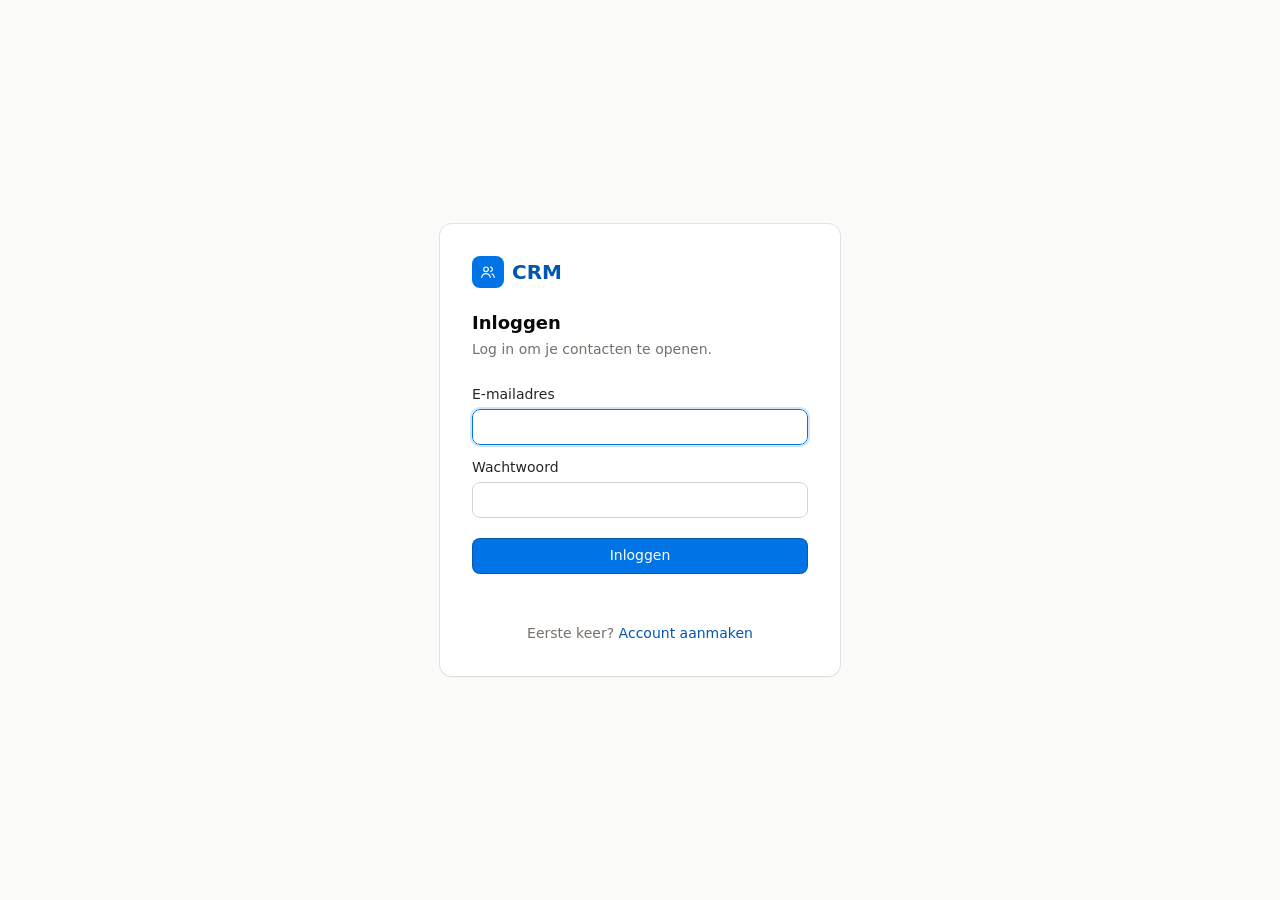
==== index.html @ 97099669 "Mailknop opent de Outlook-app op de pc (mailto) in plaats van Outlook op het web Co-Authored-By: Cla" ====
<!DOCTYPE html>
<html lang="nl" data-theme="light">
<head>
<meta charset="utf-8">
<meta name="viewport" content="width=device-width, initial-scale=1, viewport-fit=cover">
<meta name="theme-color" content="#ffffff">
<meta name="apple-mobile-web-app-capable" content="yes">
<meta name="mobile-web-app-capable" content="yes">
<meta name="apple-mobile-web-app-title" content="CRM">
<title>CRM</title>
<link rel="icon" href="icon.svg" type="image/svg+xml">
<link rel="apple-touch-icon" href="icon-180.png">
<link rel="manifest" href="manifest.webmanifest">
<!--
  CRM Ralph · contacten, partijen en een actielijst voor opvolging.
  Vormgeving: Moneybird UI-template (04_Resources/methods/huisstijl-moneybird.md).
  Data: Supabase met Row Level Security. Demo zonder database: voeg ?demo toe aan de URL.
-->
<style>
/* ============================================================
   1. TOKENS — allemaal uit de Moneybird-stylesheet (lichte thema)
   ============================================================ */
:root{
  /* neutrale schaal (stone) */
  --n0:#ffffff; --n50:#fafaf9; --n100:#f5f5f4; --n200:#e7e5e4; --n300:#d6d3d1;
  --n400:#a6a09b; --n500:#776f69; --n600:#44403b; --n700:#292524; --n800:#0c0a09;
  /* blauw (merk) */
  --b50:#f5fbff; --b100:#e5f5ff; --b200:#cce6ff; --b300:#a3d1ff; --b400:#2491ff;
  --b500:#0073e6; --b600:#0057ad; --b700:#003b75;
  /* groen, oker, rood, paars, magenta */
  --g100:#f0f9f9; --g200:#c1ebe1; --g300:#94dbce; --g400:#36a18d; --g500:#2b8272; --g600:#216358; --g700:#15423b;
  --y100:#fff6e5; --y200:#ffdf9e; --y300:#ffc34d; --y400:#c28100; --y500:#9e6900; --y600:#754e00; --y700:#523600;
  --r100:#ffebeb; --r200:#ffdbdb; --r300:#ffbdbd; --r400:#ff5757; --r500:#eb0000; --r600:#b30000; --r700:#7a0000;
  --p100:#f3f1f8; --p200:#e4e2ee; --p300:#cfcce0; --p400:#9189c8; --p500:#786ab9; --p600:#5a4ca2; --p700:#3e336c;
  --m500:#d50199;
  --moneybird-blue:#0073e6; --moneybird-darkblue:#081245; --moneybird-skyblue:#00bfff;

  /* rollen */
  --app-background:var(--n50);
  --container-background:var(--n0);
  --block-background:var(--n50);
  --primary-title:var(--n800);
  --primary-text:var(--n700);
  --secondary-text:var(--n500);
  --placeholder:var(--n500);
  --border:rgba(12,10,9,.1);
  --border-dark:rgba(12,10,9,.2);
  --input-border:var(--n300);
  --link:var(--b600); --link-hover:var(--b700);
  --hover-bg:var(--n100);
  --active-bg:var(--b100); --active-text:var(--b600); --active-border:var(--b500);
  --focus-outline:var(--b200);
  --hover-overlay-rgb:12,10,9;
  --shadow-color-rgb:12,10,9;
  --shadow-border:rgba(166,160,155,.25);
  --overlay-bg:rgba(68,64,59,.4);

  /* signalen */
  --success:var(--g500); --success-hover:var(--g600);
  --danger:var(--r500);  --danger-hover:var(--r600);
  --warning:var(--y500); --warning-hover:var(--y600);
  --warning-alert:var(--y400);
  --info:var(--n500);
  --action:var(--b500);
  --badge-bg:var(--b200); --badge-text:var(--b700);
  --table-subheader:var(--n50); --table-informative:var(--b100); --table-highlighted:var(--y100);
  --table-danger:var(--r100); --table-selected:var(--n100);
  --table-line:var(--n200); --table-total-line:var(--n300);

  /* maten */
  --topnav-height:64px; --sidenav-width:240px; --sidenav-collapsed:64px;
  --button-height:36px; --button-padding:12px; --input-height:28px;
  --radius-container:12px; --radius:8px; --radius-small:4px; --radius-segment:6px; --radius-pagination:10px;
  --container-max:1100px; --form-column:816px;

  /* schaduwen */
  --shadow-container:0 0 0 1px var(--shadow-border), 0 1px 2px 0 rgba(var(--shadow-color-rgb),.05);
  --shadow-button:0 2px 4px -2px rgba(var(--shadow-color-rgb),.03), 0 1px 1px 0 rgba(var(--shadow-color-rgb),.03);
  --shadow-nav-active:0 1px 3px 0 rgba(19,29,41,.1);
  --shadow-dropdown:0 0 0 1px var(--shadow-border), 0 6px 12px -2px rgba(var(--shadow-color-rgb),.13), 0 2px 4px 0 rgba(var(--shadow-color-rgb),.1);
  --shadow-sticky:0 0 0 1px var(--shadow-border), 0 4px 8px -2px rgba(var(--shadow-color-rgb),.1), 0 2px 4px 0 rgba(var(--shadow-color-rgb),.08);
  --shadow-usermenu:0 8px 32px 0 rgba(0,59,117,.5);
  --shadow-segment:0 1px 2px .5px rgba(0,0,0,.05), 0 1px 4px 0 rgba(0,0,0,.05), 0 0 0 1px rgba(0,0,0,.1);
  --shadow-avatar:inset 0 0 0 1px rgba(12,10,9,.1);

  /* typografie */
  --font:"InterVariable","Inter",system-ui,-apple-system,"Segoe UI",Roboto,sans-serif;
  --font-mono:ui-monospace,SFMono-Regular,Menlo,Consolas,monospace;
  --text-body:14px; --lh-body:21px;
  --text-detail:12px; --lh-detail:18px;
  --text-headline:16px; --lh-headline:20px;
  --text-title2:18px; --lh-title2:22.5px;
  --text-title1:28px; --lh-title1:35px;
  --ease:cubic-bezier(.4,0,.2,1);
}

/* ============================================================
   2. BASIS
   ============================================================ */
*,*::before,*::after{box-sizing:border-box}
html,body{margin:0;background:var(--app-background);color:var(--primary-text);
  font:400 var(--text-body)/var(--lh-body) var(--font);font-variant-numeric:tabular-nums lining-nums;
  -webkit-font-smoothing:antialiased}
a{color:var(--link);text-decoration:none}
a:hover{color:var(--link-hover)}
button{font:inherit;color:inherit}
h1,h2,h3,p,ul{margin:0}
ul{padding:0;list-style:none}
.sr-only{position:absolute;width:1px;height:1px;overflow:hidden;clip:rect(0 0 0 0);white-space:nowrap}
.icon{width:1em;height:1em;stroke:currentColor;fill:none;stroke-width:1.75;stroke-linecap:round;stroke-linejoin:round;flex-shrink:0;display:block}
.icon--16{font-size:16px}.icon--14{font-size:14px}.icon--12{font-size:12px}

/* ============================================================
   3. LAYOUT: bovenbalk 64 · zijbalk 240 · main
   ============================================================ */
body{display:grid;grid-template-columns:var(--sidenav-width) 1fr;grid-template-rows:var(--topnav-height) 1fr;min-height:100vh;transition:grid-template-columns .3s}
body.sidenav-collapsed{grid-template-columns:var(--sidenav-collapsed) 1fr}

.topnav{grid-column:1/3;position:sticky;top:0;z-index:5000;height:var(--topnav-height);
  background:var(--container-background);border-bottom:1px solid var(--border);padding:0 12px}
.topnav__items{height:100%;display:grid;grid-template-columns:auto 1fr auto;align-items:center;gap:8px}
.topnav__left,.topnav__center,.topnav__right{display:flex;align-items:center;gap:8px;height:36px}
.topnav__center{justify-content:center}
.topnav__branding{display:flex;align-items:center;height:32px;width:calc(var(--sidenav-width) - 12px);padding-right:12px;margin-right:4px;color:var(--b600);font-weight:700;font-size:20px;letter-spacing:-.01em;gap:8px}
body.sidenav-collapsed .topnav__branding{width:auto}
.topnav__branding-mark{width:32px;height:32px;border-radius:8px;background:var(--b500);color:#fff;display:grid;place-items:center;font-size:16px}
body.sidenav-collapsed .topnav__branding-text{display:none}
.topnav .btn__text{max-width:10rem} /* Moneybird: 8rem; iets ruimer omdat de fallback-font breder is dan Inter */

/* zoekveld 416 × 36 */
.topnav-search{position:relative;width:416px;max-width:100%;height:36px}
.topnav-search__input{width:100%;height:36px;padding:0 40px;border:0;border-radius:var(--radius);background:var(--n100);
  font:500 var(--text-body)/normal var(--font);color:var(--n800);outline:0}
.topnav-search__input::placeholder{color:var(--primary-text)}
.topnav-search__input:focus{outline:2px solid var(--focus-outline)}
.topnav-search__icon{position:absolute;left:16px;top:11px;font-size:14px;color:var(--primary-text);pointer-events:none}
.topnav-search__kbd{position:absolute;right:6px;top:6px;height:24px;min-width:32px;padding:0 6px;border-radius:var(--radius-small);
  background:var(--n0);color:var(--n500);font:400 12px/18px var(--font-mono);display:flex;align-items:center;justify-content:center}
.topnav__notification{position:relative}
.topnav__notification-dot{position:absolute;top:4px;right:4px;width:12px;height:12px;border-radius:50%;background:var(--r500);border:2px solid #fff}

/* zijbalk */
.sidenav{grid-row:2;position:sticky;top:var(--topnav-height);height:calc(100vh - var(--topnav-height));
  background:var(--container-background);border-right:1px solid var(--border);overflow-y:auto;overflow-x:hidden;
  display:flex;flex-direction:column;justify-content:space-between}
.sidenav__items{padding:12px}
.sidenav__item{list-style:none}
.sidenav__item-link{display:flex;align-items:center;height:32px;border-radius:var(--radius);margin-bottom:4px;
  color:var(--primary-text);font-weight:500;text-decoration:none;position:relative;cursor:pointer;user-select:none}
.sidenav__item-link:hover,.sidenav__item-link:focus-visible{background:var(--hover-bg);color:var(--n800);outline:0}
.sidenav__item-icon{width:40px;display:flex;justify-content:center;color:var(--n600);font-size:16px}
.sidenav__item-text{flex:1;white-space:nowrap;overflow:hidden;text-overflow:ellipsis}
.sidenav__item-toggle{width:32px;height:32px;border:0;border-radius:var(--radius);background:transparent;color:var(--n500);
  display:flex;align-items:center;justify-content:center;cursor:pointer;font-size:14px;flex-shrink:0}
.sidenav__item-toggle:hover,.sidenav__item-toggle:focus-visible{background:rgba(0,0,0,.15);outline:0}
.sidenav__item-toggle .icon{transition:transform .15s var(--ease)}
.sidenav__item-link:focus-within{background:var(--hover-bg);color:var(--n800)} /* grijs direct na klik op de chevron = focus, geen 'open'-staat */
.sidenav__item--open > .sidenav__item-link .sidenav__item-toggle .icon{transform:rotate(180deg)}
.sidenav__item-link--active,.sidenav__item-link--active:hover{background:var(--b500);color:#fff;box-shadow:var(--shadow-nav-active)}
.sidenav__item-link--active .sidenav__item-icon,.sidenav__item-link--active .sidenav__item-toggle{color:#fff}
.sidenav__subitems{display:none;position:relative;margin-bottom:8px}
.sidenav__subitems::before{content:"";position:absolute;left:18px;top:0;bottom:0;width:2px;border-radius:1px;background:var(--border)}
.sidenav__item--open > .sidenav__subitems{display:block}
.sidenav__subitem-link{display:flex;align-items:center;height:32px;margin:0 0 4px 32px;padding-left:8px;border-radius:var(--radius);
  color:var(--n600);font-weight:500;cursor:pointer;white-space:nowrap;overflow:hidden;text-overflow:ellipsis}
.sidenav__subitem-link:hover{background:var(--hover-bg);color:var(--n800)}
.sidenav__subitem-link--active,.sidenav__subitem-link--active:hover{background:var(--b500);color:#fff;box-shadow:var(--shadow-nav-active)}
.sidenav__footer{padding:12px}
/* ingeklapt: 64 px, alleen iconen, tekst als zwarte tooltip */
body.sidenav-collapsed .sidenav{overflow:visible}
body.sidenav-collapsed .sidenav__item-text{position:absolute;left:48px;top:50%;transform:translateY(-50%);
  background:#000;color:#fff;border-radius:12px;padding:8px;width:max-content;max-width:20rem;display:none;z-index:6000;font-weight:500}
body.sidenav-collapsed .sidenav__item-link:hover .sidenav__item-text{display:block}
body.sidenav-collapsed .sidenav__item-toggle,body.sidenav-collapsed .sidenav__subitems{display:none}
body.sidenav-collapsed .sidenav__footer .icon{transform:rotate(180deg)}

/* werkvlak */
.main{grid-row:2;padding-bottom:64px;min-width:0}
.container{max-width:var(--container-max);margin:0 auto;padding:0 16px}
.main-column{max-width:var(--form-column)} /* formulierkolom: links uitgelijnd in de gecentreerde container, rest blijft leeg */
.actionbar{height:72px;display:flex;align-items:center;justify-content:space-between;gap:8px}
.actionbar--section{height:68px}
.actionbar__title{font:600 var(--text-title2)/var(--lh-title2) var(--font);color:var(--primary-title);padding-left:16px}
.actionbar__actions{display:flex;align-items:center;gap:8px}
.view{display:none}.view--active{display:block}

/* ============================================================
   4. KNOPPEN
   ============================================================ */
.btn{--btn-bg:var(--container-background);--btn-text:var(--n800);--btn-border:var(--border);--btn-overlay:.15;
  position:relative;display:inline-flex;align-items:center;justify-content:center;gap:8px;
  height:var(--button-height);min-width:var(--button-height);max-width:100%;padding:0 var(--button-padding);
  border-radius:var(--radius);border:1px solid var(--btn-border);background:var(--btn-bg);color:var(--btn-text);
  box-shadow:var(--shadow-button);font:500 var(--text-body)/var(--lh-body) var(--font);
  cursor:pointer;user-select:none;text-decoration:none;white-space:nowrap;transition:transform .1s ease-in-out;outline-offset:1px}
.btn:hover,.btn:active{background:linear-gradient(rgba(var(--hover-overlay-rgb),var(--btn-overlay)),rgba(var(--hover-overlay-rgb),var(--btn-overlay))),var(--btn-bg);color:var(--btn-text)}
.btn:active{transform:scale(.98)}
.btn:focus-visible{outline:2px dashed var(--m500)}
.btn__text{padding-bottom:1px;overflow:hidden;text-overflow:ellipsis;white-space:nowrap}
.btn__icon-right{margin-left:-4px;font-size:14px;transition:transform .15s var(--ease)}
.btn[aria-expanded="true"] .btn__icon-right{transform:rotate(180deg)}
.btn--primary{--btn-bg:var(--b500);--btn-text:#fff;--btn-border:rgba(12,10,9,.25)}
.btn--success{--btn-bg:var(--success);--btn-text:#fff;--btn-border:rgba(12,10,9,.25)}
.btn--danger{--btn-bg:var(--danger);--btn-text:#fff;--btn-border:rgba(12,10,9,.25)}
.btn--warning{--btn-bg:var(--warning);--btn-text:#fff;--btn-border:rgba(12,10,9,.25)}
.btn--dark{--btn-bg:var(--n600);--btn-text:#fff;--btn-border:var(--n700)}
.btn--info{--btn-bg:var(--b100);--btn-text:var(--b600);--btn-border:var(--b500)}
.btn--light{--btn-bg:var(--n100);--btn-text:var(--primary-text);--btn-border:var(--n700)}
.btn--transparent{--btn-bg:transparent;--btn-text:#fff;--btn-border:rgba(255,255,255,.4);--btn-overlay:.1;box-shadow:none}
.btn--icon-only{width:var(--button-height);padding:0 8px}
.btn--icon-only:has(.btn__icon-right){width:auto;padding:0 var(--button-padding);gap:4px}
.btn:disabled,.btn--disabled{--btn-bg:var(--n100);--btn-text:var(--n500);--btn-border:var(--n300);cursor:default;pointer-events:none}
/* in tabellen en formulieren: knop zo hoog als een veld */
.table .btn,.form-input .btn,.compact .btn{--button-height:var(--input-height);--button-padding:8px}

/* ============================================================
   5. UITKLAPMENU'S
   ============================================================ */
.drpdwn{position:relative;display:inline-flex}
.drpdwn__menu{position:absolute;top:100%;left:0;margin-top:4px;min-width:192px;padding:4px;z-index:6000;
  background:var(--container-background);border-radius:var(--radius);box-shadow:var(--shadow-dropdown);
  display:flex;flex-direction:column;opacity:0;transform:scale(.96);transform-origin:top;pointer-events:none;
  transition:opacity 75ms var(--ease),transform 75ms var(--ease)}
.drpdwn__menu--right{left:auto;right:0;transform-origin:top right}
.drpdwn--open .drpdwn__menu{opacity:1;transform:none;pointer-events:auto}
.drpdwn__item{display:flex;align-items:center;gap:8px;padding:6px 8px;border-radius:var(--radius-small);
  color:var(--primary-text);white-space:nowrap;cursor:pointer;border:0;background:none;width:100%;text-align:left;font:inherit}
.drpdwn__item:hover,.drpdwn__item:focus-visible{background:var(--hover-bg);color:var(--primary-text);outline:0}
.drpdwn__item .icon{color:var(--n500);font-size:14px}
.drpdwn__item--danger{color:var(--r500)}.drpdwn__item--danger .icon{color:var(--r400)}
.drpdwn__divider{border:0;border-top:1px solid var(--border);margin:4px 0}
/* donkerblauw menu (gebruiker, administratie) */
.drpdwn__menu--blue{width:225px;padding:12px;border-radius:var(--radius-container);
  background:radial-gradient(100% 100% at 50% 0%,var(--b500) 0%,var(--b600) 100%);box-shadow:var(--shadow-usermenu)}
.drpdwn__menu--blue .drpdwn__item{height:36px;padding:8px;border-radius:var(--radius);color:#fff;font-weight:500}
.drpdwn__menu--blue .drpdwn__item .icon{color:rgba(255,255,255,.5);font-size:16px}
.drpdwn__menu--blue .drpdwn__item:hover{background:rgba(255,255,255,.1);color:#fff}
.drpdwn__menu--blue .drpdwn__divider{border-top-color:rgba(255,255,255,.1);margin:8px 0}
.drpdwn__suffix{margin-left:auto;color:rgba(255,255,255,.5);font-weight:400}

/* ============================================================
   6. CONTAINERS, MELDINGEN, KAARTEN, LIJSTEN
   ============================================================ */
.base-container{background:var(--container-background);border-radius:var(--radius-container);box-shadow:var(--shadow-container)}
.base-container--padding{padding:12px 16px}
.stack{display:flex;flex-direction:column;gap:8px;margin-bottom:16px}
.alert{display:flex;align-items:center;gap:12px;padding:12px 16px;background:var(--container-background);
  border-radius:var(--radius-container);box-shadow:var(--shadow-container);color:var(--primary-text);--alert-color:var(--info)}
.alert__icon{align-self:flex-start;margin-top:2px;font-size:16px;color:var(--alert-color)}
.alert__body{flex:1;font-weight:500}
.alert__chevron{font-size:14px;color:var(--n400)}
.alert--success{--alert-color:var(--success)} .alert--danger{--alert-color:var(--danger)}
.alert--warning{--alert-color:var(--warning-alert)} .alert--action{--alert-color:var(--action)}
a.alert:hover{color:var(--primary-text)}

.cards{display:grid;grid-template-columns:repeat(3,1fr);gap:16px}
.card{padding:8px 16px;display:flex;flex-direction:column}
.card__title{font:500 var(--text-body)/17.5px var(--font);padding:4px 0 12px}
.feed-item{border-top:1px solid var(--border);padding:4px 0}
.feed-item__link{display:grid;grid-template-columns:36px 1fr 17.5px;gap:0 12px;align-items:center;padding:8px;margin:0 -8px;border-radius:var(--radius);color:var(--primary-text)}
.feed-item__link:hover{background:var(--hover-bg);color:var(--primary-text)}
.feed-item__icon{width:36px;height:36px;border-radius:var(--radius);background:var(--b500);color:#fff;display:grid;place-items:center;font-size:16px}
.feed-item__icon--attention{background:var(--y500)}
.feed-item__icon--success{background:var(--g500)}
.feed-item__title{color:var(--primary-text)}
.feed-item__title small{color:var(--secondary-text);font-size:inherit}
.feed-item__detail{font:600 var(--text-headline)/var(--lh-headline) var(--font)}
.feed-item__chevron{font-size:14px;color:var(--n300)}

.feed-list{padding:0;overflow:hidden}
.feed-entry{display:grid;grid-template-columns:36px auto 1fr 88px;grid-template-rows:21px 24px;gap:4px 12px;
  align-items:center;padding:12px 16px;color:var(--primary-text)}
.feed-entry:nth-child(odd){background:var(--n50)}
.feed-entry:hover{color:var(--primary-text)}
.feed-entry__avatar{grid-row:1/3;width:36px;height:36px;border-radius:var(--radius);background:var(--n0);box-shadow:var(--shadow-avatar);
  display:grid;place-items:center;font:600 12px/18px var(--font);color:var(--n500);text-transform:uppercase}
.feed-entry__title{grid-column:2/4;font-weight:500;white-space:nowrap;overflow:hidden;text-overflow:ellipsis}
.feed-entry__state{grid-column:2}
.feed-entry__subtitle{grid-column:3;color:var(--secondary-text);display:flex;align-items:center;gap:4px;white-space:nowrap;overflow:hidden;text-overflow:ellipsis;min-width:0}
.feed-entry__subtitle span{overflow:hidden;text-overflow:ellipsis}
.feed-entry__amount{grid-column:4;grid-row:1;text-align:right;font-weight:500}
.feed-entry__date{grid-column:4;grid-row:2;text-align:right;color:var(--secondary-text)}

/* bedragnotatie: centen als kleine superscript */
.money{font-variant-numeric:tabular-nums;white-space:nowrap}
.money__cents{font-size:10px;line-height:15px;vertical-align:text-top}

/* ============================================================
   7. STATUSLABELS, BADGES
   ============================================================ */
.state-label{display:inline-flex;align-items:center;justify-content:center;gap:4px;height:24px;padding:0 8px;border-radius:var(--radius);
  background:var(--info);color:#fff;font:600 var(--text-detail)/var(--lh-detail) var(--font);white-space:nowrap}
.state-label--success{background:var(--success)} .state-label--warning{background:var(--warning)}
.state-label--danger{background:var(--danger)} .state-label--action{background:var(--action)}
.state-label--full-width{display:flex;height:28px;width:104px}
.badge{display:inline-flex;align-items:center;height:20px;padding:0 4px;border-radius:var(--radius);background:var(--badge-bg);color:var(--badge-text);font:600 var(--text-detail)/var(--lh-detail) var(--font)}
.kbd{display:inline-flex;align-items:center;height:24px;padding:0 6px;border-radius:var(--radius-small);background:var(--n0);box-shadow:var(--shadow-container);color:var(--n500);font:400 12px/18px var(--font-mono)}

/* ============================================================
   8. TABELLEN
   ============================================================ */
.table-container{background:var(--container-background);border-radius:var(--radius-container);box-shadow:var(--shadow-container);overflow:hidden}
.table{width:100%;table-layout:fixed;border-collapse:separate;border-spacing:0}
.table th,.table td{height:40px;padding:0 8px;white-space:nowrap;overflow:hidden;text-overflow:ellipsis;vertical-align:middle;text-align:left;color:var(--primary-text)}
.table th{font-weight:500;box-shadow:inset 0 -1px 0 0 var(--table-line)}
.table th:first-child,.table td:first-child{padding-left:16px}
.table th:last-child,.table td:last-child{padding-right:16px}
.table__cell--amount{text-align:right!important;text-overflow:initial}
.table__cell--checkbox{width:40px;padding:0 8px 0 16px}
.table__row--link{cursor:pointer}
.table__row--link:hover{background-image:linear-gradient(rgba(var(--hover-overlay-rgb),.05),rgba(var(--hover-overlay-rgb),.05))}
.table__row--selected td{background:var(--table-selected)}
.table__row--subheader td{background:var(--table-subheader);font-weight:500;box-shadow:inset 0 -1px 0 0 var(--table-line),0 -1px 0 0 var(--table-line)}
.table__row--total td{border-top:1px solid var(--table-total-line);font-weight:500}
.table a{color:var(--primary-text)}
.checkbox{display:inline-flex;align-items:center;gap:8px;padding-top:4px;cursor:pointer;font-weight:500}
.checkbox input{width:16px;height:16px;margin:0;accent-color:var(--b500);border:1px solid var(--n300)}

.pagination{display:flex;align-items:center;gap:2px;padding:2px;margin:12px auto 0;width:fit-content;max-width:100%;
  background:var(--container-background);border-radius:var(--radius-pagination);box-shadow:var(--shadow-container)}
.pagination>*{min-width:30px;height:30px;padding:0 8px;display:inline-flex;align-items:center;justify-content:center;border-radius:var(--radius);
  color:var(--primary-text);transition:background-color .15s cubic-bezier(.65,0,.35,1)}
.pagination>a:hover{background:var(--hover-bg);color:var(--primary-text)}
.pagination>.current{background:var(--active-bg);color:var(--active-text)}
.pagination>span{color:var(--placeholder);cursor:default}

/* tabs */
.tab-group{display:flex;align-items:flex-end;gap:2px}
.tab{display:inline-flex;align-items:center;height:36px;background:var(--n100);border:1px solid var(--border);border-radius:4px 4px 0 0;color:var(--secondary-text);font-weight:500;padding:0 16px;cursor:pointer}
.tab:hover{color:var(--link-hover)}
.tab--active{background:var(--n50);border-bottom-color:var(--n50);color:var(--primary-text)}

/* ============================================================
   9. FORMULIEREN
   ============================================================ */
.fieldset{border:0;padding:0;margin:0 0 24px;min-width:0}
.fieldset__header{display:flex;align-items:center;gap:8px;padding-bottom:12px;margin-bottom:16px;border-bottom:1px solid var(--border);font-weight:500}
.fieldset__header .icon{font-size:16px;color:var(--n600)}
.fieldset__sub{padding-left:32px}
.fieldset__subtitle{font-weight:500;margin:16px 0 8px}
.form-input{display:grid;grid-template-columns:162px 1fr;column-gap:8px;margin-bottom:4px;align-items:start}
.form-input__label{display:flex;align-items:center;gap:6px;height:var(--input-height);padding-bottom:1px;font-weight:500;color:var(--primary-text)}
.form-input__label .icon{font-size:14px;color:var(--b500)}
.form-input__field{display:flex;align-items:center;gap:8px;min-width:0}
.form-input__hint{color:var(--secondary-text);font-size:var(--text-detail);line-height:var(--lh-detail);margin-top:4px}
.text-field{position:relative;display:inline-flex;align-items:center}
.text-field__input,.select,.textarea{height:var(--input-height);padding:4px 8px 5px;border:1px solid var(--input-border);border-radius:var(--radius);
  background:var(--n0);color:var(--primary-text);font:400 var(--text-body)/normal var(--font);font-variant-numeric:tabular-nums;
  text-overflow:ellipsis;outline:0;appearance:none;width:186px;max-width:100%}
.text-field__input:focus,.select:focus,.textarea:focus{border-color:var(--b500);outline:2px solid var(--focus-outline);outline-offset:0}
.text-field__input::placeholder{color:var(--placeholder)}
.text-field__input:disabled{background:var(--n100);color:var(--n500)}
.text-field--warning .text-field__input{border-color:var(--y400)}
.text-field--warning .text-field__input:focus{outline-color:var(--y200)}
.text-field--success .text-field__input{border-color:var(--g500)}
.text-field--error .text-field__input{border-color:var(--r500)}
.text-field--error .text-field__input:focus{outline-color:var(--r200)}
.text-field--wide .text-field__input{width:235px}
.text-field--narrow .text-field__input{width:118px}
.text-field--full .text-field__input{width:100%}
.input-group{display:inline-flex;align-items:stretch}
.input-group__prefix{display:flex;align-items:center;gap:4px;height:var(--input-height);padding:0 8px 0 10px;border:1px solid var(--input-border);border-right:0;border-radius:var(--radius) 0 0 var(--radius);background:var(--n0);color:var(--primary-text);cursor:pointer}
.input-group__prefix .icon{font-size:12px;color:var(--n500)}
.input-group .text-field__input{border-radius:0 var(--radius) var(--radius) 0}
.select{width:240px;padding-right:28px;background-image:url("data:image/svg+xml,%3Csvg xmlns='http://www.w3.org/2000/svg' viewBox='0 0 24 24' fill='none' stroke='%23776f69' stroke-width='2' stroke-linecap='round' stroke-linejoin='round'%3E%3Cpath d='M6 9l6 6 6-6'/%3E%3C/svg%3E");background-repeat:no-repeat;background-position:right 8px center;background-size:14px}
.textarea{height:auto;min-height:84px;resize:none;width:100%;line-height:var(--lh-body)}
.radio-group--segmented{display:inline-flex;height:28px;padding:2px;border-radius:var(--radius);background:var(--n100);gap:0}
.radio-group__item{display:flex}
.radio-group__item input{position:absolute;opacity:0;width:0;height:0}
.radio-group__label{display:flex;align-items:center;height:24px;padding:2px 8px;border-radius:var(--radius-segment);font:600 var(--text-detail)/var(--lh-detail) var(--font);color:var(--n500);cursor:pointer}
.radio-group__item input:checked + .radio-group__label{background:var(--n0);color:var(--primary-text);box-shadow:var(--shadow-segment)}
.switch{position:relative;display:inline-block;width:36px;height:20px;border-radius:10px;background:var(--n300);cursor:pointer;transition:background .15s}
.switch::after{content:"";position:absolute;top:2px;left:2px;width:16px;height:16px;border-radius:50%;background:#fff;transition:transform .15s}
.switch[aria-checked="true"]{background:var(--b500)}
.switch[aria-checked="true"]::after{transform:translateX(16px)}
.actionbar-bottom{position:sticky;bottom:16px;margin-top:16px;height:72px;display:flex;align-items:center;justify-content:center;gap:8px;padding:0 16px;
  background:var(--container-background);border-radius:var(--radius-container);box-shadow:var(--shadow-sticky);z-index:100}

/* ============================================================
   10. DIALOOG
   ============================================================ */
.overlay{position:fixed;inset:0;z-index:7000;background:var(--overlay-bg);display:none}
.popup{position:fixed;inset:0;z-index:8000;display:none;align-items:center;justify-content:center;pointer-events:none}
.popup--open,.overlay--open{display:flex}
.popup__container{pointer-events:all;width:768px;max-width:100%;max-height:100%;margin:16px;display:flex;flex-direction:column;
  background:var(--container-background);border-radius:var(--radius-container);box-shadow:var(--shadow-dropdown)}
.popup--small .popup__container{width:400px}
.popup__header{display:flex;align-items:center;justify-content:space-between;gap:8px;padding:16px;border-bottom:1px solid var(--border)}
.popup__title{font:600 var(--text-title2)/var(--lh-title2) var(--font);color:var(--primary-title)}
.popup__body{padding:16px;overflow-y:auto}
.popup--small .popup__body{padding:32px}
.popup__footer{display:flex;justify-content:center;gap:8px;padding:16px 16px 32px}
.popup .text-field__input,.popup .select{height:36px}
.popup .form-input__label{height:36px}


/* ============================================================
   CRM — aanvullingen op het Moneybird-template
   ============================================================ */
.icon--20{font-size:20px}
.muted{color:var(--secondary-text)}
.nowrap{white-space:nowrap}
.mt16{margin-top:16px}.mb16{margin-bottom:16px}
.hidden{display:none!important}

/* lege staat */
.empty{padding:32px 16px;text-align:center;color:var(--secondary-text)}
.empty__title{color:var(--primary-text);font-weight:500;margin-bottom:4px}
.empty .btn{margin-top:12px}

/* filterbalk boven een tabel */
.filterbar{display:flex;flex-wrap:wrap;align-items:center;gap:8px;margin-bottom:12px}
.filterbar .select{width:200px}
.filterbar__count{margin-left:auto;color:var(--secondary-text)}
.filter-search{width:240px}
.filter-search .text-field__input{width:100%;padding-left:28px}
.filter-search .icon{position:absolute;left:9px;font-size:13px;color:var(--n500);pointer-events:none}

/* naam met avatar in tabellen */
.person{display:flex;align-items:center;gap:12px;min-width:0}
.person__avatar{width:28px;height:28px;flex-shrink:0;border-radius:var(--radius);background:var(--n0);box-shadow:var(--shadow-avatar);
  display:grid;place-items:center;font:600 11px/1 var(--font);color:var(--n500);text-transform:uppercase}
.person__avatar--party{color:var(--n600)}
.person__text{min-width:0;overflow:hidden;text-overflow:ellipsis}
.person__name{font-weight:500}
.person__sub{color:var(--secondary-text)}

/* opvolgstatus: kleine labels in tabellen */
.due{display:inline-flex;align-items:center;height:24px;padding:0 9px;border-radius:999px;font:600 var(--text-detail)/var(--lh-detail) var(--font);white-space:nowrap;color:var(--n600);background:var(--n100)}
.due--late{background:var(--r100);color:var(--r600)}
.due--soon{background:var(--y100);color:var(--y600)}
.due--month{background:var(--b100);color:var(--b600)}
.due--later,.due--none{background:var(--n100);color:var(--n600)}
.recurring-mark{display:inline-flex;align-items:center;gap:4px;color:var(--g600);font-weight:500;font-size:12px}
.recurring-mark .icon{font-size:12px}

/* tabelkolommen */
.table col.c-act{width:256px}
.table col.c-date{width:140px}
.table col.c-due{width:150px}
.table col.c-type{width:170px}
.table col.c-num{width:96px}
.table col.c-rec{width:120px}
.table .cell-actions{text-align:right;overflow:visible}
.table .cell-actions .drpdwn{vertical-align:middle}
.table .cell-actions > *{margin-left:4px}
.table__row--subheader td .badge{margin-left:6px;vertical-align:1px}


/* kaartregels: tegel · label · getal · chevron (template had 3 kolommen) */
.feed-item__link{grid-template-columns:36px minmax(0,1fr) auto 17.5px}
.feed-item__title{min-width:0;overflow:hidden;text-overflow:ellipsis;display:-webkit-box;-webkit-line-clamp:2;-webkit-box-orient:vertical}
.feed-entry.feed-entry--compact{grid-template-columns:36px minmax(0,1fr) auto}
.row-actions{display:flex;justify-content:flex-end;align-items:center;gap:4px}
.row-actions .btn,.row-actions .drpdwn{flex-shrink:0}
.table td.cell-actions{overflow:visible}
.radio-group--segmented{max-width:100%;overflow-x:auto;scrollbar-width:none}
.radio-group__label{white-space:nowrap}
.topnav__user .icon--14{display:none}

/* kaarten op het overzicht */
.cards--overview .card{min-height:181px}
.feed-item__icon--danger{background:var(--r500)}
.feed-item__icon--neutral{background:var(--n600)}
.feed-entry__avatar .icon{font-size:16px;color:var(--n500)}
.feed-entry--compact{grid-template-columns:36px 1fr auto;grid-template-rows:21px 21px}
.feed-entry--compact .feed-entry__title{grid-column:2}
.feed-entry--compact .feed-entry__subtitle{grid-column:2;grid-row:2}
.feed-entry--compact .feed-entry__side{grid-column:3;grid-row:1/3;display:flex;align-items:center;gap:8px}
.feed-entry--link{cursor:pointer}
.feed-entry--link:hover{background-image:linear-gradient(rgba(var(--hover-overlay-rgb),.05),rgba(var(--hover-overlay-rgb),.05))}
.feed-entry__notes{grid-column:2/4;color:var(--secondary-text);white-space:pre-wrap;overflow-wrap:anywhere}
.feed-entry--note{grid-template-rows:21px auto;}

/* detailpagina: formulier links, kolom rechts */
.detail{display:grid;grid-template-columns:minmax(0,1fr) 340px;gap:16px;align-items:start}
.detail__side .base-container + .base-container{margin-top:16px}
.side-block{padding:12px 16px}
.side-block__title{font-weight:500;padding-bottom:12px;border-bottom:1px solid var(--border);margin-bottom:12px;display:flex;align-items:center;justify-content:space-between;gap:8px}
.kv{display:grid;grid-template-columns:auto 1fr;gap:4px 12px}
.kv dt{color:var(--secondary-text)}
.kv dd{margin:0;text-align:right;font-weight:500}
.detail .text-field--full{width:100%}
.detail .text-field--full .text-field__input{width:100%}
.form-input--top .form-input__label{align-self:start}
.detail .textarea{min-height:84px}
.text-field__input[type=date]{width:150px}
.text-field__input[type=email],.text-field__input[type=url],.text-field__input[type=tel]{width:100%}
.form-actions-inline{display:flex;gap:8px;justify-content:flex-end;margin-top:16px}

/* dialoog: datum + soort */
.popup .segmented-wrap{display:flex;align-items:center;min-height:36px}

/* instellingen: lijst partijtypes */
.type-row{display:flex;align-items:center;gap:8px;margin-bottom:4px}
.type-row .text-field__input{width:240px}
.type-row__count{color:var(--secondary-text);min-width:90px}

/* melding rechtsonder */
.toast{position:fixed;left:50%;bottom:24px;transform:translateX(-50%) translateY(8px);z-index:9000;opacity:0;pointer-events:none;
  transition:opacity .15s var(--ease),transform .15s var(--ease);box-shadow:var(--shadow-dropdown);max-width:calc(100vw - 32px)}
.toast--open{opacity:1;transform:translateX(-50%)}

/* inlog- en configuratiescherm */
body.auth-mode{display:block}
body.auth-mode .topnav,body.auth-mode .sidenav,body.auth-mode .main,body.auth-mode .tabbar{display:none}
.auth{min-height:100vh;display:none;align-items:center;justify-content:center;padding:16px}
body.auth-mode .auth{display:flex}
.auth__box{width:400px;max-width:100%;padding:32px}
.auth__brand{display:flex;align-items:center;gap:8px;color:var(--b600);font-weight:700;font-size:20px;margin-bottom:24px}
.auth__title{font:600 var(--text-title2)/var(--lh-title2) var(--font);color:var(--primary-title);margin-bottom:4px}
.auth__lead{color:var(--secondary-text);margin-bottom:24px}
.auth__field{display:flex;flex-direction:column;gap:4px;margin-bottom:12px}
.auth__field label{font-weight:500}
.auth__field .text-field__input{width:100%;height:36px}
.auth__actions{display:flex;flex-direction:column;gap:8px;margin-top:20px}
.auth__error{color:var(--r600);margin-top:12px;min-height:21px}
.auth__switch{margin-top:16px;color:var(--secondary-text);text-align:center}
.auth__switch a{cursor:pointer}

/* topnav: toevoegknop en gebruiker */
.topnav__user .btn__text{max-width:14rem}

/* zijbalk: scheiding tussen relaties, pipeline en instellingen */
.sidenav__divider{height:1px;background:var(--border);margin:8px 4px 12px}
.sidenav__subitem-link .badge{margin-left:auto}
.sidenav__subitem-link--active .badge{background:#fff;color:var(--b600)}
.sidenav__item-link--active .badge{background:#fff;color:var(--b600)}

/* focus-chips en markt-tags */
.chips{display:flex;flex-wrap:wrap;gap:4px}
.chip{display:inline-flex;align-items:center;gap:4px;height:28px;padding:0 10px;border-radius:var(--radius);border:1px solid var(--input-border);background:var(--n0);
  color:var(--primary-text);font:500 var(--text-body)/1 var(--font);cursor:pointer}
.chip:hover{background:var(--hover-bg)}
.chip--on,.chip--on:hover{background:var(--active-bg);border-color:var(--active-border);color:var(--active-text)}
.tags{display:flex;flex-wrap:wrap;align-items:center;gap:4px;min-height:28px}
.tag{display:inline-flex;align-items:center;gap:2px;height:24px;padding:0 4px 0 8px;border-radius:var(--radius);background:var(--n100);color:var(--primary-text);font:500 12px/18px var(--font);white-space:nowrap}
.tag--small{height:20px;padding:0 6px;margin-right:4px;font-weight:500;color:var(--n600)}
.tag__x{border:0;background:none;color:var(--n500);cursor:pointer;width:18px;height:18px;border-radius:4px;font-size:14px;line-height:1;padding:0}
.tag__x:hover{background:var(--n200);color:var(--n800)}
.tags__add{display:inline-flex;align-items:center;gap:4px}
.tags__add .text-field__input{width:160px}

/* statuslabel pipelinefase */
.stage-label{display:inline-flex;align-items:center;height:20px;padding:0 6px;margin-left:8px;border-radius:var(--radius);font:600 11px/1 var(--font);white-space:nowrap;background:var(--b100);color:var(--b600);flex-shrink:0}
.stage-label--te_benaderen{background:var(--n100);color:var(--n600)}
.stage-label--voorstel{background:var(--y100);color:var(--y600)}
.stage-label--gewonnen{background:var(--g100);color:var(--g600)}
.stage-label--afgevallen{background:var(--r100);color:var(--r600)}
.actionbar__actions .stage-label{height:28px;padding:0 10px;font-size:12px;margin-right:4px}
.table col.c-focus{width:150px}
.table col.c-party{width:27%}
.tab-group{overflow-x:auto;scrollbar-width:none;max-width:100%}
.tab{white-space:nowrap;flex-shrink:0}

/* pipelinebord */
.container--wide{max-width:1440px}
.pboard{display:grid;grid-auto-flow:column;grid-auto-columns:minmax(220px,1fr);gap:12px;overflow-x:auto;padding-bottom:8px;align-items:start}
.pcol{background:var(--n100);border-radius:var(--radius-container);padding:8px;min-height:160px;transition:background .1s}
.pcol--over{background:var(--b100);box-shadow:inset 0 0 0 2px var(--b300)}
.pcol__head{display:flex;align-items:center;justify-content:space-between;padding:4px 8px 10px;font-weight:500;color:var(--primary-title)}
.pcol__body{display:flex;flex-direction:column;gap:8px;min-height:40px}
.pcard{background:var(--container-background);border-radius:var(--radius);box-shadow:var(--shadow-container);padding:10px 12px;cursor:pointer;display:flex;flex-direction:column;gap:4px;outline:0}
.pcard:hover{box-shadow:var(--shadow-dropdown)}
.pcard:focus-visible{outline:2px solid var(--focus-outline)}
.pcard--dragging{opacity:.5}
.pcard__top{display:flex;align-items:flex-start;justify-content:space-between;gap:8px}
.pcard__name{font-weight:600;color:var(--primary-title);line-height:20px;padding-top:4px;overflow-wrap:anywhere}
.pcard__menu{flex-shrink:0;color:var(--n500)}
.pcard__meta,.pcard__people{color:var(--secondary-text);font-size:13px;line-height:18px}
.pcard__people{display:flex;gap:6px;align-items:center}
.pcard__people span{overflow:hidden;text-overflow:ellipsis;white-space:nowrap}
.pcard__tags{display:flex;flex-wrap:wrap;gap:4px}
.pcard__tags .tag--small{margin:0}
.pcard__next{display:flex;align-items:center;gap:6px;margin-top:4px;padding-top:6px;border-top:1px solid var(--border);font-size:13px;line-height:18px;color:var(--primary-text)}
.pcard__next--late{color:var(--r600)}
.pcard__next--soon{color:var(--y600)}
.pcol__add{display:flex;align-items:center;gap:6px;height:32px;padding:0 8px;border:0;border-radius:var(--radius);background:none;color:var(--secondary-text);font:500 var(--text-body)/1 var(--font);cursor:pointer}
.pcol__add:hover{background:var(--n200);color:var(--primary-text)}


/* ============================================================
   VERFIJNING (ontwerpvoorstel "Moneybird verfijnd")
   ============================================================ */
/* kleur per partijtype */
.tone-b{--tb:var(--b100);--tf:var(--b600);--td:var(--b500)}
.tone-p{--tb:var(--p100);--tf:var(--p600);--td:var(--p500)}
.tone-g{--tb:var(--g100);--tf:var(--g600);--td:var(--g500)}
.tone-y{--tb:var(--y100);--tf:var(--y600);--td:var(--y400)}
.tone-m{--tb:#fde8f6;--tf:#a3017a;--td:var(--m500)}
.tone-n{--tb:var(--n100);--tf:var(--n600);--td:var(--n400)}
.avatar{display:grid;place-items:center;flex-shrink:0;width:36px;height:36px;border-radius:10px;background:var(--tb,var(--n100));color:var(--tf,var(--n600));font:600 13px/1 var(--font);text-transform:uppercase}
.person__avatar.avatar{width:28px;height:28px;border-radius:8px;box-shadow:none;font-size:11px}
.avatar--lg{width:56px;height:56px;border-radius:14px;font-size:20px;font-weight:700}
.feed-entry__avatar[class*=tone-]{background:var(--tb);color:var(--tf);box-shadow:none;font-weight:600}
.table col.c-status{width:124px}
.type-cell{max-width:100%;overflow:hidden;text-overflow:ellipsis;white-space:nowrap}
.table td .stage-label{margin-left:0}
.type-cell{display:inline-flex;align-items:center;gap:8px}
.only-m-inline{display:none}
.tdot{display:inline-block;width:8px;height:8px;border-radius:50%;background:var(--td);flex-shrink:0}
.type-chip{display:inline-flex;align-items:center;gap:6px;height:26px;padding:0 10px;border-radius:7px;background:var(--tb);color:var(--tf);font:500 12px/1 var(--font);white-space:nowrap}

/* actielijst: begroeting, tegels en regels */
.hello{display:flex;flex-wrap:wrap;align-items:flex-end;gap:12px 24px;padding:24px 0 20px}
.hello__text{flex:1 1 300px;min-width:0}
.hello__title{margin:0;font:700 24px/30px var(--font);letter-spacing:-.01em;color:var(--primary-title)}
.hello__lead{margin:4px 0 0;color:var(--secondary-text)}
.tiles{display:grid;grid-template-columns:repeat(4,minmax(0,1fr));gap:12px;margin-bottom:16px}
.tile{display:flex;flex-direction:column;gap:4px;padding:16px 18px;border-radius:var(--radius-container);background:var(--container-background);box-shadow:var(--shadow-container);color:var(--primary-text);text-decoration:none;transition:box-shadow .1s}
.tile:hover{color:var(--primary-text);box-shadow:var(--shadow-dropdown)}
.tile--on,.tile--on:hover{box-shadow:0 0 0 2px var(--b500),var(--shadow-container)}
.tile__label{display:flex;align-items:center;gap:8px;font-weight:500;color:var(--n600)}
.tile__dot{width:8px;height:8px;border-radius:50%;background:var(--n400)}
.tile__dot--late{background:var(--r500)}.tile__dot--week{background:var(--y400)}.tile__dot--month{background:var(--b500)}
.tile__count{font:700 28px/34px var(--font);color:var(--primary-title)}
.tile__sub{font-size:12px;line-height:18px;color:var(--secondary-text)}
.alist{overflow:hidden;margin-bottom:16px}
.alist__head{display:flex;align-items:center;gap:10px;padding:14px 20px}
.alist__title{margin:0;font:600 15px/20px var(--font);color:var(--primary-title)}
.arow{display:grid;grid-template-columns:36px minmax(0,1fr) 190px 150px auto;align-items:center;gap:16px;padding:12px 20px;border-top:1px solid var(--table-line);cursor:pointer}
.arow:hover{background:var(--n50)}
.arow__name{display:flex;flex-wrap:wrap;align-items:center;gap:2px 10px}
.arow__name a{font-weight:600;color:var(--primary-title);text-decoration:none}
.arow__name a:hover{color:var(--link)}
.arow__sub{display:flex;align-items:center;gap:6px;min-width:0;font-size:13px;line-height:19px;color:var(--secondary-text)}
.arow__sub span{white-space:nowrap}
.arow__party{color:var(--n600);overflow:hidden;text-overflow:ellipsis}
.arow__last{font-size:13px;color:var(--secondary-text)}
.arow__actions .btn{--button-height:32px}

/* pipeline */
.sdot{display:inline-block;width:8px;height:8px;border-radius:50%;background:var(--n400);flex-shrink:0}
.sdot--benaderd{background:var(--b500)}.sdot--in_gesprek{background:var(--y400)}.sdot--voorstel{background:var(--p500)}.sdot--gewonnen{background:var(--g500)}.sdot--afgevallen{background:var(--r500)}
.pcol{padding:12px;min-height:240px}
.pcol__title{display:flex;align-items:center;gap:8px;font-size:13px;font-weight:600}
.pcol__count{font-size:12px;font-weight:500;color:var(--secondary-text)}
.pcol__head{padding:2px 4px 10px}
.pcard{border-radius:10px;padding:12px 14px;gap:8px}
.pcard:hover{box-shadow:0 0 0 1px var(--b400),0 4px 10px -2px rgba(12,10,9,.08)}
.pcard__name{padding-top:5px}
.pcard__meta{display:flex;align-items:center;gap:6px;font-size:12px}
.tag--focus{background:var(--b100);color:var(--b600)}
.pcard__next{margin-top:2px;padding-top:8px;font-size:12px}
.pcol__add{justify-content:center;border:1px dashed var(--n300);height:34px;border-radius:10px}

/* partijpagina */
.crumb{display:inline-flex;align-items:center;gap:4px;margin:20px 0 12px;font-size:13px;text-decoration:none}
.phead{display:flex;flex-wrap:wrap;align-items:flex-start;gap:16px 24px;padding:22px 24px;margin-bottom:16px}
.phead__main{flex:1 1 360px;min-width:0;display:flex;flex-direction:column;gap:6px}
.phead__title{display:flex;flex-wrap:wrap;align-items:center;gap:8px 10px}
.phead__title h1{margin:0;font:700 24px/30px var(--font);letter-spacing:-.01em;color:var(--primary-title)}
.phead__title .stage-label{margin-left:0;height:26px;padding:0 10px;font-size:12px}
.phead__meta{display:flex;flex-wrap:wrap;gap:4px 16px;font-size:13px;color:var(--secondary-text)}
.phead__row{display:flex;flex-wrap:wrap;align-items:center;gap:6px}
.phead__row:first-of-type{margin-top:8px}
.phead__lbl{width:64px;font-size:12px;font-weight:500;color:var(--secondary-text)}
.phead__actions{display:flex;flex-wrap:wrap;gap:8px}
.fchip{display:inline-flex;align-items:center;height:24px;padding:0 9px;border-radius:7px;background:var(--n100);color:var(--n500);font:500 12px/1 var(--font)}
.fchip--on{background:var(--b500);color:#fff}
.phead .tag{padding:0 8px}
.psteps{display:grid;grid-template-columns:repeat(5,minmax(0,1fr));gap:4px}
.psteps__bar{height:6px;border-radius:3px;background:var(--n200)}
.psteps__bar--on{background:var(--b500)}
.psteps--lost .psteps__bar{background:var(--r200)}
.psteps__labels{display:flex;justify-content:space-between;gap:8px;margin-top:6px;font-size:12px;color:var(--secondary-text)}
.psteps__labels strong{color:var(--b600);font-weight:600}
.psteps--lost + .psteps__labels strong{color:var(--r600)}
.tline{list-style:none;margin:0;padding:0}
.tline__item{display:grid;grid-template-columns:28px minmax(0,1fr);gap:10px;padding-bottom:14px;position:relative}
.tline__item:not(:last-child)::before{content:"";position:absolute;left:13.5px;top:30px;bottom:2px;width:1px;background:var(--n200)}
.tline__icon{width:28px;height:28px;border-radius:50%;background:var(--b100);color:var(--b600);display:grid;place-items:center}
.tline__head{display:flex;flex-wrap:wrap;align-items:center;gap:2px 8px;min-height:28px}
.tline__title{font-weight:600;color:var(--primary-title)}
.tline__date{font-size:12px;color:var(--secondary-text)}
.tline__edit{margin-left:auto;color:var(--n500)}
.tline__notes{margin:0;color:var(--n600);white-space:pre-wrap;overflow-wrap:anywhere}

@media (max-width:1100px){
  .arow{grid-template-columns:36px minmax(0,1fr) 150px auto}
  .arow__last{display:none}
}
@media (max-width:768px){
  .only-m-inline{display:inline-flex}
  .hello{padding:16px 0 14px}
  .hello__title{font-size:20px;line-height:26px}
  .hello__actions{display:none}
  .tiles{display:flex;gap:8px;overflow-x:auto;scrollbar-width:none;margin:0 -16px 12px;padding:2px 16px}
  .tile{flex:0 0 auto;flex-direction:row;align-items:center;gap:8px;padding:0 12px;height:34px;border-radius:999px}
  .tile__sub,.tile__label .tile__dot{display:none}
  .tile__label{order:2;font-size:13px}
  .tile__count{font-size:14px;line-height:1}
  .alist{background:none;box-shadow:none;overflow:visible}
  .alist__head{padding:4px 4px 8px}
  .arow{grid-template-columns:40px minmax(0,1fr) auto;gap:10px 12px;padding:14px;margin-bottom:10px;border:0;border-radius:14px;background:var(--container-background);box-shadow:var(--shadow-container)}
  .arow .avatar{width:40px;height:40px;border-radius:11px}
  .arow__due{grid-column:3;grid-row:1}
  .arow__sub .arow__role{display:none}
  .arow__actions > .btn:hover{background:var(--g200)}
  .arow__actions{grid-column:1/4;justify-content:stretch}
  .arow__actions > .btn{flex:1;--button-height:44px;justify-content:center;background:var(--g100);color:var(--g600);box-shadow:none}
  .arow__actions .drpdwn > .btn{--button-height:44px}
  .arow__actions .btn__text{display:inline}
  .phead{padding:16px}
  .phead__title h1{font-size:20px;line-height:26px}
  .crumb{margin:12px 0 10px}
}

/* mobiele onderbalk */
.tabbar{display:none}
.only-m{display:none}

@media (max-width:1100px){
  .detail{grid-template-columns:1fr}
}
@media (max-width:768px){
  .main{padding-bottom:96px}
  /* tabellen worden op de telefoon regels: naam + status, acties eronder */
  .table--stack colgroup,.table--stack thead{display:none}
  .table--stack,.table--stack tbody{display:block}
  .table--stack tr{display:grid;grid-template-columns:minmax(0,1fr) auto;align-items:center;gap:6px 8px;padding:10px 16px}
  .table--stack tr.table__row--subheader{display:block;padding:0}
  .table--stack tr.table__row--subheader td{display:block;height:36px;line-height:36px;padding:0 16px!important}
  .table--stack td{height:auto;padding:0!important;min-width:0}
  .table--stack td.cell-actions{grid-column:1/3}
  .table--stack td.cell-actions .btn__text{display:inline}
  .table--stack td.cell-actions .btn{width:auto;padding:0 12px;--button-height:32px}
  .table--stack td.cell-actions .btn__icon-right{display:block}
  .table--stack tbody tr + tr:not(.table__row--subheader){border-top:1px solid var(--table-line)}
  .detail__side{order:-1}
  .topnav__user .btn__text{display:none}
  .topnav__user .icon--14{display:block}

  .hide-m{display:none!important}
  .only-m{display:flex}
  .tabbar{display:grid;grid-template-columns:repeat(5,1fr);position:fixed;left:0;right:0;bottom:0;z-index:5000;
    background:var(--container-background);border-top:1px solid var(--border);padding:6px 6px calc(6px + env(safe-area-inset-bottom))}
  .tabbar__item{display:flex;flex-direction:column;align-items:center;gap:2px;padding:6px 0;border-radius:var(--radius);
    color:var(--n600);font:500 11px/14px var(--font);cursor:pointer;position:relative}
  .tabbar__item .icon{font-size:20px}
  .tabbar__item--active{background:var(--b500);color:#fff}
  .tabbar__count{position:absolute;top:2px;left:calc(50% + 6px);min-width:18px;height:18px;padding:0 4px;border-radius:9px;background:var(--r500);color:#fff;font:600 11px/18px var(--font);text-align:center}
  .tabbar__item--active .tabbar__count{background:#fff;color:var(--b600)}
  .actionbar__title{padding-left:0}
  .actionbar{padding:16px 0 12px}
  .filterbar .select,.filter-search{width:100%}
  .filterbar__count{margin-left:0}
  .actionbar-bottom{bottom:84px}
  .form-input__label{height:auto;padding-top:4px}
  .text-field__input,.select{height:36px;font-size:16px} /* 16px voorkomt inzoomen op iOS */
  .detail .text-field__input:not([type=date]),.detail .select{width:100%}
  .text-field{width:100%}
  .type-row .text-field__input{width:100%}
  .type-row .text-field{flex:1}
  .table col.c-party{width:60%}
  .pboard{grid-auto-columns:82%;scroll-snap-type:x mandatory}
  .pcol{scroll-snap-align:start}
  .tags__add .text-field__input{width:140px}
  .detail .tags__add .text-field__input{width:140px}
  .toast{bottom:96px}
  .topnav__branding-text{display:inline}
  .topnav__branding{width:auto}
}
@media print{.tabbar,.toast{display:none!important}}

/* ============================================================
   12. RESPONSIVE (Moneybird breekt bij 1100, 960, 768, 480) — achteraan, anders winnen de gewone regels
   ============================================================ */
@media (max-width:1100px){.cards{grid-template-columns:repeat(2,1fr)}.topnav-search{width:260px}}
@media (max-width:960px){.topnav__branding{width:auto}.topnav__branding-text{display:none}}
@media (max-width:768px){
  body{grid-template-columns:1fr;grid-template-rows:var(--topnav-height) 1fr}
  .sidenav{display:none}
  .topnav-search{display:none}
  .topnav__items{grid-template-columns:auto 0 auto}
  .topnav__left .btn__text,.topnav__right .btn__text{display:none}
  .topnav__left .btn,.topnav__right .btn{padding:0 8px;gap:4px}
  .swatches{grid-template-columns:repeat(auto-fill,minmax(56px,1fr))}
  .cards{grid-template-columns:1fr}
  .form-input{grid-template-columns:1fr}
  .feed-entry{grid-template-columns:36px auto 1fr 88px}
  .actionbar{height:auto;flex-wrap:wrap;padding:12px 0}
  .actionbar__actions{flex-wrap:wrap}
  .drpdwn__menu{max-width:calc(100vw - 32px)}
  .popup__container{margin:8px}
}

/* ============================================================
   13. AFDRUKKEN
   ============================================================ */
@media print{
  body{display:block;background:#fff}
  .topnav,.sidenav,.actionbar__actions,.actionbar-bottom,.drpdwn__menu,.overlay,.popup,.pagination{display:none!important}
  .main{padding:0}
  .base-container,.table-container,.alert,.card{box-shadow:none;border:1px solid var(--n300);break-inside:avoid}
  .view{display:none}.view--active{display:block}
  .text-field__input,.select{border:0;padding-left:0}
}

</style>
</head>
<body>
<svg width="0" height="0" style="position:absolute" aria-hidden="true">
  <defs>
    <symbol id="i-home" viewBox="0 0 24 24"><path d="M3 11l9-8 9 8v9a1 1 0 0 1-1 1h-5v-6h-6v6H4a1 1 0 0 1-1-1z"/></symbol>
    <symbol id="i-file" viewBox="0 0 24 24"><path d="M14 3H7a1 1 0 0 0-1 1v16a1 1 0 0 0 1 1h10a1 1 0 0 0 1-1V8z"/><path d="M14 3v5h5M9 13h6M9 17h6"/></symbol>
    <symbol id="i-inbox" viewBox="0 0 24 24"><path d="M3 13l2.5-8h13L21 13v6a1 1 0 0 1-1 1H4a1 1 0 0 1-1-1z"/><path d="M3 13h5l1.5 3h5L16 13h5"/></symbol>
    <symbol id="i-quote" viewBox="0 0 24 24"><path d="M4 7h16M4 12h10M4 17h7"/><path d="M17 15l2 2 3-4"/></symbol>
    <symbol id="i-bank" viewBox="0 0 24 24"><path d="M3 9l9-5 9 5H3zM5 9v8M9.5 9v8M14.5 9v8M19 9v8M3 20h18"/></symbol>
    <symbol id="i-clock" viewBox="0 0 24 24"><circle cx="12" cy="12" r="9"/><path d="M12 7v5l3 2"/></symbol>
    <symbol id="i-contacts" viewBox="0 0 24 24"><rect x="4" y="3" width="16" height="18" rx="2"/><circle cx="12" cy="10" r="2.5"/><path d="M8 17c1-2 2.5-3 4-3s3 1 4 3M2 8h2M2 12h2M2 16h2"/></symbol>
    <symbol id="i-percent" viewBox="0 0 24 24"><rect x="5" y="3" width="14" height="18" rx="2"/><path d="M9 15l6-6M9.5 9.5h.01M14.5 14.5h.01"/></symbol>
    <symbol id="i-chart" viewBox="0 0 24 24"><path d="M4 20V4M4 20h16M8 16v-5M12 16V8M16 16v-3M20 16V6"/></symbol>
    <symbol id="i-box" viewBox="0 0 24 24"><path d="M4 9h16l-1 11H5zM8 9V7a4 4 0 0 1 8 0v2"/></symbol>
    <symbol id="i-briefcase" viewBox="0 0 24 24"><rect x="3" y="7" width="18" height="13" rx="2"/><path d="M9 7V5a1 1 0 0 1 1-1h4a1 1 0 0 1 1 1v2M3 13h18"/></symbol>
    <symbol id="i-list" viewBox="0 0 24 24"><path d="M9 6h12M9 12h12M9 18h12"/><path d="M3 6l1.5 1.5L7 5M3 12l1.5 1.5L7 11M3 18l1.5 1.5L7 17"/></symbol>
    <symbol id="i-settings" viewBox="0 0 24 24"><circle cx="12" cy="12" r="3"/><path d="M19.4 15a1.7 1.7 0 0 0 .3 1.8l.1.1a2 2 0 1 1-2.8 2.8l-.1-.1a1.7 1.7 0 0 0-1.8-.3 1.7 1.7 0 0 0-1 1.5V21a2 2 0 1 1-4 0v-.1a1.7 1.7 0 0 0-1.1-1.5 1.7 1.7 0 0 0-1.8.3l-.1.1a2 2 0 1 1-2.8-2.8l.1-.1a1.7 1.7 0 0 0 .3-1.8 1.7 1.7 0 0 0-1.5-1H3a2 2 0 1 1 0-4h.1a1.7 1.7 0 0 0 1.5-1.1 1.7 1.7 0 0 0-.3-1.8l-.1-.1a2 2 0 1 1 2.8-2.8l.1.1a1.7 1.7 0 0 0 1.8.3H9a1.7 1.7 0 0 0 1-1.5V3a2 2 0 1 1 4 0v.1a1.7 1.7 0 0 0 1 1.5 1.7 1.7 0 0 0 1.8-.3l.1-.1a2 2 0 1 1 2.8 2.8l-.1.1a1.7 1.7 0 0 0-.3 1.8V9a1.7 1.7 0 0 0 1.5 1H21a2 2 0 1 1 0 4h-.1a1.7 1.7 0 0 0-1.5 1z"/></symbol>
    <symbol id="i-collapse" viewBox="0 0 24 24"><path d="M4 4v16M20 12H9M13 8l-4 4 4 4"/></symbol>
    <symbol id="i-search" viewBox="0 0 24 24"><circle cx="11" cy="11" r="7"/><path d="M20 20l-4-4"/></symbol>
    <symbol id="i-bell" viewBox="0 0 24 24"><path d="M6 16V11a6 6 0 0 1 12 0v5l2 2H4zM10 20a2 2 0 0 0 4 0"/></symbol>
    <symbol id="i-chevron-down" viewBox="0 0 24 24"><path d="M6 9l6 6 6-6"/></symbol>
    <symbol id="i-chevron-right" viewBox="0 0 24 24"><path d="M9 6l6 6-6 6"/></symbol>
    <symbol id="i-chevron-left" viewBox="0 0 24 24"><path d="M15 6l-6 6 6 6"/></symbol>
    <symbol id="i-plus" viewBox="0 0 24 24"><path d="M12 5v14M5 12h14"/></symbol>
    <symbol id="i-info" viewBox="0 0 24 24"><circle cx="12" cy="12" r="9"/><path d="M12 11v5M12 8h.01"/></symbol>
    <symbol id="i-alert" viewBox="0 0 24 24"><circle cx="12" cy="12" r="9"/><path d="M12 8v5M12 16h.01"/></symbol>
    <symbol id="i-check" viewBox="0 0 24 24"><path d="M5 12l5 5L20 7"/></symbol>
    <symbol id="i-check-circle" viewBox="0 0 24 24"><circle cx="12" cy="12" r="9"/><path d="M8 12l3 3 5-6"/></symbol>
    <symbol id="i-piggy" viewBox="0 0 24 24"><path d="M5 11a7 7 0 0 1 13-3h2l1 3-2 1v3l-2 1v2h-3l-1-1h-3l-1 1H6v-3a7 7 0 0 1-1-4z"/><path d="M15 11h.01"/></symbol>
    <symbol id="i-circle-plus" viewBox="0 0 24 24"><circle cx="12" cy="12" r="9"/><path d="M12 8v8M8 12h8"/></symbol>
    <symbol id="i-circle-minus" viewBox="0 0 24 24"><circle cx="12" cy="12" r="9"/><path d="M8 12h8"/></symbol>
    <symbol id="i-link" viewBox="0 0 24 24"><path d="M10 14a4 4 0 0 0 5.7 0l3-3a4 4 0 0 0-5.7-5.7l-1 1"/><path d="M14 10a4 4 0 0 0-5.7 0l-3 3a4 4 0 0 0 5.7 5.7l1-1"/></symbol>
    <symbol id="i-user" viewBox="0 0 24 24"><circle cx="12" cy="8" r="4"/><path d="M4 21c1.5-4 4.5-6 8-6s6.5 2 8 6"/></symbol>
    <symbol id="i-gift" viewBox="0 0 24 24"><rect x="3" y="8" width="18" height="4"/><path d="M5 12v8h14v-8M12 8v12M12 8c-2 0-4-1-4-3a2 2 0 0 1 4 0M12 8c2 0 4-1 4-3a2 2 0 0 0-4 0"/></symbol>
    <symbol id="i-sun" viewBox="0 0 24 24"><circle cx="12" cy="12" r="4"/><path d="M12 2v2M12 20v2M2 12h2M20 12h2M4.9 4.9l1.4 1.4M17.7 17.7l1.4 1.4M4.9 19.1l1.4-1.4M17.7 6.3l1.4-1.4"/></symbol>
    <symbol id="i-logout" viewBox="0 0 24 24"><path d="M10 4H5a1 1 0 0 0-1 1v14a1 1 0 0 0 1 1h5M14 8l4 4-4 4M18 12H9"/></symbol>
    <symbol id="i-building" viewBox="0 0 24 24"><rect x="5" y="3" width="14" height="18" rx="1"/><path d="M9 7h2M13 7h2M9 11h2M13 11h2M9 15h2M13 15h2M11 21v-3h2v3"/></symbol>
    <symbol id="i-download" viewBox="0 0 24 24"><path d="M12 4v11M7 10l5 5 5-5M4 20h16"/></symbol>
    <symbol id="i-pin" viewBox="0 0 24 24"><path d="M12 21s6-5.5 6-10a6 6 0 0 0-12 0c0 4.5 6 10 6 10z"/><circle cx="12" cy="11" r="2"/></symbol>
    <symbol id="i-trash" viewBox="0 0 24 24"><path d="M4 7h16M9 7V4h6v3M6 7l1 13h10l1-13M10 11v6M14 11v6"/></symbol>
    <symbol id="i-pencil" viewBox="0 0 24 24"><path d="M4 20l4-1 11-11-3-3L5 16zM13 7l3 3"/></symbol>
    <symbol id="i-receipt" viewBox="0 0 24 24"><path d="M6 3h12v18l-3-2-3 2-3-2-3 2zM9 8h6M9 12h6M9 16h4"/></symbol>
    <symbol id="i-flag-nl" viewBox="0 0 24 16"><rect width="24" height="5.33" fill="#ae1c28" stroke="none"/><rect y="5.33" width="24" height="5.33" fill="#fff" stroke="none"/><rect y="10.66" width="24" height="5.34" fill="#21468b" stroke="none"/></symbol>
  </defs>
</svg>

<svg width="0" height="0" style="position:absolute" aria-hidden="true"><defs>
  <symbol id="i-users" viewBox="0 0 24 24"><circle cx="9" cy="8" r="3.5"/><path d="M2.5 20c1-3.5 3.5-5.5 6.5-5.5s5.5 2 6.5 5.5"/><path d="M16 4.6a3.5 3.5 0 0 1 0 6.8M18 14.8c1.8.8 3 2.6 3.5 5.2"/></symbol>
  <symbol id="i-action" viewBox="0 0 24 24"><rect x="4" y="4" width="16" height="17" rx="2"/><path d="M8 2.5v3M16 2.5v3M4 9h16M8.5 14.5l2 2 4-4"/></symbol>
</defs></svg>

<!-- ===================== BOVENBALK ===================== -->
<nav class="topnav" aria-label="Hoofdbalk">
  <div class="topnav__items">
    <div class="topnav__left">
      <a class="topnav__branding" href="#actielijst">
        <span class="topnav__branding-mark" aria-hidden="true"><svg class="icon"><use href="#i-users"/></svg></span>
        <span class="topnav__branding-text">CRM</span>
      </a>
      <span class="state-label state-label--warning hidden" id="demo-flag">Demo</span>
    </div>
    <div class="topnav__center">
      <form class="topnav-search" role="search" onsubmit="return false">
        <svg class="icon topnav-search__icon"><use href="#i-search"/></svg>
        <input class="topnav-search__input" id="zoek" type="search" placeholder="Zoek een contact of partij" aria-label="Zoeken" autocomplete="off">
        <kbd class="topnav-search__kbd">/</kbd>
      </form>
    </div>
    <div class="topnav__right">
      <div class="drpdwn">
        <button class="btn btn--success" type="button" aria-haspopup="menu" aria-expanded="false" data-drpdwn>
          <svg class="icon icon--14"><use href="#i-plus"/></svg><span class="btn__text">Toevoegen</span>
          <svg class="icon btn__icon-right"><use href="#i-chevron-down"/></svg>
        </button>
        <div class="drpdwn__menu drpdwn__menu--right" role="menu">
          <button class="drpdwn__item" role="menuitem" data-href="#contact/nieuw"><svg class="icon"><use href="#i-user"/></svg>Contact</button>
          <button class="drpdwn__item" role="menuitem" data-href="#partij/nieuw"><svg class="icon"><use href="#i-building"/></svg>Partij</button>
          <button class="drpdwn__item" role="menuitem" data-act="new-lead"><svg class="icon"><use href="#i-chart"/></svg>Partij in de pipeline</button>
        </div>
      </div>
      <div class="drpdwn topnav__user">
        <button class="btn" type="button" aria-haspopup="menu" aria-expanded="false" data-drpdwn aria-label="Account">
          <svg class="icon icon--14"><use href="#i-user"/></svg><span class="btn__text" id="user-name">Ralph</span>
          <svg class="icon btn__icon-right"><use href="#i-chevron-down"/></svg>
        </button>
        <div class="drpdwn__menu drpdwn__menu--blue drpdwn__menu--right" role="menu">
          <button class="drpdwn__item" role="menuitem" data-href="#instellingen"><svg class="icon"><use href="#i-settings"/></svg>Instellingen</button>
          <hr class="drpdwn__divider">
          <button class="drpdwn__item" role="menuitem" data-act="logout"><svg class="icon"><use href="#i-logout"/></svg>Uitloggen</button>
        </div>
      </div>
    </div>
  </div>
</nav>

<!-- ===================== ZIJBALK ===================== -->
<nav class="sidenav" aria-label="Hoofdnavigatie">
  <ul class="sidenav__items">
    <li class="sidenav__item sidenav__item--group sidenav__item--open">
      <a class="sidenav__item-link" href="#actielijst" data-group="relaties"><span class="sidenav__item-icon"><svg class="icon"><use href="#i-users"/></svg></span><span class="sidenav__item-text">Relaties</span>
        <button class="sidenav__item-toggle" type="button" aria-label="Relaties uitklappen" aria-expanded="true" data-toggle><svg class="icon"><use href="#i-chevron-down"/></svg></button></a>
      <ul class="sidenav__subitems">
        <li><a class="sidenav__subitem-link" href="#actielijst" data-nav="actielijst">Actielijst<span class="badge hidden" data-count="actie" style="margin-left:auto;margin-right:8px"></span></a></li>
        <li><a class="sidenav__subitem-link" href="#contacten" data-nav="contacten">Contacten</a></li>
        <li><a class="sidenav__subitem-link" href="#partijen" data-nav="partijen">Partijen</a></li>
      </ul>
    </li>
    <li class="sidenav__item"><a class="sidenav__item-link" href="#pipeline" data-nav="pipeline"><span class="sidenav__item-icon"><svg class="icon"><use href="#i-chart"/></svg></span><span class="sidenav__item-text">Sales pipeline</span><span class="badge hidden" data-count="pipeline" style="margin-right:8px"></span></a></li>
    <li class="sidenav__divider" role="separator"></li>
    <li class="sidenav__item"><a class="sidenav__item-link" href="#instellingen" data-nav="instellingen"><span class="sidenav__item-icon"><svg class="icon"><use href="#i-settings"/></svg></span><span class="sidenav__item-text">Instellingen</span></a></li>
  </ul>
  <div class="sidenav__footer">
    <a class="sidenav__item-link" href="#" id="inklappen"><span class="sidenav__item-icon"><svg class="icon"><use href="#i-collapse"/></svg></span><span class="sidenav__item-text">Inklappen</span></a>
  </div>
</nav>

<!-- ===================== WERKVLAK ===================== -->
<main class="main" id="main"></main>

<!-- ===================== MOBIELE ONDERBALK ===================== -->
<nav class="tabbar" aria-label="Navigatie">
  <a class="tabbar__item" href="#actielijst" data-nav="actielijst"><svg class="icon"><use href="#i-action"/></svg>Actielijst<span class="tabbar__count hidden" data-count="actie"></span></a>
  <a class="tabbar__item" href="#contacten" data-nav="contacten"><svg class="icon"><use href="#i-contacts"/></svg>Contacten</a>
  <a class="tabbar__item" href="#partijen" data-nav="partijen"><svg class="icon"><use href="#i-building"/></svg>Partijen</a>
  <a class="tabbar__item" href="#pipeline" data-nav="pipeline"><svg class="icon"><use href="#i-chart"/></svg>Pipeline<span class="tabbar__count hidden" data-count="pipeline"></span></a>
  <a class="tabbar__item" href="#instellingen" data-nav="instellingen"><svg class="icon"><use href="#i-settings"/></svg>Meer</a>
</nav>

<!-- ===================== INLOGGEN ===================== -->
<div class="auth">
  <div class="base-container auth__box">
    <div class="auth__brand"><span class="topnav__branding-mark" aria-hidden="true"><svg class="icon"><use href="#i-users"/></svg></span>CRM</div>
    <div id="auth-box"></div>
  </div>
</div>

<!-- ===================== DIALOOG EN MELDING ===================== -->
<div class="overlay" id="overlay"></div>
<div class="popup" id="popup" role="dialog" aria-modal="true" aria-labelledby="popup-title">
  <div class="popup__container">
    <div class="popup__header"><h2 class="popup__title" id="popup-title"></h2></div>
    <div class="popup__body" id="popup-body"></div>
    <div class="popup__footer" id="popup-footer"></div>
  </div>
</div>
<div class="alert toast" id="toast" role="status" aria-live="polite"></div>

<script>
var supabase=(function(e){function t(e,t){var n={};for(var r in e)Object.prototype.hasOwnProperty.call(e,r)&&t.indexOf(r)<0&&(n[r]=e[r]);if(e!=null&&typeof Object.getOwnPropertySymbols==`function`)for(var i=0,r=Object.getOwnPropertySymbols(e);i<r.length;i++)t.indexOf(r[i])<0&&Object.prototype.propertyIsEnumerable.call(e,r[i])&&(n[r[i]]=e[r[i]]);return n}function n(e,t,n,r){function i(e){return e instanceof n?e:new n(function(t){t(e)})}return new(n||=Promise)(function(n,a){function o(e){try{c(r.next(e))}catch(e){a(e)}}function s(e){try{c(r.throw(e))}catch(e){a(e)}}function c(e){e.done?n(e.value):i(e.value).then(o,s)}c((r=r.apply(e,t||[])).next())})}let r=e=>e?(...t)=>e(...t):(...e)=>fetch(...e);var i=class extends Error{constructor(e,t=`FunctionsError`,n){super(e),this.name=t,this.context=n}toJSON(){return{name:this.name,message:this.message,context:this.context}}},a=class extends i{constructor(e){super(`Failed to send a request to the Edge Function`,`FunctionsFetchError`,e)}},o=class extends i{constructor(e){super(`Relay Error invoking the Edge Function`,`FunctionsRelayError`,e)}},s=class extends i{constructor(e){super(`Edge Function returned a non-2xx status code`,`FunctionsHttpError`,e)}},c;(function(e){e.Any=`any`,e.ApNortheast1=`ap-northeast-1`,e.ApNortheast2=`ap-northeast-2`,e.ApSouth1=`ap-south-1`,e.ApSoutheast1=`ap-southeast-1`,e.ApSoutheast2=`ap-southeast-2`,e.CaCentral1=`ca-central-1`,e.EuCentral1=`eu-central-1`,e.EuWest1=`eu-west-1`,e.EuWest2=`eu-west-2`,e.EuWest3=`eu-west-3`,e.SaEast1=`sa-east-1`,e.UsEast1=`us-east-1`,e.UsWest1=`us-west-1`,e.UsWest2=`us-west-2`})(c||={});var l=class{constructor(e,{headers:t={},customFetch:n,region:i=c.Any}={}){this.url=e,this.headers=t,this.region=i,this.fetch=r(n)}setAuth(e){this.headers.Authorization=`Bearer ${e}`}invoke(e){return n(this,arguments,void 0,function*(e,t={}){var n;let r,i,c;try{let{headers:n,method:l,body:u,signal:d,timeout:f}=t,p={},{region:m}=t;m||=this.region;let h=new URL(`${this.url}/${e}`);m&&m!==`any`&&(p[`x-region`]=m,h.searchParams.set(`forceFunctionRegion`,m));let g,ee=!!n&&Object.keys(n).some(e=>e.toLowerCase()===`content-type`);u&&!ee?typeof Blob<`u`&&u instanceof Blob||u instanceof ArrayBuffer?(p[`Content-Type`]=u.type||`application/octet-stream`,g=u):typeof u==`string`?(p[`Content-Type`]=`text/plain`,g=u):typeof FormData<`u`&&u instanceof FormData?g=u:(p[`Content-Type`]=`application/json`,g=JSON.stringify(u)):g=u&&typeof u!=`string`&&!(typeof Blob<`u`&&u instanceof Blob)&&!(u instanceof ArrayBuffer)&&!(typeof FormData<`u`&&u instanceof FormData)?JSON.stringify(u):u;let te=d;f&&(i=new AbortController,r=setTimeout(()=>i.abort(),f),d?(te=i.signal,c=()=>i.abort(),d.addEventListener(`abort`,c)):te=i.signal);let _=yield this.fetch(h.toString(),{method:l||`POST`,headers:Object.assign(Object.assign(Object.assign({},p),this.headers),n),body:g,signal:te}).catch(e=>{throw new a(e)}),ne=_.headers.get(`x-relay-error`);if(ne&&ne===`true`)throw new o(_);if(!_.ok)throw new s(_);let re=(_.headers.get(`Content-Type`)??`text/plain`).split(`;`)[0].trim().toLowerCase(),ie;return ie=re===`application/json`?yield _.json():re===`application/octet-stream`||re===`application/pdf`?yield _.blob():re===`text/event-stream`?_:re===`multipart/form-data`?yield _.formData():yield _.text(),{data:ie,error:null,response:_}}catch(e){return{data:null,error:e,response:e instanceof s||e instanceof o?e.context:void 0}}finally{r&&clearTimeout(r),c&&((n=t.signal)==null||n.removeEventListener(`abort`,c))}})}},u=class extends Error{constructor(e){super(e.message),this.name=`PostgrestError`,this.details=e.details,this.hint=e.hint,this.code=e.code}toJSON(){return{name:this.name,message:this.message,details:this.details,hint:this.hint,code:this.code}}};let d=e=>Math.min(1e3*2**e,3e4),f=[520,503],p=[`GET`,`HEAD`,`OPTIONS`];function m(e){"@babel/helpers - typeof";return m=typeof Symbol==`function`&&typeof Symbol.iterator==`symbol`?function(e){return typeof e}:function(e){return e&&typeof Symbol==`function`&&e.constructor===Symbol&&e!==Symbol.prototype?`symbol`:typeof e},m(e)}function h(e,t){if(m(e)!=`object`||!e)return e;var n=e[Symbol.toPrimitive];if(n!==void 0){var r=n.call(e,t||`default`);if(m(r)!=`object`)return r;throw TypeError(`@@toPrimitive must return a primitive value.`)}return(t===`string`?String:Number)(e)}function g(e){var t=h(e,`string`);return m(t)==`symbol`?t:t+``}function ee(e,t,n){return(t=g(t))in e?Object.defineProperty(e,t,{value:n,enumerable:!0,configurable:!0,writable:!0}):e[t]=n,e}function te(e,t){var n=Object.keys(e);if(Object.getOwnPropertySymbols){var r=Object.getOwnPropertySymbols(e);t&&(r=r.filter(function(t){return Object.getOwnPropertyDescriptor(e,t).enumerable})),n.push.apply(n,r)}return n}function _(e){for(var t=1;t<arguments.length;t++){var n=arguments[t]==null?{}:arguments[t];t%2?te(Object(n),!0).forEach(function(t){ee(e,t,n[t])}):Object.getOwnPropertyDescriptors?Object.defineProperties(e,Object.getOwnPropertyDescriptors(n)):te(Object(n)).forEach(function(t){Object.defineProperty(e,t,Object.getOwnPropertyDescriptor(n,t))})}return e}function ne(e,t){return new Promise(n=>{if(t?.aborted){n();return}let r=setTimeout(()=>{t?.removeEventListener(`abort`,i),n()},e);function i(){clearTimeout(r),n()}t?.addEventListener(`abort`,i)})}function re(e,t,n,r){return!(!r||n>=3||!p.includes(e)||!f.includes(t))}async function ie(e,t,n,r){let i=0;for(;;){let a=_({},n.headers);i>0&&(a[`X-Retry-Count`]=String(i));let o;try{o=await e(t,{method:n.method,headers:a,body:n.body,signal:n.signal})}catch(e){if(e?.name===`AbortError`||e?.code===`ABORT_ERR`||e?.name===`TimeoutError`&&n.signal?.aborted||!p.includes(n.method))throw e;if(r&&i<3){let e=d(i);i++,await ne(e,n.signal);continue}throw e}if(re(n.method,o.status,i,r)){let e=o.headers?.get(`Retry-After`)??null,t=e===null?d(i):Math.max(0,parseInt(e,10)||0)*1e3;await o.text(),i++,await ne(t,n.signal);continue}return o}}var ae=class{constructor(e){this.shouldThrowOnError=!1,this.retryEnabled=!0,this.method=e.method,this.url=e.url,this.headers=new Headers(e.headers),this.schema=e.schema,this.body=e.body,this.shouldThrowOnError=e.shouldThrowOnError??!1,this.signal=e.signal,this.isMaybeSingle=e.isMaybeSingle??!1,this.shouldStripNulls=e.shouldStripNulls??!1,this.urlLengthLimit=e.urlLengthLimit??8e3,this.retryEnabled=e.retry??!0,e.fetch?this.fetch=e.fetch:this.fetch=fetch}throwOnError(){return this.shouldThrowOnError=!0,this}stripNulls(){if(this.headers.get(`Accept`)===`text/csv`)throw Error(`stripNulls() cannot be used with csv()`);return this.shouldStripNulls=!0,this}setHeader(e,t){return this.headers=new Headers(this.headers),this.headers.set(e,t),this}retry(e){return this.retryEnabled=e,this}then(e,t){var n=this;if(this.schema===void 0||([`GET`,`HEAD`].includes(this.method)?this.headers.set(`Accept-Profile`,this.schema):this.headers.set(`Content-Profile`,this.schema)),this.method!==`GET`&&this.method!==`HEAD`&&this.headers.set(`Content-Type`,`application/json`),this.shouldStripNulls){let e=this.headers.get(`Accept`);e===`application/vnd.pgrst.object+json`?this.headers.set(`Accept`,`application/vnd.pgrst.object+json;nulls=stripped`):(!e||e===`application/json`)&&this.headers.set(`Accept`,`application/vnd.pgrst.array+json;nulls=stripped`)}let r=this.fetch,i=(async()=>{let e={};n.headers.forEach((t,n)=>{e[n]=t});let t=await ie(r,n.url.toString(),{method:n.method,headers:e,body:JSON.stringify(n.body,(e,t)=>typeof t==`bigint`?t.toString():t),signal:n.signal},n.retryEnabled);return await n.processResponse(t)})();return this.shouldThrowOnError||(i=i.catch(e=>{let t=``,n=``,r=``,i=e?.cause;if(i){let n=i?.message??``,r=i?.code??``;t=`${e?.name??`FetchError`}: ${e?.message}`,t+=`\n\nCaused by: ${i?.name??`Error`}: ${n}`,r&&(t+=` (${r})`),i?.stack&&(t+=`\n${i.stack}`)}else t=e?.stack??``;let a=this.url.toString().length;return e?.name===`AbortError`||e?.code===`ABORT_ERR`?(r=``,n=`Request was aborted (timeout or manual cancellation)`,a>this.urlLengthLimit&&(n+=`. Note: Your request URL is ${a} characters, which may exceed server limits. If selecting many fields, consider using views. If filtering with large arrays (e.g., .in('id', [many IDs])), consider using an RPC function to pass values server-side.`)):(i?.name===`HeadersOverflowError`||i?.code===`UND_ERR_HEADERS_OVERFLOW`)&&(r=``,n=`HTTP headers exceeded server limits (typically 16KB)`,a>this.urlLengthLimit&&(n+=`. Your request URL is ${a} characters. If selecting many fields, consider using views. If filtering with large arrays (e.g., .in('id', [200+ IDs])), consider using an RPC function instead.`)),{success:!1,error:{message:`${e?.name??`FetchError`}: ${e?.message}`,details:t,hint:n,code:r},data:null,count:null,status:0,statusText:``}})),i.then(e,t)}async processResponse(e){var t=this;let n=null,r=null,i=null,a=e.status,o=e.statusText;if(e.ok){if(t.method!==`HEAD`){let i=await e.text();if(i!==``)if(t.headers.get(`Accept`)===`text/csv`)r=i;else if(t.headers.get(`Accept`)&&t.headers.get(`Accept`)?.includes(`application/vnd.pgrst.plan+text`))r=i;else try{r=JSON.parse(i)}catch{if(n={message:i},r=null,t.shouldThrowOnError)throw new u({message:i,details:``,hint:``,code:``})}}let s=t.headers.get(`Prefer`)?.match(/count=(exact|planned|estimated)/),c=e.headers.get(`content-range`)?.split(`/`);if(s&&c&&c.length>1&&(i=parseInt(c[1])),t.isMaybeSingle&&Array.isArray(r))if(r.length>1){if(n={code:`PGRST116`,details:`Results contain ${r.length} rows, application/vnd.pgrst.object+json requires 1 row`,hint:null,message:`JSON object requested, multiple (or no) rows returned`},r=null,i=null,a=406,o=`Not Acceptable`,t.shouldThrowOnError)throw new u(_(_({},n),{},{hint:n.hint??``}))}else r=r.length===1?r[0]:null}else{let i=await e.text();try{n=JSON.parse(i),Array.isArray(n)&&e.status===404&&(r=[],n=null,a=200,o=`OK`)}catch{e.status===404&&i===``?(a=204,o=`No Content`):n={message:i}}if(n&&t.shouldThrowOnError)throw new u(n)}return{success:n===null,error:n,data:r,count:i,status:a,statusText:o}}returns(){return this}overrideTypes(){return this}},oe=class extends ae{throwOnError(){return super.throwOnError()}select(e){let t=!1,n=(e??`*`).split(``).map(e=>/\s/.test(e)&&!t?``:(e===`"`&&(t=!t),e)).join(``);return this.url.searchParams.set(`select`,n),this.headers.append(`Prefer`,`return=representation`),this}order(e,{ascending:t=!0,nullsFirst:n,foreignTable:r,referencedTable:i=r}={}){let a=i?`${i}.order`:`order`,o=this.url.searchParams.get(a);return this.url.searchParams.set(a,`${o?`${o},`:``}${e}.${t?`asc`:`desc`}${n===void 0?``:n?`.nullsfirst`:`.nullslast`}`),this}limit(e,{foreignTable:t,referencedTable:n=t}={}){let r=n===void 0?`limit`:`${n}.limit`;return this.url.searchParams.set(r,`${e}`),this}range(e,t,{foreignTable:n,referencedTable:r=n}={}){let i=r===void 0?`offset`:`${r}.offset`,a=r===void 0?`limit`:`${r}.limit`;return this.url.searchParams.set(i,`${e}`),this.url.searchParams.set(a,`${t-e+1}`),this}abortSignal(e){return this.signal=e,this}single(){return this.headers.set(`Accept`,`application/vnd.pgrst.object+json`),this}maybeSingle(){return this.isMaybeSingle=!0,this}csv(){return this.headers.set(`Accept`,`text/csv`),this}geojson(){return this.headers.set(`Accept`,`application/geo+json`),this}explain({analyze:e=!1,verbose:t=!1,settings:n=!1,buffers:r=!1,wal:i=!1,format:a=`text`}={}){let o=[e?`analyze`:null,t?`verbose`:null,n?`settings`:null,r?`buffers`:null,i?`wal`:null].filter(Boolean).join(`|`),s=this.headers.get(`Accept`)??`application/json`;return this.headers.set(`Accept`,`application/vnd.pgrst.plan+${a}; for="${s}"; options=${o};`),this}rollback(){return this.headers.append(`Prefer`,`tx=rollback`),this}returns(){return this}maxAffected(e){return this.headers.append(`Prefer`,`handling=strict`),this.headers.append(`Prefer`,`max-affected=${e}`),this}};let se=RegExp(`[,()]`);var v=class extends oe{throwOnError(){return super.throwOnError()}eq(e,t){return this.url.searchParams.append(e,`eq.${t}`),this}neq(e,t){return this.url.searchParams.append(e,`neq.${t}`),this}gt(e,t){return this.url.searchParams.append(e,`gt.${t}`),this}gte(e,t){return this.url.searchParams.append(e,`gte.${t}`),this}lt(e,t){return this.url.searchParams.append(e,`lt.${t}`),this}lte(e,t){return this.url.searchParams.append(e,`lte.${t}`),this}like(e,t){return this.url.searchParams.append(e,`like.${t}`),this}likeAllOf(e,t){return this.url.searchParams.append(e,`like(all).{${t.join(`,`)}}`),this}likeAnyOf(e,t){return this.url.searchParams.append(e,`like(any).{${t.join(`,`)}}`),this}ilike(e,t){return this.url.searchParams.append(e,`ilike.${t}`),this}ilikeAllOf(e,t){return this.url.searchParams.append(e,`ilike(all).{${t.join(`,`)}}`),this}ilikeAnyOf(e,t){return this.url.searchParams.append(e,`ilike(any).{${t.join(`,`)}}`),this}regexMatch(e,t){return this.url.searchParams.append(e,`match.${t}`),this}regexIMatch(e,t){return this.url.searchParams.append(e,`imatch.${t}`),this}is(e,t){return this.url.searchParams.append(e,`is.${t}`),this}isDistinct(e,t){return this.url.searchParams.append(e,`isdistinct.${t}`),this}in(e,t){let n=Array.from(new Set(t)).map(e=>typeof e==`string`&&se.test(e)?`"${e}"`:`${e}`).join(`,`);return this.url.searchParams.append(e,`in.(${n})`),this}notIn(e,t){let n=Array.from(new Set(t)).map(e=>typeof e==`string`&&se.test(e)?`"${e}"`:`${e}`).join(`,`);return this.url.searchParams.append(e,`not.in.(${n})`),this}contains(e,t){return typeof t==`string`?this.url.searchParams.append(e,`cs.${t}`):Array.isArray(t)?this.url.searchParams.append(e,`cs.{${t.join(`,`)}}`):this.url.searchParams.append(e,`cs.${JSON.stringify(t)}`),this}containedBy(e,t){return typeof t==`string`?this.url.searchParams.append(e,`cd.${t}`):Array.isArray(t)?this.url.searchParams.append(e,`cd.{${t.join(`,`)}}`):this.url.searchParams.append(e,`cd.${JSON.stringify(t)}`),this}rangeGt(e,t){return this.url.searchParams.append(e,`sr.${t}`),this}rangeGte(e,t){return this.url.searchParams.append(e,`nxl.${t}`),this}rangeLt(e,t){return this.url.searchParams.append(e,`sl.${t}`),this}rangeLte(e,t){return this.url.searchParams.append(e,`nxr.${t}`),this}rangeAdjacent(e,t){return this.url.searchParams.append(e,`adj.${t}`),this}overlaps(e,t){return typeof t==`string`?this.url.searchParams.append(e,`ov.${t}`):this.url.searchParams.append(e,`ov.{${t.join(`,`)}}`),this}textSearch(e,t,{config:n,type:r}={}){let i=``;r===`plain`?i=`pl`:r===`phrase`?i=`ph`:r===`websearch`&&(i=`w`);let a=n===void 0?``:`(${n})`;return this.url.searchParams.append(e,`${i}fts${a}.${t}`),this}match(e){return Object.entries(e).filter(([e,t])=>t!==void 0).forEach(([e,t])=>{this.url.searchParams.append(e,`eq.${t}`)}),this}not(e,t,n){return this.url.searchParams.append(e,`not.${t}.${n}`),this}or(e,{foreignTable:t,referencedTable:n=t}={}){let r=n?`${n}.or`:`or`;return this.url.searchParams.append(r,`(${e})`),this}filter(e,t,n){return this.url.searchParams.append(e,`${t}.${n}`),this}},ce=class{constructor(e,{headers:t={},schema:n,fetch:r,urlLengthLimit:i=8e3,retry:a}){this.url=e,this.headers=new Headers(t),this.schema=n,this.fetch=r,this.urlLengthLimit=i,this.retry=a}cloneRequestState(){return{url:new URL(this.url.toString()),headers:new Headers(this.headers)}}select(e,t){let{head:n=!1,count:r}=t??{},i=n?`HEAD`:`GET`,a=!1,o=(e??`*`).split(``).map(e=>/\s/.test(e)&&!a?``:(e===`"`&&(a=!a),e)).join(``),{url:s,headers:c}=this.cloneRequestState();return s.searchParams.set(`select`,o),r&&c.append(`Prefer`,`count=${r}`),new v({method:i,url:s,headers:c,schema:this.schema,fetch:this.fetch,urlLengthLimit:this.urlLengthLimit,retry:this.retry})}insert(e,{count:t,defaultToNull:n=!0}={}){let{url:r,headers:i}=this.cloneRequestState();if(t&&i.append(`Prefer`,`count=${t}`),n||i.append(`Prefer`,`missing=default`),Array.isArray(e)){let t=e.reduce((e,t)=>e.concat(Object.keys(t)),[]);if(t.length>0){let e=[...new Set(t)].map(e=>`"${e}"`);r.searchParams.set(`columns`,e.join(`,`))}}return new v({method:`POST`,url:r,headers:i,schema:this.schema,body:e,fetch:this.fetch??fetch,urlLengthLimit:this.urlLengthLimit,retry:this.retry})}upsert(e,{onConflict:t,ignoreDuplicates:n=!1,count:r,defaultToNull:i=!0}={}){let{url:a,headers:o}=this.cloneRequestState();if(o.append(`Prefer`,`resolution=${n?`ignore`:`merge`}-duplicates`),t!==void 0&&a.searchParams.set(`on_conflict`,t),r&&o.append(`Prefer`,`count=${r}`),i||o.append(`Prefer`,`missing=default`),Array.isArray(e)){let t=e.reduce((e,t)=>e.concat(Object.keys(t)),[]);if(t.length>0){let e=[...new Set(t)].map(e=>`"${e}"`);a.searchParams.set(`columns`,e.join(`,`))}}return new v({method:`POST`,url:a,headers:o,schema:this.schema,body:e,fetch:this.fetch??fetch,urlLengthLimit:this.urlLengthLimit,retry:this.retry})}update(e,{count:t}={}){let{url:n,headers:r}=this.cloneRequestState();return t&&r.append(`Prefer`,`count=${t}`),new v({method:`PATCH`,url:n,headers:r,schema:this.schema,body:e,fetch:this.fetch??fetch,urlLengthLimit:this.urlLengthLimit,retry:this.retry})}delete({count:e}={}){let{url:t,headers:n}=this.cloneRequestState();return e&&n.append(`Prefer`,`count=${e}`),new v({method:`DELETE`,url:t,headers:n,schema:this.schema,fetch:this.fetch??fetch,urlLengthLimit:this.urlLengthLimit,retry:this.retry})}};function le(e,t){try{let t=JSON.parse(e);if(t&&typeof t==`object`&&!Array.isArray(t))return new u({message:String(t.message??e),details:t.details??``,hint:t.hint??``,code:t.code??``})}catch{}return new u({message:e||t,details:``,hint:``,code:``})}function ue(e,t,n){let r=e;return{success:!1,error:new u({message:`${r?.name??`FetchError`}: ${r?.message}`,details:``,hint:``,code:``}),data:null,count:null,status:t,statusText:n}}function de(e,t){return t===void 0||t<=0?e:(n,r)=>{let i=new AbortController,a=setTimeout(()=>i.abort(),t),o=r?.signal;if(o){if(o.aborted)return clearTimeout(a),e(n,r);let t=()=>{clearTimeout(a),i.abort()};return o.addEventListener(`abort`,t,{once:!0}),e(n,_(_({},r),{},{signal:i.signal})).finally(()=>{clearTimeout(a),o.removeEventListener(`abort`,t)})}return e(n,_(_({},r),{},{signal:i.signal})).finally(()=>clearTimeout(a))}}var fe=class e{constructor(e,{headers:t={},schema:n,fetch:r,timeout:i,urlLengthLimit:a=8e3,retry:o,wrapFetch:s}={}){this.url=e,this.headers=new Headers(t),this.schemaName=n,this.urlLengthLimit=a,this.timeout=i,this.wrapFetch=s,this.baseFetch=r??globalThis.fetch,this.fetch=this.baseFetch?this.decorateFetch(this.baseFetch):void 0,this.retry=o}decorateFetch(e){return de(this.wrapFetch?this.wrapFetch(e):e,this.timeout)}from(e,t){if(!e||typeof e!=`string`||e.trim()===``)throw Error(`Invalid relation name: relation must be a non-empty string.`);return new ce(new URL(`${this.url}/${e}`),{headers:new Headers(this.headers),schema:this.schemaName,fetch:t?.fetch?this.decorateFetch(t.fetch):this.fetch,urlLengthLimit:t?.urlLengthLimit??this.urlLengthLimit,retry:t?.retry??this.retry})}schema(t){return new e(this.url,{headers:this.headers,schema:t,fetch:this.baseFetch,timeout:this.timeout,wrapFetch:this.wrapFetch,urlLengthLimit:this.urlLengthLimit,retry:this.retry})}async getOpenApiSpec(){var e=this;let t=new Headers(e.headers);t.set(`Accept`,`application/openapi+json`),e.schemaName&&t.set(`Accept-Profile`,e.schemaName);let n={};t.forEach((e,t)=>{n[t]=e});let r=e.fetch??globalThis.fetch,i;try{i=await ie(r,`${e.url}/`,{method:`GET`,headers:n},e.retry??!0)}catch(e){return ue(e,0,``)}let a;try{a=await i.text()}catch(e){return ue(e,i.status,i.statusText)}if(i.ok)try{return{success:!0,error:null,data:JSON.parse(a),count:null,status:i.status,statusText:i.statusText}}catch{}return{success:!1,error:le(a,i.statusText),data:null,count:null,status:i.status,statusText:i.statusText}}rpc(e,t={},{head:n=!1,get:r=!1,count:i}={}){let a,o=new URL(`${this.url}/rpc/${e}`),s,c=e=>typeof e==`object`&&!!e&&(!Array.isArray(e)||e.some(c)),l=n&&Object.values(t).some(c);l?(a=`POST`,s=t):n||r?(a=n?`HEAD`:`GET`,Object.entries(t).filter(([e,t])=>t!==void 0).map(([e,t])=>[e,Array.isArray(t)?`{${t.join(`,`)}}`:`${t}`]).forEach(([e,t])=>{o.searchParams.append(e,t)})):(a=`POST`,s=t);let u=new Headers(this.headers);return l?u.set(`Prefer`,i?`count=${i},return=minimal`:`return=minimal`):i&&u.set(`Prefer`,`count=${i}`),new v({method:a,url:o,headers:u,schema:this.schemaName,body:s,fetch:this.fetch??fetch,urlLengthLimit:this.urlLengthLimit,retry:this.retry})}},pe=class{constructor(){}static detectEnvironment(){if(typeof WebSocket<`u`)return{type:`native`,wsConstructor:WebSocket};let e=globalThis;if(typeof globalThis<`u`&&e.WebSocket!==void 0)return{type:`native`,wsConstructor:e.WebSocket};let t=typeof global<`u`?global:void 0;if(t&&t.WebSocket!==void 0)return{type:`native`,wsConstructor:t.WebSocket};if(typeof globalThis<`u`&&e.WebSocketPair!==void 0&&globalThis.WebSocket===void 0)return{type:`cloudflare`,error:`Cloudflare Workers detected. WebSocket clients are not supported in Cloudflare Workers.`,workaround:`Use Cloudflare Workers WebSocket API for server-side WebSocket handling, or deploy to a different runtime.`};if(typeof globalThis<`u`&&e.EdgeRuntime||typeof navigator<`u`&&navigator.userAgent?.includes(`Vercel-Edge`))return{type:`unsupported`,error:`Edge runtime detected (Vercel Edge/Netlify Edge). WebSockets are not supported in edge functions.`,workaround:`Use serverless functions or a different deployment target for WebSocket functionality.`};let n=globalThis.process;if(n){let e=n.versions;if(e&&e.node)return{type:`unsupported`,error:`Node.js detected but native WebSocket not found.`,workaround:`Ensure you are running Node.js 22+ or provide a WebSocket implementation via the transport option.`}}return{type:`unsupported`,error:`Unknown JavaScript runtime without WebSocket support.`,workaround:`Ensure you're running in a supported environment (browser, Node.js, Deno) or provide a custom WebSocket implementation.`}}static getWebSocketConstructor(){let e=this.detectEnvironment();if(e.wsConstructor)return e.wsConstructor;let t=e.error||`WebSocket not supported in this environment.`;throw e.workaround&&(t+=`\n\nSuggested solution: ${e.workaround}`),Error(t)}static isWebSocketSupported(){try{return this.detectEnvironment().type===`native`}catch{return!1}}};let me=`1.0.0`,y={closed:`closed`,errored:`errored`,joined:`joined`,joining:`joining`,leaving:`leaving`},he={close:`phx_close`,error:`phx_error`,join:`phx_join`,reply:`phx_reply`,leave:`phx_leave`,access_token:`access_token`},ge={connecting:`connecting`,open:`open`,closing:`closing`,closed:`closed`};var _e=class e{constructor(t){this.HEADER_LENGTH=1,this.USER_BROADCAST_PUSH_META_LENGTH=6,this.KINDS={userBroadcastPush:3,userBroadcast:4},this.BINARY_ENCODING=0,this.JSON_ENCODING=1,this.BROADCAST_EVENT=`broadcast`,this.allowedMetadataKeys=e.DEFAULT_METADATA_KEYS,this.allowedMetadataKeys=t??e.DEFAULT_METADATA_KEYS}encode(e,t){if(e.event===this.BROADCAST_EVENT&&!(e.payload instanceof ArrayBuffer)&&typeof e.payload.event==`string`)return t(this._binaryEncodeUserBroadcastPush(e));let n=[e.join_ref,e.ref,e.topic,e.event,e.payload];return t(JSON.stringify(n))}_binaryEncodeUserBroadcastPush(e){return this._isArrayBuffer(e.payload?.payload)?this._encodeBinaryUserBroadcastPush(e):this._encodeJsonUserBroadcastPush(e)}_encodeBinaryUserBroadcastPush(e){let t=e.payload?.payload??new ArrayBuffer(0);return this._encodeUserBroadcastPush(e,this.BINARY_ENCODING,t)}_encodeJsonUserBroadcastPush(e){let t=e.payload?.payload??{},n=new TextEncoder().encode(JSON.stringify(t)).buffer;return this._encodeUserBroadcastPush(e,this.JSON_ENCODING,n)}_encodeUserBroadcastPush(e,t,n){let r=new TextEncoder,i=r.encode(e.topic),a=r.encode(e.ref??``),o=r.encode(e.join_ref??``),s=r.encode(e.payload.event),c=this.allowedMetadataKeys?this._pick(e.payload,this.allowedMetadataKeys):{},l=r.encode(Object.keys(c).length===0?``:JSON.stringify(c));if(o.length>255)throw Error(`joinRef length ${o.length} exceeds maximum of 255`);if(a.length>255)throw Error(`ref length ${a.length} exceeds maximum of 255`);if(i.length>255)throw Error(`topic length ${i.length} exceeds maximum of 255`);if(s.length>255)throw Error(`userEvent length ${s.length} exceeds maximum of 255`);if(l.length>255)throw Error(`metadata length ${l.length} exceeds maximum of 255`);let u=this.USER_BROADCAST_PUSH_META_LENGTH+o.length+a.length+i.length+s.length+l.length,d=new ArrayBuffer(this.HEADER_LENGTH+u),f=new DataView(d),p=new Uint8Array(d),m=0;f.setUint8(m++,this.KINDS.userBroadcastPush),f.setUint8(m++,o.length),f.setUint8(m++,a.length),f.setUint8(m++,i.length),f.setUint8(m++,s.length),f.setUint8(m++,l.length),f.setUint8(m++,t),p.set(o,m),m+=o.length,p.set(a,m),m+=a.length,p.set(i,m),m+=i.length,p.set(s,m),m+=s.length,p.set(l,m),m+=l.length;var h=new Uint8Array(d.byteLength+n.byteLength);return h.set(new Uint8Array(d),0),h.set(new Uint8Array(n),d.byteLength),h.buffer}decode(e,t){if(this._isArrayBuffer(e))return t(this._binaryDecode(e));if(typeof e==`string`){let[n,r,i,a,o]=JSON.parse(e);return t({join_ref:n,ref:r,topic:i,event:a,payload:o})}return t({})}_binaryDecode(e){let t=new DataView(e),n=t.getUint8(0),r=new TextDecoder;switch(n){case this.KINDS.userBroadcast:return this._decodeUserBroadcast(e,t,r)}}_decodeUserBroadcast(e,t,n){let r=t.getUint8(1),i=t.getUint8(2),a=t.getUint8(3),o=t.getUint8(4),s=this.HEADER_LENGTH+4,c=n.decode(e.slice(s,s+r));s+=r;let l=n.decode(e.slice(s,s+i));s+=i;let u=n.decode(e.slice(s,s+a));s+=a;let d=e.slice(s,e.byteLength),f=o===this.JSON_ENCODING?JSON.parse(n.decode(d)):d,p={type:this.BROADCAST_EVENT,event:l,payload:f};return a>0&&(p.meta=JSON.parse(u)),{join_ref:null,ref:null,topic:c,event:this.BROADCAST_EVENT,payload:p}}_isArrayBuffer(e){return e instanceof ArrayBuffer||e?.constructor?.name===`ArrayBuffer`}_pick(e,t){return!e||typeof e!=`object`?{}:Object.fromEntries(Object.entries(e).filter(([e])=>t.includes(e)))}};_e.DEFAULT_METADATA_KEYS=[`persist`];var ve=_e,b;(function(e){e.abstime=`abstime`,e.bool=`bool`,e.date=`date`,e.daterange=`daterange`,e.float4=`float4`,e.float8=`float8`,e.int2=`int2`,e.int4=`int4`,e.int4range=`int4range`,e.int8=`int8`,e.int8range=`int8range`,e.json=`json`,e.jsonb=`jsonb`,e.money=`money`,e.numeric=`numeric`,e.oid=`oid`,e.reltime=`reltime`,e.text=`text`,e.time=`time`,e.timestamp=`timestamp`,e.timestamptz=`timestamptz`,e.timetz=`timetz`,e.tsrange=`tsrange`,e.tstzrange=`tstzrange`})(b||={});let ye=(e,t,n={})=>{let r=n.skipTypes??[];return t?Object.keys(t).reduce((n,i)=>(n[i]=be(i,e,t,r),n),{}):{}},be=(e,t,n,r)=>{let i=t.find(t=>t.name===e)?.type,a=n[e];return i&&!r.includes(i)?xe(i,a):Se(a)},xe=(e,t)=>{if(e.charAt(0)===`_`)return Ee(t,e.slice(1,e.length));switch(e){case b.bool:return Ce(t);case b.float4:case b.float8:case b.int2:case b.int4:case b.int8:case b.numeric:case b.oid:return we(t);case b.json:case b.jsonb:return Te(t);case b.timestamp:return De(t);case b.abstime:case b.date:case b.daterange:case b.int4range:case b.int8range:case b.money:case b.reltime:case b.text:case b.time:case b.timestamptz:case b.timetz:case b.tsrange:case b.tstzrange:return Se(t);default:return Se(t)}},Se=e=>e,Ce=e=>{switch(e){case`t`:return!0;case`f`:return!1;default:return e}},we=e=>{if(typeof e==`string`){let t=parseFloat(e);if(!Number.isNaN(t))return t}return e},Te=e=>{if(typeof e==`string`)try{return JSON.parse(e)}catch{return e}return e},Ee=(e,t)=>{if(typeof e!=`string`)return e;let n=e.length-1,r=e[n];if(e[0]===`{`&&r===`}`){let r,i=e.slice(1,n);try{r=JSON.parse(`[`+i+`]`)}catch{r=i?i.split(`,`):[]}return r.map(e=>xe(t,e))}return e},De=e=>typeof e==`string`?e.replace(` `,`T`):e,Oe=e=>{let t=new URL(e);return t.protocol=t.protocol.replace(/^ws/i,`http`),t.pathname=t.pathname.replace(/\/+$/,``).replace(/\/socket\/websocket$/i,``).replace(/\/socket$/i,``).replace(/\/websocket$/i,``),t.pathname===``||t.pathname===`/`?t.pathname=`/api/broadcast`:t.pathname+=`/api/broadcast`,t.href};var ke=e=>typeof e==`function`?e:function(){return e},Ae=typeof self<`u`?self:null,je=typeof window<`u`?window:null,x=Ae||je||globalThis,Me=`2.0.0`,Ne=1e4,Pe=1e3,Fe=100,S={connecting:0,open:1,closing:2,closed:3},C={closed:`closed`,errored:`errored`,joined:`joined`,joining:`joining`,leaving:`leaving`},w={close:`phx_close`,error:`phx_error`,join:`phx_join`,reply:`phx_reply`,leave:`phx_leave`},Ie={longpoll:`longpoll`,websocket:`websocket`},Le={complete:4},Re=`base64url.bearer.phx.`,ze=class{constructor(e,t,n,r){this.channel=e,this.event=t,this.payload=n||function(){return{}},this.receivedResp=null,this.timeout=r,this.timeoutTimer=null,this.recHooks=[],this.sent=!1,this.ref=void 0}resend(e){this.timeout=e,this.reset(),this.send()}send(){this.hasReceived(`timeout`)||(this.startTimeout(),this.sent=!0,this.channel.socket.push({topic:this.channel.topic,event:this.event,payload:this.payload(),ref:this.ref,join_ref:this.channel.joinRef()}))}receive(e,t){return this.hasReceived(e)&&t(this.receivedResp.response),this.recHooks.push({status:e,callback:t}),this}reset(){this.cancelRefEvent(),this.ref=null,this.refEvent=null,this.receivedResp=null,this.sent=!1}destroy(){this.cancelRefEvent(),this.cancelTimeout()}matchReceive({status:e,response:t,_ref:n}){this.recHooks.filter(t=>t.status===e).forEach(e=>e.callback(t))}cancelRefEvent(){this.refEvent&&this.channel.off(this.refEvent)}cancelTimeout(){clearTimeout(this.timeoutTimer),this.timeoutTimer=null}startTimeout(){this.timeoutTimer&&this.cancelTimeout(),this.ref=this.channel.socket.makeRef(),this.refEvent=this.channel.replyEventName(this.ref),this.channel.on(this.refEvent,e=>{this.cancelRefEvent(),this.cancelTimeout(),this.receivedResp=e,this.matchReceive(e)}),this.timeoutTimer=setTimeout(()=>{this.trigger(`timeout`,{})},this.timeout)}hasReceived(e){return this.receivedResp&&this.receivedResp.status===e}trigger(e,t){this.channel.trigger(this.refEvent,{status:e,response:t})}},Be=class{constructor(e,t){this.callback=e,this.timerCalc=t,this.timer=void 0,this.tries=0}reset(){this.tries=0,clearTimeout(this.timer)}scheduleTimeout(){clearTimeout(this.timer),this.timer=setTimeout(()=>{this.tries+=1,this.callback()},this.timerCalc(this.tries+1))}},Ve=class{constructor(e,t,n){this.state=C.closed,this.topic=e,this.params=ke(t||{}),this.socket=n,this.bindings=[],this.bindingRef=0,this.timeout=this.socket.timeout,this.joinedOnce=!1,this.joinPush=new ze(this,w.join,this.params,this.timeout),this.pushBuffer=[],this.stateChangeRefs=[],this.rejoinTimer=new Be(()=>{this.socket.isConnected()&&this.rejoin()},this.socket.rejoinAfterMs),this.stateChangeRefs.push(this.socket.onError(()=>this.rejoinTimer.reset())),this.stateChangeRefs.push(this.socket.onOpen(()=>{this.rejoinTimer.reset(),this.isErrored()&&this.rejoin()})),this.joinPush.receive(`ok`,()=>{this.state=C.joined,this.rejoinTimer.reset(),this.pushBuffer.forEach(e=>e.send()),this.pushBuffer=[]}),this.joinPush.receive(`error`,e=>{this.state=C.errored,this.socket.hasLogger()&&this.socket.log(`channel`,`error ${this.topic}`,e),this.socket.isConnected()&&this.rejoinTimer.scheduleTimeout()}),this.onClose(()=>{this.rejoinTimer.reset(),this.socket.hasLogger()&&this.socket.log(`channel`,`close ${this.topic}`),this.state=C.closed,this.socket.remove(this)}),this.onError(e=>{this.socket.hasLogger()&&this.socket.log(`channel`,`error ${this.topic}`,e),this.isJoining()&&this.joinPush.reset(),this.state=C.errored,this.socket.isConnected()&&this.rejoinTimer.scheduleTimeout()}),this.joinPush.receive(`timeout`,()=>{this.socket.hasLogger()&&this.socket.log(`channel`,`timeout ${this.topic}`,this.joinPush.timeout),new ze(this,w.leave,ke({}),this.timeout).send(),this.state=C.errored,this.joinPush.reset(),this.socket.isConnected()&&this.rejoinTimer.scheduleTimeout()}),this.on(w.reply,(e,t)=>{this.trigger(this.replyEventName(t),e)})}join(e=this.timeout){if(this.joinedOnce)throw Error(`tried to join multiple times. 'join' can only be called a single time per channel instance`);return this.timeout=e,this.joinedOnce=!0,this.rejoin(),this.joinPush}teardown(){this.pushBuffer.forEach(e=>e.destroy()),this.pushBuffer=[],this.rejoinTimer.reset(),this.joinPush.destroy(),this.state=C.closed,this.bindings=[]}onClose(e){this.on(w.close,e)}onError(e){return this.on(w.error,t=>e(t))}on(e,t){let n=this.bindingRef++;return this.bindings.push({event:e,ref:n,callback:t}),n}off(e,t){this.bindings=this.bindings.filter(n=>!(n.event===e&&(t===void 0||t===n.ref)))}canPush(){return this.socket.isConnected()&&this.isJoined()}push(e,t,n=this.timeout){if(t||={},!this.joinedOnce)throw Error(`tried to push '${e}' to '${this.topic}' before joining. Use channel.join() before pushing events`);let r=new ze(this,e,function(){return t},n);return this.canPush()?r.send():(r.startTimeout(),this.pushBuffer.push(r)),r}leave(e=this.timeout){this.rejoinTimer.reset(),this.joinPush.cancelTimeout(),this.state=C.leaving;let t=()=>{this.socket.hasLogger()&&this.socket.log(`channel`,`leave ${this.topic}`),this.trigger(w.close,`leave`)},n=new ze(this,w.leave,ke({}),e);return n.receive(`ok`,()=>t()).receive(`timeout`,()=>t()),n.send(),this.canPush()||n.trigger(`ok`,{}),n}onMessage(e,t,n){return t}filterBindings(e,t,n){return!0}isMember(e,t,n,r){return this.topic===e?r&&r!==this.joinRef()?(this.socket.hasLogger()&&this.socket.log(`channel`,`dropping outdated message`,{topic:e,event:t,payload:n,joinRef:r}),!1):!0:!1}joinRef(){return this.joinPush.ref}rejoin(e=this.timeout){this.isLeaving()||(this.socket.leaveOpenTopic(this.topic),this.state=C.joining,this.joinPush.resend(e))}trigger(e,t,n,r){let i=this.onMessage(e,t,n,r);if(t&&!i)throw Error(`channel onMessage callbacks must return the payload, modified or unmodified`);let a=this.bindings.filter(r=>r.event===e&&this.filterBindings(r,t,n));for(let e=0;e<a.length;e++)a[e].callback(i,n,r||this.joinRef())}replyEventName(e){return`chan_reply_${e}`}isClosed(){return this.state===C.closed}isErrored(){return this.state===C.errored}isJoined(){return this.state===C.joined}isJoining(){return this.state===C.joining}isLeaving(){return this.state===C.leaving}},He=class{static request(e,t,n,r,i,a,o){if(x.XDomainRequest){let n=new x.XDomainRequest;return this.xdomainRequest(n,e,t,r,i,a,o)}else if(x.XMLHttpRequest){let s=new x.XMLHttpRequest;return this.xhrRequest(s,e,t,n,r,i,a,o)}else if(x.fetch&&x.AbortController)return this.fetchRequest(e,t,n,r,i,a,o);else throw Error(`No suitable XMLHttpRequest implementation found`)}static fetchRequest(e,t,n,r,i,a,o){let s={method:e,headers:n,body:r},c=null;return i&&(c=new AbortController,setTimeout(()=>c.abort(),i),s.signal=c.signal),x.fetch(t,s).then(e=>e.text()).then(e=>this.parseJSON(e)).then(e=>o&&o(e)).catch(e=>{e.name===`AbortError`&&a?a():o&&o(null)}),c}static xdomainRequest(e,t,n,r,i,a,o){return e.timeout=i,e.open(t,n),e.onload=()=>{let t=this.parseJSON(e.responseText);o&&o(t)},a&&(e.ontimeout=a),e.onprogress=()=>{},e.send(r),e}static xhrRequest(e,t,n,r,i,a,o,s){e.open(t,n,!0),e.timeout=a;for(let[t,n]of Object.entries(r))e.setRequestHeader(t,n);return e.onerror=()=>s&&s(null),e.onreadystatechange=()=>{e.readyState===Le.complete&&s&&s(this.parseJSON(e.responseText))},o&&(e.ontimeout=o),e.send(i),e}static parseJSON(e){if(!e||e===``)return null;try{return JSON.parse(e)}catch{return console&&console.log(`failed to parse JSON response`,e),null}}static serialize(e,t){let n=[];for(var r in e){if(!Object.prototype.hasOwnProperty.call(e,r))continue;let i=t?`${t}[${r}]`:r,a=e[r];typeof a==`object`?n.push(this.serialize(a,i)):n.push(encodeURIComponent(i)+`=`+encodeURIComponent(a))}return n.join(`&`)}static appendParams(e,t){return Object.keys(t).length===0?e:`${e}${e.match(/\?/)?`&`:`?`}${this.serialize(t)}`}},Ue=e=>{let t=``,n=new Uint8Array(e),r=n.byteLength;for(let e=0;e<r;e++)t+=String.fromCharCode(n[e]);return btoa(t)},We=class{constructor(e,t){t&&t.length===2&&t[1].startsWith(Re)&&(this.authToken=atob(t[1].slice(Re.length))),this.endPoint=null,this.token=null,this.skipHeartbeat=!0,this.reqs=new Set,this.awaitingBatchAck=!1,this.currentBatch=null,this.currentBatchTimer=null,this.batchBuffer=[],this.onopen=function(){},this.onerror=function(){},this.onmessage=function(){},this.onclose=function(){},this.pollEndpoint=this.normalizeEndpoint(e),this.readyState=S.connecting,setTimeout(()=>this.poll(),0)}normalizeEndpoint(e){return e.replace(`ws://`,`http://`).replace(`wss://`,`https://`).replace(RegExp(`(.*)/`+Ie.websocket),`$1/`+Ie.longpoll)}endpointURL(){return He.appendParams(this.pollEndpoint,{token:this.token})}closeAndRetry(e,t,n){this.close(e,t,n),this.readyState=S.connecting}ontimeout(){this.onerror(`timeout`),this.closeAndRetry(1005,`timeout`,!1)}isActive(){return this.readyState===S.open||this.readyState===S.connecting}poll(){let e={Accept:`application/json`};this.authToken&&(e[`X-Phoenix-AuthToken`]=this.authToken),this.ajax(`GET`,e,null,()=>this.ontimeout(),e=>{if(e){var{status:t,token:n,messages:r}=e;if(t===410&&this.token!==null){this.onerror(410),this.closeAndRetry(3410,`session_gone`,!1);return}this.token=n}else t=0;switch(t){case 200:r.forEach(e=>{setTimeout(()=>this.onmessage({data:e}),0)}),this.poll();break;case 204:this.poll();break;case 410:this.readyState=S.open,this.onopen({}),this.poll();break;case 403:this.onerror(403),this.close(1008,`forbidden`,!1);break;case 0:case 500:this.onerror(500),this.closeAndRetry(1011,`internal server error`,500);break;default:throw Error(`unhandled poll status ${t}`)}})}send(e){typeof e!=`string`&&(e=Ue(e)),this.currentBatch?this.currentBatch.push(e):this.awaitingBatchAck?this.batchBuffer.push(e):(this.currentBatch=[e],this.currentBatchTimer=setTimeout(()=>{this.batchSend(this.currentBatch),this.currentBatch=null},0))}batchSend(e,t=0){this.awaitingBatchAck=!0;let n=t+Fe,r=e.slice(t,n);this.ajax(`POST`,{"Content-Type":`application/x-ndjson`},r.join(`
`),()=>this.onerror(`timeout`),t=>{!t||t.status!==200?(this.awaitingBatchAck=!1,this.onerror(t&&t.status),this.closeAndRetry(1011,`internal server error`,!1)):n<e.length?this.batchSend(e,n):this.batchBuffer.length>0?(this.batchSend(this.batchBuffer),this.batchBuffer=[]):this.awaitingBatchAck=!1})}close(e,t,n){for(let e of this.reqs)e.abort();this.readyState=S.closed;let r=Object.assign({code:1e3,reason:void 0,wasClean:!0},{code:e,reason:t,wasClean:n});this.batchBuffer=[],clearTimeout(this.currentBatchTimer),this.currentBatchTimer=null,typeof CloseEvent<`u`?this.onclose(new CloseEvent(`close`,r)):this.onclose(r)}ajax(e,t,n,r,i){let a;a=He.request(e,this.endpointURL(),t,n,this.timeout,()=>{this.reqs.delete(a),r()},e=>{this.reqs.delete(a),this.isActive()&&i(e)}),this.reqs.add(a)}},Ge=class e{constructor(t,n={}){let r=n.events||{state:`presence_state`,diff:`presence_diff`};this.state=Object.create(null),this.pendingDiffs=[],this.channel=t,this.joinRef=null,this.caller={onJoin:function(){},onLeave:function(){},onSync:function(){}},this.channel.on(r.state,t=>{let{onJoin:n,onLeave:r,onSync:i}=this.caller;this.joinRef=this.channel.joinRef(),this.state=e.syncState(this.state,t,n,r),this.pendingDiffs.forEach(t=>{this.state=e.syncDiff(this.state,t,n,r)}),this.pendingDiffs=[],i()}),this.channel.on(r.diff,t=>{let{onJoin:n,onLeave:r,onSync:i}=this.caller;this.inPendingSyncState()?this.pendingDiffs.push(t):(this.state=e.syncDiff(this.state,t,n,r),i())})}onJoin(e){this.caller.onJoin=e}onLeave(e){this.caller.onLeave=e}onSync(e){this.caller.onSync=e}list(t){return e.list(this.state,t)}inPendingSyncState(){return!this.joinRef||this.joinRef!==this.channel.joinRef()}static syncState(e,t,n,r){let i=this.toNullProtoObj(this.clone(e));t=this.toNullProtoObj(t);let a=Object.create(null),o=Object.create(null);return this.map(i,(e,n)=>{t[e]||(o[e]=n)}),this.map(t,(e,t)=>{let n=i[e];if(n){let r=t.metas.map(e=>e.phx_ref),i=n.metas.map(e=>e.phx_ref),s=t.metas.filter(e=>i.indexOf(e.phx_ref)<0),c=n.metas.filter(e=>r.indexOf(e.phx_ref)<0);s.length>0&&(a[e]=t,a[e].metas=s),c.length>0&&(o[e]=this.clone(n),o[e].metas=c)}else a[e]=t}),this.syncDiff(i,{joins:a,leaves:o},n,r)}static syncDiff(e,t,n,r){e=this.toNullProtoObj(e);let{joins:i,leaves:a}=this.clone(t);return n||=function(){},r||=function(){},this.map(i,(t,r)=>{let i=e[t];if(e[t]=this.clone(r),i){let n=e[t].metas.map(e=>e.phx_ref),r=i.metas.filter(e=>n.indexOf(e.phx_ref)<0);e[t].metas.unshift(...r)}n(t,i,r)}),this.map(a,(t,n)=>{let i=e[t];if(!i)return;let a=n.metas.map(e=>e.phx_ref);i.metas=i.metas.filter(e=>a.indexOf(e.phx_ref)<0),r(t,i,n),i.metas.length===0&&delete e[t]}),e}static list(e,t){return t||=function(e,t){return t},this.map(e,(e,n)=>t(e,n))}static map(e,t){return Object.getOwnPropertyNames(e).map(n=>t(n,e[n]))}static toNullProtoObj(e){if(Object.getPrototypeOf(e)===null)return e;let t=Object.create(null);return Object.getOwnPropertyNames(e).forEach(n=>{t[n]=e[n]}),t}static clone(e){return JSON.parse(JSON.stringify(e))}},Ke={HEADER_LENGTH:1,META_LENGTH:4,KINDS:{push:0,reply:1,broadcast:2},encode(e,t){if(e.payload.constructor===ArrayBuffer)return t(this.binaryEncode(e));{let n=[e.join_ref,e.ref,e.topic,e.event,e.payload];return t(JSON.stringify(n))}},decode(e,t){if(e.constructor===ArrayBuffer)return t(this.binaryDecode(e));{let[n,r,i,a,o]=JSON.parse(e);return t({join_ref:n,ref:r,topic:i,event:a,payload:o})}},binaryEncode(e){let{join_ref:t,ref:n,event:r,topic:i,payload:a}=e,o=new TextEncoder,s=o.encode(t),c=o.encode(n),l=o.encode(i),u=o.encode(r);this.assertFieldSize(s.byteLength,`join_ref`),this.assertFieldSize(c.byteLength,`ref`),this.assertFieldSize(l.byteLength,`topic`),this.assertFieldSize(u.byteLength,`event`);let d=this.META_LENGTH+s.byteLength+c.byteLength+l.byteLength+u.byteLength,f=new ArrayBuffer(this.HEADER_LENGTH+d),p=new Uint8Array(f),m=new DataView(f),h=0;m.setUint8(h++,this.KINDS.push),m.setUint8(h++,s.byteLength),m.setUint8(h++,c.byteLength),m.setUint8(h++,l.byteLength),m.setUint8(h++,u.byteLength),p.set(s,h),h+=s.byteLength,p.set(c,h),h+=c.byteLength,p.set(l,h),h+=l.byteLength,p.set(u,h),h+=u.byteLength;var g=new Uint8Array(f.byteLength+a.byteLength);return g.set(p,0),g.set(new Uint8Array(a),f.byteLength),g.buffer},assertFieldSize(e,t){if(e>255)throw Error(`unable to convert ${t} to binary: must be less than or equal to 255 bytes, but is ${e} bytes`)},binaryDecode(e){let t=new DataView(e),n=t.getUint8(0),r=new TextDecoder;switch(n){case this.KINDS.push:return this.decodePush(e,t,r);case this.KINDS.reply:return this.decodeReply(e,t,r);case this.KINDS.broadcast:return this.decodeBroadcast(e,t,r)}},decodePush(e,t,n){let r=t.getUint8(1),i=t.getUint8(2),a=t.getUint8(3),o=this.HEADER_LENGTH+this.META_LENGTH-1,s=n.decode(e.slice(o,o+r));o+=r;let c=n.decode(e.slice(o,o+i));o+=i;let l=n.decode(e.slice(o,o+a));return o+=a,{join_ref:s,ref:null,topic:c,event:l,payload:e.slice(o,e.byteLength)}},decodeReply(e,t,n){let r=t.getUint8(1),i=t.getUint8(2),a=t.getUint8(3),o=t.getUint8(4),s=this.HEADER_LENGTH+this.META_LENGTH,c=n.decode(e.slice(s,s+r));s+=r;let l=n.decode(e.slice(s,s+i));s+=i;let u=n.decode(e.slice(s,s+a));s+=a;let d=n.decode(e.slice(s,s+o));s+=o;let f={status:d,response:e.slice(s,e.byteLength)};return{join_ref:c,ref:l,topic:u,event:w.reply,payload:f}},decodeBroadcast(e,t,n){let r=t.getUint8(1),i=t.getUint8(2),a=this.HEADER_LENGTH+2,o=n.decode(e.slice(a,a+r));a+=r;let s=n.decode(e.slice(a,a+i));return a+=i,{join_ref:null,ref:null,topic:o,event:s,payload:e.slice(a,e.byteLength)}}},qe=class{constructor(e,t={}){this.stateChangeCallbacks={open:[],close:[],error:[],message:[]},this.channels=[],this.sendBuffer=[],this.ref=0,this.fallbackRef=null,this.timeout=t.timeout||Ne,this.transport=t.transport||x.WebSocket||We,this.conn=void 0,this.primaryPassedHealthCheck=!1,this.longPollFallbackMs=t.longPollFallbackMs,this.fallbackTimer=null;let n=null;try{n=x&&x.sessionStorage}catch{}this.sessionStore=t.sessionStorage||n,this.establishedConnections=0,this.defaultEncoder=Ke.encode.bind(Ke),this.defaultDecoder=Ke.decode.bind(Ke),this.closeWasClean=!0,this.disconnecting=!1,this.binaryType=t.binaryType||`arraybuffer`,this.connectClock=1,this.pageHidden=!1,this.encode=void 0,this.decode=void 0,this.transport===We?(this.encode=this.defaultEncoder,this.decode=this.defaultDecoder):(this.encode=t.encode||this.defaultEncoder,this.decode=t.decode||this.defaultDecoder);let r=null;je&&je.addEventListener&&(je.addEventListener(`pagehide`,e=>{this.conn&&(this.disconnect(),r=this.connectClock)}),je.addEventListener(`pageshow`,e=>{r===this.connectClock&&(r=null,this.connect())}),je.addEventListener(`visibilitychange`,()=>{document.visibilityState===`hidden`?this.pageHidden=!0:(this.pageHidden=!1,!this.isConnected()&&!this.closeWasClean&&this.teardown(()=>this.connect()))})),this.heartbeatIntervalMs=t.heartbeatIntervalMs||3e4,this.autoSendHeartbeat=t.autoSendHeartbeat??!0,this.heartbeatCallback=t.heartbeatCallback??(()=>{}),this.rejoinAfterMs=e=>t.rejoinAfterMs?t.rejoinAfterMs(e):[1e3,2e3,5e3][e-1]||1e4,this.reconnectAfterMs=e=>t.reconnectAfterMs?t.reconnectAfterMs(e):[10,50,100,150,200,250,500,1e3,2e3][e-1]||5e3,this.logger=t.logger||null,!this.logger&&t.debug&&(this.logger=(e,t,n)=>{console.log(`${e}: ${t}`,n)}),this.longpollerTimeout=t.longpollerTimeout||2e4,this.params=ke(t.params||{}),this.endPoint=`${e}/${Ie.websocket}`,this.vsn=t.vsn||Me,this.heartbeatTimeoutTimer=null,this.heartbeatTimer=null,this.heartbeatSentAt=null,this.pendingHeartbeatRef=null,this.reconnectTimer=new Be(()=>{if(this.pageHidden){this.log(`Not reconnecting as page is hidden!`),this.teardown();return}this.teardown(async()=>{t.beforeReconnect&&await t.beforeReconnect(),this.connect()})},this.reconnectAfterMs),this.authToken=t.authToken&&ke(t.authToken)}getLongPollTransport(){return We}replaceTransport(e){this.connectClock++,this.closeWasClean=!0,clearTimeout(this.fallbackTimer),this.reconnectTimer.reset(),this.conn&&=(this.conn.close(),null),this.transport=e}protocol(){return location.protocol.match(/^https/)?`wss`:`ws`}endPointURL(){let e=He.appendParams(He.appendParams(this.endPoint,this.params()),{vsn:this.vsn});return e.charAt(0)===`/`?e.charAt(1)===`/`?`${this.protocol()}:${e}`:`${this.protocol()}://${location.host}${e}`:e}disconnect(e,t,n){this.connectClock++,this.disconnecting=!0,this.closeWasClean=!0,clearTimeout(this.fallbackTimer),this.reconnectTimer.reset(),this.teardown(()=>{this.disconnecting=!1,e&&e()},t,n)}connect(e){e&&(console&&console.log(`passing params to connect is deprecated. Instead pass :params to the Socket constructor`),this.params=ke(e)),!(this.conn&&!this.disconnecting)&&(this.longPollFallbackMs&&this.transport!==We?this.connectWithFallback(We,this.longPollFallbackMs):this.transportConnect())}log(e,t,n){this.logger&&this.logger(e,t,n)}hasLogger(){return this.logger!==null}onOpen(e){let t=this.makeRef();return this.stateChangeCallbacks.open.push([t,e]),t}onClose(e){let t=this.makeRef();return this.stateChangeCallbacks.close.push([t,e]),t}onError(e){let t=this.makeRef();return this.stateChangeCallbacks.error.push([t,e]),t}onMessage(e){let t=this.makeRef();return this.stateChangeCallbacks.message.push([t,e]),t}onHeartbeat(e){this.heartbeatCallback=e}ping(e){if(!this.isConnected())return!1;let t=this.makeRef(),n=Date.now();this.push({topic:`phoenix`,event:`heartbeat`,payload:{},ref:t});let r=this.onMessage(i=>{i.ref===t&&(this.off([r]),e(Date.now()-n))});return!0}transportName(e){switch(e){case We:return`LongPoll`;default:return e.name}}transportConnect(){this.connectClock++,this.closeWasClean=!1;let e;this.authToken&&(e=[`phoenix`,`${Re}${btoa(this.authToken()).replace(/=/g,``)}`]),this.conn=new this.transport(this.endPointURL(),e),this.conn.binaryType=this.binaryType,this.conn.timeout=this.longpollerTimeout,this.conn.onopen=()=>this.onConnOpen(),this.conn.onerror=e=>this.onConnError(e),this.conn.onmessage=e=>this.onConnMessage(e),this.conn.onclose=e=>this.onConnClose(e)}getSession(e){return this.sessionStore&&this.sessionStore.getItem(e)}storeSession(e,t){this.sessionStore&&this.sessionStore.setItem(e,t)}connectWithFallback(e,t=2500){clearTimeout(this.fallbackTimer);let n=!1,r=!0,i,a=this.transportName(e),o=t=>{this.log(`transport`,`falling back to ${a}...`,t),this.off([void 0,i]),r=!1,this.replaceTransport(e),this.transportConnect()};if(this.getSession(`phx:fallback:${a}`))return o(`memorized`);this.fallbackTimer=setTimeout(o,t),i=this.onError(e=>{this.log(`transport`,`error`,e),r&&!n&&(clearTimeout(this.fallbackTimer),o(e))}),this.fallbackRef&&this.off([this.fallbackRef]),this.fallbackRef=this.onOpen(()=>{if(n=!0,!r){let t=this.transportName(e);return this.primaryPassedHealthCheck||this.storeSession(`phx:fallback:${t}`,`true`),this.log(`transport`,`established ${t} fallback`)}clearTimeout(this.fallbackTimer),this.fallbackTimer=setTimeout(o,t),this.ping(e=>{this.log(`transport`,`connected to primary after`,e),this.primaryPassedHealthCheck=!0,clearTimeout(this.fallbackTimer)})}),this.transportConnect()}clearHeartbeats(){clearTimeout(this.heartbeatTimer),clearTimeout(this.heartbeatTimeoutTimer)}onConnOpen(){this.hasLogger()&&this.log(`transport`,`connected to ${this.endPointURL()}`),this.closeWasClean=!1,this.disconnecting=!1,this.establishedConnections++,this.flushSendBuffer(),this.reconnectTimer.reset(),this.autoSendHeartbeat&&this.resetHeartbeat(),this.triggerStateCallbacks(`open`)}heartbeatTimeout(){if(this.pendingHeartbeatRef){this.pendingHeartbeatRef=null,this.heartbeatSentAt=null,this.hasLogger()&&this.log(`transport`,`heartbeat timeout. Attempting to re-establish connection`);try{this.heartbeatCallback(`timeout`)}catch(e){this.log(`error`,`error in heartbeat callback`,e)}this.triggerChanError(Error(`heartbeat timeout`)),this.closeWasClean=!1,this.teardown(()=>this.reconnectTimer.scheduleTimeout(),Pe,`heartbeat timeout`)}}resetHeartbeat(){this.conn&&this.conn.skipHeartbeat||(this.pendingHeartbeatRef=null,this.clearHeartbeats(),this.heartbeatTimer=setTimeout(()=>this.sendHeartbeat(),this.heartbeatIntervalMs))}teardown(e,t,n){if(!this.conn)return e&&e();let r=this.conn;this.waitForBufferDone(r,()=>{t?r.close(t,n||``):r.close(),this.waitForSocketClosed(r,()=>{this.conn===r&&(this.conn.onopen=function(){},this.conn.onerror=function(){},this.conn.onmessage=function(){},this.conn.onclose=function(){},this.conn=null),e&&e()})})}waitForBufferDone(e,t,n=1){if(n===5||!e.bufferedAmount){t();return}setTimeout(()=>{this.waitForBufferDone(e,t,n+1)},150*n)}waitForSocketClosed(e,t,n=1){if(n===5||e.readyState===S.closed){t();return}setTimeout(()=>{this.waitForSocketClosed(e,t,n+1)},150*n)}onConnClose(e){this.conn&&(this.conn.onclose=()=>{}),this.hasLogger()&&this.log(`transport`,`close`,e),this.triggerChanError(e),this.clearHeartbeats(),this.closeWasClean||this.reconnectTimer.scheduleTimeout(),this.triggerStateCallbacks(`close`,e)}onConnError(e){this.hasLogger()&&this.log(`transport`,`error`,e);let t=this.transport,n=this.establishedConnections;this.triggerStateCallbacks(`error`,e,t,n),(t===this.transport||n>0)&&this.triggerChanError(e)}triggerChanError(e){this.channels.forEach(t=>{t.isErrored()||t.isLeaving()||t.isClosed()||t.trigger(w.error,e)})}connectionState(){switch(this.conn&&this.conn.readyState){case S.connecting:return`connecting`;case S.open:return`open`;case S.closing:return`closing`;default:return`closed`}}isConnected(){return this.connectionState()===`open`}remove(e){this.off(e.stateChangeRefs),this.channels=this.channels.filter(t=>t!==e)}off(e){for(let t in this.stateChangeCallbacks)this.stateChangeCallbacks[t]=this.stateChangeCallbacks[t].filter(([t])=>e.indexOf(t)===-1)}channel(e,t={}){let n=new Ve(e,t,this);return this.channels.push(n),n}push(e){if(this.hasLogger()){let{topic:t,event:n,payload:r,ref:i,join_ref:a}=e;this.log(`push`,`${t} ${n} (${a}, ${i})`,r)}this.isConnected()?this.encode(e,e=>this.conn.send(e)):this.sendBuffer.push(()=>this.encode(e,e=>this.conn.send(e)))}makeRef(){let e=this.ref+1;return e===this.ref?this.ref=0:this.ref=e,this.ref.toString()}sendHeartbeat(){if(!this.isConnected()){try{this.heartbeatCallback(`disconnected`)}catch(e){this.log(`error`,`error in heartbeat callback`,e)}return}if(this.pendingHeartbeatRef){this.heartbeatTimeout();return}this.pendingHeartbeatRef=this.makeRef(),this.heartbeatSentAt=Date.now(),this.push({topic:`phoenix`,event:`heartbeat`,payload:{},ref:this.pendingHeartbeatRef});try{this.heartbeatCallback(`sent`)}catch(e){this.log(`error`,`error in heartbeat callback`,e)}this.heartbeatTimeoutTimer=setTimeout(()=>this.heartbeatTimeout(),this.heartbeatIntervalMs)}flushSendBuffer(){this.isConnected()&&this.sendBuffer.length>0&&(this.sendBuffer.forEach(e=>e()),this.sendBuffer=[])}onConnMessage(e){this.decode(e.data,e=>{let{topic:t,event:n,payload:r,ref:i,join_ref:a}=e;if(i&&i===this.pendingHeartbeatRef){let e=this.heartbeatSentAt?Date.now()-this.heartbeatSentAt:void 0;this.clearHeartbeats();try{this.heartbeatCallback(r.status===`ok`?`ok`:`error`,e)}catch(e){this.log(`error`,`error in heartbeat callback`,e)}this.pendingHeartbeatRef=null,this.heartbeatSentAt=null,this.autoSendHeartbeat&&(this.heartbeatTimer=setTimeout(()=>this.sendHeartbeat(),this.heartbeatIntervalMs))}this.hasLogger()&&this.log(`receive`,`${r.status||``} ${t} ${n} ${i&&`(`+i+`)`||``}`.trim(),r);for(let e=0;e<this.channels.length;e++){let o=this.channels[e];o.isMember(t,n,r,a)&&o.trigger(n,r,i,a)}this.triggerStateCallbacks(`message`,e)})}triggerStateCallbacks(e,...t){try{this.stateChangeCallbacks[e].forEach(([n,r])=>{try{r(...t)}catch(t){this.log(`error`,`error in ${e} callback`,t)}})}catch(t){this.log(`error`,`error triggering ${e} callbacks`,t)}}leaveOpenTopic(e){let t=this.channels.find(t=>t.topic===e&&(t.isJoined()||t.isJoining()));t&&(this.hasLogger()&&this.log(`transport`,`leaving duplicate topic "${e}"`),t.leave())}},Je=class e{constructor(t,n){let r=Ze(n);this.presence=new Ge(t.getChannel(),r),this.presence.onJoin((n,r,i)=>{let a=e.onJoinPayload(n,r,i);t.getChannel().trigger(`presence`,a)}),this.presence.onLeave((n,r,i)=>{let a=e.onLeavePayload(n,r,i);t.getChannel().trigger(`presence`,a)}),this.presence.onSync(()=>{t.getChannel().trigger(`presence`,{event:`sync`})})}get state(){return e.transformState(this.presence.state)}static transformState(e){return e=Xe(e),Object.getOwnPropertyNames(e).reduce((t,n)=>{let r=e[n];return t[n]=Ye(r),t},{})}static onJoinPayload(e,t,n){return{event:`join`,key:e,currentPresences:Qe(t),newPresences:Ye(n)}}static onLeavePayload(e,t,n){return{event:`leave`,key:e,currentPresences:Qe(t),leftPresences:Ye(n)}}};function Ye(e){return e.metas.map(e=>{let t=Object.getOwnPropertyDescriptors(e),n=Object.defineProperties({},t);return n.presence_ref=n.phx_ref,delete n.phx_ref,delete n.phx_ref_prev,n})}function Xe(e){return JSON.parse(JSON.stringify(e))}function Ze(e){return e?.events&&{events:e.events}}function Qe(e){return e?.metas?Ye(e):[]}var $e;(function(e){e.SYNC=`sync`,e.JOIN=`join`,e.LEAVE=`leave`})($e||={});var et=class{get state(){return this.presenceAdapter.state}constructor(e,t){this.channel=e,this.presenceAdapter=new Je(this.channel.channelAdapter,t)}};function tt(e){if(e instanceof Error)return e;if(typeof e==`string`)return Error(e);if(e&&typeof e==`object`){let t=e;if(typeof t.code==`number`){let n=typeof t.reason==`string`&&t.reason?` (${t.reason})`:``;return Error(`socket closed: ${t.code}${n}`,{cause:e})}return Error(`channel error: transport failure`,{cause:e})}return Error(`channel error: connection lost`)}var nt=class{constructor(e,t,n){let r=rt(n);this.channel=e.getSocket().channel(t,r),this.socket=e}get state(){return this.channel.state}set state(e){this.channel.state=e}get joinedOnce(){return this.channel.joinedOnce}get joinPush(){return this.channel.joinPush}get rejoinTimer(){return this.channel.rejoinTimer}on(e,t){return this.channel.on(e,t)}off(e,t){this.channel.off(e,t)}subscribe(e){return this.channel.join(e)}unsubscribe(e){return this.channel.leave(e)}teardown(){this.channel.teardown()}onClose(e){this.channel.onClose(e)}onError(e){return this.channel.onError(e)}push(e,t,n){let r;try{r=this.channel.push(e,t,n)}catch{throw Error(`tried to push '${e}' to '${this.channel.topic}' before joining. Use channel.subscribe() before pushing events`)}if(this.channel.pushBuffer.length>100){let e=this.channel.pushBuffer.shift();e.cancelTimeout(),this.socket.log(`channel`,`discarded push due to buffer overflow: ${e.event}`,e.payload())}return r}updateJoinPayload(e){let t=this.channel.joinPush.payload();this.channel.joinPush.payload=()=>Object.assign(Object.assign({},t),e)}canPush(){return this.socket.isConnected()&&this.state===y.joined}isJoined(){return this.state===y.joined}isJoining(){return this.state===y.joining}isClosed(){return this.state===y.closed}isLeaving(){return this.state===y.leaving}updateFilterBindings(e){this.channel.filterBindings=e}updatePayloadTransform(e){this.channel.onMessage=e}getChannel(){return this.channel}};function rt(e){return{config:Object.assign({broadcast:{ack:!1,self:!1},presence:{key:``,enabled:!1},private:!1},e.config)}}let it=/[,()"\\]/,at=e=>it.test(e)||e!==e.trim(),ot=e=>`"${e.replace(/\\/g,`\\\\`).replace(/"/g,`\\"`)}"`,st=e=>{let t=e===null?`null`:String(e);return at(t)?ot(t):t},ct=e=>e===null?`null`:String(e),lt=(e,t)=>{if(e===`in`){let e=Array.isArray(t)?t:[t];if(e.length===0)throw Error("Realtime `in` filter requires at least one value.");return`in.(${Array.from(new Set(e)).map(e=>st(e)).join(`,`)})`}return e===`is`?`is.${ct(t)}`:`${e}.${st(t)}`};var ut=class{constructor(){this.filters=[]}add(e,t,n,r=!1){let i=r?`not.`:``;return this.filters.push(`${e}=${i}${lt(t,n)}`),this}eq(e,t){return this.add(e,`eq`,t)}neq(e,t){return this.add(e,`neq`,t)}gt(e,t){return this.add(e,`gt`,t)}gte(e,t){return this.add(e,`gte`,t)}lt(e,t){return this.add(e,`lt`,t)}lte(e,t){return this.add(e,`lte`,t)}in(e,t){return this.add(e,`in`,t)}like(e,t){return this.add(e,`like`,t)}ilike(e,t){return this.add(e,`ilike`,t)}match(e,t){return this.add(e,`match`,t)}imatch(e,t){return this.add(e,`imatch`,t)}is(e,t){return this.add(e,`is`,t)}isDistinct(e,t){return this.add(e,`isdistinct`,t)}not(e,t,n){return this.add(e,t,n,!0)}build(){return this.filters.join(`,`)}toString(){return this.build()}};let dt=()=>new ut;var ft;(function(e){e.ALL=`*`,e.INSERT=`INSERT`,e.UPDATE=`UPDATE`,e.DELETE=`DELETE`})(ft||={});var T;(function(e){e.BROADCAST=`broadcast`,e.PRESENCE=`presence`,e.POSTGRES_CHANGES=`postgres_changes`,e.SYSTEM=`system`})(T||={});var E;(function(e){e.SUBSCRIBED=`SUBSCRIBED`,e.TIMED_OUT=`TIMED_OUT`,e.CLOSED=`CLOSED`,e.CHANNEL_ERROR=`CHANNEL_ERROR`})(E||={});let pt=y;var mt=class e{get state(){return this.channelAdapter.state}set state(e){this.channelAdapter.state=e}get joinedOnce(){return this.channelAdapter.joinedOnce}get timeout(){return this.socket.timeout}get joinPush(){return this.channelAdapter.joinPush}get rejoinTimer(){return this.channelAdapter.rejoinTimer}constructor(e,t={config:{}},n){if(this.topic=e,this.params=t,this.socket=n,this.bindings={},this.subTopic=e.replace(/^realtime:/i,``),this.params.config=Object.assign({broadcast:{ack:!1,self:!1},presence:{key:``,enabled:!1},private:!1},t.config),this.channelAdapter=new nt(this.socket.socketAdapter,e,this.params),this.presence=new et(this),this._onClose(()=>{this.socket._remove(this)}),this._updateFilterTransform(),this.broadcastEndpointURL=Oe(this.socket.socketAdapter.endPointURL()),this.private=this.params.config.private||!1,!this.private&&this.params.config?.broadcast?.replay)throw Error(`tried to use replay on public channel '${this.topic}'. It must be a private channel.`)}subscribe(e,t=this.timeout){if(this.socket.isConnected()||this.socket.connect(),this.channelAdapter.isClosed()){let{config:{broadcast:n,presence:r,private:i,postgres_changes_options:a}}=this.params,o=this.bindings.postgres_changes?.map(e=>e.filter)??[],s=!!this.bindings[T.PRESENCE]&&this.bindings[T.PRESENCE].length>0||this.params.config.presence?.enabled===!0,c={},l=Object.assign({broadcast:n,presence:Object.assign(Object.assign({},r),{enabled:s}),postgres_changes:o,private:i},a?{postgres_changes_options:a}:{});this.socket.accessTokenValue&&(c.access_token=this.socket.accessTokenValue),this._onError(t=>{e?.(E.CHANNEL_ERROR,tt(t))}),this._onClose(()=>e?.(E.CLOSED)),this.updateJoinPayload(Object.assign({config:l},c)),this._updateFilterMessage();let u=a?.wait&&o.length>0?Math.max(t,(a.timeout??15e3)+1e4):t;this.channelAdapter.subscribe(u).receive(`ok`,async({postgres_changes:t})=>{if(this.socket._isManualToken()||this.socket.setAuth(),t===void 0){e?.(E.SUBSCRIBED);return}this._updatePostgresBindings(t,e)}).receive(`error`,t=>{this.state=y.errored;let n=Object.values(t).join(`, `)||`error`;e?.(E.CHANNEL_ERROR,Error(n,{cause:t}))}).receive(`timeout`,()=>{e?.(E.TIMED_OUT)})}return this}_updatePostgresBindings(t,n){let r=this.bindings.postgres_changes,i=r?.length??0,a=[];for(let o=0;o<i;o++){let i=r[o],{filter:{event:s,schema:c,table:l,filter:u}}=i,d=t&&t[o];if(d&&d.event===s&&e.isFilterValueEqual(d.schema,c)&&e.isFilterValueEqual(d.table,l)&&e.isFilterValueEqual(d.filter,u))a.push(Object.assign(Object.assign({},i),{id:d.id}));else{this.unsubscribe(),this.state=y.errored,n?.(E.CHANNEL_ERROR,Error(`mismatch between server and client bindings for postgres changes`));return}}this.bindings.postgres_changes=a,this.state!=y.errored&&n&&n(E.SUBSCRIBED)}presenceState(){return this.presence.state}async track(e,t={}){return await this.send({type:`presence`,event:`track`,payload:e},t)}async untrack(e={}){return await this.send({type:`presence`,event:`untrack`},e)}on(e,t,n){let r=this.channelAdapter.isJoined()||this.channelAdapter.isJoining(),i=e===T.PRESENCE||e===T.POSTGRES_CHANGES;if(r&&i)throw this.socket.log(`channel`,`cannot add \`${e}\` callbacks for ${this.topic} after \`subscribe()\`.`),Error(`cannot add \`${e}\` callbacks for ${this.topic} after \`subscribe()\`.`);return this._on(e,t,n)}async httpSend(e,t,n={}){if(t==null)return Promise.reject(Error(`Payload is required for httpSend()`));let r=t instanceof ArrayBuffer||ArrayBuffer.isView(t),i={apikey:this.socket.apiKey?this.socket.apiKey:``,"Content-Type":r?`application/octet-stream`:`application/json`};this.socket.accessTokenValue&&(i.Authorization=`Bearer ${this.socket.accessTokenValue}`);let a=new URL(this.broadcastEndpointURL);if(a.pathname+=`/${encodeURIComponent(this.subTopic)}/events/${encodeURIComponent(e)}`,this.private&&a.searchParams.set(`private`,`true`),n.persist){if(!this.private)return Promise.reject(Error(`Realtime httpSend() cannot store a message on a public channel.`));let e=typeof n.persist==`object`?n.persist.ttl:void 0;e===void 0?a.searchParams.set(`persist`,`true`):a.searchParams.set(`persist[ttl]`,String(e))}let o={method:`POST`,headers:i,body:r?t:JSON.stringify(t)},s=await this._fetchWithTimeout(a.toString(),o,n.timeout??this.timeout);if(s.status===202)return{success:!0};if(s.status===404)return Promise.reject(Error(`httpSend() requires Realtime server v2.97.0 or newer; the endpoint returned 404. Update your Supabase CLI to a recent version, or upgrade the Realtime server in your self-hosted setup. See https://github.com/supabase/supabase-js/blob/master/packages/core/realtime-js/migrations/httpsend-server-version.md`));let c=s.statusText;try{let e=await s.json();c=e.error||e.message||c}catch{}return Promise.reject(Error(c))}async send(e,t={}){if(e.type===`broadcast`&&e.persist&&(!this.private||this.socket.vsn===me)){let e=this.private?`Realtime send() cannot store a message with protocol 1.0.0. Use httpSend() or connect with vsn 2.0.0.`:`Realtime send() cannot store a message on a public channel.`;return this.socket.hasLogger()?this.socket.log(`channel`,e):console.error(e),`error`}if(!this.channelAdapter.canPush()&&e.type===`broadcast`){let n=`Realtime send() is automatically falling back to REST API. This behavior will be deprecated in the future. Please use httpSend() explicitly for REST delivery.`;this.socket.hasLogger()?this.socket.log(`channel`,n):console.warn(n);let{event:r,payload:i}=e;if(e.persist){let e=`Realtime send() fell back to REST and cannot store this message. The batch endpoint does not support persistence. Use httpSend() or send after the channel is connected and subscribed.`;return this.socket.hasLogger()?this.socket.log(`channel`,e):console.error(e),`error`}let a={apikey:this.socket.apiKey?this.socket.apiKey:``,"Content-Type":`application/json`};this.socket.accessTokenValue&&(a.Authorization=`Bearer ${this.socket.accessTokenValue}`);let o={method:`POST`,headers:a,body:JSON.stringify({messages:[{topic:this.subTopic,event:r,payload:i,private:this.private}]})};try{let e=await this._fetchWithTimeout(this.broadcastEndpointURL,o,t.timeout??this.timeout);return await e.body?.cancel(),e.ok?`ok`:`error`}catch(e){return e instanceof Error&&e.name===`AbortError`?`timed out`:`error`}}else return new Promise(n=>{let r=this.channelAdapter.push(e.type,e,t.timeout||this.timeout);e.type===`broadcast`&&!this.params?.config?.broadcast?.ack&&n(`ok`),r.receive(`ok`,()=>n(`ok`)),r.receive(`error`,t=>n(e.persist&&typeof t?.error==`string`?t.error:`error`)),r.receive(`timeout`,()=>n(`timed out`))})}updateJoinPayload(e){this.channelAdapter.updateJoinPayload(e)}async unsubscribe(e=this.timeout){return new Promise(t=>{this.channelAdapter.unsubscribe(e).receive(`ok`,()=>t(`ok`)).receive(`timeout`,()=>t(`timed out`)).receive(`error`,()=>t(`error`))})}teardown(){this.channelAdapter.teardown()}async _fetchWithTimeout(e,t,n){let r=new AbortController,i=setTimeout(()=>r.abort(),n),a=await this.socket.fetch(e,Object.assign(Object.assign({},t),{signal:r.signal}));return clearTimeout(i),a}_on(t,n,r){let i=t.toLocaleLowerCase(),a=n?.filter;if((a instanceof ut||typeof a==`object`&&a&&typeof a.build==`function`)&&(n=Object.assign(Object.assign({},n),{filter:a.build()})),i===T.POSTGRES_CHANGES&&this.bindings[i]?.find(t=>e.isSamePostgresFilter(t.filter,n)))return this.socket.log(`error`,`duplicate \`postgres_changes\` binding for ${this.topic} ignored`,n),this;let o=this.channelAdapter.on(t,r),s={type:i,filter:n,callback:r,ref:o};return this.bindings[i]?this.bindings[i].push(s):this.bindings[i]=[s],this._updateFilterMessage(),this}_onClose(e){this.channelAdapter.onClose(e)}_onError(e){this.channelAdapter.onError(e)}_updateFilterMessage(){this.channelAdapter.updateFilterBindings((e,t,n)=>{let r=e.event.toLocaleLowerCase();if(this._notThisChannelEvent(r,n))return!1;let i=this.bindings[r]?.find(t=>t.ref===e.ref);if(!i)return!0;if([`broadcast`,`presence`,`postgres_changes`].includes(r))if(`id`in i){let e=i.id,n=i.filter?.event;return e&&t.ids?.includes(e)&&(n===`*`||n?.toLocaleLowerCase()===t.data?.type.toLocaleLowerCase())}else{let e=(i?.filter?.event)?.toLocaleLowerCase();return e===`*`||e===(t?.event)?.toLocaleLowerCase()}else return i.type.toLocaleLowerCase()===r})}_notThisChannelEvent(e,t){let{close:n,error:r,leave:i,join:a}=he;return t&&[n,r,i,a].includes(e)&&t!==this.joinPush.ref}_updateFilterTransform(){this.channelAdapter.updatePayloadTransform((e,t,n)=>{if(typeof t==`object`&&`ids`in t){let e=t.data,{schema:n,table:r,commit_timestamp:i,type:a,errors:o}=e,s={schema:n,table:r,commit_timestamp:i,eventType:a,new:{},old:{},errors:o};return Object.assign(Object.assign({},s),this._getPayloadRecords(e))}return t})}copyBindings(e){if(this.joinedOnce)throw Error(`cannot copy bindings into joined channel`);for(let t in e.bindings)for(let n of e.bindings[t])this._on(n.type,n.filter,n.callback)}static isFilterValueEqual(e,t){return(e??void 0)===(t??void 0)}static isSamePostgresFilter(t,n){let r=(t?.select)?.join()??void 0,i=(n?.select)?.join()??void 0;return t?.event===n?.event&&e.isFilterValueEqual(t?.schema,n?.schema)&&e.isFilterValueEqual(t?.table,n?.table)&&e.isFilterValueEqual(t?.filter,n?.filter)&&r===i}_getPayloadRecords(e){let t={new:{},old:{}};return(e.type===`INSERT`||e.type===`UPDATE`)&&(t.new=ye(e.columns,e.record)),(e.type===`UPDATE`||e.type===`DELETE`)&&(t.old=ye(e.columns,e.old_record)),t}},ht=class{constructor(e,t){this.socket=new qe(e,t)}get timeout(){return this.socket.timeout}get endPoint(){return this.socket.endPoint}get transport(){return this.socket.transport}get heartbeatIntervalMs(){return this.socket.heartbeatIntervalMs}get heartbeatCallback(){return this.socket.heartbeatCallback}set heartbeatCallback(e){this.socket.heartbeatCallback=e}get heartbeatTimer(){return this.socket.heartbeatTimer}get pendingHeartbeatRef(){return this.socket.pendingHeartbeatRef}get reconnectTimer(){return this.socket.reconnectTimer}get vsn(){return this.socket.vsn}get encode(){return this.socket.encode}get decode(){return this.socket.decode}get reconnectAfterMs(){return this.socket.reconnectAfterMs}get sendBuffer(){return this.socket.sendBuffer}get stateChangeCallbacks(){return this.socket.stateChangeCallbacks}connect(){this.socket.connect()}disconnect(e,t,n,r=1e4){return new Promise(i=>{setTimeout(()=>i(`timeout`),r),this.socket.disconnect(()=>{e(),i(`ok`)},t,n)})}push(e){this.socket.push(e)}log(e,t,n){this.socket.log(e,t,n)}hasLogger(){return this.socket.hasLogger()}makeRef(){return this.socket.makeRef()}onOpen(e){this.socket.onOpen(e)}onClose(e){this.socket.onClose(e)}onError(e){this.socket.onError(e)}onMessage(e){this.socket.onMessage(e)}isConnected(){return this.socket.isConnected()}isConnecting(){return this.socket.connectionState()==ge.connecting}isDisconnecting(){return this.socket.connectionState()==ge.closing}connectionState(){return this.socket.connectionState()}endPointURL(){return this.socket.endPointURL()}sendHeartbeat(){this.socket.sendHeartbeat()}getSocket(){return this.socket}};let gt={HEARTBEAT_INTERVAL:25e3,RECONNECT_DELAY:10,HEARTBEAT_TIMEOUT_FALLBACK:100},_t=[1e3,2e3,5e3,1e4];function vt(){let e=new Map;return{get length(){return e.size},clear(){e.clear()},getItem(t){return e.has(t)?e.get(t):null},key(t){return Array.from(e.keys())[t]??null},removeItem(t){e.delete(t)},setItem(t,n){e.set(t,String(n))}}}function yt(){try{if(typeof globalThis<`u`&&globalThis.sessionStorage)return globalThis.sessionStorage}catch{}return vt()}var bt=class{get endPoint(){return this.socketAdapter.endPoint}get timeout(){return this.socketAdapter.timeout}get transport(){return this.socketAdapter.transport}get heartbeatCallback(){return this.socketAdapter.heartbeatCallback}get heartbeatIntervalMs(){return this.socketAdapter.heartbeatIntervalMs}get heartbeatTimer(){return this.worker?this._workerHeartbeatTimer:this.socketAdapter.heartbeatTimer}get pendingHeartbeatRef(){return this.worker?this._pendingWorkerHeartbeatRef:this.socketAdapter.pendingHeartbeatRef}get reconnectTimer(){return this.socketAdapter.reconnectTimer}get vsn(){return this.socketAdapter.vsn}get encode(){return this.socketAdapter.encode}get decode(){return this.socketAdapter.decode}get reconnectAfterMs(){return this.socketAdapter.reconnectAfterMs}get sendBuffer(){return this.socketAdapter.sendBuffer}get stateChangeCallbacks(){return this.socketAdapter.stateChangeCallbacks}constructor(e,t){if(this.channels=[],this.accessTokenValue=null,this.accessToken=null,this.apiKey=null,this.httpEndpoint=``,this.headers={},this.params={},this.ref=0,this.serializer=new ve,this._manuallySetToken=!1,this._authPromise=null,this._authGeneration=0,this._workerHeartbeatTimer=void 0,this._pendingWorkerHeartbeatRef=null,this._pendingDisconnectTimer=null,this._disconnectOnEmptyChannelsAfterMs=0,this._resolveFetch=e=>e?(...t)=>e(...t):(...e)=>fetch(...e),!t?.params?.apikey)throw Error(`API key is required to connect to Realtime`);this.apiKey=t.params.apikey,this.socketAdapter=new ht(e,this._initializeOptions(t)),this.httpEndpoint=Oe(e),this.fetch=this._resolveFetch(t?.fetch)}connect(){if(!(this.isConnecting()||this.isDisconnecting()||this.isConnected())){this.accessToken&&!this._authPromise&&this._setAuthSafely(`connect`),this._setupConnectionHandlers();try{this.socketAdapter.connect()}catch(e){let t=e.message;throw Error(`WebSocket not available: ${t}`)}this._handleNodeJsRaceCondition()}}endpointURL(){return this.socketAdapter.endPointURL()}async disconnect(e,t){return this._cancelPendingDisconnect(),this.isDisconnecting()?`ok`:await this.socketAdapter.disconnect(()=>{clearInterval(this._workerHeartbeatTimer),this._terminateWorker()},e,t)}getChannels(){return this.channels}async removeChannel(e){let t=await e.unsubscribe();return t===`ok`&&e.teardown(),t}async removeAllChannels(){let e=this.channels.map(async e=>{let t=await e.unsubscribe();return e.teardown(),t}),t=await Promise.all(e);return await this.disconnect(),t}log(e,t,n){this.socketAdapter.log(e,t,n)}hasLogger(){return this.socketAdapter.hasLogger()}connectionState(){return this.socketAdapter.connectionState()||ge.closed}isConnected(){return this.socketAdapter.isConnected()}isConnecting(){return this.socketAdapter.isConnecting()}isDisconnecting(){return this.socketAdapter.isDisconnecting()}channel(e,t={config:{}}){let n=`realtime:${e}`,r=this.getChannels().find(e=>e.topic===n);if(r)return r;{let n=new mt(`realtime:${e}`,t,this);return this._cancelPendingDisconnect(),this.channels.push(n),n}}push(e){this.socketAdapter.push(e)}async setAuth(e=null){let t=++this._authGeneration,n=this._performAuth(e,t);t===this._authGeneration&&(this._authPromise=n);try{await n}finally{this._authPromise===n&&(this._authPromise=null)}}_isManualToken(){return this._manuallySetToken}async sendHeartbeat(){this.socketAdapter.sendHeartbeat()}onHeartbeat(e){this.socketAdapter.heartbeatCallback=this._wrapHeartbeatCallback(e)}_makeRef(){return this.socketAdapter.makeRef()}_remove(e){this.channels=this.channels.filter(t=>t.topic!==e.topic),this.channels.length===0&&(this.log(`transport`,`no channels remaining, scheduling disconnect`),this._schedulePendingDisconnect())}_schedulePendingDisconnect(){if(this._cancelPendingDisconnect(),this._disconnectOnEmptyChannelsAfterMs===0){this.log(`transport`,`disconnecting immediately - no channels`),this.disconnect();return}this._pendingDisconnectTimer=setTimeout(()=>{this._pendingDisconnectTimer=null,this.channels.length===0&&(this.log(`transport`,`deferred disconnect fired - no channels, disconnecting`),this.disconnect())},this._disconnectOnEmptyChannelsAfterMs),this.log(`transport`,`deferred disconnect scheduled in ${this._disconnectOnEmptyChannelsAfterMs}ms`)}_cancelPendingDisconnect(){this._pendingDisconnectTimer!==null&&(this.log(`transport`,`pending disconnect cancelled - channel activity detected`),clearTimeout(this._pendingDisconnectTimer),this._pendingDisconnectTimer=null)}async _performAuth(e,t){let n,r=!1;if(e)n=e,r=!0;else if(this.accessToken)try{n=await this.accessToken()}catch(e){this.log(`error`,`Error fetching access token from callback`,e),n=this.accessTokenValue}else n=this.accessTokenValue;t===this._authGeneration&&(this.accessToken?this._manuallySetToken=!1:r&&(this._manuallySetToken=!0),this.accessTokenValue!=n&&(this.accessTokenValue=n,this.channels.forEach(e=>{let t={access_token:n,version:`realtime-js/2.119.0`};e.updateJoinPayload(t),e.joinedOnce&&e.channelAdapter.isJoined()&&e.channelAdapter.push(he.access_token,{access_token:n})})))}async _waitForAuthIfNeeded(){this._authPromise&&await this._authPromise}_setAuthSafely(e=`general`){this._isManualToken()||this.setAuth().catch(t=>{this.log(`error`,`Error setting auth in ${e}`,t)})}_setupConnectionHandlers(){this.socketAdapter.onOpen(()=>{(this._authPromise||(this.accessToken&&!this.accessTokenValue?this.setAuth():Promise.resolve())).catch(e=>{this.log(`error`,`error waiting for auth on connect`,e)}),this.worker&&!this.workerRef&&this._startWorkerHeartbeat()}),this.socketAdapter.onClose(()=>{this.worker&&this.workerRef&&this._terminateWorker()}),this.socketAdapter.onMessage(e=>{e.ref&&e.ref===this._pendingWorkerHeartbeatRef&&(this._pendingWorkerHeartbeatRef=null)})}_handleNodeJsRaceCondition(){this.socketAdapter.isConnected()&&this.socketAdapter.getSocket().onConnOpen()}_wrapHeartbeatCallback(e){return(t,n)=>{t!==`disconnected`&&(t==`sent`&&this._setAuthSafely(),e&&e(t,n))}}_startWorkerHeartbeat(){this.workerUrl?this.log(`worker`,`starting worker for from ${this.workerUrl}`):this.log(`worker`,`starting default worker`);let e=this._workerObjectUrl(this.workerUrl);this.workerRef=new Worker(e),this.workerRef.onerror=e=>{this.log(`worker`,`worker error`,e.message),this._terminateWorker(),this.disconnect()},this.workerRef.onmessage=e=>{e.data.event===`keepAlive`&&this.sendHeartbeat()},this.workerRef.postMessage({event:`start`,interval:this.heartbeatIntervalMs})}_terminateWorker(){this.workerRef&&=(this.log(`worker`,`terminating worker`),this.workerRef.terminate(),void 0)}_workerObjectUrl(e){let t;if(e)t=e;else{let e=new Blob([`
  addEventListener("message", (e) => {
    if (e.data.event === "start") {
      setInterval(() => postMessage({ event: "keepAlive" }), e.data.interval);
    }
  });`],{type:`application/javascript`});t=URL.createObjectURL(e)}return t}_initializeOptions(e){this.worker=e?.worker??!1,this.accessToken=e?.accessToken??null;let t={};t.timeout=e?.timeout??1e4,t.heartbeatIntervalMs=e?.heartbeatIntervalMs??gt.HEARTBEAT_INTERVAL,this._disconnectOnEmptyChannelsAfterMs=e?.disconnectOnEmptyChannelsAfterMs??2*(e?.heartbeatIntervalMs??gt.HEARTBEAT_INTERVAL),t.transport=e?.transport??pe.getWebSocketConstructor(),t.params=e?.params,t.logger=e?.logger,t.heartbeatCallback=this._wrapHeartbeatCallback(e?.heartbeatCallback),t.sessionStorage=e?.sessionStorage??yt(),t.reconnectAfterMs=e?.reconnectAfterMs??(e=>_t[e-1]||1e4);let n,r,i=e?.vsn??`2.0.0`;switch(i){case me:n=(e,t)=>t(JSON.stringify(e)),r=(e,t)=>t(JSON.parse(e));break;case`2.0.0`:n=this.serializer.encode.bind(this.serializer),r=this.serializer.decode.bind(this.serializer);break;default:throw Error(`Unsupported serializer version: ${i}`)}if(t.vsn=i,t.encode=e?.encode??n,t.decode=e?.decode??r,t.beforeReconnect=this._reconnectAuth.bind(this),(e?.logLevel||e?.log_level)&&(this.logLevel=e.logLevel||e.log_level,t.params=Object.assign(Object.assign({},t.params),{log_level:this.logLevel})),this.worker){if(typeof window<`u`&&!window.Worker)throw Error(`Web Worker is not supported`);this.workerUrl=e?.workerUrl,t.autoSendHeartbeat=!this.worker}return t}async _reconnectAuth(){await this._waitForAuthIfNeeded(),this.isConnected()||this.connect()}},xt=class extends Error{constructor(e,t){super(e),this.name=`IcebergError`,this.status=t.status,this.icebergType=t.icebergType,this.icebergCode=t.icebergCode,this.details=t.details,this.isCommitStateUnknown=t.icebergType===`CommitStateUnknownException`||[500,502,504].includes(t.status)&&t.icebergType?.includes(`CommitState`)===!0}isNotFound(){return this.status===404}isConflict(){return this.status===409}isAuthenticationTimeout(){return this.status===419}};function St(e,t,n){let r=new URL(t,e);if(n)for(let[e,t]of Object.entries(n))t!==void 0&&r.searchParams.set(e,t);return r.toString()}async function Ct(e){return!e||e.type===`none`?{}:e.type===`bearer`?{Authorization:`Bearer ${e.token}`}:e.type===`header`?{[e.name]:e.value}:e.type===`custom`?await e.getHeaders():{}}function wt(e){let t=e.fetchImpl??globalThis.fetch;return{async request({method:n,path:r,query:i,body:a,headers:o}){let s=St(e.baseUrl,r,i),c=await Ct(e.auth),l=await t(s,{method:n,headers:{...a?{"Content-Type":`application/json`}:{},...c,...o},body:a?JSON.stringify(a):void 0}),u=await l.text(),d=(l.headers.get(`content-type`)||``).includes(`application/json`),f=d&&u?JSON.parse(u):u;if(!l.ok){let e=d?f:void 0,t=e?.error;throw new xt(t?.message??`Request failed with status ${l.status}`,{status:l.status,icebergType:t?.type,icebergCode:t?.code,details:e})}return{status:l.status,headers:l.headers,data:f}}}}function Tt(e){return e.join(``)}var Et=class{constructor(e,t=``){this.client=e,this.prefix=t}async listNamespaces(e){let t=e?{parent:Tt(e.namespace)}:void 0;return(await this.client.request({method:`GET`,path:`${this.prefix}/namespaces`,query:t})).data.namespaces.map(e=>({namespace:e}))}async createNamespace(e,t){let n={namespace:e.namespace,properties:t?.properties};return(await this.client.request({method:`POST`,path:`${this.prefix}/namespaces`,body:n})).data}async dropNamespace(e){await this.client.request({method:`DELETE`,path:`${this.prefix}/namespaces/${Tt(e.namespace)}`})}async loadNamespaceMetadata(e){return{properties:(await this.client.request({method:`GET`,path:`${this.prefix}/namespaces/${Tt(e.namespace)}`})).data.properties}}async namespaceExists(e){try{return await this.client.request({method:`HEAD`,path:`${this.prefix}/namespaces/${Tt(e.namespace)}`}),!0}catch(e){if(e instanceof xt&&e.status===404)return!1;throw e}}async createNamespaceIfNotExists(e,t){try{return await this.createNamespace(e,t)}catch(e){if(e instanceof xt&&e.status===409)return;throw e}}};function D(e){return e.join(``)}var Dt=class{constructor(e,t=``,n){this.client=e,this.prefix=t,this.accessDelegation=n}async listTables(e){return(await this.client.request({method:`GET`,path:`${this.prefix}/namespaces/${D(e.namespace)}/tables`})).data.identifiers}async createTable(e,t){let n={};return this.accessDelegation&&(n[`X-Iceberg-Access-Delegation`]=this.accessDelegation),(await this.client.request({method:`POST`,path:`${this.prefix}/namespaces/${D(e.namespace)}/tables`,body:t,headers:n})).data.metadata}async updateTable(e,t){let n=await this.client.request({method:`POST`,path:`${this.prefix}/namespaces/${D(e.namespace)}/tables/${e.name}`,body:t});return{"metadata-location":n.data[`metadata-location`],metadata:n.data.metadata}}async dropTable(e,t){await this.client.request({method:`DELETE`,path:`${this.prefix}/namespaces/${D(e.namespace)}/tables/${e.name}`,query:{purgeRequested:String(t?.purge??!1)}})}async loadTable(e){let t={};return this.accessDelegation&&(t[`X-Iceberg-Access-Delegation`]=this.accessDelegation),(await this.client.request({method:`GET`,path:`${this.prefix}/namespaces/${D(e.namespace)}/tables/${e.name}`,headers:t})).data.metadata}async tableExists(e){let t={};this.accessDelegation&&(t[`X-Iceberg-Access-Delegation`]=this.accessDelegation);try{return await this.client.request({method:`HEAD`,path:`${this.prefix}/namespaces/${D(e.namespace)}/tables/${e.name}`,headers:t}),!0}catch(e){if(e instanceof xt&&e.status===404)return!1;throw e}}async createTableIfNotExists(e,t){try{return await this.createTable(e,t)}catch(n){if(n instanceof xt&&n.status===409)return await this.loadTable({namespace:e.namespace,name:t.name});throw n}}},Ot=class{constructor(e){let t=`v1`;e.catalogName&&(t+=`/${e.catalogName}`),this.client=wt({baseUrl:e.baseUrl.endsWith(`/`)?e.baseUrl:`${e.baseUrl}/`,auth:e.auth,fetchImpl:e.fetch}),this.accessDelegation=e.accessDelegation?.join(`,`),this.namespaceOps=new Et(this.client,t),this.tableOps=new Dt(this.client,t,this.accessDelegation)}async listNamespaces(e){return this.namespaceOps.listNamespaces(e)}async createNamespace(e,t){return this.namespaceOps.createNamespace(e,t)}async dropNamespace(e){await this.namespaceOps.dropNamespace(e)}async loadNamespaceMetadata(e){return this.namespaceOps.loadNamespaceMetadata(e)}async listTables(e){return this.tableOps.listTables(e)}async createTable(e,t){return this.tableOps.createTable(e,t)}async updateTable(e,t){return this.tableOps.updateTable(e,t)}async dropTable(e,t){await this.tableOps.dropTable(e,t)}async loadTable(e){return this.tableOps.loadTable(e)}async namespaceExists(e){return this.namespaceOps.namespaceExists(e)}async tableExists(e){return this.tableOps.tableExists(e)}async createNamespaceIfNotExists(e,t){return this.namespaceOps.createNamespaceIfNotExists(e,t)}async createTableIfNotExists(e,t){return this.tableOps.createTableIfNotExists(e,t)}};function kt(e){"@babel/helpers - typeof";return kt=typeof Symbol==`function`&&typeof Symbol.iterator==`symbol`?function(e){return typeof e}:function(e){return e&&typeof Symbol==`function`&&e.constructor===Symbol&&e!==Symbol.prototype?`symbol`:typeof e},kt(e)}function At(e,t){if(kt(e)!=`object`||!e)return e;var n=e[Symbol.toPrimitive];if(n!==void 0){var r=n.call(e,t||`default`);if(kt(r)!=`object`)return r;throw TypeError(`@@toPrimitive must return a primitive value.`)}return(t===`string`?String:Number)(e)}function jt(e){var t=At(e,`string`);return kt(t)==`symbol`?t:t+``}function Mt(e,t,n){return(t=jt(t))in e?Object.defineProperty(e,t,{value:n,enumerable:!0,configurable:!0,writable:!0}):e[t]=n,e}function Nt(e,t){var n=Object.keys(e);if(Object.getOwnPropertySymbols){var r=Object.getOwnPropertySymbols(e);t&&(r=r.filter(function(t){return Object.getOwnPropertyDescriptor(e,t).enumerable})),n.push.apply(n,r)}return n}function O(e){for(var t=1;t<arguments.length;t++){var n=arguments[t]==null?{}:arguments[t];t%2?Nt(Object(n),!0).forEach(function(t){Mt(e,t,n[t])}):Object.getOwnPropertyDescriptors?Object.defineProperties(e,Object.getOwnPropertyDescriptors(n)):Nt(Object(n)).forEach(function(t){Object.defineProperty(e,t,Object.getOwnPropertyDescriptor(n,t))})}return e}var Pt=class extends Error{constructor(e,t=`storage`,n,r){super(e),this.__isStorageError=!0,this.namespace=t,this.name=t===`vectors`?`StorageVectorsError`:`StorageError`,this.status=n,this.statusCode=r}toJSON(){return{name:this.name,message:this.message,status:this.status,statusCode:this.statusCode}}};function Ft(e){return typeof e==`object`&&!!e&&`__isStorageError`in e}var It=class extends Pt{constructor(e,t,n,r=`storage`,i){super(e,r,t,n),this.name=r===`vectors`?`StorageVectorsApiError`:`StorageApiError`,this.status=t,this.statusCode=n,this.code=i}toJSON(){return O(O({},super.toJSON()),{},{code:this.code})}},Lt=class extends Pt{constructor(e,t,n=`storage`){super(e,n),this.name=n===`vectors`?`StorageVectorsUnknownError`:`StorageUnknownError`,this.originalError=t}};function Rt(e,t,n){let r=O({},e),i=t.toLowerCase();for(let e of Object.keys(r))e.toLowerCase()===i&&delete r[e];return r[i]=n,r}function zt(e){let t={};for(let[n,r]of Object.entries(e))t[n.toLowerCase()]=r;return t}let Bt=e=>e?(...t)=>e(...t):(...e)=>fetch(...e),Vt=e=>{if(typeof e!=`object`||!e)return!1;let t=Object.getPrototypeOf(e);return(t===null||t===Object.prototype||Object.getPrototypeOf(t)===null)&&!(Symbol.toStringTag in e)&&!(Symbol.iterator in e)},Ht=e=>{if(Array.isArray(e))return e.map(e=>Ht(e));if(typeof e==`function`||e!==Object(e))return e;let t={};return Object.entries(e).forEach(([e,n])=>{let r=e.replace(/([-_][a-z])/gi,e=>e.toUpperCase().replace(/[-_]/g,``));t[r]=Ht(n)}),t},Ut=e=>!e||typeof e!=`string`||e.length===0||e.length>100||e.trim()!==e||e.includes(`/`)||e.includes(`\\`)?!1:/^[\w!.\*'() &$@=;:+,?-]+$/.test(e),Wt=e=>e.split(`/`).map(encodeURIComponent).join(`/`),Gt=e=>{if(typeof e==`object`&&e){let t=e;if(typeof t.msg==`string`)return t.msg;if(typeof t.message==`string`)return t.message;if(typeof t.error_description==`string`)return t.error_description;if(typeof t.error==`string`)return t.error;if(typeof t.error==`object`&&t.error!==null){let e=t.error;if(typeof e.message==`string`)return e.message}}return JSON.stringify(e)},Kt=async(e,t,n,r)=>{if(typeof e==`object`&&e&&`json`in e&&typeof e.json==`function`){let n=e,i=parseInt(String(n.status),10);Number.isFinite(i)||(i=500),n.json().then(e=>{let n=e?.statusCode||e?.code||i+``;t(new It(Gt(e),i,n,r,e?.code))}).catch(()=>{let e=i+``;t(new It(n.statusText||`HTTP ${i} error`,i,e,r))})}else t(new Lt(Gt(e),e,r))},qt=(e,t,n,r)=>{let i={method:e,headers:t?.headers||{}};if(e===`GET`||e===`HEAD`||!r)return O(O({},i),n);if(Vt(r)){let e=t?.headers||{},n;for(let[t,r]of Object.entries(e))t.toLowerCase()===`content-type`&&(n=r);i.headers=Rt(e,`Content-Type`,n??`application/json`),i.body=JSON.stringify(r)}else i.body=r;return t?.duplex&&(i.duplex=t.duplex),O(O({},i),n)};async function Jt(e,t,n,r,i,a,o){return new Promise((s,c)=>{e(n,qt(t,r,i,a)).then(e=>{if(!e.ok)throw e;if(r?.noResolveJson)return e;if(o===`vectors`){let t=e.headers.get(`content-type`);if(e.headers.get(`content-length`)===`0`||e.status===204||!t||!t.includes(`application/json`))return{}}return e.json()}).then(e=>s(e)).catch(e=>Kt(e,c,r,o))})}function Yt(e=`storage`){return{get:async(t,n,r,i)=>Jt(t,`GET`,n,r,i,void 0,e),post:async(t,n,r,i,a)=>Jt(t,`POST`,n,i,a,r,e),put:async(t,n,r,i,a)=>Jt(t,`PUT`,n,i,a,r,e),head:async(t,n,r,i)=>Jt(t,`HEAD`,n,O(O({},r),{},{noResolveJson:!0}),i,void 0,e),remove:async(t,n,r,i,a)=>Jt(t,`DELETE`,n,i,a,r,e)}}let{get:k,post:A,put:Xt,head:Zt,remove:Qt}=Yt(`storage`),j=Yt(`vectors`);var $t=class{constructor(e,t={},n,r=`storage`){this.shouldThrowOnError=!1,this.url=e,this.headers=zt(t),this.fetch=Bt(n),this.namespace=r}throwOnError(){return this.shouldThrowOnError=!0,this}setHeader(e,t){return this.headers=Rt(this.headers,e,t),this}async handleOperation(e){var t=this;try{return{data:await e(),error:null}}catch(e){if(t.shouldThrowOnError)throw e;if(Ft(e))return{data:null,error:e};throw e}}};let en;en=Symbol.toStringTag;var tn=class{constructor(e,t){this.downloadFn=e,this.shouldThrowOnError=t,this[en]=`StreamDownloadBuilder`,this.promise=null}then(e,t){return this.getPromise().then(e,t)}catch(e){return this.getPromise().catch(e)}finally(e){return this.getPromise().finally(e)}getPromise(){return this.promise||=this.execute(),this.promise}async execute(){var e=this;try{return{data:(await e.downloadFn()).body,error:null}}catch(t){if(e.shouldThrowOnError)throw t;if(Ft(t))return{data:null,error:t};throw t}}};let nn;nn=Symbol.toStringTag;var rn=class{constructor(e,t){this.downloadFn=e,this.shouldThrowOnError=t,this[nn]=`BlobDownloadBuilder`,this.promise=null}asStream(){return new tn(this.downloadFn,this.shouldThrowOnError)}then(e,t){return this.getPromise().then(e,t)}catch(e){return this.getPromise().catch(e)}finally(e){return this.getPromise().finally(e)}getPromise(){return this.promise||=this.execute(),this.promise}async execute(){var e=this;try{return{data:await(await e.downloadFn()).blob(),error:null}}catch(t){if(e.shouldThrowOnError)throw t;if(Ft(t))return{data:null,error:t};throw t}}};let an={limit:100,offset:0,sortBy:{column:`name`,order:`asc`}},on={cacheControl:`3600`,contentType:`text/plain;charset=UTF-8`,upsert:!1};function sn(e){let t=Object.fromEntries(Object.entries(e??{}).filter(([,e])=>e!==void 0));return O(O({},on),t)}var cn=class extends $t{constructor(e,t={},n,r){super(e,t,r,`storage`),this.bucketId=n}async uploadOrUpdate(e,t,n,r){var i=this;return i.handleOperation(async()=>{let a,o=sn(r),s=O(O({},i.headers),e===`POST`&&{"x-upsert":String(o.upsert)}),c=o.metadata;if(typeof Blob<`u`&&n instanceof Blob||typeof FormData<`u`&&n instanceof FormData?a=i.prepareUploadFormData(n,o):(a=n,s[`cache-control`]=`max-age=${o.cacheControl}`,s[`content-type`]=o.contentType,o.contentEncoding&&(s[`content-encoding`]=o.contentEncoding),c&&(s[`x-metadata`]=i.toBase64(i.encodeMetadata(c))),(typeof ReadableStream<`u`&&a instanceof ReadableStream||a&&typeof a==`object`&&`pipe`in a&&typeof a.pipe==`function`)&&!o.duplex&&(o.duplex=`half`)),r?.headers)for(let[e,t]of Object.entries(r.headers))s=Rt(s,e,t);let l=i._removeEmptyFolders(t),u=i._getFinalPath(l),d=await(e==`PUT`?Xt:A)(i.fetch,`${i.url}/object/${u}`,a,O({headers:s},o?.duplex?{duplex:o.duplex}:{}));return{path:l,id:d.Id,fullPath:d.Key}})}async upload(e,t,n){return this.uploadOrUpdate(`POST`,e,t,n)}async uploadToSignedUrl(e,t,n,r){var i=this;let a=i._removeEmptyFolders(e),o=i._getFinalPath(a),s=new URL(i.url+`/object/upload/sign/${o}`);return s.searchParams.set(`token`,t),i.handleOperation(async()=>{let e,t=sn(r),o=O(O({},i.headers),{"x-upsert":String(t.upsert)}),c=t.metadata;if(typeof Blob<`u`&&n instanceof Blob||typeof FormData<`u`&&n instanceof FormData?e=i.prepareUploadFormData(n,t):(e=n,o[`cache-control`]=`max-age=${t.cacheControl}`,o[`content-type`]=t.contentType,t.contentEncoding&&(o[`content-encoding`]=t.contentEncoding),c&&(o[`x-metadata`]=i.toBase64(i.encodeMetadata(c))),(typeof ReadableStream<`u`&&e instanceof ReadableStream||e&&typeof e==`object`&&`pipe`in e&&typeof e.pipe==`function`)&&!t.duplex&&(t.duplex=`half`)),r?.headers)for(let[e,t]of Object.entries(r.headers))o=Rt(o,e,t);return{path:a,fullPath:(await Xt(i.fetch,s.toString(),e,O({headers:o},t?.duplex?{duplex:t.duplex}:{}))).Key}})}async createSignedUploadUrl(e,t){var n=this;return n.handleOperation(async()=>{let r=n._getFinalPath(e),i=O({},n.headers);t?.upsert&&(i[`x-upsert`]=`true`);let a=await A(n.fetch,`${n.url}/object/upload/sign/${r}`,{},{headers:i}),o=new URL(n.url+a.url),s=o.searchParams.get(`token`);if(!s)throw new Pt(`No token returned by API`);return{signedUrl:o.toString(),path:e,token:s}})}async update(e,t,n){return this.uploadOrUpdate(`PUT`,e,t,n)}async move(e,t,n){var r=this;return r.handleOperation(async()=>await A(r.fetch,`${r.url}/object/move`,{bucketId:r.bucketId,sourceKey:e,destinationKey:t,destinationBucket:n?.destinationBucket,sourceVersionId:n?.sourceVersionId},{headers:r.headers}))}async copy(e,t,n){var r=this;return r.handleOperation(async()=>{let i=n;return{path:(await A(r.fetch,`${r.url}/object/copy`,{bucketId:r.bucketId,sourceKey:e,destinationKey:t,destinationBucket:n?.destinationBucket,sourceVersionId:n?.sourceVersionId,copyMetadata:typeof i?.copyMetadata==`boolean`?i.copyMetadata:void 0,metadata:i?.copyMetadata===!1?i.metadata:void 0},{headers:r.headers})).Key}})}async createSignedUrl(e,t,n){var r=this;return r.handleOperation(async()=>{let i=r._getFinalPath(e),a=typeof n?.transform==`object`&&n.transform!==null&&Object.keys(n.transform).length>0,o=await A(r.fetch,`${r.url}/object/sign/${i}`,O(O({expiresIn:t},a?{transform:n.transform}:{}),n?.versionId==null?{}:{versionId:n.versionId}),{headers:r.headers}),s=new URLSearchParams;n?.download&&s.set(`download`,n.download===!0?``:n.download),n?.cacheNonce!=null&&s.set(`cacheNonce`,String(n.cacheNonce));let c=s.toString();return{signedUrl:encodeURI(`${r.url}${o.signedURL}${c?`&${c}`:``}`)}})}async createSignedUrls(e,t,n){var r=this;return r.handleOperation(async()=>{let i=await A(r.fetch,`${r.url}/object/sign/${r.bucketId}`,{expiresIn:t,paths:e},{headers:r.headers}),a=new URLSearchParams;n?.download&&a.set(`download`,n.download===!0?``:n.download),n?.cacheNonce!=null&&a.set(`cacheNonce`,String(n.cacheNonce));let o=a.toString();return i.map(e=>O(O({},e),{},{signedUrl:e.signedURL?encodeURI(`${r.url}${e.signedURL}${o?`&${o}`:``}`):null}))})}download(e,t,n){let r=typeof t?.transform==`object`&&t.transform!==null&&Object.keys(t.transform).length>0?`render/image/authenticated`:`object`,i=new URLSearchParams;t?.transform&&this.applyTransformOptsToQuery(i,t.transform),t?.cacheNonce!=null&&i.set(`cacheNonce`,String(t.cacheNonce)),t?.versionId!=null&&i.set(`versionId`,String(t.versionId));let a=i.toString(),o=this._getFinalPath(e);return new rn(()=>k(this.fetch,`${this.url}/${r}/${o}${a?`?${a}`:``}`,{headers:this.headers,noResolveJson:!0},n),this.shouldThrowOnError)}async info(e,t){var n=this;let r=n._getFinalPath(e),i=new URLSearchParams;t?.versionId!=null&&i.set(`versionId`,String(t.versionId));let a=i.toString();return n.handleOperation(async()=>Ht(await k(n.fetch,`${n.url}/object/info/${r}${a?`?${a}`:``}`,{headers:n.headers})))}async exists(e){let{error:t}=await this.info(e);if(!t)return{data:!0,error:null};if(t instanceof It&&(t.code===`NoSuchKey`||t.status===404&&t.code===void 0))return{data:!1,error:t};throw t}getPublicUrl(e,t){let n=this._getFinalPath(e),r=new URLSearchParams;t?.download&&r.set(`download`,t.download===!0?``:t.download),t?.transform&&this.applyTransformOptsToQuery(r,t.transform),t?.cacheNonce!=null&&r.set(`cacheNonce`,String(t.cacheNonce)),t?.versionId!=null&&r.set(`versionId`,String(t.versionId));let i=r.toString(),a=typeof t?.transform==`object`&&t.transform!==null&&Object.keys(t.transform).length>0?`render/image`:`object`;return{data:{publicUrl:encodeURI(`${this.url}/${a}/public/${n}`)+(i?`?${i}`:``)}}}async remove(e){var t=this;return t.handleOperation(async()=>await Qt(t.fetch,`${t.url}/object/${t.bucketId}`,{prefixes:e},{headers:t.headers}))}async purgeCache(e,t,n){var r=this;return r.handleOperation(async()=>{let i=Wt(r._getFinalPath(e)),a=new URLSearchParams;t?.transformations&&a.set(`transformations`,`true`);let o=a.toString();return await Qt(r.fetch,`${r.url}/cdn/${i}${o?`?${o}`:``}`,{},{headers:r.headers},n)})}async list(e,t,n){var r=this;return r.handleOperation(async()=>{let i=t?.sortBy?O(O({},an.sortBy),t.sortBy):an.sortBy,a=O(O(O({},an),t),{},{sortBy:i,prefix:e||``});return await A(r.fetch,`${r.url}/object/list/${r.bucketId}`,a,{headers:r.headers},n)})}async listV2(e,t){var n=this;return n.handleOperation(async()=>{let r=O({},e);return await A(n.fetch,`${n.url}/object/list-v2/${n.bucketId}`,r,{headers:n.headers},t)})}prepareUploadFormData(e,t){let n=new FormData,r=[];e instanceof FormData?e.forEach((e,t)=>{typeof e==`string`?n.append(t,e):r.push([t,e])}):r.push([``,e]),n.has(`cacheControl`)||n.append(`cacheControl`,t.cacheControl),t.metadata&&!n.has(`metadata`)&&n.append(`metadata`,this.encodeMetadata(t.metadata)),t.contentEncoding&&!n.has(`contentEncoding`)&&n.append(`contentEncoding`,t.contentEncoding);for(let[e,t]of r)n.append(e,t);return n}encodeMetadata(e){return JSON.stringify(e)}toBase64(e){return typeof Buffer<`u`?Buffer.from(e).toString(`base64`):btoa(e)}_getFinalPath(e){return`${this.bucketId}/${e.replace(/^\/+/,``)}`}_removeEmptyFolders(e){return e.replace(/^\/|\/$/g,``).replace(/\/+/g,`/`)}applyTransformOptsToQuery(e,t){return t.width&&e.set(`width`,t.width.toString()),t.height&&e.set(`height`,t.height.toString()),t.resize&&e.set(`resize`,t.resize),t.format&&e.set(`format`,t.format),t.quality&&e.set(`quality`,t.quality.toString()),e}};let ln={"X-Client-Info":`storage-js/2.119.0`};var un=class extends $t{constructor(e,t={},n,r){let i=new URL(e);r?.useNewHostname&&/supabase\.(co|in|red)$/.test(i.hostname)&&!i.hostname.includes(`storage.supabase.`)&&(i.hostname=i.hostname.replace(`supabase.`,`storage.supabase.`));let a=i.href.replace(/\/$/,``),o=O(O({},ln),t);super(a,o,n,`storage`)}async listBuckets(e){var t=this;return t.handleOperation(async()=>{let n=t.listBucketOptionsToQueryString(e);return await k(t.fetch,`${t.url}/bucket${n}`,{headers:t.headers})})}async getBucket(e){var t=this;return t.handleOperation(async()=>await k(t.fetch,`${t.url}/bucket/${e}`,{headers:t.headers}))}async createBucket(e,t={public:!1}){var n=this;return n.handleOperation(async()=>await A(n.fetch,`${n.url}/bucket`,{id:e,name:e,type:t.type,public:t.public,file_size_limit:t.fileSizeLimit,allowed_mime_types:t.allowedMimeTypes,versioning_status:t.versioningStatus},{headers:n.headers}))}async updateBucket(e,t){var n=this;return n.handleOperation(async()=>await Xt(n.fetch,`${n.url}/bucket/${e}`,{id:e,name:e,public:t.public,file_size_limit:t.fileSizeLimit,allowed_mime_types:t.allowedMimeTypes,versioning_status:t.versioningStatus},{headers:n.headers}))}async emptyBucket(e){var t=this;return t.handleOperation(async()=>await A(t.fetch,`${t.url}/bucket/${e}/empty`,{},{headers:t.headers}))}async deleteBucket(e){var t=this;return t.handleOperation(async()=>await Qt(t.fetch,`${t.url}/bucket/${e}`,{},{headers:t.headers}))}async getBucketLifecycle(e){var t=this;return t.handleOperation(async()=>await k(t.fetch,t.bucketLifecycleUrl(e),{headers:t.headers}))}async updateBucketLifecycle(e,t){var n=this;return n.handleOperation(async()=>await Xt(n.fetch,n.bucketLifecycleUrl(e),t,{headers:n.headers}))}async deleteBucketLifecycle(e){var t=this;return t.handleOperation(async()=>await Qt(t.fetch,t.bucketLifecycleUrl(e),{},{headers:t.headers}))}async purgeBucketCache(e,t,n){var r=this;return r.handleOperation(async()=>{let i=new URLSearchParams;t?.transformations&&i.set(`transformations`,`true`);let a=i.toString();return await Qt(r.fetch,`${r.url}/cdn/${Wt(e)}${a?`?${a}`:``}`,{},{headers:r.headers},n)})}bucketLifecycleUrl(e){return`${this.url}/bucket/${Wt(e)}/lifecycle`}listBucketOptionsToQueryString(e){let t={};return e&&(`limit`in e&&(t.limit=String(e.limit)),`offset`in e&&(t.offset=String(e.offset)),e.search&&(t.search=e.search),e.sortColumn&&(t.sortColumn=e.sortColumn),e.sortOrder&&(t.sortOrder=e.sortOrder)),Object.keys(t).length>0?`?`+new URLSearchParams(t).toString():``}},dn=class extends $t{constructor(e,t={},n){let r=e.replace(/\/$/,``),i=O(O({},ln),t);super(r,i,n,`storage`)}async createBucket(e){var t=this;return t.handleOperation(async()=>await A(t.fetch,`${t.url}/bucket`,{name:e},{headers:t.headers}))}async listBuckets(e){var t=this;return t.handleOperation(async()=>{let n=new URLSearchParams;e?.limit!==void 0&&n.set(`limit`,e.limit.toString()),e?.offset!==void 0&&n.set(`offset`,e.offset.toString()),e?.sortColumn&&n.set(`sortColumn`,e.sortColumn),e?.sortOrder&&n.set(`sortOrder`,e.sortOrder),e?.search&&n.set(`search`,e.search);let r=n.toString(),i=r?`${t.url}/bucket?${r}`:`${t.url}/bucket`;return await k(t.fetch,i,{headers:t.headers})})}async deleteBucket(e){var t=this;return t.handleOperation(async()=>await Qt(t.fetch,`${t.url}/bucket/${e}`,{},{headers:t.headers}))}from(e){var t=this;if(!Ut(e))throw new Pt(`Invalid bucket name: File, folder, and bucket names must follow AWS object key naming guidelines and should avoid the use of any other characters.`);let n=new Ot({baseUrl:this.url,catalogName:e,auth:{type:`custom`,getHeaders:async()=>t.headers},fetch:this.fetch}),r=this.shouldThrowOnError;return new Proxy(n,{get(e,t){let n=e[t];return typeof n==`function`?async(...t)=>{try{return{data:await n.apply(e,t),error:null}}catch(e){if(r)throw e;return{data:null,error:e}}}:n}})}},fn=class extends $t{constructor(e,t={},n){let r=e.replace(/\/$/,``),i=O(O({},ln),{},{"Content-Type":`application/json`},t);super(r,i,n,`vectors`)}async createIndex(e){var t=this;return t.handleOperation(async()=>await j.post(t.fetch,`${t.url}/CreateIndex`,e,{headers:t.headers})||{})}async getIndex(e,t){var n=this;return n.handleOperation(async()=>await j.post(n.fetch,`${n.url}/GetIndex`,{vectorBucketName:e,indexName:t},{headers:n.headers}))}async listIndexes(e){var t=this;return t.handleOperation(async()=>await j.post(t.fetch,`${t.url}/ListIndexes`,e,{headers:t.headers}))}async deleteIndex(e,t){var n=this;return n.handleOperation(async()=>await j.post(n.fetch,`${n.url}/DeleteIndex`,{vectorBucketName:e,indexName:t},{headers:n.headers})||{})}},pn=class extends $t{constructor(e,t={},n){let r=e.replace(/\/$/,``),i=O(O({},ln),{},{"Content-Type":`application/json`},t);super(r,i,n,`vectors`)}async putVectors(e){var t=this;if(e.vectors.length<1||e.vectors.length>500)throw Error(`Vector batch size must be between 1 and 500 items`);return t.handleOperation(async()=>await j.post(t.fetch,`${t.url}/PutVectors`,e,{headers:t.headers})||{})}async getVectors(e){var t=this;return t.handleOperation(async()=>await j.post(t.fetch,`${t.url}/GetVectors`,e,{headers:t.headers}))}async listVectors(e){var t=this;if(e.segmentCount!==void 0){if(e.segmentCount<1||e.segmentCount>16)throw Error(`segmentCount must be between 1 and 16`);if(e.segmentIndex!==void 0&&(e.segmentIndex<0||e.segmentIndex>=e.segmentCount))throw Error(`segmentIndex must be between 0 and ${e.segmentCount-1}`)}return t.handleOperation(async()=>await j.post(t.fetch,`${t.url}/ListVectors`,e,{headers:t.headers}))}async queryVectors(e){var t=this;return t.handleOperation(async()=>await j.post(t.fetch,`${t.url}/QueryVectors`,e,{headers:t.headers}))}async deleteVectors(e){var t=this;if(e.keys.length<1||e.keys.length>500)throw Error(`Keys batch size must be between 1 and 500 items`);return t.handleOperation(async()=>await j.post(t.fetch,`${t.url}/DeleteVectors`,e,{headers:t.headers})||{})}},mn=class extends $t{constructor(e,t={},n){let r=e.replace(/\/$/,``),i=O(O({},ln),{},{"Content-Type":`application/json`},t);super(r,i,n,`vectors`)}async createBucket(e){var t=this;return t.handleOperation(async()=>await j.post(t.fetch,`${t.url}/CreateVectorBucket`,{vectorBucketName:e},{headers:t.headers})||{})}async getBucket(e){var t=this;return t.handleOperation(async()=>await j.post(t.fetch,`${t.url}/GetVectorBucket`,{vectorBucketName:e},{headers:t.headers}))}async listBuckets(e={}){var t=this;return t.handleOperation(async()=>await j.post(t.fetch,`${t.url}/ListVectorBuckets`,e,{headers:t.headers}))}async deleteBucket(e){var t=this;return t.handleOperation(async()=>await j.post(t.fetch,`${t.url}/DeleteVectorBucket`,{vectorBucketName:e},{headers:t.headers})||{})}},hn=class extends mn{constructor(e,t={}){super(e,t.headers||{},t.fetch)}from(e){return new gn(this.url,this.headers,e,this.fetch)}async createBucket(e){var t=()=>super.createBucket,n=this;return t().call(n,e)}async getBucket(e){var t=()=>super.getBucket,n=this;return t().call(n,e)}async listBuckets(e={}){var t=()=>super.listBuckets,n=this;return t().call(n,e)}async deleteBucket(e){var t=()=>super.deleteBucket,n=this;return t().call(n,e)}},gn=class extends fn{constructor(e,t,n,r){super(e,t,r),this.vectorBucketName=n}async createIndex(e){var t=()=>super.createIndex,n=this;return t().call(n,O(O({},e),{},{vectorBucketName:n.vectorBucketName}))}async listIndexes(e={}){var t=()=>super.listIndexes,n=this;return t().call(n,O(O({},e),{},{vectorBucketName:n.vectorBucketName}))}async getIndex(e){var t=()=>super.getIndex,n=this;return t().call(n,n.vectorBucketName,e)}async deleteIndex(e){var t=()=>super.deleteIndex,n=this;return t().call(n,n.vectorBucketName,e)}index(e){return new _n(this.url,this.headers,this.vectorBucketName,e,this.fetch)}},_n=class extends pn{constructor(e,t,n,r,i){super(e,t,i),this.vectorBucketName=n,this.indexName=r}async putVectors(e){var t=()=>super.putVectors,n=this;return t().call(n,O(O({},e),{},{vectorBucketName:n.vectorBucketName,indexName:n.indexName}))}async getVectors(e){var t=()=>super.getVectors,n=this;return t().call(n,O(O({},e),{},{vectorBucketName:n.vectorBucketName,indexName:n.indexName}))}async listVectors(e={}){var t=()=>super.listVectors,n=this;return t().call(n,O(O({},e),{},{vectorBucketName:n.vectorBucketName,indexName:n.indexName}))}async queryVectors(e){var t=()=>super.queryVectors,n=this;return t().call(n,O(O({},e),{},{vectorBucketName:n.vectorBucketName,indexName:n.indexName}))}async deleteVectors(e){var t=()=>super.deleteVectors,n=this;return t().call(n,O(O({},e),{},{vectorBucketName:n.vectorBucketName,indexName:n.indexName}))}},vn=class extends un{constructor(e,t={},n,r){super(e,t,n,r)}from(e){return new cn(this.url,this.headers,e,this.fetch)}get vectors(){return new hn(this.url+`/vector`,{headers:this.headers,fetch:this.fetch})}get analytics(){return new dn(this.url+`/iceberg`,this.headers,this.fetch)}};let yn=``,bn;typeof Deno<`u`?(yn=`deno`,bn=Deno.version?.deno):typeof document<`u`?yn=`web`:typeof navigator<`u`&&navigator.product===`ReactNative`?yn=`react-native`:(yn=`node`,bn=globalThis.process?.version?.replace(/^v/,``));let xn=[`runtime=${yn}`];bn&&xn.push(`runtime-version=${bn}`);let Sn={headers:{"X-Client-Info":`supabase-js/2.119.0; ${xn.join(`; `)}`}},Cn={schema:`public`},wn={autoRefreshToken:!0,persistSession:!0,detectSessionInUrl:!0,flowType:`implicit`},Tn={},En={enabled:!1,respectSamplingDecision:!0};function Dn(e){if(!e||typeof e!=`string`)return null;let t=e.split(`-`);if(t.length!==4)return null;let[n,r,i,a]=t;if(n.length!==2||r.length!==32||i.length!==16||a.length!==2)return null;let o=/^[0-9a-f]+$/i;return!o.test(n)||!o.test(r)||!o.test(i)||!o.test(a)||r===`00000000000000000000000000000000`||i===`0000000000000000`?null:{version:n,traceId:r,parentId:i,traceFlags:a,isSampled:(parseInt(a,16)&1)==1}}function On(e,t){if(!e||!t||t.length===0)return!1;let n;if(e instanceof URL)n=e;else try{n=new URL(e)}catch{return!1}for(let e of t)try{if(typeof e==`string`){if(kn(n.hostname,e))return!0}else if(e instanceof RegExp){if(e.test(n.hostname))return!0}else if(typeof e==`function`&&e(n))return!0}catch{continue}return!1}function kn(e,t){if(t===e)return!0;if(t.startsWith(`*.`)){let n=t.slice(2);if(e.endsWith(n)&&(e===n||e.endsWith(`.`+n)))return!0}return!1}function An(e){let t=[];try{let n=new URL(e);t.push(n.hostname)}catch{}return t.push(`*.supabase.co`,`*.supabase.in`),t.push(`localhost`,`127.0.0.1`,`[::1]`),t}let jn=Symbol.for(`@supabase/supabase-js.traceContextExtractor`);function Mn(){return globalThis[jn]}let Nn=e=>e?(...t)=>e(...t):(...e)=>fetch(...e),Pn=()=>Headers,Fn=e=>e.startsWith(`sb_publishable_`)||e.startsWith(`sb_secret_`),In=new Set,Ln=e=>{if(!e.startsWith(`sb_`)||Fn(e)||e.startsWith(`sb_temp_`))return;let t=e.match(/^sb_[a-zA-Z0-9]+_/)?.[0]??`unknown`;In.has(t)||(In.add(t),console.warn(`@supabase/supabase-js: Unrecognized Supabase API key format. The client will proceed and send this key as-is; if you see authentication errors you may need to upgrade @supabase/supabase-js to a version that recognizes this key type.`))},Rn=(e,t,n,r,i,a)=>{let o=Nn(r),s=Pn(),c=i?.enabled===!0,l=i?.respectSamplingDecision!==!1,u=c?An(t):null,d=!(a?.omitApiKeyAsBearer&&Fn(e));return async(t,r)=>{let i=await n(),a=new s(r?.headers);if(a.has(`apikey`)||a.set(`apikey`,e),!a.has(`Authorization`)){let t=i??(d?e:null);t&&a.set(`Authorization`,`Bearer ${t}`)}if(u){let e=Vn(t,u,l);e&&(e.traceparent&&!a.has(`traceparent`)&&a.set(`traceparent`,e.traceparent),e.tracestate&&!a.has(`tracestate`)&&a.set(`tracestate`,e.tracestate),e.baggage&&!a.has(`baggage`)&&a.set(`baggage`,e.baggage))}return o(t,{...r,headers:a})}},zn=!1,Bn=!1;function Vn(e,t,n){let r=Mn();if(!r)return zn||(zn=!0,console.warn("@supabase/supabase-js: tracePropagation is enabled but the tracing runtime is not loaded, so trace headers will not be attached. Add `import '@supabase/supabase-js/tracing'` at your application entry point (requires the OpenTelemetry API package to be installed). The CDN/UMD build does not support trace propagation.")),null;if(!On(typeof e==`string`||e instanceof URL?e:e.url,t))return null;let i=r();if(!i||!i.traceparent){if(i?.carrierKeys?.length&&!Bn){Bn=!0;let e=i.carrierKeys.includes(`sentry-trace`)?" Sentry detected: set `propagateTraceparent: true` in Sentry.init() to emit it.":` Configure your tracing SDK to emit W3C trace context on outgoing requests.`;console.warn(`@supabase/supabase-js: tracePropagation is enabled and a tracing SDK is active, but its propagator wrote [${i.carrierKeys.join(`, `)}] and no W3C traceparent header, so trace headers will not be attached.`+e)}return null}if(n){let e=Dn(i.traceparent);if(e&&!e.isSampled)return{traceparent:i.traceparent}}return i}function Hn(e){return typeof e==`boolean`?{enabled:e}:e}function Un(e){return e.endsWith(`/`)?e:e+`/`}let Wn=!1;function Gn(e){Wn||typeof e!=`object`||!e||!(`schema`in e)||e.schema===void 0||(Wn=!0,console.warn(`@supabase/supabase-js: The "schema" option must be nested under "db", e.g. createClient(url, key, { db: { schema: 'myschema' } }). A top-level "schema" is ignored and queries go to the default schema.`))}function Kn(e,t){let{db:n,auth:r,realtime:i,global:a}=e,{db:o,auth:s,realtime:c,global:l}=t,u=Hn(e.tracePropagation),d=Hn(t.tracePropagation),f={db:{...o,...n},auth:{...s,...r},realtime:{...c,...i},storage:{},global:{...l,...a,headers:{...l?.headers??{},...a?.headers??{}}},tracePropagation:{enabled:u?.enabled??d?.enabled??!1,respectSamplingDecision:u?.respectSamplingDecision??d?.respectSamplingDecision??!0},accessToken:async()=>``};return e.accessToken?f.accessToken=e.accessToken:delete f.accessToken,f}function qn(e){let t=e?.trim();if(!t)throw Error(`supabaseUrl is required.`);if(!t.match(/^https?:\/\//i))throw Error(`Invalid supabaseUrl: Must be a valid HTTP or HTTPS URL.`);try{return new URL(Un(t))}catch{throw Error(`Invalid supabaseUrl: Provided URL is malformed.`)}}let Jn=`2.119.0`,M=30*1e3,Yn=3*M;2*M;let Xn={"X-Client-Info":`gotrue-js/${Jn}`},Zn=`X-Supabase-Api-Version`,Qn={"2024-01-01":{timestamp:Date.parse(`2024-01-01T00:00:00.0Z`),name:`2024-01-01`}},$n=/^([a-z0-9_-]{4})*($|[a-z0-9_-]{3}$|[a-z0-9_-]{2}$)$/i,N=`sb_flow_id`;var P=class extends Error{constructor(e,t,n){super(e),this.__isAuthError=!0,this.name=`AuthError`,this.status=t,this.code=n}toJSON(){return{name:this.name,message:this.message,status:this.status,code:this.code}}};function F(e){return typeof e==`object`&&!!e&&`__isAuthError`in e}var er=class extends P{constructor(e,t,n){super(e,t,n),this.name=`AuthApiError`,this.status=t,this.code=n}};function tr(e){return F(e)&&e.name===`AuthApiError`}var I=class extends P{constructor(e,t){super(e),this.name=`AuthUnknownError`,this.originalError=t}},L=class extends P{constructor(e,t,n,r){super(e,n,r),this.name=t,this.status=n}},R=class extends L{constructor(){super(`Auth session missing!`,`AuthSessionMissingError`,400,void 0)}};function nr(e){return F(e)&&e.name===`AuthSessionMissingError`}var z=class extends L{constructor(){super(`Auth session or user missing`,`AuthInvalidTokenResponseError`,500,void 0)}},rr=class extends L{constructor(e){super(e,`AuthInvalidCredentialsError`,400,void 0)}},ir=class extends L{constructor(e,t=null){super(e,`AuthImplicitGrantRedirectError`,500,void 0),this.details=null,this.details=t}toJSON(){return Object.assign(Object.assign({},super.toJSON()),{details:this.details})}};function ar(e){return F(e)&&e.name===`AuthImplicitGrantRedirectError`}var or=class extends L{constructor(e,t=null){super(e,`AuthPKCEGrantCodeExchangeError`,500,void 0),this.details=null,this.details=t}toJSON(){return Object.assign(Object.assign({},super.toJSON()),{details:this.details})}},sr=class extends L{constructor(){super(`PKCE code verifier not found in storage. This can happen if the auth flow was initiated in a different browser or device, or if the storage was cleared. For SSR frameworks (Next.js, SvelteKit, etc.), use @supabase/ssr on both the server and client to store the code verifier in cookies.`,`AuthPKCECodeVerifierMissingError`,400,`pkce_code_verifier_not_found`)}};function cr(e){return F(e)&&e.name===`AuthPKCECodeVerifierMissingError`}var lr=class extends L{constructor(e,t){super(e,`AuthRetryableFetchError`,t,void 0)}};function ur(e){return F(e)&&e.name===`AuthRetryableFetchError`}var dr=class extends L{constructor(e=`Refresh result discarded: session state changed mid-flight (e.g., concurrent signOut)`){super(e,`AuthRefreshDiscardedError`,409,void 0)}};function fr(e){return F(e)&&e.name===`AuthRefreshDiscardedError`}var pr=class extends L{constructor(e,t,n){super(e,`AuthWeakPasswordError`,t,`weak_password`),this.reasons=n}toJSON(){return Object.assign(Object.assign({},super.toJSON()),{reasons:this.reasons})}};function mr(e){return F(e)&&e.name===`AuthWeakPasswordError`}var hr=class extends L{constructor(e){super(e,`AuthInvalidJwtError`,400,`invalid_jwt`)}};let gr=`ABCDEFGHIJKLMNOPQRSTUVWXYZabcdefghijklmnopqrstuvwxyz0123456789-_`.split(``),_r=` 	
\r=`.split(``),vr=(()=>{let e=Array(128);for(let t=0;t<e.length;t+=1)e[t]=-1;for(let t=0;t<_r.length;t+=1)e[_r[t].charCodeAt(0)]=-2;for(let t=0;t<gr.length;t+=1)e[gr[t].charCodeAt(0)]=t;return e})();function yr(e,t,n){if(e!==null)for(t.queue=t.queue<<8|e,t.queuedBits+=8;t.queuedBits>=6;)n(gr[t.queue>>t.queuedBits-6&63]),t.queuedBits-=6;else if(t.queuedBits>0)for(t.queue<<=6-t.queuedBits,t.queuedBits=6;t.queuedBits>=6;)n(gr[t.queue>>t.queuedBits-6&63]),t.queuedBits-=6}function br(e,t,n){let r=vr[e];if(r>-1)for(t.queue=t.queue<<6|r,t.queuedBits+=6;t.queuedBits>=8;)n(t.queue>>t.queuedBits-8&255),t.queuedBits-=8;else if(r===-2)return;else throw Error(`Invalid Base64-URL character "${String.fromCharCode(e)}"`)}function xr(e){let t=[],n=e=>{t.push(String.fromCodePoint(e))},r={utf8seq:0,codepoint:0},i={queue:0,queuedBits:0},a=e=>{wr(e,r,n)};for(let t=0;t<e.length;t+=1)br(e.charCodeAt(t),i,a);return t.join(``)}function Sr(e,t){if(e<=127){t(e);return}else if(e<=2047){t(192|e>>6),t(128|e&63);return}else if(e<=65535){t(224|e>>12),t(128|e>>6&63),t(128|e&63);return}else if(e<=1114111){t(240|e>>18),t(128|e>>12&63),t(128|e>>6&63),t(128|e&63);return}throw Error(`Unrecognized Unicode codepoint: ${e.toString(16)}`)}function Cr(e,t){for(let n=0;n<e.length;n+=1){let r=e.charCodeAt(n);if(r>55295&&r<=56319){let t=(r-55296)*1024&65535;r=(e.charCodeAt(n+1)-56320&65535|t)+65536,n+=1}Sr(r,t)}}function wr(e,t,n){if(t.utf8seq===0){if(e<=127){n(e);return}for(let n=1;n<6;n+=1)if(!(e>>7-n&1)){t.utf8seq=n;break}if(t.utf8seq===2)t.codepoint=e&31;else if(t.utf8seq===3)t.codepoint=e&15;else if(t.utf8seq===4)t.codepoint=e&7;else throw Error(`Invalid UTF-8 sequence`);--t.utf8seq}else if(t.utf8seq>0){if(e<=127)throw Error(`Invalid UTF-8 sequence`);t.codepoint=t.codepoint<<6|e&63,--t.utf8seq,t.utf8seq===0&&n(t.codepoint)}}function Tr(e){let t=[],n={queue:0,queuedBits:0},r=e=>{t.push(e)};for(let t=0;t<e.length;t+=1)br(e.charCodeAt(t),n,r);return new Uint8Array(t)}function Er(e){let t=[];return Cr(e,e=>t.push(e)),new Uint8Array(t)}function B(e){let t=[],n={queue:0,queuedBits:0},r=e=>{t.push(e)};return e.forEach(e=>yr(e,n,r)),yr(null,n,r),t.join(``)}function Dr(e){return Math.round(Date.now()/1e3)+e}function Or(){return Symbol(`auth-callback`)}let V=()=>typeof window<`u`&&typeof document<`u`,H={tested:!1,writable:!1},kr=()=>{if(!V())return!1;try{if(typeof globalThis.localStorage!=`object`)return!1}catch{return!1}if(H.tested)return H.writable;let e=`lswt-${Math.random()}${Math.random()}`;try{globalThis.localStorage.setItem(e,e),globalThis.localStorage.removeItem(e),H.tested=!0,H.writable=!0}catch{H.tested=!0,H.writable=!1}return H.writable};function Ar(e){let t={},n=new URL(e);if(n.hash&&n.hash[0]===`#`)try{new URLSearchParams(n.hash.substring(1)).forEach((e,n)=>{t[n]=e})}catch{}return n.searchParams.forEach((e,n)=>{t[n]=e}),t}let jr=e=>e?(...t)=>e(...t):(...e)=>fetch(...e),Mr=e=>typeof e==`object`&&!!e&&`status`in e&&`ok`in e&&`json`in e&&typeof e.json==`function`,U=async(e,t,n)=>{await e.setItem(t,JSON.stringify(n))},W=async(e,t)=>{let n=await e.getItem(t);if(!n)return null;try{return JSON.parse(n)}catch{return null}},G=async(e,t)=>{await e.removeItem(t)};var Nr=class e{constructor(){this.promise=new e.promiseConstructor((e,t)=>{this.resolve=e,this.reject=t})}};Nr.promiseConstructor=Promise;function Pr(e){let t=e.split(`.`);if(t.length!==3)throw new hr(`Invalid JWT structure`);for(let e=0;e<t.length;e++)if(!$n.test(t[e]))throw new hr(`JWT not in base64url format`);return{header:JSON.parse(xr(t[0])),payload:JSON.parse(xr(t[1])),signature:Tr(t[2]),raw:{header:t[0],payload:t[1]}}}async function Fr(e){return await new Promise(t=>{setTimeout(()=>t(null),e)})}function Ir(e,t){return new Promise((n,r)=>{(async()=>{for(let i=0;i<1/0;i++)try{let r=await e(i);if(!t(i,null,r)){n(r);return}}catch(e){if(!t(i,e)){r(e);return}}})()})}function Lr(e){return(`0`+e.toString(16)).substr(-2)}function Rr(){let e=new Uint32Array(56);if(typeof crypto>`u`){let e=``;for(let t=0;t<56;t++)e+=`ABCDEFGHIJKLMNOPQRSTUVWXYZabcdefghijklmnopqrstuvwxyz0123456789-._~`.charAt(Math.floor(Math.random()*66));return e}return crypto.getRandomValues(e),Array.from(e,Lr).join(``)}async function zr(e){let t=new TextEncoder().encode(e),n=await crypto.subtle.digest(`SHA-256`,t),r=new Uint8Array(n);return Array.from(r).map(e=>String.fromCharCode(e)).join(``)}async function Br(e){if(!(typeof crypto<`u`&&crypto.subtle!==void 0&&typeof TextEncoder<`u`))return console.warn(`WebCrypto API is not supported. Code challenge method will default to use plain instead of sha256.`),e;let t=await zr(e);return btoa(t).replace(/\+/g,`-`).replace(/\//g,`_`).replace(/=+$/,``)}let Vr=/^[a-zA-Z0-9_-]{8,64}$/;function Hr(e){return typeof e==`string`&&Vr.test(e)?e:null}function Ur(){if(typeof crypto<`u`&&typeof crypto.getRandomValues==`function`){let e=new Uint8Array(16);return crypto.getRandomValues(e),Array.from(e,Lr).join(``)}let e=``;for(let t=0;t<32;t++)e+=Math.floor(Math.random()*16).toString(16);return e}let Wr=(e,t)=>`${e}-flow-${t}-code-verifier`,Gr=e=>`${e}-flows-code-verifier`;async function Kr(e,t){let n=await W(e,Gr(t));return Array.isArray(n)?n.filter(e=>Hr(e)!==null):[]}async function qr(e,t,n,r,i){await U(e,Wr(t,n),r);let a=(await Kr(e,t)).filter(e=>e!==n);for(a.push(n);a.length>5;){let n=a.shift();await G(e,Wr(t,n)),i?.(n)}await U(e,Gr(t),a),await U(e,`${t}-code-verifier`,r)}async function Jr(e,t,n){if(n){let r=await W(e,Wr(t,n));return{verifier:typeof r==`string`?r:null,flowId:n}}let r=await W(e,`${t}-code-verifier`);return{verifier:typeof r==`string`?r:null,flowId:null}}async function K(e,t,n){let r=`${t}-code-verifier`;if(!n){await G(e,r);return}let i=Wr(t,n),a=await W(e,i);await G(e,i);let o=await Kr(e,t),s=o.filter(e=>e!==n);s.length!==o.length&&(s.length>0?await U(e,Gr(t),s):await G(e,Gr(t))),a!=null&&a===await W(e,r)&&await G(e,r)}async function Yr(e,t){let n=await Kr(e,t);for(let r of n)await G(e,Wr(t,r));await G(e,Gr(t)),await G(e,`${t}-code-verifier`)}function Xr(e,t){let n=e.indexOf(`#`),r=n===-1?e:e.slice(0,n),i=n===-1?``:e.slice(n),a=r.indexOf(`?`);if(a!==-1){let e=r.slice(0,a),t=r.slice(a+1).split(`&`).filter(e=>e!==``&&e!==N&&!e.startsWith(`${N}=`));r=t.length>0?`${e}?${t.join(`&`)}`:e}let o=r.includes(`?`)?`&`:`?`;return`${r}${o}${N}=${encodeURIComponent(t)}${i}`}async function Zr(e,t,n=!1,r){let i=Rr(),a=i;n&&(a+=`/recovery`);let o=Ur();await qr(e,t,o,a,r);let s=await Br(i);return[s,i===s?`plain`:`s256`,o]}let Qr=/^2[0-9]{3}-(0[1-9]|1[0-2])-(0[1-9]|1[0-9]|2[0-9]|3[0-1])$/i;function $r(e){let t=e.headers.get(Zn);if(!t||!t.match(Qr))return null;try{return new Date(`${t}T00:00:00.0Z`)}catch{return null}}function ei(e){if(!e)throw Error(`Missing exp claim`);if(e<=Math.floor(Date.now()/1e3))throw Error(`JWT has expired`)}function ti(e){switch(e){case`RS256`:return{name:`RSASSA-PKCS1-v1_5`,hash:{name:`SHA-256`}};case`ES256`:return{name:`ECDSA`,namedCurve:`P-256`,hash:{name:`SHA-256`}};default:throw Error(`Invalid alg claim`)}}let ni=/^[0-9a-f]{8}-[0-9a-f]{4}-[0-9a-f]{4}-[0-9a-f]{4}-[0-9a-f]{12}$/i;function q(e){if(!ni.test(e))throw Error(`@supabase/auth-js: Expected parameter to be UUID but is not`)}function ri(e){if(!e.recoveryCodes)throw Error("@supabase/auth-js: the MFA recovery codes API is experimental and disabled by default. Enable it by passing `auth: { experimental: { recoveryCodes: true } }` to createClient (or to the GoTrueClient constructor).")}function ii(){return new Proxy({},{get:(e,t)=>{if(t===`__isUserNotAvailableProxy`)return!0;if(typeof t==`symbol`){let e=t.toString();if(e===`Symbol(Symbol.toPrimitive)`||e===`Symbol(Symbol.toStringTag)`||e===`Symbol(util.inspect.custom)`)return}throw Error(`@supabase/auth-js: client was created with userStorage option and there was no user stored in the user storage. Accessing the "${t}" property of the session object is not supported. Please use getUser() instead.`)},set:(e,t)=>{throw Error(`@supabase/auth-js: client was created with userStorage option and there was no user stored in the user storage. Setting the "${t}" property of the session object is not supported. Please use getUser() to fetch a user object you can manipulate.`)},deleteProperty:(e,t)=>{throw Error(`@supabase/auth-js: client was created with userStorage option and there was no user stored in the user storage. Deleting the "${t}" property of the session object is not supported. Please use getUser() to fetch a user object you can manipulate.`)}})}function ai(e,t){return new Proxy(e,{get:(e,n,r)=>{if(n===`__isInsecureUserWarningProxy`)return!0;if(typeof n==`symbol`){let t=n.toString();if(t===`Symbol(Symbol.toPrimitive)`||t===`Symbol(Symbol.toStringTag)`||t===`Symbol(util.inspect.custom)`||t===`Symbol(nodejs.util.inspect.custom)`)return Reflect.get(e,n,r)}return!t.value&&typeof n==`string`&&(console.warn(`Using the user object as returned from supabase.auth.getSession() or from some supabase.auth.onAuthStateChange() events could be insecure! This value comes directly from the storage medium (usually cookies on the server) and may not be authentic. Use supabase.auth.getUser() instead which authenticates the data by contacting the Supabase Auth server.`),t.value=!0),Reflect.get(e,n,r)}})}function oi(e){return JSON.parse(JSON.stringify(e))}let J=e=>{if(typeof e==`object`&&e){let t=e;if(typeof t.msg==`string`)return t.msg;if(typeof t.message==`string`)return t.message;if(typeof t.error_description==`string`)return t.error_description;if(typeof t.error==`string`)return t.error}return JSON.stringify(e)},si=[500,501,502,503,504,520,521,522,523,524,525,526,527,528,529,530];async function ci(e){if(!Mr(e))throw new lr(J(e),0);let t;try{t=await e.json()}catch(t){throw si.includes(e.status)?new lr(e.statusText||`HTTP ${e.status}`,e.status):new I(J(t),t)}if(si.includes(e.status))throw new lr(J(t),e.status);let n,r=$r(e);if(r&&r.getTime()>=Qn[`2024-01-01`].timestamp&&typeof t==`object`&&t&&typeof t.code==`string`?n=t.code:typeof t==`object`&&t&&typeof t.error_code==`string`&&(n=t.error_code),n){if(n===`weak_password`)throw new pr(J(t),e.status,t.weak_password?.reasons||[]);if(n===`session_not_found`)throw new R}else if(typeof t==`object`&&t&&typeof t.weak_password==`object`&&t.weak_password&&Array.isArray(t.weak_password.reasons)&&t.weak_password.reasons.length&&t.weak_password.reasons.reduce((e,t)=>e&&typeof t==`string`,!0))throw new pr(J(t),e.status,t.weak_password.reasons);throw new er(J(t),e.status||500,n)}let li=(e,t,n,r)=>{let i={method:e,headers:t?.headers||{}};return e===`GET`?i:(i.headers=Object.assign({"Content-Type":`application/json;charset=UTF-8`},t?.headers),i.body=JSON.stringify(r),Object.assign(Object.assign({},i),n))};async function Y(e,t,n,r){let i=Object.assign({},r?.headers);i[Zn]||(i[Zn]=Qn[`2024-01-01`].name),r?.jwt&&(i.Authorization=`Bearer ${r.jwt}`);let a=r?.query??{};r?.redirectTo&&(a.redirect_to=r.redirectTo);let o=await ui(e,t,n+(Object.keys(a).length?`?`+new URLSearchParams(a).toString():``),{headers:i,noResolveJson:r?.noResolveJson},{},r?.body);return r?.xform?r?.xform(o):{data:Object.assign({},o),error:null}}async function ui(e,t,n,r,i,a){let o=li(t,r,i,a),s;try{s=await e(n,Object.assign({},o))}catch(e){throw new lr(J(e),0)}if(s.ok||await ci(s),r?.noResolveJson)return s;try{return await s.json()}catch(e){await ci(e)}}function X(e){let t=null;hi(e)&&(t=Object.assign({},e),e.expires_at||(t.expires_at=Dr(e.expires_in)));let n=e.user??(typeof e?.id==`string`?e:null);return{data:{session:t,user:n},error:null}}function di(e){let t=X(e);return!t.error&&e.weak_password&&typeof e.weak_password==`object`&&Array.isArray(e.weak_password.reasons)&&e.weak_password.reasons.length&&e.weak_password.message&&typeof e.weak_password.message==`string`&&e.weak_password.reasons.reduce((e,t)=>e&&typeof t==`string`,!0)&&(t.data.weak_password=e.weak_password),t}function Z(e){return{data:{user:e.user??e},error:null}}function fi(e){return{data:e,error:null}}function pi(e){let{action_link:n,email_otp:r,hashed_token:i,redirect_to:a,verification_type:o}=e,s=t(e,[`action_link`,`email_otp`,`hashed_token`,`redirect_to`,`verification_type`]);return{data:{properties:{action_link:n,email_otp:r,hashed_token:i,redirect_to:a,verification_type:o},user:Object.assign({},s)},error:null}}function mi(e){return e}function hi(e){return!!e.access_token&&!!e.refresh_token&&!!e.expires_in}let gi=[`global`,`local`,`others`];var _i=class{constructor({url:e=``,headers:t={},fetch:n,experimental:r}){this.url=e,this.headers=t,this.fetch=jr(n),this.experimental=r??{},this.mfa={listFactors:this._listFactors.bind(this),deleteFactor:this._deleteFactor.bind(this)},this.oauth={listClients:this._listOAuthClients.bind(this),createClient:this._createOAuthClient.bind(this),getClient:this._getOAuthClient.bind(this),updateClient:this._updateOAuthClient.bind(this),deleteClient:this._deleteOAuthClient.bind(this),regenerateClientSecret:this._regenerateOAuthClientSecret.bind(this)},this.customProviders={listProviders:this._listCustomProviders.bind(this),createProvider:this._createCustomProvider.bind(this),getProvider:this._getCustomProvider.bind(this),updateProvider:this._updateCustomProvider.bind(this),deleteProvider:this._deleteCustomProvider.bind(this)},this.passkey={listPasskeys:this._adminListPasskeys.bind(this),deletePasskey:this._adminDeletePasskey.bind(this)}}async signOut(e,t=gi[0]){if(gi.indexOf(t)<0)throw Error(`@supabase/auth-js: Parameter scope must be one of ${gi.join(`, `)}`);try{return await Y(this.fetch,`POST`,`${this.url}/logout?scope=${t}`,{headers:this.headers,jwt:e,noResolveJson:!0}),{data:null,error:null}}catch(e){if(F(e))return{data:null,error:e};throw e}}async inviteUserByEmail(e,t={}){try{return await Y(this.fetch,`POST`,`${this.url}/invite`,{body:{email:e,data:t.data},headers:this.headers,redirectTo:t.redirectTo,xform:Z})}catch(e){if(F(e))return{data:{user:null},error:e};throw e}}async generateLink(e){try{let{options:n}=e,r=t(e,[`options`]),i=Object.assign(Object.assign({},r),n);return`newEmail`in r&&(i.new_email=r?.newEmail,delete i.newEmail),await Y(this.fetch,`POST`,`${this.url}/admin/generate_link`,{body:i,headers:this.headers,xform:pi,redirectTo:n?.redirectTo})}catch(e){if(F(e))return{data:{properties:null,user:null},error:e};throw e}}async createUser(e){try{return await Y(this.fetch,`POST`,`${this.url}/admin/users`,{body:e,headers:this.headers,xform:Z})}catch(e){if(F(e))return{data:{user:null},error:e};throw e}}async listUsers(e){try{let t={nextPage:null,lastPage:0,total:0},n=await Y(this.fetch,`GET`,`${this.url}/admin/users`,{headers:this.headers,noResolveJson:!0,query:{page:(e?.page)?.toString()??``,per_page:(e?.perPage)?.toString()??``},xform:mi});if(n.error)throw n.error;let r=await n.json(),i=n.headers.get(`x-total-count`)??0,a=n.headers.get(`link`)?.split(`,`)??[];return a.length>0&&(a.forEach(e=>{let n=parseInt(e.split(`;`)[0].split(`=`)[1].substring(0,1)),r=JSON.parse(e.split(`;`)[1].split(`=`)[1]);t[`${r}Page`]=n}),t.total=parseInt(i)),{data:Object.assign(Object.assign({},r),t),error:null}}catch(e){if(F(e))return{data:{users:[]},error:e};throw e}}async getUserById(e){q(e);try{return await Y(this.fetch,`GET`,`${this.url}/admin/users/${e}`,{headers:this.headers,xform:Z})}catch(e){if(F(e))return{data:{user:null},error:e};throw e}}async updateUserById(e,t){q(e);try{return await Y(this.fetch,`PUT`,`${this.url}/admin/users/${e}`,{body:t,headers:this.headers,xform:Z})}catch(e){if(F(e))return{data:{user:null},error:e};throw e}}async deleteUser(e,t=!1){q(e);try{let{data:n,error:r}=await this.getUserById(e);return r?{data:{user:null},error:r}:(await Y(this.fetch,`DELETE`,`${this.url}/admin/users/${e}`,{headers:this.headers,body:{should_soft_delete:t},noResolveJson:!0}),{data:n,error:null})}catch(e){if(F(e))return{data:{user:null},error:e};throw e}}async _listFactors(e){q(e.userId);try{let{data:t,error:n}=await Y(this.fetch,`GET`,`${this.url}/admin/users/${e.userId}/factors`,{headers:this.headers,xform:e=>({data:{factors:e},error:null})});return{data:t,error:n}}catch(e){if(F(e))return{data:null,error:e};throw e}}async _deleteFactor(e){q(e.userId),q(e.id);try{return{data:await Y(this.fetch,`DELETE`,`${this.url}/admin/users/${e.userId}/factors/${e.id}`,{headers:this.headers}),error:null}}catch(e){if(F(e))return{data:null,error:e};throw e}}async _listOAuthClients(e){try{let t={nextPage:null,lastPage:0,total:0},n=await Y(this.fetch,`GET`,`${this.url}/admin/oauth/clients`,{headers:this.headers,noResolveJson:!0,query:{page:(e?.page)?.toString()??``,per_page:(e?.perPage)?.toString()??``},xform:mi});if(n.error)throw n.error;let r=await n.json(),i=n.headers.get(`x-total-count`)??0,a=n.headers.get(`link`)?.split(`,`)??[];return a.length>0&&(a.forEach(e=>{let n=parseInt(e.split(`;`)[0].split(`=`)[1].substring(0,1)),r=JSON.parse(e.split(`;`)[1].split(`=`)[1]);t[`${r}Page`]=n}),t.total=parseInt(i)),{data:Object.assign(Object.assign({},r),t),error:null}}catch(e){if(F(e))return{data:{clients:[]},error:e};throw e}}async _createOAuthClient(e){try{return await Y(this.fetch,`POST`,`${this.url}/admin/oauth/clients`,{body:e,headers:this.headers,xform:e=>({data:e,error:null})})}catch(e){if(F(e))return{data:null,error:e};throw e}}async _getOAuthClient(e){try{return await Y(this.fetch,`GET`,`${this.url}/admin/oauth/clients/${e}`,{headers:this.headers,xform:e=>({data:e,error:null})})}catch(e){if(F(e))return{data:null,error:e};throw e}}async _updateOAuthClient(e,t){try{return await Y(this.fetch,`PUT`,`${this.url}/admin/oauth/clients/${e}`,{body:t,headers:this.headers,xform:e=>({data:e,error:null})})}catch(e){if(F(e))return{data:null,error:e};throw e}}async _deleteOAuthClient(e){try{return await Y(this.fetch,`DELETE`,`${this.url}/admin/oauth/clients/${e}`,{headers:this.headers,noResolveJson:!0}),{data:null,error:null}}catch(e){if(F(e))return{data:null,error:e};throw e}}async _regenerateOAuthClientSecret(e){try{return await Y(this.fetch,`POST`,`${this.url}/admin/oauth/clients/${e}/regenerate_secret`,{headers:this.headers,xform:e=>({data:e,error:null})})}catch(e){if(F(e))return{data:null,error:e};throw e}}async _listCustomProviders(e){try{let t={};return e?.type&&(t.type=e.type),await Y(this.fetch,`GET`,`${this.url}/admin/custom-providers`,{headers:this.headers,query:t,xform:e=>({data:{providers:e?.providers??[]},error:null})})}catch(e){if(F(e))return{data:{providers:[]},error:e};throw e}}async _createCustomProvider(e){try{return await Y(this.fetch,`POST`,`${this.url}/admin/custom-providers`,{body:e,headers:this.headers,xform:e=>({data:e,error:null})})}catch(e){if(F(e))return{data:null,error:e};throw e}}async _getCustomProvider(e){try{return await Y(this.fetch,`GET`,`${this.url}/admin/custom-providers/${e}`,{headers:this.headers,xform:e=>({data:e,error:null})})}catch(e){if(F(e))return{data:null,error:e};throw e}}async _updateCustomProvider(e,t){try{return await Y(this.fetch,`PUT`,`${this.url}/admin/custom-providers/${e}`,{body:t,headers:this.headers,xform:e=>({data:e,error:null})})}catch(e){if(F(e))return{data:null,error:e};throw e}}async _deleteCustomProvider(e){try{return await Y(this.fetch,`DELETE`,`${this.url}/admin/custom-providers/${e}`,{headers:this.headers,noResolveJson:!0}),{data:null,error:null}}catch(e){if(F(e))return{data:null,error:e};throw e}}async _adminListPasskeys(e){q(e.userId);try{return await Y(this.fetch,`GET`,`${this.url}/admin/users/${e.userId}/passkeys`,{headers:this.headers,xform:e=>({data:e,error:null})})}catch(e){if(F(e))return{data:null,error:e};throw e}}async _adminDeletePasskey(e){q(e.userId),q(e.passkeyId);try{return await Y(this.fetch,`DELETE`,`${this.url}/admin/users/${e.userId}/passkeys/${e.passkeyId}`,{headers:this.headers,noResolveJson:!0}),{data:null,error:null}}catch(e){if(F(e))return{data:null,error:e};throw e}}};function vi(e={}){return{getItem:t=>e[t]||null,setItem:(t,n)=>{e[t]=n},removeItem:t=>{delete e[t]}}}let Q={debug:!!(globalThis&&kr()&&globalThis.localStorage&&globalThis.localStorage.getItem(`supabase.gotrue-js.locks.debug`)===`true`)};var yi=class extends Error{constructor(e){super(e),this.isAcquireTimeout=!0}},bi=class extends yi{},xi=class extends yi{};async function Si(e,t,n){Q.debug&&console.log(`@supabase/gotrue-js: navigatorLock: acquire lock`,e,t);let r=new globalThis.AbortController,i;t>0&&(i=setTimeout(()=>{r.abort(),Q.debug&&console.log(`@supabase/gotrue-js: navigatorLock acquire timed out`,e)},t)),await Promise.resolve();try{return await globalThis.navigator.locks.request(e,t===0?{mode:`exclusive`,ifAvailable:!0}:{mode:`exclusive`,signal:r.signal},async r=>{if(r){clearTimeout(i),Q.debug&&console.log(`@supabase/gotrue-js: navigatorLock: acquired`,e,r.name);try{return await n()}finally{Q.debug&&console.log(`@supabase/gotrue-js: navigatorLock: released`,e,r.name)}}else if(t===0)throw Q.debug&&console.log(`@supabase/gotrue-js: navigatorLock: not immediately available`,e),new bi(`Acquiring an exclusive Navigator LockManager lock "${e}" immediately failed`);else{if(Q.debug)try{let e=await globalThis.navigator.locks.query();console.log(`@supabase/gotrue-js: Navigator LockManager state`,JSON.stringify(e,null,`  `))}catch(e){console.warn(`@supabase/gotrue-js: Error when querying Navigator LockManager state`,e)}return console.warn(`@supabase/gotrue-js: Navigator LockManager returned a null lock when using #request without ifAvailable set to true, it appears this browser is not following the LockManager spec https://developer.mozilla.org/en-US/docs/Web/API/LockManager/request`),clearTimeout(i),await n()}})}catch(a){if(clearTimeout(i),typeof a==`object`&&a&&`name`in a&&a.name===`AbortError`){if(r.signal.aborted)return Q.debug&&console.log(`@supabase/gotrue-js: navigatorLock: acquire timeout, recovering by stealing lock`,e),console.warn(`@supabase/gotrue-js: Lock "${e}" was not released within ${t}ms. This may indicate an orphaned lock from a component unmount (e.g., React Strict Mode). Forcefully acquiring the lock to recover.`),await Promise.resolve().then(()=>globalThis.navigator.locks.request(e,{mode:`exclusive`,steal:!0},async t=>{if(t){Q.debug&&console.log(`@supabase/gotrue-js: navigatorLock: recovered (stolen)`,e,t.name);try{return await n()}finally{Q.debug&&console.log(`@supabase/gotrue-js: navigatorLock: released (stolen)`,e,t.name)}}else return console.warn(`@supabase/gotrue-js: Navigator LockManager returned null lock even with steal: true`),await n()}));throw Q.debug&&console.log(`@supabase/gotrue-js: navigatorLock: lock was stolen by another request`,e),new bi(`Lock "${e}" was released because another request stole it`)}throw a}}let Ci={};async function wi(e,t,n){let r=Ci[e]??Promise.resolve(),i=(async()=>{try{return await r,null}catch{return null}})(),a=(async()=>{let r=null;try{let n=t>=0?new Promise((n,i)=>{r=setTimeout(()=>{console.warn(`@supabase/gotrue-js: Lock "${e}" acquisition timed out after ${t}ms. This may be caused by another operation holding the lock. Consider increasing lockAcquireTimeout or checking for stuck operations.`),i(new xi(`Acquiring process lock with name "${e}" timed out`))},t)}):null;await Promise.race([i,n].filter(e=>e)),r!==null&&clearTimeout(r)}catch(e){if(r!==null&&clearTimeout(r),e instanceof yi)throw e}return await n()})();return Ci[e]=(async()=>{try{return await a}catch(e){if(e instanceof yi){try{await r}catch{}return null}throw e}})(),await a}function Ti(){if(typeof globalThis!=`object`)try{Object.defineProperty(Object.prototype,`__magic__`,{get:function(){return this},configurable:!0}),__magic__.globalThis=__magic__,delete Object.prototype.__magic__}catch{typeof self<`u`&&(self.globalThis=self)}}function Ei(e){if(!/^0x[a-fA-F0-9]{40}$/.test(e))throw Error(`@supabase/auth-js: Address "${e}" is invalid.`);return e.toLowerCase()}function Di(e){return parseInt(e,16)}function Oi(e){let t=new TextEncoder().encode(e);return`0x`+Array.from(t,e=>e.toString(16).padStart(2,`0`)).join(``)}function ki(e){let{chainId:t,domain:n,expirationTime:r,issuedAt:i=new Date,nonce:a,notBefore:o,requestId:s,resources:c,scheme:l,uri:u,version:d}=e;if(!Number.isInteger(t))throw Error(`@supabase/auth-js: Invalid SIWE message field "chainId". Chain ID must be a EIP-155 chain ID. Provided value: ${t}`);if(!n)throw Error(`@supabase/auth-js: Invalid SIWE message field "domain". Domain must be provided.`);if(a&&a.length<8)throw Error(`@supabase/auth-js: Invalid SIWE message field "nonce". Nonce must be at least 8 characters. Provided value: ${a}`);if(!u)throw Error(`@supabase/auth-js: Invalid SIWE message field "uri". URI must be provided.`);if(d!==`1`)throw Error(`@supabase/auth-js: Invalid SIWE message field "version". Version must be '1'. Provided value: ${d}`);if(e.statement?.includes(`
`))throw Error(`@supabase/auth-js: Invalid SIWE message field "statement". Statement must not include '\\n'. Provided value: ${e.statement}`);let f=Ei(e.address),p=`${l?`${l}://${n}`:n} wants you to sign in with your Ethereum account:\n${f}\n\n${e.statement?`${e.statement}\n`:``}`,m=`URI: ${u}\nVersion: ${d}\nChain ID: ${t}${a?`\nNonce: ${a}`:``}\nIssued At: ${i.toISOString()}`;if(r&&(m+=`\nExpiration Time: ${r.toISOString()}`),o&&(m+=`\nNot Before: ${o.toISOString()}`),s&&(m+=`\nRequest ID: ${s}`),c){let e=`
Resources:`;for(let t of c){if(!t||typeof t!=`string`)throw Error(`@supabase/auth-js: Invalid SIWE message field "resources". Every resource must be a valid string. Provided value: ${t}`);e+=`\n- ${t}`}m+=e}return`${p}\n${m}`}var $=class extends Error{constructor({message:e,code:t,cause:n,name:r}){super(e,{cause:n}),this.__isWebAuthnError=!0,this.name=r??(n instanceof Error?n.name:void 0)??`Unknown Error`,this.code=t}toJSON(){return{name:this.name,message:this.message,code:this.code}}},Ai=class extends ${constructor(e,t){super({code:`ERROR_PASSTHROUGH_SEE_CAUSE_PROPERTY`,cause:t,message:e}),this.name=`WebAuthnUnknownError`,this.originalError=t}};function ji({error:e,options:t}){let{publicKey:n}=t;if(!n)throw Error(`options was missing required publicKey property`);if(e.name===`AbortError`){if(t.signal instanceof AbortSignal)return new $({message:`Registration ceremony was sent an abort signal`,code:`ERROR_CEREMONY_ABORTED`,cause:e})}else if(e.name===`ConstraintError`){if(n.authenticatorSelection?.requireResidentKey===!0)return new $({message:`Discoverable credentials were required but no available authenticator supported it`,code:`ERROR_AUTHENTICATOR_MISSING_DISCOVERABLE_CREDENTIAL_SUPPORT`,cause:e});if(t.mediation===`conditional`&&n.authenticatorSelection?.userVerification===`required`)return new $({message:`User verification was required during automatic registration but it could not be performed`,code:`ERROR_AUTO_REGISTER_USER_VERIFICATION_FAILURE`,cause:e});if(n.authenticatorSelection?.userVerification===`required`)return new $({message:`User verification was required but no available authenticator supported it`,code:`ERROR_AUTHENTICATOR_MISSING_USER_VERIFICATION_SUPPORT`,cause:e})}else if(e.name===`InvalidStateError`)return new $({message:`The authenticator was previously registered`,code:`ERROR_AUTHENTICATOR_PREVIOUSLY_REGISTERED`,cause:e});else if(e.name===`NotAllowedError`)return new $({message:e.message,code:`ERROR_PASSTHROUGH_SEE_CAUSE_PROPERTY`,cause:e});else if(e.name===`NotSupportedError`)return n.pubKeyCredParams.filter(e=>e.type===`public-key`).length===0?new $({message:`No entry in pubKeyCredParams was of type "public-key"`,code:`ERROR_MALFORMED_PUBKEYCREDPARAMS`,cause:e}):new $({message:`No available authenticator supported any of the specified pubKeyCredParams algorithms`,code:`ERROR_AUTHENTICATOR_NO_SUPPORTED_PUBKEYCREDPARAMS_ALG`,cause:e});else if(e.name===`SecurityError`){let t=window.location.hostname;if(Ri(t)){if(n.rp.id!==t)return new $({message:`The RP ID "${n.rp.id}" is invalid for this domain`,code:`ERROR_INVALID_RP_ID`,cause:e})}else return new $({message:`${window.location.hostname} is an invalid domain`,code:`ERROR_INVALID_DOMAIN`,cause:e})}else if(e.name===`TypeError`){if(n.user.id.byteLength<1||n.user.id.byteLength>64)return new $({message:`User ID was not between 1 and 64 characters`,code:`ERROR_INVALID_USER_ID_LENGTH`,cause:e})}else if(e.name===`UnknownError`)return new $({message:`The authenticator was unable to process the specified options, or could not create a new credential`,code:`ERROR_AUTHENTICATOR_GENERAL_ERROR`,cause:e});return new $({message:`a Non-Webauthn related error has occurred`,code:`ERROR_PASSTHROUGH_SEE_CAUSE_PROPERTY`,cause:e})}function Mi({error:e,options:t}){let{publicKey:n}=t;if(!n)throw Error(`options was missing required publicKey property`);if(e.name===`AbortError`){if(t.signal instanceof AbortSignal)return new $({message:`Authentication ceremony was sent an abort signal`,code:`ERROR_CEREMONY_ABORTED`,cause:e})}else if(e.name===`NotAllowedError`)return new $({message:e.message,code:`ERROR_PASSTHROUGH_SEE_CAUSE_PROPERTY`,cause:e});else if(e.name===`SecurityError`){let t=window.location.hostname;if(Ri(t)){if(n.rpId!==t)return new $({message:`The RP ID "${n.rpId}" is invalid for this domain`,code:`ERROR_INVALID_RP_ID`,cause:e})}else return new $({message:`${window.location.hostname} is an invalid domain`,code:`ERROR_INVALID_DOMAIN`,cause:e})}else if(e.name===`UnknownError`)return new $({message:`The authenticator was unable to process the specified options, or could not create a new assertion signature`,code:`ERROR_AUTHENTICATOR_GENERAL_ERROR`,cause:e});return new $({message:`a Non-Webauthn related error has occurred`,code:`ERROR_PASSTHROUGH_SEE_CAUSE_PROPERTY`,cause:e})}let Ni=new class{createNewAbortSignal(){if(this.controller){let e=Error(`Cancelling existing WebAuthn API call for new one`);e.name=`AbortError`,this.controller.abort(e)}let e=new AbortController;return this.controller=e,e.signal}cancelCeremony(){if(this.controller){let e=Error(`Manually cancelling existing WebAuthn API call`);e.name=`AbortError`,this.controller.abort(e),this.controller=void 0}}};function Pi(e){if(!e)throw Error(`Credential creation options are required`);if(typeof PublicKeyCredential<`u`&&`parseCreationOptionsFromJSON`in PublicKeyCredential&&typeof PublicKeyCredential.parseCreationOptionsFromJSON==`function`)return PublicKeyCredential.parseCreationOptionsFromJSON(e);let{challenge:n,user:r,excludeCredentials:i}=e,a=t(e,[`challenge`,`user`,`excludeCredentials`]),o=Tr(n).buffer,s=Object.assign(Object.assign({},r),{id:Tr(r.id).buffer}),c=Object.assign(Object.assign({},a),{challenge:o,user:s});if(i&&i.length>0){c.excludeCredentials=Array(i.length);for(let e=0;e<i.length;e++){let t=i[e];c.excludeCredentials[e]=Object.assign(Object.assign({},t),{id:Tr(t.id).buffer,type:t.type||`public-key`,transports:t.transports})}}return c}function Fi(e){if(!e)throw Error(`Credential request options are required`);if(typeof PublicKeyCredential<`u`&&`parseRequestOptionsFromJSON`in PublicKeyCredential&&typeof PublicKeyCredential.parseRequestOptionsFromJSON==`function`)return PublicKeyCredential.parseRequestOptionsFromJSON(e);let{challenge:n,allowCredentials:r}=e,i=t(e,[`challenge`,`allowCredentials`]),a=Tr(n).buffer,o=Object.assign(Object.assign({},i),{challenge:a});if(r&&r.length>0){o.allowCredentials=Array(r.length);for(let e=0;e<r.length;e++){let t=r[e];o.allowCredentials[e]=Object.assign(Object.assign({},t),{id:Tr(t.id).buffer,type:t.type||`public-key`,transports:t.transports})}}return o}function Ii(e){if(`toJSON`in e&&typeof e.toJSON==`function`)return e.toJSON();let t=e;return{id:e.id,rawId:e.id,response:{attestationObject:B(new Uint8Array(e.response.attestationObject)),clientDataJSON:B(new Uint8Array(e.response.clientDataJSON))},type:`public-key`,clientExtensionResults:e.getClientExtensionResults(),authenticatorAttachment:t.authenticatorAttachment??void 0}}function Li(e){if(`toJSON`in e&&typeof e.toJSON==`function`)return e.toJSON();let t=e,n=e.getClientExtensionResults(),r=e.response;return{id:e.id,rawId:e.id,response:{authenticatorData:B(new Uint8Array(r.authenticatorData)),clientDataJSON:B(new Uint8Array(r.clientDataJSON)),signature:B(new Uint8Array(r.signature)),userHandle:r.userHandle?B(new Uint8Array(r.userHandle)):void 0},type:`public-key`,clientExtensionResults:n,authenticatorAttachment:t.authenticatorAttachment??void 0}}function Ri(e){return e===`localhost`||/^([a-z0-9]+(-[a-z0-9]+)*\.)+[a-z]{2,}$/i.test(e)}function zi(){return!!(V()&&`PublicKeyCredential`in window&&window.PublicKeyCredential&&`credentials`in navigator&&typeof(navigator==null?void 0:navigator.credentials)?.create==`function`&&typeof(navigator==null?void 0:navigator.credentials)?.get==`function`)}async function Bi(e){try{let t=await navigator.credentials.create(e);return t?t instanceof PublicKeyCredential?{data:t,error:null}:{data:null,error:new Ai(`Browser returned unexpected credential type`,t)}:{data:null,error:new Ai(`Empty credential response`,t)}}catch(t){return{data:null,error:ji({error:t,options:e})}}}async function Vi(e){try{let t=await navigator.credentials.get(e);return t?t instanceof PublicKeyCredential?{data:t,error:null}:{data:null,error:new Ai(`Browser returned unexpected credential type`,t)}:{data:null,error:new Ai(`Empty credential response`,t)}}catch(t){return{data:null,error:Mi({error:t,options:e})}}}let Hi={hints:[`security-key`],authenticatorSelection:{authenticatorAttachment:`cross-platform`,requireResidentKey:!1,userVerification:`preferred`,residentKey:`discouraged`},attestation:`direct`},Ui={userVerification:`preferred`,hints:[`security-key`],attestation:`direct`};function Wi(...e){let t=e=>typeof e==`object`&&!!e&&!Array.isArray(e),n=e=>e instanceof ArrayBuffer||ArrayBuffer.isView(e),r={};for(let i of e)if(i)for(let e in i){let a=i[e];if(a!==void 0)if(Array.isArray(a))r[e]=a;else if(n(a))r[e]=a;else if(t(a)){let n=r[e];t(n)?r[e]=Wi(n,a):r[e]=Wi(a)}else r[e]=a}return r}function Gi(e,t){return Wi(Hi,e,t||{})}function Ki(e,t){return Wi(Ui,e,t||{})}var qi=class{constructor(e){this.client=e,this.enroll=this._enroll.bind(this),this.challenge=this._challenge.bind(this),this.verify=this._verify.bind(this),this.authenticate=this._authenticate.bind(this),this.register=this._register.bind(this)}async _enroll(e){return this.client.mfa.enroll(Object.assign(Object.assign({},e),{factorType:`webauthn`}))}async _challenge({factorId:e,webauthn:t,friendlyName:n,signal:r},i){try{let{data:a,error:o}=await this.client.mfa.challenge({factorId:e,webauthn:t});if(!a)return{data:null,error:o};let s=r??Ni.createNewAbortSignal();if(a.webauthn.type===`create`){let{user:e}=a.webauthn.credential_options.publicKey;if(!e.name){let t=n;if(t)e.name=`${e.id}:${t}`;else{let t=(await this.client.getUser()).data.user,n=t?.user_metadata?.name||t?.email||t?.id||`User`;e.name=`${e.id}:${n}`}}e.displayName||=e.name}switch(a.webauthn.type){case`create`:{let{data:t,error:n}=await Bi({publicKey:Gi(a.webauthn.credential_options.publicKey,i?.create),signal:s});return t?{data:{factorId:e,challengeId:a.id,webauthn:{type:a.webauthn.type,credential_response:t}},error:null}:{data:null,error:n}}case`request`:{let t=Ki(a.webauthn.credential_options.publicKey,i?.request),{data:n,error:r}=await Vi(Object.assign(Object.assign({},a.webauthn.credential_options),{publicKey:t,signal:s}));return n?{data:{factorId:e,challengeId:a.id,webauthn:{type:a.webauthn.type,credential_response:n}},error:null}:{data:null,error:r}}}}catch(e){return F(e)?{data:null,error:e}:{data:null,error:new I(`Unexpected error in challenge`,e)}}}async _verify({challengeId:e,factorId:t,webauthn:n}){return this.client.mfa.verify({factorId:t,challengeId:e,webauthn:n})}async _authenticate({factorId:e,webauthn:{rpId:t=typeof window<`u`?window.location.hostname:void 0,rpOrigins:n=typeof window<`u`?[window.location.origin]:void 0,signal:r}={}},i){if(!t)return{data:null,error:new P(`rpId is required for WebAuthn authentication`)};try{if(!zi())return{data:null,error:new I(`Browser does not support WebAuthn`,null)};let{data:a,error:o}=await this.challenge({factorId:e,webauthn:{rpId:t,rpOrigins:n},signal:r},{request:i});if(!a)return{data:null,error:o};let{webauthn:s}=a;return this._verify({factorId:e,challengeId:a.challengeId,webauthn:{type:s.type,rpId:t,rpOrigins:n,credential_response:s.credential_response}})}catch(e){return F(e)?{data:null,error:e}:{data:null,error:new I(`Unexpected error in authenticate`,e)}}}async _register({friendlyName:e,webauthn:{rpId:t=typeof window<`u`?window.location.hostname:void 0,rpOrigins:n=typeof window<`u`?[window.location.origin]:void 0,signal:r}={}},i){if(!t)return{data:null,error:new P(`rpId is required for WebAuthn registration`)};try{if(!zi())return{data:null,error:new I(`Browser does not support WebAuthn`,null)};let{data:a,error:o}=await this._enroll({friendlyName:e});if(!a)return await this.client.mfa.listFactors().then(t=>t.data?.all.find(t=>t.factor_type===`webauthn`&&t.friendly_name===e&&t.status===`unverified`)).then(e=>e?this.client.mfa.unenroll({factorId:e?.id}):void 0),{data:null,error:o};let{data:s,error:c}=await this._challenge({factorId:a.id,friendlyName:a.friendly_name,webauthn:{rpId:t,rpOrigins:n},signal:r},{create:i});return s?this._verify({factorId:a.id,challengeId:s.challengeId,webauthn:{rpId:t,rpOrigins:n,type:s.webauthn.type,credential_response:s.webauthn.credential_response}}):{data:null,error:c}}catch(e){return F(e)?{data:null,error:e}:{data:null,error:new I(`Unexpected error in register`,e)}}}};Ti();let Ji={url:`http://localhost:9999`,storageKey:`supabase.auth.token`,autoRefreshToken:!0,persistSession:!0,detectSessionInUrl:!0,headers:Xn,flowType:`implicit`,debug:!1,hasCustomAuthorizationHeader:!1,throwOnError:!1,lockAcquireTimeout:5e3,skipAutoInitialize:!1,experimental:{}},Yi={},Xi=!1;var Zi=class e{get jwks(){return Yi[this.storageKey]?.jwks??{keys:[]}}set jwks(e){Yi[this.storageKey]=Object.assign(Object.assign({},Yi[this.storageKey]),{jwks:e})}get jwks_cached_at(){return Yi[this.storageKey]?.cachedAt??-(2**53-1)}set jwks_cached_at(e){Yi[this.storageKey]=Object.assign(Object.assign({},Yi[this.storageKey]),{cachedAt:e})}constructor(t){var n;this.userStorage=null,this.memoryStorage=null,this.stateChangeEmitters=new Map,this.autoRefreshTicker=null,this.autoRefreshTickTimeout=null,this.visibilityChangedCallback=null,this.refreshingDeferred=null,this.lastRefreshFailure=null,this._sessionRemovalEpoch=0,this.initializePromise=null,this._pendingInitNotifications=null,this.detectSessionInUrl=!0,this.hasCustomAuthorizationHeader=!1,this.suppressGetSessionWarning=!1,this.lock=null,this.lockAcquired=!1,this.pendingInLock=[],this.broadcastChannel=null,this.logger=console.log;let r=Object.assign(Object.assign({},Ji),t);if(this.storageKey=r.storageKey,this.instanceID=e.nextInstanceID[this.storageKey]??0,e.nextInstanceID[this.storageKey]=this.instanceID+1,this.logDebugMessages=!!r.debug,typeof r.debug==`function`&&(this.logger=r.debug),this.instanceID>0&&V()){let e=`${this._logPrefix()} Multiple GoTrueClient instances detected in the same browser context. It is not an error, but this should be avoided as it may produce undefined behavior when used concurrently under the same storage key.`;console.warn(e),this.logDebugMessages&&console.trace(e)}if(this.persistSession=r.persistSession,this.autoRefreshToken=r.autoRefreshToken,this.experimental=r.experimental??{},this.admin=new _i({url:r.url,headers:r.headers,fetch:r.fetch,experimental:this.experimental}),this.url=r.url,this.headers=r.headers,this.fetch=jr(r.fetch),this.detectSessionInUrl=r.detectSessionInUrl,this.flowType=r.flowType,this.hasCustomAuthorizationHeader=r.hasCustomAuthorizationHeader,this.throwOnError=r.throwOnError,this.lockAcquireTimeout=r.lockAcquireTimeout,r.lock!=null&&(this.lock=r.lock,Xi||(Xi=!0,console.warn(`${this._logPrefix()} The "lock" option is deprecated and will be removed in v3. The client now coordinates session refreshes without a lock, so most apps can drop the option. See https://github.com/supabase/supabase-js/blob/master/packages/core/auth-js/migrations/lockless-coordination.md`))),this.jwks||(this.jwks={keys:[]},this.jwks_cached_at=-(2**53-1)),this.mfa={verify:this._verify.bind(this),enroll:this._enroll.bind(this),unenroll:this._unenroll.bind(this),challenge:this._challenge.bind(this),listFactors:this._listFactors.bind(this),challengeAndVerify:this._challengeAndVerify.bind(this),getAuthenticatorAssuranceLevel:this._getAuthenticatorAssuranceLevel.bind(this),webauthn:new qi(this),recoveryCodes:{getStatus:this._getRecoveryCodesStatus.bind(this),generate:this._generateRecoveryCodes.bind(this),verify:this._verifyRecoveryCode.bind(this),regenerate:this._regenerateRecoveryCodes.bind(this),unenroll:this._unenrollRecoveryCodes.bind(this)}},this.oauth={getAuthorizationDetails:this._getAuthorizationDetails.bind(this),approveAuthorization:this._approveAuthorization.bind(this),denyAuthorization:this._denyAuthorization.bind(this),listGrants:this._listOAuthGrants.bind(this),revokeGrant:this._revokeOAuthGrant.bind(this)},this.passkey={startRegistration:this._startPasskeyRegistration.bind(this),verifyRegistration:this._verifyPasskeyRegistration.bind(this),startAuthentication:this._startPasskeyAuthentication.bind(this),verifyAuthentication:this._verifyPasskeyAuthentication.bind(this),list:this._listPasskeys.bind(this),update:this._updatePasskey.bind(this),delete:this._deletePasskey.bind(this)},this.persistSession?(r.storage?this.storage=r.storage:kr()?this.storage=globalThis.localStorage:(this.memoryStorage={},this.storage=vi(this.memoryStorage)),r.userStorage&&(this.userStorage=r.userStorage)):(this.memoryStorage={},this.storage=vi(this.memoryStorage)),V()&&globalThis.BroadcastChannel&&this.persistSession&&this.storageKey){try{this.broadcastChannel=new globalThis.BroadcastChannel(this.storageKey)}catch(e){console.error(`Failed to create a new BroadcastChannel, multi-tab state changes will not be available`,e)}(n=this.broadcastChannel)==null||n.addEventListener(`message`,async e=>{this._debug(`received broadcast notification from other tab or client`,e),(e.data.event===`TOKEN_REFRESHED`||e.data.event===`SIGNED_IN`)&&(this.lastRefreshFailure=null);try{await this._notifyAllSubscribers(e.data.event,e.data.session,!1)}catch(e){this._debug(`#broadcastChannel`,`error`,e)}})}r.skipAutoInitialize||this.initialize().catch(e=>{this._debug(`#initialize()`,`error`,e)})}isThrowOnErrorEnabled(){return this.throwOnError}_returnResult(e){if(this.throwOnError&&e&&e.error)throw e.error;return e}_logPrefix(){return`GoTrueClient@${this.storageKey}:${this.instanceID} (${Jn}) ${new Date().toISOString()}`}_debug(...e){return this.logDebugMessages&&this.logger(this._logPrefix(),...e),this}async initialize(){if(this.initializePromise)return await this.initializePromise;this._pendingInitNotifications=[],this.initializePromise=(async()=>this.lock==null?await this._initialize():await this._acquireLock(this.lockAcquireTimeout,async()=>await this._initialize()))();let e=await this.initializePromise,t=this._pendingInitNotifications??[];this._pendingInitNotifications=null;for(let e of t)await this._notifyAllSubscribers(e.event,e.session,e.broadcast);return e}async _initialize(){try{let e={},t=`none`;if(V()&&(e=Ar(window.location.href),this._isImplicitGrantCallback(e)?t=`implicit`:await this._isPKCECallback(e)&&(t=`pkce`)),V()&&this.detectSessionInUrl&&t!==`none`){let{data:n,error:r}=await this._getSessionFromURL(e,t);if(r){if(this._debug(`#_initialize()`,`error detecting session from URL`,r),ar(r)){let e=r.details?.code;if(e===`identity_already_exists`||e===`identity_not_found`||e===`single_identity_not_deletable`)return{error:r}}return{error:r}}let{session:i,redirectType:a}=n;return this._debug(`#_initialize()`,`detected session in URL`,i,`redirect type`,a),await this._saveSession(i),setTimeout(async()=>{a===`recovery`?await this._notifyAllSubscribers(`PASSWORD_RECOVERY`,i):await this._notifyAllSubscribers(`SIGNED_IN`,i)},0),{error:null}}return await this._recoverAndRefresh(),{error:null}}catch(e){return F(e)?this._returnResult({error:e}):this._returnResult({error:new I(`Unexpected error during initialization`,e)})}finally{await this._handleVisibilityChange(),this._debug(`#_initialize()`,`end`)}}async signInAnonymously(e){try{let{data:t,error:n}=await Y(this.fetch,`POST`,`${this.url}/signup`,{headers:this.headers,body:{data:e?.options?.data??{},gotrue_meta_security:{captcha_token:e?.options?.captchaToken}},xform:X});if(n||!t)return this._returnResult({data:{user:null,session:null},error:n});let r=t.session,i=t.user;return t.session&&(await this._saveSession(t.session),await this._notifyAllSubscribers(`SIGNED_IN`,r)),this._returnResult({data:{user:i,session:r},error:null})}catch(e){if(F(e))return this._returnResult({data:{user:null,session:null},error:e});throw e}}async signUp(e){let t=null;try{let n;if(`email`in e){let{email:r,password:i,options:a}=e,o=null,s=null;this.flowType===`pkce`&&([o,s,t]=await this._getCodeChallengeAndMethod()),n=await Y(this.fetch,`POST`,`${this.url}/signup`,{headers:this.headers,redirectTo:this._maybeAppendFlowIdToRedirect(a?.emailRedirectTo,t),body:{email:r,password:i,data:a?.data??{},gotrue_meta_security:{captcha_token:a?.captchaToken},code_challenge:o,code_challenge_method:s},xform:X})}else if(`phone`in e){let{phone:t,password:r,options:i}=e;n=await Y(this.fetch,`POST`,`${this.url}/signup`,{headers:this.headers,body:{phone:t,password:r,data:i?.data??{},channel:i?.channel??`sms`,gotrue_meta_security:{captcha_token:i?.captchaToken}},xform:X})}else throw new rr(`You must provide either an email or phone number and a password`);let{data:r,error:i}=n;if(i||!r)return await K(this.storage,this.storageKey,t),this._returnResult({data:{user:null,session:null},error:i});let a=r.session,o=r.user;return r.session&&(await this._saveSession(r.session),await this._notifyAllSubscribers(`SIGNED_IN`,a)),this._returnResult({data:{user:o,session:a},error:null})}catch(e){if(await K(this.storage,this.storageKey,t),F(e))return this._returnResult({data:{user:null,session:null},error:e});throw e}}async signInWithPassword(e){try{let t;if(`email`in e){let{email:n,password:r,options:i}=e;t=await Y(this.fetch,`POST`,`${this.url}/token?grant_type=password`,{headers:this.headers,body:{email:n,password:r,gotrue_meta_security:{captcha_token:i?.captchaToken}},xform:di})}else if(`phone`in e){let{phone:n,password:r,options:i}=e;t=await Y(this.fetch,`POST`,`${this.url}/token?grant_type=password`,{headers:this.headers,body:{phone:n,password:r,gotrue_meta_security:{captcha_token:i?.captchaToken}},xform:di})}else throw new rr(`You must provide either an email or phone number and a password`);let{data:n,error:r}=t;if(r)return this._returnResult({data:{user:null,session:null},error:r});if(!n||!n.session||!n.user){let e=new z;return this._returnResult({data:{user:null,session:null},error:e})}return n.session&&(await this._saveSession(n.session),await this._notifyAllSubscribers(`SIGNED_IN`,n.session)),this._returnResult({data:Object.assign({user:n.user,session:n.session},n.weak_password?{weakPassword:n.weak_password}:null),error:r})}catch(e){if(F(e))return this._returnResult({data:{user:null,session:null},error:e});throw e}}async signInWithOAuth(e){return await this._handleProviderSignIn(e.provider,{redirectTo:e.options?.redirectTo,scopes:e.options?.scopes,queryParams:e.options?.queryParams,skipBrowserRedirect:e.options?.skipBrowserRedirect})}async exchangeCodeForSession(e,t){return await this.initializePromise,this.lock==null?this._exchangeCodeForSession(e,t):this._acquireLock(this.lockAcquireTimeout,async()=>this._exchangeCodeForSession(e,t))}async signInWithWeb3(e){let{chain:t}=e;switch(t){case`ethereum`:return await this.signInWithEthereum(e);case`solana`:return await this.signInWithSolana(e);default:throw Error(`@supabase/auth-js: Unsupported chain "${t}"`)}}async signInWithEthereum(e){let t,n;if(`message`in e)t=e.message,n=e.signature;else{let{chain:r,wallet:i,statement:a,options:o}=e,s;if(V())if(typeof i==`object`)s=i;else{let e=window;if(`ethereum`in e&&typeof e.ethereum==`object`&&`request`in e.ethereum&&typeof e.ethereum.request==`function`)s=e.ethereum;else throw Error(`@supabase/auth-js: No compatible Ethereum wallet interface on the window object (window.ethereum) detected. Make sure the user already has a wallet installed and connected for this app. Prefer passing the wallet interface object directly to signInWithWeb3({ chain: 'ethereum', wallet: resolvedUserWallet }) instead.`)}else{if(typeof i!=`object`||!o?.url)throw Error(`@supabase/auth-js: Both wallet and url must be specified in non-browser environments.`);s=i}let c=new URL(o?.url??window.location.href),l=await s.request({method:`eth_requestAccounts`}).then(e=>e).catch(()=>{throw Error(`@supabase/auth-js: Wallet method eth_requestAccounts is missing or invalid`)});if(!l||l.length===0)throw Error(`@supabase/auth-js: No accounts available. Please ensure the wallet is connected.`);let u=Ei(l[0]),d=o?.signInWithEthereum?.chainId;d||=Di(await s.request({method:`eth_chainId`})),t=ki({domain:c.host,address:u,statement:a,uri:c.href,version:`1`,chainId:d,nonce:o?.signInWithEthereum?.nonce,issuedAt:o?.signInWithEthereum?.issuedAt??new Date,expirationTime:o?.signInWithEthereum?.expirationTime,notBefore:o?.signInWithEthereum?.notBefore,requestId:o?.signInWithEthereum?.requestId,resources:o?.signInWithEthereum?.resources}),n=await s.request({method:`personal_sign`,params:[Oi(t),u]})}try{let{data:r,error:i}=await Y(this.fetch,`POST`,`${this.url}/token?grant_type=web3`,{headers:this.headers,body:Object.assign({chain:`ethereum`,message:t,signature:n},e.options?.captchaToken?{gotrue_meta_security:{captcha_token:e.options?.captchaToken}}:null),xform:X});if(i)throw i;if(!r||!r.session||!r.user){let e=new z;return this._returnResult({data:{user:null,session:null},error:e})}return r.session&&(await this._saveSession(r.session),await this._notifyAllSubscribers(`SIGNED_IN`,r.session)),this._returnResult({data:Object.assign({},r),error:i})}catch(e){if(F(e))return this._returnResult({data:{user:null,session:null},error:e});throw e}}async signInWithSolana(e){let t,n;if(`message`in e)t=e.message,n=e.signature;else{let{chain:r,wallet:i,statement:a,options:o}=e,s;if(V())if(typeof i==`object`)s=i;else{let e=window;if(`solana`in e&&typeof e.solana==`object`&&(`signIn`in e.solana&&typeof e.solana.signIn==`function`||`signMessage`in e.solana&&typeof e.solana.signMessage==`function`))s=e.solana;else throw Error(`@supabase/auth-js: No compatible Solana wallet interface on the window object (window.solana) detected. Make sure the user already has a wallet installed and connected for this app. Prefer passing the wallet interface object directly to signInWithWeb3({ chain: 'solana', wallet: resolvedUserWallet }) instead.`)}else{if(typeof i!=`object`||!o?.url)throw Error(`@supabase/auth-js: Both wallet and url must be specified in non-browser environments.`);s=i}let c=new URL(o?.url??window.location.href);if(`signIn`in s&&s.signIn){let e=await s.signIn(Object.assign(Object.assign(Object.assign({issuedAt:new Date().toISOString()},o?.signInWithSolana),{version:`1`,domain:c.host,uri:c.href}),a?{statement:a}:null)),r;if(Array.isArray(e)&&e[0]&&typeof e[0]==`object`)r=e[0];else if(e&&typeof e==`object`&&`signedMessage`in e&&`signature`in e)r=e;else throw Error(`@supabase/auth-js: Wallet method signIn() returned unrecognized value`);if(`signedMessage`in r&&`signature`in r&&(typeof r.signedMessage==`string`||r.signedMessage instanceof Uint8Array)&&r.signature instanceof Uint8Array)t=typeof r.signedMessage==`string`?r.signedMessage:new TextDecoder().decode(r.signedMessage),n=r.signature;else throw Error(`@supabase/auth-js: Wallet method signIn() API returned object without signedMessage and signature fields`)}else{if(!(`signMessage`in s)||typeof s.signMessage!=`function`||!(`publicKey`in s)||typeof s!=`object`||!s.publicKey||!(`toBase58`in s.publicKey)||typeof s.publicKey.toBase58!=`function`)throw Error(`@supabase/auth-js: Wallet does not have a compatible signMessage() and publicKey.toBase58() API`);t=[`${c.host} wants you to sign in with your Solana account:`,s.publicKey.toBase58(),...a?[``,a,``]:[``],`Version: 1`,`URI: ${c.href}`,`Issued At: ${o?.signInWithSolana?.issuedAt??new Date().toISOString()}`,...o?.signInWithSolana?.notBefore?[`Not Before: ${o.signInWithSolana.notBefore}`]:[],...o?.signInWithSolana?.expirationTime?[`Expiration Time: ${o.signInWithSolana.expirationTime}`]:[],...o?.signInWithSolana?.chainId?[`Chain ID: ${o.signInWithSolana.chainId}`]:[],...o?.signInWithSolana?.nonce?[`Nonce: ${o.signInWithSolana.nonce}`]:[],...o?.signInWithSolana?.requestId?[`Request ID: ${o.signInWithSolana.requestId}`]:[],...o?.signInWithSolana?.resources?.length?[`Resources`,...o.signInWithSolana.resources.map(e=>`- ${e}`)]:[]].join(`
`);let e=await s.signMessage(new TextEncoder().encode(t),`utf8`);if(!e||!(e instanceof Uint8Array))throw Error(`@supabase/auth-js: Wallet signMessage() API returned an recognized value`);n=e}}try{let{data:r,error:i}=await Y(this.fetch,`POST`,`${this.url}/token?grant_type=web3`,{headers:this.headers,body:Object.assign({chain:`solana`,message:t,signature:B(n)},e.options?.captchaToken?{gotrue_meta_security:{captcha_token:e.options?.captchaToken}}:null),xform:X});if(i)throw i;if(!r||!r.session||!r.user){let e=new z;return this._returnResult({data:{user:null,session:null},error:e})}return r.session&&(await this._saveSession(r.session),await this._notifyAllSubscribers(`SIGNED_IN`,r.session)),this._returnResult({data:Object.assign({},r),error:i})}catch(e){if(F(e))return this._returnResult({data:{user:null,session:null},error:e});throw e}}async _exchangeCodeForSession(e,t){let n=t?.flowId!=null,r=n?Hr(t?.flowId):V()?Hr(Ar(window.location.href)[N]):null;n&&!r&&this._debug(`#_exchangeCodeForSession()`,`provided flowId is not a valid flow id`,t?.flowId);let{verifier:i,flowId:a}=n&&!r?{verifier:null,flowId:null}:await Jr(this.storage,this.storageKey,r),[o,s]=(i??``).split(`/`);try{if(!o&&this.flowType===`pkce`)throw new sr;let{data:t,error:n}=await Y(this.fetch,`POST`,`${this.url}/token?grant_type=pkce`,{headers:this.headers,body:{auth_code:e,code_verifier:o},xform:X});if(await K(this.storage,this.storageKey,a),n)throw n;if(!t||!t.session||!t.user){let e=new z;return this._returnResult({data:{user:null,session:null,redirectType:null},error:e})}return t.session&&(await this._saveSession(t.session),await this._notifyAllSubscribers(s===`recovery`?`PASSWORD_RECOVERY`:`SIGNED_IN`,t.session)),this._returnResult({data:Object.assign(Object.assign({},t),{redirectType:s??null}),error:n})}catch(e){if(await K(this.storage,this.storageKey,a),F(e))return this._returnResult({data:{user:null,session:null,redirectType:null},error:e});throw e}}async signInWithIdToken(e){try{let{options:t,provider:n,token:r,access_token:i,nonce:a}=e,{data:o,error:s}=await Y(this.fetch,`POST`,`${this.url}/token?grant_type=id_token`,{headers:this.headers,body:{provider:n,id_token:r,access_token:i,nonce:a,gotrue_meta_security:{captcha_token:t?.captchaToken}},xform:X});if(s)return this._returnResult({data:{user:null,session:null},error:s});if(!o||!o.session||!o.user){let e=new z;return this._returnResult({data:{user:null,session:null},error:e})}return o.session&&(await this._saveSession(o.session),await this._notifyAllSubscribers(`SIGNED_IN`,o.session)),this._returnResult({data:o,error:s})}catch(e){if(F(e))return this._returnResult({data:{user:null,session:null},error:e});throw e}}async signInWithOtp(e){let t=null;try{if(`email`in e){let{email:n,options:r}=e,i=null,a=null;this.flowType===`pkce`&&([i,a,t]=await this._getCodeChallengeAndMethod());let{error:o}=await Y(this.fetch,`POST`,`${this.url}/otp`,{headers:this.headers,body:{email:n,data:r?.data??{},create_user:r?.shouldCreateUser??!0,gotrue_meta_security:{captcha_token:r?.captchaToken},code_challenge:i,code_challenge_method:a},redirectTo:this._maybeAppendFlowIdToRedirect(r?.emailRedirectTo,t)});return this._returnResult({data:{user:null,session:null},error:o})}if(`phone`in e){let{phone:t,options:n}=e,{data:r,error:i}=await Y(this.fetch,`POST`,`${this.url}/otp`,{headers:this.headers,body:{phone:t,data:n?.data??{},create_user:n?.shouldCreateUser??!0,gotrue_meta_security:{captcha_token:n?.captchaToken},channel:n?.channel??`sms`}});return this._returnResult({data:{user:null,session:null,messageId:r?.message_id},error:i})}throw new rr(`You must provide either an email or phone number.`)}catch(e){if(await K(this.storage,this.storageKey,t),F(e))return this._returnResult({data:{user:null,session:null},error:e});throw e}}async verifyOtp(e){try{let t,n;`options`in e&&(t=e.options?.redirectTo,n=e.options?.captchaToken);let{data:r,error:i}=await Y(this.fetch,`POST`,`${this.url}/verify`,{headers:this.headers,body:Object.assign(Object.assign({},e),{gotrue_meta_security:{captcha_token:n}}),redirectTo:t,xform:X});if(i)throw i;if(!r)throw Error(`An error occurred on token verification.`);let a=r.session,o=r.user;return a?.access_token&&(await this._saveSession(a),await this._notifyAllSubscribers(e.type==`recovery`?`PASSWORD_RECOVERY`:`SIGNED_IN`,a)),this._returnResult({data:{user:o,session:a},error:null})}catch(e){if(F(e))return this._returnResult({data:{user:null,session:null},error:e});throw e}}async signInWithSSO(e){let t=null;try{let n=null,r=null;this.flowType===`pkce`&&([n,r,t]=await this._getCodeChallengeAndMethod());let i=await Y(this.fetch,`POST`,`${this.url}/sso`,{body:Object.assign(Object.assign(Object.assign(Object.assign(Object.assign({},`providerId`in e?{provider_id:e.providerId}:null),`domain`in e?{domain:e.domain}:null),{redirect_to:this._maybeAppendFlowIdToRedirect(e.options?.redirectTo,t)}),e?.options?.captchaToken?{gotrue_meta_security:{captcha_token:e.options.captchaToken}}:null),{skip_http_redirect:!0,code_challenge:n,code_challenge_method:r}),headers:this.headers,xform:fi});return i.data?.url&&V()&&!e.options?.skipBrowserRedirect&&window.location.assign(i.data.url),this._returnResult(i)}catch(e){if(await K(this.storage,this.storageKey,t),F(e))return this._returnResult({data:null,error:e});throw e}}async reauthenticate(){return await this.initializePromise,this.lock==null?await this._reauthenticate():await this._acquireLock(this.lockAcquireTimeout,async()=>await this._reauthenticate())}async _reauthenticate(){try{return await this._useSession(async e=>{let{data:{session:t},error:n}=e;if(n)throw n;if(!t)throw new R;let{error:r}=await Y(this.fetch,`GET`,`${this.url}/reauthenticate`,{headers:this.headers,jwt:t.access_token});return this._returnResult({data:{user:null,session:null},error:r})})}catch(e){if(F(e))return this._returnResult({data:{user:null,session:null},error:e});throw e}}async resend(e){let t=null;try{let n=`${this.url}/resend`;if(`email`in e){let{email:r,type:i,options:a}=e,o=null,s=null;this.flowType===`pkce`&&([o,s,t]=await this._getCodeChallengeAndMethod());let{error:c}=await Y(this.fetch,`POST`,n,{headers:this.headers,body:{email:r,type:i,gotrue_meta_security:{captcha_token:a?.captchaToken},code_challenge:o,code_challenge_method:s},redirectTo:this._maybeAppendFlowIdToRedirect(a?.emailRedirectTo,t)});return c&&await K(this.storage,this.storageKey,t),this._returnResult({data:{user:null,session:null},error:c})}else if(`phone`in e){let{phone:t,type:r,options:i}=e,{data:a,error:o}=await Y(this.fetch,`POST`,n,{headers:this.headers,body:{phone:t,type:r,gotrue_meta_security:{captcha_token:i?.captchaToken}}});return this._returnResult({data:{user:null,session:null,messageId:a?.message_id},error:o})}throw new rr(`You must provide either an email or phone number and a type`)}catch(e){if(await K(this.storage,this.storageKey,t),F(e))return this._returnResult({data:{user:null,session:null},error:e});throw e}}async getSession(){return await this.initializePromise,this.lock==null?await this._useSession(async e=>e):await this._acquireLock(this.lockAcquireTimeout,async()=>this._useSession(async e=>e))}async _acquireLock(e,t){this._debug(`#_acquireLock`,`begin`,e);try{if(this.lockAcquired){let e=this.pendingInLock.length?this.pendingInLock[this.pendingInLock.length-1]:Promise.resolve(),n=(async()=>(await e,await t()))();return this.pendingInLock.push((async()=>{try{await n}catch{}})()),n}return await this.lock(`lock:${this.storageKey}`,e,async()=>{this._debug(`#_acquireLock`,`lock acquired for storage key`,this.storageKey);try{this.lockAcquired=!0;let e=t();for(this.pendingInLock.push((async()=>{try{await e}catch{}})()),await e;this.pendingInLock.length;){let e=[...this.pendingInLock];await Promise.all(e),this.pendingInLock.splice(0,e.length)}return await e}finally{this._debug(`#_acquireLock`,`lock released for storage key`,this.storageKey),this.lockAcquired=!1}})}finally{this._debug(`#_acquireLock`,`end`)}}async _useSession(e){this._debug(`#_useSession`,`begin`);try{return await e(await this.__loadSession())}finally{this._debug(`#_useSession`,`end`)}}async __loadSession(){this._debug(`#__loadSession()`,`begin`),this.lock!=null&&!this.lockAcquired&&this._debug(`#__loadSession()`,`used outside of an acquired lock!`,Error().stack);try{let e=null,t=await W(this.storage,this.storageKey);if(this._debug(`#getSession()`,`session from storage`,t),t!==null&&(this._isValidSession(t)?e=t:(this._debug(`#getSession()`,`session from storage is not valid`),await this._removeSession())),!e)return{data:{session:null},error:null};let n=e.expires_at?e.expires_at*1e3-Date.now()<Yn:!1;if(this._debug(`#__loadSession()`,`session has${n?``:` not`} expired`,`expires_at`,e.expires_at),!n)return{data:{session:await this._hydrateSessionUser(e)},error:null};let{data:r,error:i}=await this._callRefreshToken(e.refresh_token);if(i){let e=await W(this.storage,this.storageKey);return e&&this._isValidSession(e)&&e.expires_at&&e.expires_at*1e3>Date.now()?this._returnResult({data:{session:await this._hydrateSessionUser(e)},error:null}):this._returnResult({data:{session:null},error:i})}return this._returnResult({data:{session:r},error:null})}finally{this._debug(`#__loadSession()`,`end`)}}async _hydrateSessionUser(e){if(this.userStorage){let t=await W(this.userStorage,this.storageKey+`-user`);e.user=t?.user?t.user:ii()}if(this.storage.isServer&&e.user&&!e.user.__isUserNotAvailableProxy){let t={value:this.suppressGetSessionWarning};e.user=ai(e.user,t),t.value&&(this.suppressGetSessionWarning=!0)}return e}async getUser(e){if(e)return await this._getUser(e);await this.initializePromise;let t;return t=this.lock==null?await this._getUser():await this._acquireLock(this.lockAcquireTimeout,async()=>await this._getUser()),t.data.user&&(this.suppressGetSessionWarning=!0),t}async _getUser(e){try{return e?await Y(this.fetch,`GET`,`${this.url}/user`,{headers:this.headers,jwt:e,xform:Z}):await this._useSession(async e=>{let{data:t,error:n}=e;if(n)throw n;return!t.session?.access_token&&!this.hasCustomAuthorizationHeader?{data:{user:null},error:new R}:await Y(this.fetch,`GET`,`${this.url}/user`,{headers:this.headers,jwt:t.session?.access_token??void 0,xform:Z})})}catch(e){if(F(e))return nr(e)&&await this._removeSession(),this._returnResult({data:{user:null},error:e});throw e}}async updateUser(e,t={}){return await this.initializePromise,this.lock==null?await this._updateUser(e,t):await this._acquireLock(this.lockAcquireTimeout,async()=>await this._updateUser(e,t))}async _updateUser(e,t={}){let n=null;try{return await this._useSession(async r=>{let{data:i,error:a}=r;if(a)throw a;if(!i.session)throw new R;let o=i.session,s=null,c=null;this.flowType===`pkce`&&e.email!=null&&([s,c,n]=await this._getCodeChallengeAndMethod());let{data:l,error:u}=await Y(this.fetch,`PUT`,`${this.url}/user`,{headers:this.headers,redirectTo:this._maybeAppendFlowIdToRedirect(t?.emailRedirectTo,n),body:Object.assign(Object.assign({},e),{code_challenge:s,code_challenge_method:c}),jwt:o.access_token,xform:Z});if(u)throw u;return o.user=l.user,await this._saveSession(o),await this._notifyAllSubscribers(`USER_UPDATED`,o),this._returnResult({data:{user:o.user},error:null})})}catch(e){if(await K(this.storage,this.storageKey,n),F(e))return this._returnResult({data:{user:null},error:e});throw e}}async setSession(e){return await this.initializePromise,this.lock==null?await this._setSession(e):await this._acquireLock(this.lockAcquireTimeout,async()=>await this._setSession(e))}async _setSession(e){try{if(!e.access_token||!e.refresh_token)throw new R;let t=Date.now()/1e3,n=t,r=!0,i=null,{payload:a}=Pr(e.access_token);if(a.exp&&(n=a.exp,r=n<=t),r){let{data:t,error:n}=await this._callRefreshToken(e.refresh_token);if(n)return this._returnResult({data:{user:null,session:null},error:n});if(!t)return{data:{user:null,session:null},error:null};i=t}else{let{data:r,error:a}=await this._getUser(e.access_token);if(a)return this._returnResult({data:{user:null,session:null},error:a});i={access_token:e.access_token,refresh_token:e.refresh_token,user:r.user,token_type:`bearer`,expires_in:n-t,expires_at:n},await this._saveSession(i),await this._notifyAllSubscribers(`SIGNED_IN`,i)}return this._returnResult({data:{user:i.user,session:i},error:null})}catch(e){if(F(e))return this._returnResult({data:{session:null,user:null},error:e});throw e}}async refreshSession(e){return await this.initializePromise,this.lock==null?await this._refreshSession(e):await this._acquireLock(this.lockAcquireTimeout,async()=>await this._refreshSession(e))}async _refreshSession(e){try{return await this._useSession(async t=>{if(!e){let{data:n,error:r}=t;if(r)throw r;e=n.session??void 0}if(!e?.refresh_token)throw new R;let{data:n,error:r}=await this._callRefreshToken(e.refresh_token);return r?this._returnResult({data:{user:null,session:null},error:r}):n?this._returnResult({data:{user:n.user,session:n},error:null}):this._returnResult({data:{user:null,session:null},error:null})})}catch(e){if(F(e))return this._returnResult({data:{user:null,session:null},error:e});throw e}}async _getSessionFromURL(e,t){try{if(!V())throw new ir(`No browser detected.`);if(e.error||e.error_description||e.error_code)throw new ir(e.error_description||`Error in URL with unspecified error_description`,{error:e.error||`unspecified_error`,code:e.error_code||`unspecified_code`});switch(t){case`implicit`:if(this.flowType===`pkce`)throw new or(`Not a valid PKCE flow url.`);break;case`pkce`:if(this.flowType===`implicit`)throw new ir(`Not a valid implicit grant flow url.`);break;default:}if(t===`pkce`){if(this._debug(`#_initialize()`,`begin`,`is PKCE flow`,!0),!e.code)throw new or(`No code detected.`);let{data:t,error:n}=await this._exchangeCodeForSession(e.code,{flowId:e[N]});if(n)throw n;let r=new URL(window.location.href);return r.searchParams.delete(`code`),r.searchParams.delete(N),window.history.replaceState(window.history.state,``,r.toString()),{data:{session:t.session,redirectType:t.redirectType??null},error:null}}let{provider_token:n,provider_refresh_token:r,access_token:i,refresh_token:a,expires_in:o,expires_at:s,token_type:c}=e;if(!i||!o||!a||!c)throw new ir(`No session defined in URL`);let l=Math.round(Date.now()/1e3),u=parseInt(o),d=l+u;s&&(d=parseInt(s));let f=d-l;f*1e3<=M&&console.warn(`@supabase/gotrue-js: Session as retrieved from URL expires in ${f}s, should have been closer to ${u}s`);let p=d-u;l-p>=120?console.warn(`@supabase/gotrue-js: Session as retrieved from URL was issued over 120s ago, URL could be stale`,p,d,l):l-p<0&&console.warn(`@supabase/gotrue-js: Session as retrieved from URL was issued in the future? Check the device clock for skew`,p,d,l);let{data:m,error:h}=await this._getUser(i);if(h)throw h;let g={provider_token:n,provider_refresh_token:r,access_token:i,expires_in:u,expires_at:d,refresh_token:a,token_type:c,user:m.user};return window.location.hash=``,this._debug(`#_getSessionFromURL()`,`clearing window.location.hash`),this._returnResult({data:{session:g,redirectType:e.type},error:null})}catch(e){if(F(e))return this._returnResult({data:{session:null,redirectType:null},error:e});throw e}}_isImplicitGrantCallback(e){return typeof this.detectSessionInUrl==`function`?this.detectSessionInUrl(new URL(window.location.href),e):!!(e.access_token||e.error||e.error_description||e.error_code)}async _isPKCECallback(e){if(!e.code)return!1;let t=Hr(e[N]);return t&&await W(this.storage,Wr(this.storageKey,t))?!0:!!await W(this.storage,`${this.storageKey}-code-verifier`)}async signOut(e={scope:`global`}){return await this.initializePromise,this.lock==null?await this._signOut(e):await this._acquireLock(this.lockAcquireTimeout,async()=>await this._signOut(e))}async _signOut({scope:e=`global`}={}){return await this._useSession(async t=>{let n=async()=>{await this._removeSession()},{data:r,error:i}=t;if(i&&!nr(i))return e===`local`&&ur(i)&&await n(),this._returnResult({error:i});let a=r.session?.access_token,o=null,s=e=>{if(o)throw o.thrown;return e};if(e===`local`)try{await n()}catch(e){o={thrown:e}}if(a){let{error:t}=await this.admin.signOut(a,e);if(t&&!(tr(t)&&(t.status===404||t.status===401||t.status===403)||nr(t)))return s(this._returnResult({error:t}))}return e===`global`&&await n(),s(this._returnResult({error:null}))})}onAuthStateChange(e){let t=Or(),n={id:t,callback:e,unsubscribe:()=>{this._debug(`#unsubscribe()`,`state change callback with id removed`,t),this.stateChangeEmitters.delete(t)}};return this._debug(`#onAuthStateChange()`,`registered callback with id`,t),this.stateChangeEmitters.set(t,n),(async()=>{await this.initializePromise,this.lock==null?await this._emitInitialSession(t):await this._acquireLock(this.lockAcquireTimeout,async()=>{this._emitInitialSession(t)})})(),{data:{subscription:n}}}async _emitInitialSession(e){return await this._useSession(async t=>{try{let{data:{session:n},error:r}=t;if(r)throw r;await this.stateChangeEmitters.get(e)?.callback(`INITIAL_SESSION`,n),this._debug(`INITIAL_SESSION`,`callback id`,e,`session`,n)}catch(t){if(await this.stateChangeEmitters.get(e)?.callback(`INITIAL_SESSION`,null),this._debug(`INITIAL_SESSION`,`callback id`,e,`error`,t),fr(t))return;nr(t)||ur(t)||tr(t)&&(t.code===`refresh_token_not_found`||t.code===`refresh_token_already_used`||t.code===`session_expired`)?console.warn(t):console.error(t)}})}async resetPasswordForEmail(e,t={}){let n=null,r=null,i=null;this.flowType===`pkce`&&([n,r,i]=await this._getCodeChallengeAndMethod(!0));try{return await Y(this.fetch,`POST`,`${this.url}/recover`,{body:{email:e,code_challenge:n,code_challenge_method:r,gotrue_meta_security:{captcha_token:t.captchaToken}},headers:this.headers,redirectTo:this._maybeAppendFlowIdToRedirect(t.redirectTo,i)})}catch(e){if(await K(this.storage,this.storageKey,i),F(e))return this._returnResult({data:null,error:e});throw e}}async getUserIdentities(){try{let{data:e,error:t}=await this.getUser();if(t)throw t;return this._returnResult({data:{identities:e.user.identities??[]},error:null})}catch(e){if(F(e))return this._returnResult({data:null,error:e});throw e}}async linkIdentity(e){return`token`in e?this.linkIdentityIdToken(e):this.linkIdentityOAuth(e)}async linkIdentityOAuth(e){let t=null;try{let{data:n,error:r}=await this._useSession(async n=>{let{data:r,error:i}=n;if(i)throw i;let{url:a,flowId:o}=await this._getUrlForProvider(`${this.url}/user/identities/authorize`,e.provider,{redirectTo:e.options?.redirectTo,scopes:e.options?.scopes,queryParams:e.options?.queryParams,skipBrowserRedirect:!0});return t=o,await Y(this.fetch,`GET`,a,{headers:this.headers,jwt:r.session?.access_token??void 0})});if(r)throw r;return V()&&!e.options?.skipBrowserRedirect&&window.location.assign(n?.url),this._returnResult({data:{provider:e.provider,url:n?.url,flowId:t},error:null})}catch(n){if(F(n))return this._returnResult({data:{provider:e.provider,url:null,flowId:t},error:n});throw n}}async linkIdentityIdToken(e){return await this._useSession(async t=>{try{let{error:n,data:{session:r}}=t;if(n)throw n;let{options:i,provider:a,token:o,access_token:s,nonce:c}=e,{data:l,error:u}=await Y(this.fetch,`POST`,`${this.url}/token?grant_type=id_token`,{headers:this.headers,jwt:r?.access_token??void 0,body:{provider:a,id_token:o,access_token:s,nonce:c,link_identity:!0,gotrue_meta_security:{captcha_token:i?.captchaToken}},xform:X});return u?this._returnResult({data:{user:null,session:null},error:u}):!l||!l.session||!l.user?this._returnResult({data:{user:null,session:null},error:new z}):(l.session&&(await this._saveSession(l.session),await this._notifyAllSubscribers(`USER_UPDATED`,l.session)),this._returnResult({data:l,error:u}))}catch(e){if(await K(this.storage,this.storageKey,null),F(e))return this._returnResult({data:{user:null,session:null},error:e});throw e}})}async unlinkIdentity(e){try{return await this._useSession(async t=>{let{data:n,error:r}=t;if(r)throw r;return await Y(this.fetch,`DELETE`,`${this.url}/user/identities/${e.identity_id}`,{headers:this.headers,jwt:n.session?.access_token??void 0})})}catch(e){if(F(e))return this._returnResult({data:null,error:e});throw e}}async _refreshAccessToken(e){let t=`#_refreshAccessToken()`;this._debug(t,`begin`);try{let n=Date.now();return await Ir(async n=>(n>0&&await Fr(200*2**(n-1)),this._debug(t,`refreshing attempt`,n),await Y(this.fetch,`POST`,`${this.url}/token?grant_type=refresh_token`,{body:{refresh_token:e},headers:this.headers,xform:X})),(e,t)=>{let r=200*2**e;return t&&ur(t)&&Date.now()+r-n<M})}catch(e){if(this._debug(t,`error`,e),F(e))return this._returnResult({data:{session:null,user:null},error:e});throw e}finally{this._debug(t,`end`)}}_isValidSession(e){return typeof e==`object`&&!!e&&`access_token`in e&&`refresh_token`in e&&`expires_at`in e}async _handleProviderSignIn(e,t){let{url:n,flowId:r}=await this._getUrlForProvider(`${this.url}/authorize`,e,{redirectTo:t.redirectTo,scopes:t.scopes,queryParams:t.queryParams});return this._debug(`#_handleProviderSignIn()`,`provider`,e,`options`,t,`url`,n),V()&&!t.skipBrowserRedirect&&window.location.assign(n),{data:{provider:e,url:n,flowId:r},error:null}}async _recoverAndRefresh(){let e=`#_recoverAndRefresh()`;this._debug(e,`begin`);try{let t=await W(this.storage,this.storageKey);if(t&&this.userStorage){let e=await W(this.userStorage,this.storageKey+`-user`);!this.storage.isServer&&Object.is(this.storage,this.userStorage)&&!e&&(e={user:t.user},await U(this.userStorage,this.storageKey+`-user`,e)),t.user=e?.user??ii()}else if(t&&!t.user&&!t.user){let e=await W(this.storage,this.storageKey+`-user`);e&&e?.user?(t.user=e.user,await G(this.storage,this.storageKey+`-user`),await U(this.storage,this.storageKey,t)):t.user=ii()}if(this._debug(e,`session from storage`,t),!this._isValidSession(t)){this._debug(e,`session is not valid`),t!==null&&await this._removeSession();return}let n=(t.expires_at??1/0)*1e3-Date.now()<Yn;if(this._debug(e,`session has${n?``:` not`} expired with margin of ${Yn}s`),n){if(this.autoRefreshToken&&t.refresh_token){let{error:n}=await this._callRefreshToken(t.refresh_token);n&&(fr(n)?this._debug(e,`refresh discarded by commit guard`,n):this._debug(e,`refresh failed`,n))}}else if(t.user&&t.user.__isUserNotAvailableProxy===!0)try{let{data:n,error:r}=await this._getUser(t.access_token);!r&&n?.user?(t.user=n.user,await this._saveSession(t),await this._notifyAllSubscribers(`SIGNED_IN`,t)):this._debug(e,`could not get user data, skipping SIGNED_IN notification`)}catch(t){console.error(`Error getting user data:`,t),this._debug(e,`error getting user data, skipping SIGNED_IN notification`,t)}else await this._notifyAllSubscribers(`SIGNED_IN`,t)}catch(t){this._debug(e,`error`,t),ur(t)?console.warn(t):console.error(t);return}finally{this._debug(e,`end`)}}async _callRefreshToken(e){var t,n;if(!e)throw new R;if(this.refreshingDeferred)return this.refreshingDeferred.promise;if(this.lastRefreshFailure&&this.lastRefreshFailure.refreshToken===e&&Date.now()<this.lastRefreshFailure.expiresAt)return this._debug(`#_callRefreshToken()`,`returning cached failure (cooldown active)`),this.lastRefreshFailure.result;let r=`#_callRefreshToken()`;this._debug(r,`begin`);try{this.refreshingDeferred=new Nr,this.refreshingDeferred.promise.then(void 0,()=>{});let t=await W(this.storage,this.storageKey),{data:n,error:i}=await this._refreshAccessToken(e);if(i)throw i;if(!n.session)throw new R;let a=await W(this.storage,this.storageKey);if(t!==null&&(a===null||a.refresh_token!==t.refresh_token)){this._debug(r,`commit guard: storage changed since refresh started, discarding rotated tokens`,{startedWith:`present`,nowHolds:a?`replaced`:`cleared`});let e={data:null,error:new dr};return this.refreshingDeferred.resolve(e),e}let o=this._sessionRemovalEpoch;if(await this._saveSession(n.session),this._sessionRemovalEpoch!==o){this._debug(r,`commit guard (post-save): _removeSession ran during _saveSession, undoing write`),await G(this.storage,this.storageKey),this.userStorage&&await G(this.userStorage,this.storageKey+`-user`);let e={data:null,error:new dr};return this.refreshingDeferred.resolve(e),e}await this._notifyAllSubscribers(`TOKEN_REFRESHED`,n.session);let s={data:n.session,error:null};return this.lastRefreshFailure=null,this.refreshingDeferred.resolve(s),s}catch(i){if(this._debug(r,`error`,i),F(i)){let n={data:null,error:i};if(!ur(i)){let e=await W(this.storage,this.storageKey);e?.expires_at&&e.expires_at*1e3>Date.now()?this._debug(r,`proactive refresh failed, access token still valid — preserving session`):await this._removeSession()}return this.lastRefreshFailure={refreshToken:e,result:n,expiresAt:Date.now()+6e4},(t=this.refreshingDeferred)==null||t.resolve(n),n}throw(n=this.refreshingDeferred)==null||n.reject(i),i}finally{this.refreshingDeferred=null,this._debug(r,`end`)}}async _notifyAllSubscribers(e,t,n=!0){if(this._pendingInitNotifications!==null&&n){this._pendingInitNotifications.push({event:e,session:t,broadcast:n});return}let r=`#_notifyAllSubscribers(${e})`;this._debug(r,`begin`,t,`broadcast = ${n}`);try{this.broadcastChannel&&n&&this.broadcastChannel.postMessage({event:e,session:t});let r=[],i=Array.from(this.stateChangeEmitters.values()).map(async n=>{try{await n.callback(e,t)}catch(e){r.push(e)}});if(await Promise.all(i),r.length>0){for(let e=0;e<r.length;e+=1)console.error(r[e]);throw r[0]}}finally{this._debug(r,`end`)}}async _saveSession(e){this._debug(`#_saveSession()`,e),this.suppressGetSessionWarning=!0;let t=Object.assign({},e),n=t.user&&t.user.__isUserNotAvailableProxy===!0;if(this.userStorage){!n&&t.user&&await U(this.userStorage,this.storageKey+`-user`,{user:t.user});let e=Object.assign({},t);delete e.user;let r=oi(e);await U(this.storage,this.storageKey,r)}else{let e=oi(t);await U(this.storage,this.storageKey,e)}}async _removeSession(){this._sessionRemovalEpoch+=1,this._debug(`#_removeSession()`),this.lastRefreshFailure=null,this.suppressGetSessionWarning=!1,await G(this.storage,this.storageKey),await Yr(this.storage,this.storageKey),await G(this.storage,this.storageKey+`-user`),this.userStorage&&await G(this.userStorage,this.storageKey+`-user`),await this._notifyAllSubscribers(`SIGNED_OUT`,null)}_removeVisibilityChangedCallback(){this._debug(`#_removeVisibilityChangedCallback()`);let e=this.visibilityChangedCallback;this.visibilityChangedCallback=null;try{e&&V()&&window!=null&&window.removeEventListener&&window.removeEventListener(`visibilitychange`,e)}catch(e){console.error(`removing visibilitychange callback failed`,e)}}async _startAutoRefresh(){await this._stopAutoRefresh(),this._debug(`#_startAutoRefresh()`);let e=setInterval(()=>this._autoRefreshTokenTick(),M);this.autoRefreshTicker=e,e&&typeof e==`object`&&typeof e.unref==`function`?e.unref():typeof Deno<`u`&&typeof Deno.unrefTimer==`function`&&Deno.unrefTimer(e);let t=setTimeout(async()=>{await this.initializePromise,await this._autoRefreshTokenTick()},0);this.autoRefreshTickTimeout=t,t&&typeof t==`object`&&typeof t.unref==`function`?t.unref():typeof Deno<`u`&&typeof Deno.unrefTimer==`function`&&Deno.unrefTimer(t)}async _stopAutoRefresh(){this._debug(`#_stopAutoRefresh()`);let e=this.autoRefreshTicker;this.autoRefreshTicker=null,e&&clearInterval(e);let t=this.autoRefreshTickTimeout;this.autoRefreshTickTimeout=null,t&&clearTimeout(t)}async startAutoRefresh(){this._removeVisibilityChangedCallback(),await this._startAutoRefresh()}async stopAutoRefresh(){this._removeVisibilityChangedCallback(),await this._stopAutoRefresh()}async dispose(){var e;this._removeVisibilityChangedCallback(),await this._stopAutoRefresh(),(e=this.broadcastChannel)==null||e.close(),this.broadcastChannel=null,this.stateChangeEmitters.clear()}async _autoRefreshTokenTick(){if(this._debug(`#_autoRefreshTokenTick()`,`begin`),this.lock!=null){try{await this._acquireLock(0,async()=>{try{let e=Date.now();try{return await this._useSession(async t=>{let{data:{session:n}}=t;if(!n||!n.refresh_token||!n.expires_at){this._debug(`#_autoRefreshTokenTick()`,`no session`);return}let r=Math.floor((n.expires_at*1e3-e)/M);this._debug(`#_autoRefreshTokenTick()`,`access token expires in ${r} ticks, a tick lasts ${M}ms, refresh threshold is 3 ticks`),r<=3&&await this._callRefreshToken(n.refresh_token)})}catch(e){console.error(`Auto refresh tick failed with error. This is likely a transient error.`,e)}}finally{this._debug(`#_autoRefreshTokenTick()`,`end`)}})}catch(e){if(e instanceof yi)this._debug(`auto refresh token tick lock not available`);else throw e}return}if(this.refreshingDeferred!==null){this._debug(`#_autoRefreshTokenTick()`,`refresh already in flight, skipping`);return}try{let e=Date.now();try{await this._useSession(async t=>{let{data:{session:n}}=t;if(!n||!n.refresh_token||!n.expires_at){this._debug(`#_autoRefreshTokenTick()`,`no session`);return}let r=Math.floor((n.expires_at*1e3-e)/M);this._debug(`#_autoRefreshTokenTick()`,`access token expires in ${r} ticks, a tick lasts ${M}ms, refresh threshold is 3 ticks`),r<=3&&await this._callRefreshToken(n.refresh_token)})}catch(e){console.error(`Auto refresh tick failed with error. This is likely a transient error.`,e)}}finally{this._debug(`#_autoRefreshTokenTick()`,`end`)}}async _handleVisibilityChange(){if(this._debug(`#_handleVisibilityChange()`),!V()||!(window!=null&&window.addEventListener))return this.autoRefreshToken&&this.startAutoRefresh(),!1;try{this.visibilityChangedCallback=async()=>{try{await this._onVisibilityChanged(!1)}catch(e){this._debug(`#visibilityChangedCallback`,`error`,e)}},window==null||window.addEventListener(`visibilitychange`,this.visibilityChangedCallback),await this._onVisibilityChanged(!0)}catch(e){console.error(`_handleVisibilityChange`,e)}}async _onVisibilityChanged(e){let t=`#_onVisibilityChanged(${e})`;if(this._debug(t,`visibilityState`,document.visibilityState),document.visibilityState===`visible`){if(this.autoRefreshToken&&this._startAutoRefresh(),!e)if(await this.initializePromise,this.lock!=null)await this._acquireLock(this.lockAcquireTimeout,async()=>{if(document.visibilityState!==`visible`){this._debug(t,`acquired the lock to recover the session, but the browser visibilityState is no longer visible, aborting`);return}await this._recoverAndRefresh()});else{if(document.visibilityState!==`visible`){this._debug(t,`visibilityState is no longer visible, skipping recovery`);return}await this._recoverAndRefresh()}}else document.visibilityState===`hidden`&&this.autoRefreshToken&&this._stopAutoRefresh()}async _getUrlForProvider(e,t,n){let r=n?.redirectTo,i=null,a=null,o=null;this.flowType===`pkce`&&([i,a,o]=await this._getCodeChallengeAndMethod(),r=this._maybeAppendFlowIdToRedirect(r,o));let s=[`provider=${encodeURIComponent(t)}`];if(r&&s.push(`redirect_to=${encodeURIComponent(r)}`),n?.scopes&&s.push(`scopes=${encodeURIComponent(n.scopes)}`),i!=null&&a!=null){let e=new URLSearchParams({code_challenge:`${encodeURIComponent(i)}`,code_challenge_method:`${encodeURIComponent(a)}`});s.push(e.toString())}if(n?.queryParams){let e=new URLSearchParams(n.queryParams);s.push(e.toString())}return n?.skipBrowserRedirect&&s.push(`skip_http_redirect=${n.skipBrowserRedirect}`),{url:`${e}?${s.join(`&`)}`,flowId:o}}_maybeAppendFlowIdToRedirect(e,t){return!e||!t||!this.experimental.appendPkceFlowIdToRedirects?e??void 0:Xr(e,t)}async _getCodeChallengeAndMethod(e=!1){return Zr(this.storage,this.storageKey,e,e=>this._debug(`#_getCodeChallengeAndMethod()`,`evicted oldest pending PKCE verifier slot`,e))}async _unenroll(e){try{return await this._useSession(async t=>{let{data:n,error:r}=t;return r?this._returnResult({data:null,error:r}):await Y(this.fetch,`DELETE`,`${this.url}/factors/${e.factorId}`,{headers:this.headers,jwt:n?.session?.access_token})})}catch(e){if(F(e))return this._returnResult({data:null,error:e});throw e}}async _enroll(e){try{return await this._useSession(async t=>{let{data:n,error:r}=t;if(r)return this._returnResult({data:null,error:r});let i=Object.assign({friendly_name:e.friendlyName,factor_type:e.factorType},e.factorType===`phone`?{phone:e.phone}:e.factorType===`totp`?{issuer:e.issuer}:{}),{data:a,error:o}=await Y(this.fetch,`POST`,`${this.url}/factors`,{body:i,headers:this.headers,jwt:n?.session?.access_token});return o?this._returnResult({data:null,error:o}):(e.factorType===`totp`&&a.type===`totp`&&a?.totp?.qr_code&&(a.totp.qr_code=`data:image/svg+xml;utf-8,${a.totp.qr_code}`),this._returnResult({data:a,error:null}))})}catch(e){if(F(e))return this._returnResult({data:null,error:e});throw e}}async _verify(e){let t=async()=>{try{return await this._useSession(async t=>{let{data:n,error:r}=t;if(r)return this._returnResult({data:null,error:r});let i=Object.assign({challenge_id:e.challengeId},`webauthn`in e?{webauthn:Object.assign(Object.assign({},e.webauthn),{credential_response:e.webauthn.type===`create`?Ii(e.webauthn.credential_response):Li(e.webauthn.credential_response)})}:{code:e.code}),{data:a,error:o}=await Y(this.fetch,`POST`,`${this.url}/factors/${e.factorId}/verify`,{body:i,headers:this.headers,jwt:n?.session?.access_token});return o?this._returnResult({data:null,error:o}):(await this._saveSession(Object.assign({expires_at:Math.round(Date.now()/1e3)+a.expires_in},a)),await this._notifyAllSubscribers(`MFA_CHALLENGE_VERIFIED`,a),this._returnResult({data:a,error:o}))})}catch(e){if(F(e))return this._returnResult({data:null,error:e});throw e}};return this.lock==null?t():this._acquireLock(this.lockAcquireTimeout,t)}async _challenge(e){let t=async()=>{try{return await this._useSession(async t=>{let{data:n,error:r}=t;if(r)return this._returnResult({data:null,error:r});let i=await Y(this.fetch,`POST`,`${this.url}/factors/${e.factorId}/challenge`,{body:e,headers:this.headers,jwt:n?.session?.access_token});if(i.error)return i;let{data:a}=i;if(a.type!==`webauthn`)return{data:a,error:null};switch(a.webauthn.type){case`create`:return{data:Object.assign(Object.assign({},a),{webauthn:Object.assign(Object.assign({},a.webauthn),{credential_options:Object.assign(Object.assign({},a.webauthn.credential_options),{publicKey:Pi(a.webauthn.credential_options.publicKey)})})}),error:null};case`request`:return{data:Object.assign(Object.assign({},a),{webauthn:Object.assign(Object.assign({},a.webauthn),{credential_options:Object.assign(Object.assign({},a.webauthn.credential_options),{publicKey:Fi(a.webauthn.credential_options.publicKey)})})}),error:null}}})}catch(e){if(F(e))return this._returnResult({data:null,error:e});throw e}};return this.lock==null?t():this._acquireLock(this.lockAcquireTimeout,t)}async _challengeAndVerify(e){let{data:t,error:n}=await this._challenge({factorId:e.factorId});return n?this._returnResult({data:null,error:n}):await this._verify({factorId:e.factorId,challengeId:t.id,code:e.code})}async _listFactors(){let{data:{user:e},error:t}=await this.getUser();if(t)return{data:null,error:t};let n={all:[],phone:[],totp:[],webauthn:[],recovery_code:[]};for(let t of e?.factors??[])n.all.push(t),t.status===`verified`&&t.factor_type in n&&Array.isArray(n[t.factor_type])&&n[t.factor_type].push(t);return{data:n,error:null}}async _getAuthenticatorAssuranceLevel(e){if(e)try{let{payload:t}=Pr(e),n=null;t.aal&&(n=t.aal);let r=n,{data:{user:i},error:a}=await this.getUser(e);if(a)return this._returnResult({data:null,error:a});((i?.factors)?.filter(e=>e.status===`verified`)??[]).length>0&&(r=`aal2`);let o=t.amr||[];return{data:{currentLevel:n,nextLevel:r,currentAuthenticationMethods:o},error:null}}catch(e){if(F(e))return this._returnResult({data:null,error:e});throw e}let{data:{session:t},error:n}=await this.getSession();if(n)return this._returnResult({data:null,error:n});if(!t)return{data:{currentLevel:null,nextLevel:null,currentAuthenticationMethods:[]},error:null};let{payload:r}=Pr(t.access_token),i=null;r.aal&&(i=r.aal);let a=i;(t.user.factors?.filter(e=>e.status===`verified`)??[]).length>0&&(a=`aal2`);let o=r.amr||[];return{data:{currentLevel:i,nextLevel:a,currentAuthenticationMethods:o},error:null}}async _getRecoveryCodesStatus(){ri(this.experimental);try{return await this._useSession(async e=>{let{data:t,error:n}=e;if(n)return this._returnResult({data:null,error:n});let{data:r,error:i}=await Y(this.fetch,`GET`,`${this.url}/factors/recovery-codes`,{headers:this.headers,jwt:t?.session?.access_token});return i?this._returnResult({data:null,error:i}):this._returnResult({data:r,error:null})})}catch(e){if(F(e))return this._returnResult({data:null,error:e});throw e}}async _generateRecoveryCodes(e){ri(this.experimental);try{return await this._useSession(async t=>{let{data:n,error:r}=t;if(r)return this._returnResult({data:null,error:r});let{data:i,error:a}=await Y(this.fetch,`POST`,`${this.url}/factors/recovery-codes`,{body:e?.friendlyName?{friendly_name:e.friendlyName}:void 0,headers:this.headers,jwt:n?.session?.access_token});return a?this._returnResult({data:null,error:a}):this._returnResult({data:i,error:null})})}catch(e){if(F(e))return this._returnResult({data:null,error:e});throw e}}async _verifyRecoveryCode(e){ri(this.experimental);let t=async()=>{try{return await this._useSession(async t=>{let{data:n,error:r}=t;if(r)return this._returnResult({data:null,error:r});let{data:i,error:a}=await Y(this.fetch,`POST`,`${this.url}/factors/recovery-codes/verify`,{body:{code:e.code},headers:this.headers,jwt:n?.session?.access_token});if(a)return this._returnResult({data:null,error:a});let o=Object.assign({expires_at:Dr(i.expires_in)},i);return await this._saveSession(o),await this._notifyAllSubscribers(`MFA_CHALLENGE_VERIFIED`,o),this._returnResult({data:i,error:null})})}catch(e){if(F(e))return this._returnResult({data:null,error:e});throw e}};return this.lock==null?t():this._acquireLock(this.lockAcquireTimeout,t)}async _regenerateRecoveryCodes(){ri(this.experimental);try{return await this._useSession(async e=>{let{data:t,error:n}=e;if(n)return this._returnResult({data:null,error:n});let{data:r,error:i}=await Y(this.fetch,`POST`,`${this.url}/factors/recovery-codes/regenerate`,{headers:this.headers,jwt:t?.session?.access_token});return i?this._returnResult({data:null,error:i}):this._returnResult({data:r,error:null})})}catch(e){if(F(e))return this._returnResult({data:null,error:e});throw e}}async _unenrollRecoveryCodes(){ri(this.experimental);try{return await this._useSession(async e=>{let{data:t,error:n}=e;if(n)return this._returnResult({data:null,error:n});let{data:r,error:i}=await Y(this.fetch,`DELETE`,`${this.url}/factors/recovery-codes`,{headers:this.headers,jwt:t?.session?.access_token});return i?this._returnResult({data:null,error:i}):this._returnResult({data:r,error:null})})}catch(e){if(F(e))return this._returnResult({data:null,error:e});throw e}}async _getAuthorizationDetails(e){try{return await this._useSession(async t=>{let{data:{session:n},error:r}=t;return r?this._returnResult({data:null,error:r}):n?await Y(this.fetch,`GET`,`${this.url}/oauth/authorizations/${e}`,{headers:this.headers,jwt:n.access_token,xform:e=>({data:e,error:null})}):this._returnResult({data:null,error:new R})})}catch(e){if(F(e))return this._returnResult({data:null,error:e});throw e}}async _approveAuthorization(e,t){try{return await this._useSession(async n=>{let{data:{session:r},error:i}=n;if(i)return this._returnResult({data:null,error:i});if(!r)return this._returnResult({data:null,error:new R});let a=await Y(this.fetch,`POST`,`${this.url}/oauth/authorizations/${e}/consent`,{headers:this.headers,jwt:r.access_token,body:{action:`approve`},xform:e=>({data:e,error:null})});return a.data&&a.data.redirect_url&&V()&&!t?.skipBrowserRedirect&&window.location.assign(a.data.redirect_url),a})}catch(e){if(F(e))return this._returnResult({data:null,error:e});throw e}}async _denyAuthorization(e,t){try{return await this._useSession(async n=>{let{data:{session:r},error:i}=n;if(i)return this._returnResult({data:null,error:i});if(!r)return this._returnResult({data:null,error:new R});let a=await Y(this.fetch,`POST`,`${this.url}/oauth/authorizations/${e}/consent`,{headers:this.headers,jwt:r.access_token,body:{action:`deny`},xform:e=>({data:e,error:null})});return a.data&&a.data.redirect_url&&V()&&!t?.skipBrowserRedirect&&window.location.assign(a.data.redirect_url),a})}catch(e){if(F(e))return this._returnResult({data:null,error:e});throw e}}async _listOAuthGrants(){try{return await this._useSession(async e=>{let{data:{session:t},error:n}=e;return n?this._returnResult({data:null,error:n}):t?await Y(this.fetch,`GET`,`${this.url}/user/oauth/grants`,{headers:this.headers,jwt:t.access_token,xform:e=>({data:e,error:null})}):this._returnResult({data:null,error:new R})})}catch(e){if(F(e))return this._returnResult({data:null,error:e});throw e}}async _revokeOAuthGrant(e){try{return await this._useSession(async t=>{let{data:{session:n},error:r}=t;return r?this._returnResult({data:null,error:r}):n?(await Y(this.fetch,`DELETE`,`${this.url}/user/oauth/grants`,{headers:this.headers,jwt:n.access_token,query:{client_id:e.clientId},noResolveJson:!0}),{data:{},error:null}):this._returnResult({data:null,error:new R})})}catch(e){if(F(e))return this._returnResult({data:null,error:e});throw e}}async fetchJwk(e,t={keys:[]}){let n=t.keys.find(t=>t.kid===e);if(n)return n;let r=Date.now();if(n=this.jwks.keys.find(t=>t.kid===e),n&&this.jwks_cached_at+6e5>r)return n;let{data:i,error:a}=await Y(this.fetch,`GET`,`${this.url}/.well-known/jwks.json`,{headers:this.headers});if(a)throw a;return!i.keys||i.keys.length===0||(this.jwks=i,this.jwks_cached_at=r,n=i.keys.find(t=>t.kid===e),!n)?null:n}async getClaims(e,t={}){try{let n=e;if(!n){let{data:e,error:t}=await this.getSession();if(t||!e.session)return this._returnResult({data:null,error:t});n=e.session.access_token}let{header:r,payload:i,signature:a,raw:{header:o,payload:s}}=Pr(n);if(!t?.allowExpired)try{ei(i.exp)}catch(e){throw new hr(e instanceof Error?e.message:`JWT validation failed`)}let c=!r.alg||r.alg.startsWith(`HS`)||!r.kid||!(`crypto`in globalThis&&`subtle`in globalThis.crypto)?null:await this.fetchJwk(r.kid,t?.keys?{keys:t.keys}:t?.jwks);if(!c){let{error:e}=await this.getUser(n);if(e)throw e;return{data:{claims:i,header:r,signature:a},error:null}}let l=ti(r.alg),u=await crypto.subtle.importKey(`jwk`,c,l,!0,[`verify`]);if(!await crypto.subtle.verify(l,u,a,Er(`${o}.${s}`)))throw new hr(`Invalid JWT signature`);return{data:{claims:i,header:r,signature:a},error:null}}catch(e){if(F(e))return this._returnResult({data:null,error:e});throw e}}async signInWithPasskey(e){try{if(!zi())return this._returnResult({data:null,error:new I(`Browser does not support WebAuthn`,null)});let{data:t,error:n}=await this._startPasskeyAuthentication({options:{captchaToken:e?.options?.captchaToken}});if(n||!t)return this._returnResult({data:null,error:n});let{data:r,error:i}=await Vi({publicKey:Fi(t.options),signal:e?.options?.signal??Ni.createNewAbortSignal(),mediation:e?.options?.mediation});if(i||!r)return this._returnResult({data:null,error:i??new I(`WebAuthn ceremony failed`,null)});let a=Li(r);return this._verifyPasskeyAuthentication({challengeId:t.challenge_id,credential:a})}catch(e){if(F(e))return this._returnResult({data:null,error:e});throw e}}async registerPasskey(e){try{if(!zi())return this._returnResult({data:null,error:new I(`Browser does not support WebAuthn`,null)});let{data:t,error:n}=await this._startPasskeyRegistration();if(n||!t)return this._returnResult({data:null,error:n});let{data:r,error:i}=await Bi({publicKey:Pi(t.options),signal:e?.options?.signal??Ni.createNewAbortSignal()});if(i||!r)return this._returnResult({data:null,error:i??new I(`WebAuthn ceremony failed`,null)});let a=Ii(r);return this._verifyPasskeyRegistration({challengeId:t.challenge_id,credential:a})}catch(e){if(F(e))return this._returnResult({data:null,error:e});throw e}}async _startPasskeyRegistration(){try{return await this._useSession(async e=>{let{data:{session:t},error:n}=e;if(n)return this._returnResult({data:null,error:n});if(!t)return this._returnResult({data:null,error:new R});let{data:r,error:i}=await Y(this.fetch,`POST`,`${this.url}/passkeys/registration/options`,{headers:this.headers,jwt:t.access_token,body:{}});return i?this._returnResult({data:null,error:i}):this._returnResult({data:r,error:null})})}catch(e){if(F(e))return this._returnResult({data:null,error:e});throw e}}async _verifyPasskeyRegistration(e){try{return await this._useSession(async t=>{let{data:{session:n},error:r}=t;if(r)return this._returnResult({data:null,error:r});if(!n)return this._returnResult({data:null,error:new R});let{data:i,error:a}=await Y(this.fetch,`POST`,`${this.url}/passkeys/registration/verify`,{headers:this.headers,jwt:n.access_token,body:{challenge_id:e.challengeId,credential:e.credential}});return a?this._returnResult({data:null,error:a}):this._returnResult({data:i,error:null})})}catch(e){if(F(e))return this._returnResult({data:null,error:e});throw e}}async _startPasskeyAuthentication(e){try{let{data:t,error:n}=await Y(this.fetch,`POST`,`${this.url}/passkeys/authentication/options`,{headers:this.headers,body:{gotrue_meta_security:{captcha_token:e?.options?.captchaToken}}});return n?this._returnResult({data:null,error:n}):this._returnResult({data:t,error:null})}catch(e){if(F(e))return this._returnResult({data:null,error:e});throw e}}async _verifyPasskeyAuthentication(e){try{let{data:t,error:n}=await Y(this.fetch,`POST`,`${this.url}/passkeys/authentication/verify`,{headers:this.headers,body:{challenge_id:e.challengeId,credential:e.credential},xform:X});return n?this._returnResult({data:null,error:n}):(t.session&&(await this._saveSession(t.session),await this._notifyAllSubscribers(`SIGNED_IN`,t.session)),this._returnResult({data:t,error:null}))}catch(e){if(F(e))return this._returnResult({data:null,error:e});throw e}}async _listPasskeys(){try{return await this._useSession(async e=>{let{data:{session:t},error:n}=e;if(n)return this._returnResult({data:null,error:n});if(!t)return this._returnResult({data:null,error:new R});let{data:r,error:i}=await Y(this.fetch,`GET`,`${this.url}/passkeys`,{headers:this.headers,jwt:t.access_token,xform:e=>({data:e,error:null})});return i?this._returnResult({data:null,error:i}):this._returnResult({data:r,error:null})})}catch(e){if(F(e))return this._returnResult({data:null,error:e});throw e}}async _updatePasskey(e){try{return await this._useSession(async t=>{let{data:{session:n},error:r}=t;if(r)return this._returnResult({data:null,error:r});if(!n)return this._returnResult({data:null,error:new R});let{data:i,error:a}=await Y(this.fetch,`PATCH`,`${this.url}/passkeys/${e.passkeyId}`,{headers:this.headers,jwt:n.access_token,body:{friendly_name:e.friendlyName}});return a?this._returnResult({data:null,error:a}):this._returnResult({data:i,error:null})})}catch(e){if(F(e))return this._returnResult({data:null,error:e});throw e}}async _deletePasskey(e){try{return await this._useSession(async t=>{let{data:{session:n},error:r}=t;if(r)return this._returnResult({data:null,error:r});if(!n)return this._returnResult({data:null,error:new R});let{error:i}=await Y(this.fetch,`DELETE`,`${this.url}/passkeys/${e.passkeyId}`,{headers:this.headers,jwt:n.access_token,noResolveJson:!0});return i?this._returnResult({data:null,error:i}):this._returnResult({data:null,error:null})})}catch(e){if(F(e))return this._returnResult({data:null,error:e});throw e}}};Zi.nextInstanceID={};var Qi=Zi,$i=_i,ea=Qi,ta=class extends ea{constructor(e){super(e)}},na=class{constructor(e,t,n){this.supabaseUrl=e,this.supabaseKey=t;let r=qn(e);if(!t)throw Error(`supabaseKey is required.`);Ln(t),Gn(n),this.realtimeUrl=new URL(`realtime/v1`,r),this.realtimeUrl.protocol=this.realtimeUrl.protocol.replace(`http`,`ws`),this.authUrl=new URL(`auth/v1`,r),this.storageUrl=new URL(`storage/v1`,r),this.functionsUrl=new URL(`functions/v1`,r);let i=`sb-${r.hostname.split(`.`)[0]}-auth-token`,a={db:Cn,realtime:Tn,auth:{...wn,storageKey:i},global:Sn,tracePropagation:En},o=Kn(n??{},a);this.settings=o,this.storageKey=o.auth.storageKey??``,this.headers=o.global.headers??{},o.accessToken?(this.accessToken=o.accessToken,this.auth=new Proxy({},{get:(e,t)=>{throw Error(`@supabase/supabase-js: Supabase Client is configured with the accessToken option, accessing supabase.auth.${String(t)} is not possible`)}})):this.auth=this._initSupabaseAuthClient(o.auth??{},this.headers,o.global.fetch),this.fetch=Rn(t,e,this._getSessionToken.bind(this),o.global.fetch,o.tracePropagation),this.functionsFetch=Rn(t,e,this._getSessionToken.bind(this),o.global.fetch,o.tracePropagation,{omitApiKeyAsBearer:!0}),this.realtime=this._initRealtimeClient({headers:this.headers,accessToken:this._getAccessToken.bind(this),fetch:this.fetch,...o.realtime}),this.accessToken&&Promise.resolve(this.accessToken()).then(e=>this.realtime.setAuth(e)).catch(e=>console.warn(`Failed to set initial Realtime auth token:`,e)),this.rest=new fe(new URL(`rest/v1`,r).href,{headers:this.headers,schema:o.db.schema,fetch:Nn(o.global.fetch),wrapFetch:n=>Rn(t,e,this._getSessionToken.bind(this),n,o.tracePropagation),timeout:o.db.timeout,urlLengthLimit:o.db.urlLengthLimit,retry:o.db.retry}),this.storage=new vn(this.storageUrl.href,this.headers,this.fetch,n?.storage),o.accessToken||this._listenForAuthEvents()}get functions(){return new l(this.functionsUrl.href,{headers:this.headers,customFetch:this.functionsFetch})}from(e,t){return this.rest.from(e,t)}schema(e){return this.rest.schema(e)}getOpenApiSpec(){return this.rest.getOpenApiSpec()}rpc(e,t={},n={head:!1,get:!1,count:void 0}){return this.rest.rpc(e,t,n)}channel(e,t={config:{}}){return this.realtime.channel(e,t)}getChannels(){return this.realtime.getChannels()}removeChannel(e){return this.realtime.removeChannel(e)}removeAllChannels(){return this.realtime.removeAllChannels()}async _getSessionToken(){if(this.accessToken)return await this.accessToken();let{data:e}=await this.auth.getSession();return e.session?.access_token??null}async _getAccessToken(){return await this._getSessionToken()??this.supabaseKey}_initSupabaseAuthClient({autoRefreshToken:e,persistSession:t,detectSessionInUrl:n,storage:r,userStorage:i,storageKey:a,flowType:o,lock:s,debug:c,throwOnError:l,experimental:u,lockAcquireTimeout:d,skipAutoInitialize:f},p,m){let h={Authorization:`Bearer ${this.supabaseKey}`,apikey:`${this.supabaseKey}`};return new ta({url:this.authUrl.href,headers:{...h,...p},storageKey:a,autoRefreshToken:e,persistSession:t,detectSessionInUrl:n,storage:r,userStorage:i,flowType:o,lock:s,debug:c,throwOnError:l,experimental:u,fetch:m,lockAcquireTimeout:d,skipAutoInitialize:f,hasCustomAuthorizationHeader:Object.keys(this.headers).some(e=>e.toLowerCase()===`authorization`)})}_initRealtimeClient(e){return new bt(this.realtimeUrl.href,{...e,params:{apikey:this.supabaseKey,...e?.params}})}_listenForAuthEvents(){return this.auth.onAuthStateChange((e,t)=>{this._handleTokenChanged(e,`CLIENT`,t?.access_token)})}_handleTokenChanged(e,t,n){(e===`TOKEN_REFRESHED`||e===`SIGNED_IN`||e===`INITIAL_SESSION`)&&this.changedAccessToken!==n?(this.changedAccessToken=n,this.realtime.setAuth(n)):e===`SIGNED_OUT`&&(this.realtime.setAuth(),t==`STORAGE`&&this.auth.signOut(),this.changedAccessToken=void 0)}};let ra=(e,t,n)=>new na(e,t,n);function ia(){if(typeof window<`u`||globalThis.Deno!==void 0)return!1;let e=globalThis.process;if(!e)return!1;let t=e.version;if(t==null)return!1;let n=t.match(/^v(\d+)\./);return n?parseInt(n[1],10)<=20:!1}return ia()&&console.warn(`⚠️  Node.js 20 and below are deprecated and will no longer be supported in future versions of @supabase/supabase-js. Please upgrade to Node.js 22 or later. For more information, visit: https://github.com/orgs/supabase/discussions/45715`),e.AuthAdminApi=$i,e.AuthApiError=er,e.AuthClient=ea,e.AuthError=P,e.AuthImplicitGrantRedirectError=ir,e.AuthInvalidCredentialsError=rr,e.AuthInvalidJwtError=hr,e.AuthInvalidTokenResponseError=z,e.AuthPKCECodeVerifierMissingError=sr,e.AuthPKCEGrantCodeExchangeError=or,e.AuthRefreshDiscardedError=dr,e.AuthRetryableFetchError=lr,e.AuthSessionMissingError=R,e.AuthUnknownError=I,e.AuthWeakPasswordError=pr,e.CustomAuthError=L,Object.defineProperty(e,`FunctionRegion`,{enumerable:!0,get:function(){return c}}),e.FunctionsError=i,e.FunctionsFetchError=a,e.FunctionsHttpError=s,e.FunctionsRelayError=o,e.GoTrueAdminApi=_i,e.GoTrueClient=Qi,e.NavigatorLockAcquireTimeoutError=bi,e.PostgrestError=u,e.REALTIME_CHANNEL_STATES=pt,Object.defineProperty(e,`REALTIME_LISTEN_TYPES`,{enumerable:!0,get:function(){return T}}),Object.defineProperty(e,`REALTIME_POSTGRES_CHANGES_LISTEN_EVENT`,{enumerable:!0,get:function(){return ft}}),Object.defineProperty(e,`REALTIME_PRESENCE_LISTEN_EVENTS`,{enumerable:!0,get:function(){return $e}}),Object.defineProperty(e,`REALTIME_SUBSCRIBE_STATES`,{enumerable:!0,get:function(){return E}}),e.RealtimeChannel=mt,e.RealtimeClient=bt,e.RealtimePostgresFilterBuilder=ut,e.RealtimePresence=et,e.SIGN_OUT_SCOPES=gi,e.StorageApiError=It,e.SupabaseClient=na,e.WebSocketFactory=pe,e.createClient=ra,e.isAuthApiError=tr,e.isAuthError=F,e.isAuthImplicitGrantRedirectError=ar,e.isAuthPKCECodeVerifierMissingError=cr,e.isAuthRefreshDiscardedError=fr,e.isAuthRetryableFetchError=ur,e.isAuthSessionMissingError=nr,e.isAuthWeakPasswordError=mr,e.lockInternals=Q,e.navigatorLock=Si,e.postgresChangesFilter=dt,e.processLock=wi,e})({});
</script>
<script>
/* ============================================================
   CRM Ralph — app
   Data: Supabase (tabellen party_types, parties, contacts, interactions, settings; RLS per eigenaar).
   Demo: voeg ?demo toe aan de URL voor een lokale versie met voorbeelddata (niets wordt opgeslagen).
   ============================================================ */
'use strict';

var CFG_URL = 'https://vieqteitlgmspjirgbzq.supabase.co';
var CFG_KEY = 'sb_publishable_I8jtbvstxaiovaL0f5jXGw_usVp8rl3';
var DEFAULT_TYPES = ['Bedrijf', 'Private equity', 'M&A-adviseur', 'Due diligence-adviseur'];
var KINDS = ['Meeting', 'Call', 'Mail', 'Lunch', 'Overig'];
var INTERVALS = [1, 2, 3, 4, 6, 9, 12];
var STAGES = [
  { key: 'te_benaderen', title: 'Te benaderen' },
  { key: 'benaderd', title: 'Benaderd' },
  { key: 'in_gesprek', title: 'In gesprek' },
  { key: 'voorstel', title: 'Voorstel' },
  { key: 'gewonnen', title: 'Gewonnen', closed: true },
  { key: 'afgevallen', title: 'Afgevallen', closed: true }
];
var FOCUS = ['VC', 'MKB', 'Mid-cap', 'Large-cap'];
var STAGE = {}; STAGES.forEach(function (st, i) { st.i = i; STAGE[st.key] = st; });
var DEMO = /[?&]demo\b/.test(location.search);

/* ---------- hulpfuncties ---------- */
function esc(s) { return String(s == null ? '' : s).replace(/[&<>"']/g, function (c) { return { '&': '&amp;', '<': '&lt;', '>': '&gt;', '"': '&quot;', "'": '&#39;' }[c]; }); }
function $(sel, root) { return (root || document).querySelector(sel); }
function $all(sel, root) { return Array.prototype.slice.call((root || document).querySelectorAll(sel)); }
function uid() { return (crypto.randomUUID ? crypto.randomUUID() : 'id-' + Math.random().toString(36).slice(2) + Date.now()); }
function pad(n) { return (n < 10 ? '0' : '') + n; }
function isoDate(d) { return d.getFullYear() + '-' + pad(d.getMonth() + 1) + '-' + pad(d.getDate()); }
function today() { var d = new Date(); d.setHours(0, 0, 0, 0); return d; }
function todayIso() { return isoDate(today()); }
function parseDate(s) { if (!s) return null; var p = String(s).slice(0, 10).split('-'); return new Date(+p[0], +p[1] - 1, +p[2]); }
function addMonths(d, m) {
  var r = new Date(d.getFullYear(), d.getMonth() + m, 1);
  var last = new Date(r.getFullYear(), r.getMonth() + 1, 0).getDate();
  r.setDate(Math.min(d.getDate(), last)); return r;
}
function addDays(d, n) { var r = new Date(d); r.setDate(r.getDate() + n); return r; }
function daysBetween(a, b) { return Math.round((b - a) / 86400000); }
var MONTHS = ['jan', 'feb', 'mrt', 'apr', 'mei', 'jun', 'jul', 'aug', 'sep', 'okt', 'nov', 'dec'];
function fmtDate(d, withYear) {
  if (!d) return '';
  if (typeof d === 'string') d = parseDate(d);
  var y = withYear === undefined ? d.getFullYear() !== today().getFullYear() : withYear;
  return d.getDate() + ' ' + MONTHS[d.getMonth()] + (y ? ' ' + d.getFullYear() : '');
}
function fmtRel(d) {
  var n = daysBetween(today(), d);
  if (n === 0) return 'vandaag';
  if (n === 1) return 'morgen';
  if (n === -1) return 'gisteren';
  if (n < 0) return (-n) + ' dagen te laat';
  if (n < 14) return 'over ' + n + ' dagen';
  if (n < 60) return 'over ' + Math.round(n / 7) + ' weken';
  return fmtDate(d);
}
function initials(s) { var p = String(s || '').trim().split(/\s+/).filter(Boolean); if (!p.length) return '?'; return (p[0][0] + (p.length > 1 ? p[p.length - 1][0] : '')).toUpperCase(); }
function norm(s) { return String(s || '').toLowerCase().normalize('NFD').replace(/[̀-ͯ]/g, ''); }
function icon(name, cls) { return '<svg class="icon' + (cls ? ' ' + cls : '') + '"><use href="#i-' + name + '"/></svg>'; }
function plural(n, one, more) { return n + ' ' + (n === 1 ? one : more); }
function cmpName(a, b) { return norm(a).localeCompare(norm(b), 'nl'); }

/* ============================================================
   OPSLAG: Supabase of demo
   ============================================================ */
var TABLES = ['party_types', 'parties', 'contacts', 'interactions', 'settings'];
var Store = {
  sb: null, user: null,
  init: function () {
    if (DEMO) return;
    var url = CFG_URL, key = CFG_KEY;
    if (url.indexOf('%%') === 0 || key.indexOf('%%') === 0) {
      try { var c = JSON.parse(localStorage.getItem('crm.config') || 'null'); if (c) { url = c.url; key = c.key; } } catch (e) {}
    }
    if (!url || url.indexOf('%%') === 0 || !key || key.indexOf('%%') === 0) return 'config';
    this.sb = supabase.createClient(url, key, { auth: { persistSession: true, autoRefreshToken: true, storageKey: 'crm.auth' } });
  },
  session: async function () {
    if (DEMO) return { user: { email: 'demo@voorbeeld.nl', id: 'demo' } };
    var r = await this.sb.auth.getSession(); return r.data.session;
  },
  signIn: async function (email, pw) { var r = await this.sb.auth.signInWithPassword({ email: email, password: pw }); if (r.error) throw r.error; return r.data.session; },
  signUp: async function (email, pw) {
    var r = await this.sb.auth.signUp({ email: email, password: pw, options: { emailRedirectTo: location.origin + location.pathname } });
    if (r.error) throw r.error; return r.data;
  },
  setName: async function (name) {
    if (DEMO) { this.user.user_metadata = Object.assign({}, this.user.user_metadata, { display_name: name }); return this.user; }
    var r = await this.sb.auth.updateUser({ data: { display_name: name } }); if (r.error) throw r.error; this.user = r.data.user; return this.user;
  },
  signOut: async function () { if (!DEMO) await this.sb.auth.signOut(); },
  loadAll: async function () {
    if (DEMO) return JSON.parse(JSON.stringify(Demo.data));
    var self = this, out = {};
    await Promise.all(TABLES.map(async function (t) {
      var r = await self.sb.from(t).select('*');
      if (r.error) throw r.error; out[t] = r.data;
    }), (async function () {
      var r = await self.sb.from('parties').select('pipeline_stage,focus,markets').limit(1);
      out.needsMigration = !!r.error;
    })());
    return out;
  },
  insert: async function (t, row) {
    if (DEMO) { row = Object.assign({ id: uid(), created_at: new Date().toISOString(), updated_at: new Date().toISOString() }, row); Demo.data[t].push(row); return JSON.parse(JSON.stringify(row)); }
    var r = await this.sb.from(t).insert(row).select().single(); if (r.error) throw r.error; return r.data;
  },
  insertMany: async function (t, rows) {
    if (!rows.length) return [];
    if (DEMO) { var self = this; return Promise.all(rows.map(function (r) { return self.insert(t, r); })); }
    var r = await this.sb.from(t).insert(rows).select(); if (r.error) throw r.error; return r.data;
  },
  update: async function (t, id, patch) {
    if (t !== 'settings') patch.updated_at = new Date().toISOString();
    if (t === 'party_types' || t === 'interactions') delete patch.updated_at;
    if (DEMO) { var row = Demo.data[t].find(function (x) { return x.id === id; }); Object.assign(row, patch); return JSON.parse(JSON.stringify(row)); }
    var r = await this.sb.from(t).update(patch).eq('id', id).select().single(); if (r.error) throw r.error; return r.data;
  },
  remove: async function (t, id) {
    if (DEMO) { Demo.data[t] = Demo.data[t].filter(function (x) { return x.id !== id; }); return; }
    var r = await this.sb.from(t).delete().eq('id', id); if (r.error) throw r.error;
  },
  saveSettings: async function (patch) {
    patch.updated_at = new Date().toISOString();
    if (DEMO) { Object.assign(Demo.data.settings[0], patch); return JSON.parse(JSON.stringify(Demo.data.settings[0])); }
    var r = await this.sb.from('settings').upsert(Object.assign({ owner_id: this.user.id }, patch)).select().single();
    if (r.error) throw r.error; return r.data;
  }
};

/* ---------- demodata: verzonnen namen, alleen in ?demo ---------- */
var Demo = { data: null, build: function () {
  var t = DEFAULT_TYPES.map(function (n, i) { return { id: 't' + i, name: n, sort: i }; });
  var P = [['Voorbeeld Klinieken', 0, 'Utrecht'], ['Noordlicht Capital', 1, 'Amsterdam'], ['Brugwerk Partners', 2, 'Rotterdam'], ['Kade & Co Transaction Services', 3, 'Amsterdam'], ['Heuvelrug Zorggroep', 0, 'Zeist'], ['Delta Equity', 1, 'Den Haag']];
  var parties = P.map(function (p, i) { return { id: 'p' + i, name: p[0], type_id: 't' + p[1], city: p[2], website: '', notes: '', pipeline_stage: null, pipeline_next_step: null, pipeline_next_date: null, pipeline_since: null, focus: [['MKB'], ['MKB', 'Mid-cap'], ['Mid-cap'], ['Mid-cap', 'Large-cap'], ['MKB'], ['VC', 'MKB']][i], markets: [['Zorg'], ['Zorg', 'Software'], ['Zorg', 'Industrie'], ['Zorg'], ['Zorg', 'Tandartsen'], ['Software']][i], created_at: '2026-06-01T09:00:00Z', updated_at: '2026-06-01T09:00:00Z' }; });
  [['Zonnehof Kliniekgroep', 0, 'Arnhem', 'te_benaderen', 'Intro-mail sturen', 3], ['Rivierland Capital', 1, 'Nijmegen', 'te_benaderen', null, null], ['Oostpoort Dental', 0, 'Enschede', 'benaderd', 'Nabellen', -2], ['Meridiaan Partners', 2, 'Utrecht', 'in_gesprek', 'Tweede gesprek', 9], ['Lindeboom Zorg', 0, 'Breda', 'voorstel', 'Voorstel nabespreken', 5], ['Polder Groep', 0, 'Almere', 'gewonnen', null, null]].forEach(function (x, i) {
    parties.push({ id: 'q' + i, name: x[0], type_id: 't' + x[1], city: x[2], website: '', notes: '', pipeline_stage: x[3], pipeline_next_step: x[4], pipeline_next_date: x[5] === null ? null : isoDate(addDays(today(), x[5])), pipeline_since: isoDate(addDays(today(), -20 - i * 5)), focus: ['MKB'], markets: [['Zorg'], ['Zorg'], ['Tandartsen'], ['Zorg', 'Software'], ['Zorg'], ['Industrie']][i], created_at: '2026-06-01T09:00:00Z', updated_at: '2026-06-01T09:00:00Z' });
  });
  var C = [['Anna', 'de Vries', 'p0', 'CFO', true, 3, -120], ['Bram', 'Jansen', 'p1', 'Partner', true, 3, -95], ['Chris', 'Bakker', 'p1', 'Investment manager', true, 2, -50], ['Daan', 'Visser', 'p2', 'Director', true, 3, -86], ['Eva', 'Smit', 'p3', 'Partner', true, 6, -20], ['Fleur', 'Mulder', 'p4', 'CEO', false, 3, -200], ['Gijs', 'Meijer', 'p5', 'Associate', true, 3, null], ['Hanna', 'Bos', 'p3', 'Manager', false, 3, -10], ['Ivo', 'Peters', 'p5', 'Managing partner', true, 4, -118]];
  var contacts = [], inter = [];
  C.push(['Kim', 'van Dijk', 'q2', 'Directeur', false, 3, null], ['Lars', 'de Groot', 'q3', 'Partner', false, 3, null]);
  C.forEach(function (c, i) {
    contacts.push({ id: 'c' + i, first_name: c[0], last_name: c[1], party_id: c[2], role: c[3], email: c[0].toLowerCase() + '@voorbeeld.nl', phone: '', linkedin: '', notes: '', recurring: c[4], interval_months: c[5], snooze_until: null, archived: false, created_at: '2026-05-01T09:00:00Z', updated_at: '2026-05-01T09:00:00Z' });
    if (c[6] !== null) inter.push({ id: 'x' + i, contact_id: 'c' + i, date: isoDate(addDays(today(), c[6])), kind: KINDS[i % 4], notes: i % 2 ? 'Bijgepraat over de markt en lopende trajecten.' : '', created_at: '2026-05-01T09:00:00Z' });
  });
  inter.push({ id: 'x99', contact_id: 'c0', date: isoDate(addDays(today(), -200)), kind: 'Lunch', notes: 'Kennismaking.', created_at: '2026-05-01T09:00:00Z' });
  this.data = { party_types: t, parties: parties, contacts: contacts, interactions: inter, settings: [{ owner_id: 'demo', default_interval_months: 3 }] };
} };

/* ============================================================
   STAAT EN AFGELEIDE GEGEVENS
   ============================================================ */
var S = { types: [], parties: [], contacts: [], interactions: [], settings: { default_interval_months: 3 }, loadedAt: 0,
  q: '', needsMigration: false, showClosed: false, filters: { ctype: '', cparty: '', crec: false, ptype: '', afilter: 'alles', pfocus: '', pmarket: '', pstage: '' } };

function setData(d) {
  S.types = d.party_types.slice().sort(function (a, b) { return (a.sort - b.sort) || cmpName(a.name, b.name); });
  S.parties = d.parties; S.contacts = d.contacts.filter(function (c) { return !c.archived; });
  S.interactions = d.interactions; S.settings = d.settings[0] || { default_interval_months: 3 };
  S.needsMigration = !!d.needsMigration;
  S.loadedAt = Date.now(); index();
}
var IX = {};
function index() {
  IX.type = {}; S.types.forEach(function (t) { IX.type[t.id] = t; });
  IX.party = {}; S.parties.forEach(function (p) { IX.party[p.id] = p; });
  IX.contact = {}; S.contacts.forEach(function (c) { IX.contact[c.id] = c; });
  IX.byContact = {}; S.interactions.forEach(function (x) { (IX.byContact[x.contact_id] = IX.byContact[x.contact_id] || []).push(x); });
  Object.keys(IX.byContact).forEach(function (k) { IX.byContact[k].sort(function (a, b) { return a.date < b.date ? 1 : a.date > b.date ? -1 : (a.created_at < b.created_at ? 1 : -1); }); });
  IX.byParty = {}; S.contacts.forEach(function (c) { if (c.party_id) (IX.byParty[c.party_id] = IX.byParty[c.party_id] || []).push(c); });
}
function fullName(c) { return [c.first_name, c.last_name].filter(Boolean).join(' '); }
function partyOf(c) { return c.party_id ? IX.party[c.party_id] : null; }
function typeOfParty(p) { return p && p.type_id ? IX.type[p.type_id] : null; }
function lastContact(c) { var l = IX.byContact[c.id]; return l && l.length ? parseDate(l[0].date) : null; }
/* volgende keer = laatste contact + interval, of later als uitgesteld; zonder contactmoment: geen datum */
function nextDue(c) {
  if (!c.recurring) return null;
  var last = lastContact(c);
  var due = last ? addMonths(last, c.interval_months || 3) : null;
  var snooze = parseDate(c.snooze_until);
  if (snooze && (!due || snooze > due)) due = snooze;
  return due;
}
/* groep in de actielijst */
function bucket(c) {
  var d = nextDue(c);
  if (!d) return 'none';
  var n = daysBetween(today(), d);
  if (n < 0) return 'late';
  if (n <= 7) return 'week';
  if (n <= 30) return 'month';
  return 'later';
}
var BUCKETS = [
  { key: 'late', title: 'Te laat', cls: 'due--late' },
  { key: 'week', title: 'Komende 7 dagen', cls: 'due--soon' },
  { key: 'month', title: 'Komende 30 dagen', cls: 'due--month' },
  { key: 'none', title: 'Nog geen contactmoment vastgelegd', cls: 'due--none' },
  { key: 'later', title: 'Later', cls: 'due--later' }
];
function dueLabel(c) {
  if (!c.recurring) return '<span class="muted">—</span>';
  var d = nextDue(c), b = bucket(c);
  if (!d) return '<span class="due due--none">Nog niet gesproken</span>';
  var cls = { late: 'due--late', week: 'due--soon', month: 'due--month', later: 'due--later' }[b];
  return '<span class="due ' + cls + '" title="' + esc(fmtDate(d, true)) + '">' + esc(fmtRel(d)) + '</span>';
}
function actionContacts() { return S.contacts.filter(function (c) { return c.recurring; }); }
function countBucket(k) { return actionContacts().filter(function (c) { return bucket(c) === k; }).length; }
function matchQ(c) {
  if (!S.q) return true;
  var p = partyOf(c), q = norm(S.q);
  return [fullName(c), c.role, c.email, c.phone, c.notes, p && p.name].some(function (v) { return norm(v).indexOf(q) >= 0; });
}
function matchQParty(p) {
  if (!S.q) return true; var q = norm(S.q);
  if ([p.name, p.city, p.notes].some(function (v) { return norm(v).indexOf(q) >= 0; })) return true;
  return (IX.byParty[p.id] || []).some(function (c) { return norm(fullName(c)).indexOf(q) >= 0; });
}

/* ============================================================
   ROUTER EN VIEWS
   ============================================================ */
var route = { view: 'actielijst', id: null };
function go(hash) { if (location.hash === '#' + hash) render(); else location.hash = hash; }
function parseHash() {
  var h = location.hash.replace(/^#/, '') || 'actielijst', p = h.split('/');
  route = { view: p[0], id: p[1] ? decodeURIComponent(p[1]) : null, extra: p[2] ? decodeURIComponent(p[2]) : null };
  if (['actielijst', 'contacten', 'partijen', 'pipeline', 'instellingen', 'contact', 'partij'].indexOf(route.view) < 0) route.view = 'actielijst';
}
function navKey() { return route.view === 'contact' ? 'contacten' : route.view === 'partij' ? (lastList === 'pipeline' ? 'pipeline' : 'partijen') : route.view; }
var lastList = 'partijen';
function render() {
  parseHash();
  var main = $('#main');
  var html;
  try {
    if (['partijen', 'pipeline'].indexOf(route.view) >= 0) lastList = route.view;
    html = ({ pipeline: vPipeline, actielijst: vActielijst, contacten: vContacten, partijen: vPartijen, instellingen: vInstellingen, contact: vContact, partij: vPartij })[route.view]();
  } catch (e) { console.error(e); html = '<section class="container"><div class="actionbar"><h1 class="actionbar__title">Er ging iets mis</h1></div><div class="alert alert--danger">' + icon('alert', 'alert__icon') + '<div class="alert__body">' + esc(e.message) + '</div></div></section>'; }
  main.innerHTML = html;
  var k = navKey();
  $all('[data-nav]').forEach(function (a) {
    var on = a.dataset.nav === k;
    a.classList.toggle(a.classList.contains('tabbar__item') ? 'tabbar__item--active' : a.classList.contains('sidenav__subitem-link') ? 'sidenav__subitem-link--active' : 'sidenav__item-link--active', on);
    if (on) a.setAttribute('aria-current', 'page'); else a.removeAttribute('aria-current');
  });
  var late = countBucket('late') + countBucket('week');
  $all('[data-count="actie"]').forEach(function (b) { b.textContent = late; b.classList.toggle('hidden', !late); });
  var pl = pipelineDue();
  $all('[data-count="pipeline"]').forEach(function (b) { b.textContent = pl; b.classList.toggle('hidden', !pl); });
  document.title = ({ pipeline: 'Sales pipeline', actielijst: 'Actielijst', contacten: 'Contacten', partijen: 'Partijen', instellingen: 'Instellingen', contact: 'Contact', partij: 'Partij' })[route.view] + ' · CRM';
  var focusEl = $('[data-autofocus]', main); if (focusEl) focusEl.focus();
}

/* ---------- gedeelde bouwstenen ---------- */
function actionbar(title, actions) { return '<div class="actionbar"><h1 class="actionbar__title">' + esc(title) + '</h1><div class="actionbar__actions">' + (actions || '') + '</div></div>'; }
function personCell(c, sub) {
  return '<div class="person"><span class="person__avatar avatar tone-' + contactTone(c) + '">' + esc(initials(fullName(c))) + '</span><span class="person__text"><span class="person__name">' + esc(fullName(c)) + '</span>' + (sub ? ' <span class="person__sub">· ' + esc(sub) + '</span>' : '') + '</span></div>';
}
function partyCell(p, stageCls) { return '<div class="person"><span class="person__avatar person__avatar--party">' + icon('building') + '</span><span class="person__text person__name">' + esc(p.name) + '</span>' + (stageCls ? '<span class="' + stageCls + '">' + stageLabel(p) + '</span>' : stageLabel(p)) + '</div>'; }
function spokenBtn(c) { return '<button class="btn btn--primary" type="button" data-act="spoken" data-id="' + esc(c.id) + '" title="Contactmoment vastleggen">' + icon('check', 'icon--14') + '<span class="btn__text">Gesproken</span></button>'; }
/* Mail opstellen via mailto: opent het standaard mailprogramma (Outlook op de pc) */
function mailUrl(c) {
  var url = 'mailto:' + encodeURIComponent(c.email).replace(/%40/g, '@');
  if (c.first_name) url += '?body=' + encodeURIComponent('Beste ' + c.first_name + ',\r\n\r\n');
  return url;
}
function mailBtn(c, iconOnly) {
  if (!c.email) return '';
  return '<a class="btn' + (iconOnly ? ' btn--icon-only' : '') + '" href="' + esc(mailUrl(c)) + '" title="Mail opstellen in Outlook aan ' + esc(c.email) + '" aria-label="Mail opstellen in Outlook">' + icon('inbox', 'icon--14') + (iconOnly ? '' : '<span class="btn__text">Mail</span>') + '</a>';
}
function snoozeMenu(c) {
  return '<div class="drpdwn"><button class="btn" type="button" aria-haspopup="menu" aria-expanded="false" data-drpdwn title="Uitstellen">' + icon('clock', 'icon--14') + '<span class="btn__text">Uitstellen</span>' + icon('chevron-down', 'btn__icon-right') + '</button>' +
    '<div class="drpdwn__menu drpdwn__menu--right" role="menu">' +
    [[7, '1 week'], [14, '2 weken'], [30, '1 maand'], [91, '3 maanden']].map(function (o) { return '<button class="drpdwn__item" role="menuitem" data-act="snooze" data-id="' + esc(c.id) + '" data-days="' + o[0] + '">' + esc(o[1]) + '</button>'; }).join('') +
    '<button class="drpdwn__item" role="menuitem" data-act="snooze-date" data-id="' + esc(c.id) + '">' + icon('clock') + 'Kies een datum…</button>' +
    (c.snooze_until ? '<hr class="drpdwn__divider"><button class="drpdwn__item" role="menuitem" data-act="unsnooze" data-id="' + esc(c.id) + '">Uitstel opheffen</button>' : '') +
    '</div></div>';
}
function emptyState(title, text, btn) { return '<div class="empty"><div class="empty__title">' + esc(title) + '</div><div>' + esc(text) + '</div>' + (btn || '') + '</div>'; }
function typeOptions(sel, withAll) {
  return (withAll ? '<option value="">' + esc(withAll) + '</option>' : '') + S.types.map(function (t) { return '<option value="' + esc(t.id) + '"' + (t.id === sel ? ' selected' : '') + '>' + esc(t.name) + '</option>'; }).join('');
}
function partyOptions(sel, withNone) {
  var ps = S.parties.slice().sort(function (a, b) { return cmpName(a.name, b.name); });
  return (withNone ? '<option value="">' + esc(withNone) + '</option>' : '') + ps.map(function (p) { return '<option value="' + esc(p.id) + '"' + (p.id === sel ? ' selected' : '') + '>' + esc(p.name) + '</option>'; }).join('');
}
function searchField(id, ph) {
  return '<span class="text-field filter-search only-m">' + icon('search') + '<input class="text-field__input" type="search" id="' + id + '" data-q placeholder="' + esc(ph) + '" value="' + esc(S.q) + '"></span>';
}

function kindIcon(k) { return { Meeting: 'briefcase', Call: 'bell', Mail: 'inbox', Lunch: 'gift' }[k] || 'check'; }

/* ---------- ACTIELIJST ---------- */
/* kleur per partijtype: volgorde van de types (Bedrijf blauw, PE paars, M&A groen, DD oker) */
var TONES = ['b', 'p', 'g', 'y', 'm', 'n'];
function typeTone(t) {
  if (!t) return 'n';
  var i = S.types.indexOf(t); if (i < 0) i = S.types.findIndex(function (x) { return x.id === t.id; });
  return TONES[i < 0 ? TONES.length - 1 : i % TONES.length];
}
function contactTone(c) { return typeTone(typeOfParty(partyOf(c))); }
function typeDot(t) { return '<span class="tdot tone-' + typeTone(t) + '" aria-hidden="true"></span>'; }
function displayName() { var m = Store.user && Store.user.user_metadata; return m && m.display_name ? String(m.display_name).trim() : ''; }
function showUserName() { $('#user-name').textContent = displayName() || (Store.user ? Store.user.email : ''); }
function greeting() {
  var h = new Date().getHours(), g = h < 6 ? 'Goedenacht' : h < 12 ? 'Goedemorgen' : h < 18 ? 'Goedemiddag' : 'Goedenavond';
  var n = displayName();
  return n ? g + ' ' + n : g;
}
var TILES = [
  { key: 'late', title: 'Te laat', sub: 'Termijn verstreken' },
  { key: 'week', title: 'Komende 7 dagen', sub: 'Deze week spreken' },
  { key: 'month', title: 'Komende 30 dagen', sub: 'Binnen een maand' },
  { key: 'none', title: 'Nog niet gesproken', sub: 'Geen contactmoment vastgelegd' }
];
function actionRow(c) {
  var p = partyOf(c), t = typeOfParty(p), last = lastContact(c);
  return '<div class="arow" data-href="#contact/' + esc(c.id) + '">' +
    '<span class="avatar tone-' + contactTone(c) + '">' + esc(initials(fullName(c))) + '</span>' +
    '<div class="arow__main"><div class="arow__name"><a href="#contact/' + esc(c.id) + '">' + esc(fullName(c)) + '</a>' +
    '<span class="recurring-mark" title="Herhaaldelijk spreken">' + icon('clock', 'icon--12') + 'elke ' + esc(c.interval_months) + ' mnd' + (c.snooze_until && parseDate(c.snooze_until) >= today() ? ' · uitgesteld' : '') + '</span></div>' +
    '<div class="arow__sub">' + (c.role ? '<span class="arow__role">' + esc(c.role) + '</span>' : '') + (p ? (c.role ? '<span class="arow__role" aria-hidden="true">·</span>' : '') + typeDot(t) + '<span class="arow__party">' + esc(p.name) + '</span>' : '') + '</div></div>' +
    '<div class="arow__last">' + (last ? 'Laatst gesproken ' + esc(fmtDate(last)) : 'Nog geen contactmoment') + '</div>' +
    '<div class="arow__due">' + dueLabel(c) + '</div>' +
    '<div class="row-actions arow__actions">' + mailBtn(c, true) + spokenBtn(c) + snoozeMenu(c) + '</div></div>';
}
function vActielijst() {
  var f = route.id && ['late', 'none', 'week', 'month', 'later'].indexOf(route.id) >= 0 ? route.id : 'alles';
  var all = actionContacts().filter(matchQ);
  var nLate = countBucket('late'), nWeek = countBucket('week');
  var lead = !actionContacts().length ? 'Zet bij een contact "Herhaaldelijk spreken" aan, dan komt hij op deze lijst.'
    : nLate + nWeek ? 'Je hebt ' + plural(nLate + nWeek, 'persoon', 'mensen') + ' om weer te spreken' + (nLate ? ', waarvan ' + nLate + ' te laat.' : ' deze week.')
    : 'Je bent bij. Deze week hoeft niemand gesproken te worden.';
  var tiles = '<div class="tiles">' + TILES.map(function (b) {
    var on = f === b.key;
    return '<a class="tile' + (on ? ' tile--on' : '') + '" href="#actielijst' + (on ? '' : '/' + b.key) + '"' + (on ? ' aria-current="true"' : '') + '>' +
      '<span class="tile__label"><span class="tile__dot tile__dot--' + b.key + '" aria-hidden="true"></span>' + esc(b.title) + '</span>' +
      '<span class="tile__count">' + countBucket(b.key) + '</span><span class="tile__sub">' + esc(b.sub) + '</span></a>';
  }).join('') + '</div>';
  var groups = '', shown = 0;
  BUCKETS.forEach(function (b) {
    if (f !== 'alles' && f !== b.key) return;
    var list = all.filter(function (c) { return bucket(c) === b.key; }).sort(function (x, y) { return (nextDue(x) || 0) - (nextDue(y) || 0) || cmpName(fullName(x), fullName(y)); });
    if (!list.length) return;
    shown += list.length;
    groups += '<section class="base-container alist"><div class="alist__head"><h2 class="alist__title">' + esc(b.title) + '</h2><span class="due ' + b.cls + '">' + list.length + '</span></div>' + list.map(actionRow).join('') + '</section>';
  });
  if (!shown) groups = '<div class="base-container">' + (actionContacts().length ? emptyState('Niets in deze selectie', S.q ? 'Geen treffers voor "' + S.q + '".' : 'Hier staat nu niemand.', f !== 'alles' ? '<button class="btn" type="button" data-href="#actielijst">Alles tonen</button>' : '') : emptyState('De actielijst is leeg', 'Zet bij een contact "Herhaaldelijk spreken" aan, dan verschijnt hij hier.', '<button class="btn btn--primary" type="button" data-href="#contacten">Naar contacten</button>')) + '</div>';
  return '<section class="container">' +
    '<div class="hello"><div class="hello__text"><h1 class="hello__title">' + esc(greeting()) + '</h1><p class="hello__lead">' + esc(lead) + '</p></div>' +
    '<div class="hello__actions"><button class="btn btn--success" type="button" data-href="#contact/nieuw">' + icon('plus', 'icon--14') + '<span class="btn__text">Contact toevoegen</span></button></div></div>' +
    tiles +
    '<div class="filterbar">' + searchField('q-a', 'Zoek in de actielijst') + (f !== 'alles' ? '<a class="btn" href="#actielijst">' + icon('chevron-left', 'icon--14') + '<span class="btn__text">Alles tonen</span></a>' : '') +
    '<span class="filterbar__count">' + plural(shown, 'contact', 'contacten') + '</span></div>' + groups + '</section>';
}

/* ---------- CONTACTEN ---------- */
function vContacten() {
  var F = S.filters;
  var list = S.contacts.filter(function (c) {
    if (!matchQ(c)) return false;
    var p = partyOf(c);
    if (F.ctype && (!p || p.type_id !== F.ctype)) return false;
    if (F.cparty && c.party_id !== F.cparty) return false;
    if (F.crec && !c.recurring) return false;
    return true;
  }).sort(function (a, b) { return cmpName(a.last_name + ' ' + a.first_name, b.last_name + ' ' + b.first_name); });
  var filters = '<div class="filterbar">' + searchField('q-c', 'Zoek een contact') +
    '<select class="select" data-filter="ctype" aria-label="Partijtype">' + typeOptions(F.ctype, 'Alle partijtypes') + '</select>' +
    '<select class="select" data-filter="cparty" aria-label="Partij">' + partyOptions(F.cparty, 'Alle partijen') + '</select>' +
    '<label class="checkbox"><input type="checkbox" data-filter="crec"' + (F.crec ? ' checked' : '') + '>Alleen herhaaldelijk</label>' +
    '<span class="filterbar__count">' + plural(list.length, 'contact', 'contacten') + '</span></div>';
  var body = list.length ? '<div class="table-container"><table class="table table--stack"><colgroup><col><col class="hide-m"><col class="c-type hide-m"><col class="c-date hide-m"><col class="c-rec hide-m"><col class="c-due"></colgroup><thead><tr><th>Naam</th><th class="hide-m">Partij</th><th class="hide-m">Type</th><th class="hide-m">Laatst gesproken</th><th class="hide-m">Herhaaldelijk</th><th>Volgende keer</th></tr></thead><tbody>' +
    list.map(function (c) {
      var p = partyOf(c), t = typeOfParty(p), last = lastContact(c);
      return '<tr class="table__row--link" data-href="#contact/' + esc(c.id) + '"><td>' + personCell(c, c.role) + '</td><td class="hide-m">' + esc(p ? p.name : '') + '</td><td class="hide-m">' + esc(t ? t.name : '') + '</td>' +
        '<td class="hide-m">' + (last ? esc(fmtDate(last)) : '<span class="muted">—</span>') + '</td><td class="hide-m">' + (c.recurring ? '<span class="recurring-mark">' + icon('check') + esc(c.interval_months) + ' mnd</span>' : '<span class="muted">Nee</span>') + '</td><td>' + dueLabel(c) + '</td></tr>';
    }).join('') + '</tbody></table></div>'
    : '<div class="base-container">' + (S.contacts.length ? emptyState('Geen contacten gevonden', 'Pas de filters of de zoekterm aan.') : emptyState('Nog geen contacten', 'Voeg je eerste contact toe, of importeer een bestand via Instellingen.', '<button class="btn btn--success" type="button" data-href="#contact/nieuw">' + icon('plus', 'icon--14') + '<span class="btn__text">Contact toevoegen</span></button>')) + '</div>';
  return '<section class="container">' + actionbar('Contacten', '<button class="btn btn--success" type="button" data-href="#contact/nieuw">' + icon('plus', 'icon--14') + '<span class="btn__text">Contact toevoegen</span></button>') + filters + body + '</section>';
}

/* ---------- PARTIJEN ---------- */
function vPartijen() {
  var ft = route.id && IX.type[route.id] ? route.id : '';
  var tabs = '<div class="tab-group mb16" role="tablist">' + [['', 'Alle']].concat(S.types.map(function (t) { return [t.id, t.name]; })).map(function (t) {
    var n = S.parties.filter(function (p) { return !t[0] || p.type_id === t[0]; }).length;
    return '<a class="tab' + (t[0] === ft ? ' tab--active' : '') + '" role="tab" href="#partijen' + (t[0] ? '/' + esc(t[0]) : '') + '">' + esc(t[1]) + '<span class="badge" style="margin-left:6px">' + n + '</span></a>';
  }).join('') + '</div>';
  var F = S.filters, markets = allMarkets();
  if (F.pmarket && !markets.some(function (m) { return norm(m) === norm(F.pmarket); })) F.pmarket = '';
  var list = S.parties.filter(function (p) {
    return (!ft || p.type_id === ft) && matchQParty(p) && (!F.pfocus || arr(p.focus).indexOf(F.pfocus) >= 0) && (!F.pmarket || arr(p.markets).some(function (m) { return norm(m) === norm(F.pmarket); })) && (!F.pstage || (F.pstage === 'geen' ? !inPipeline(p) : p.pipeline_stage === F.pstage));
  }).sort(function (a, b) { return cmpName(a.name, b.name); });
  var pfilters = S.needsMigration ? '' : '<div class="filterbar">' + searchField('q-p', 'Zoek een partij of persoon') +
    '<select class="select" data-filter="pfocus" aria-label="Focus"><option value="">Alle focus</option>' + FOCUS.map(function (f) { return '<option' + (f === F.pfocus ? ' selected' : '') + '>' + esc(f) + '</option>'; }).join('') + '</select>' +
    '<select class="select" data-filter="pmarket" aria-label="Markt"><option value="">Alle markten</option>' + markets.map(function (m) { return '<option' + (norm(m) === norm(F.pmarket) ? ' selected' : '') + '>' + esc(m) + '</option>'; }).join('') + '</select>' +
    '<select class="select" data-filter="pstage" aria-label="Status"><option value="">Alle statussen</option>' + STAGES.map(function (st) { return '<option value="' + st.key + '"' + (st.key === F.pstage ? ' selected' : '') + '>' + esc(st.title) + '</option>'; }).join('') + '<option value="geen"' + (F.pstage === 'geen' ? ' selected' : '') + '>Niet in de pipeline</option></select>' +
    '<span class="filterbar__count">' + plural(list.length, 'partij', 'partijen') + '</span></div>';
  var body = list.length ? '<div class="table-container"><table class="table"><colgroup><col class="c-party"><col class="c-type hide-m"><col class="c-status hide-m"><col class="c-focus hide-m"><col class="hide-m"><col><col class="c-date hide-m"></colgroup><thead><tr><th>Partij</th><th class="hide-m">Type</th><th class="hide-m">Status</th><th class="hide-m">Focus</th><th class="hide-m">Markten</th><th>Wie ken ik</th><th class="hide-m">Laatst gesproken</th></tr></thead><tbody>' +
    list.map(function (p) {
      var cs = (IX.byParty[p.id] || []).slice().sort(function (a, b) { return cmpName(fullName(a), fullName(b)); }), t = typeOfParty(p);
      var last = cs.map(lastContact).filter(Boolean).sort(function (a, b) { return b - a; })[0];
      return '<tr class="table__row--link" data-href="#partij/' + esc(p.id) + '"><td title="' + esc([p.name, p.city].filter(Boolean).join(', ')) + '">' + partyCell(p, 'only-m-inline') + '</td><td class="hide-m">' + (t ? '<span class="type-cell">' + typeDot(t) + esc(t.name) + '</span>' : '') + '</td><td class="hide-m">' + (inPipeline(p) ? stageLabel(p) : '<span class="muted">—</span>') + '</td><td class="hide-m">' + esc(focusText(p)) + '</td><td class="hide-m" title="' + esc(arr(p.markets).join(', ')) + '">' + arr(p.markets).map(function (m) { return '<span class="tag tag--small">' + esc(m) + '</span>'; }).join('') + '</td>' +
        '<td title="' + esc(cs.map(fullName).join(', ')) + '">' + (cs.length ? esc(cs.map(fullName).join(', ')) : '<span class="muted">Nog niemand</span>') + '</td><td class="hide-m">' + (last ? esc(fmtDate(last)) : '<span class="muted">—</span>') + '</td></tr>';
    }).join('') + '</tbody></table></div>'
    : '<div class="base-container">' + emptyState(S.parties.length ? 'Geen partijen gevonden' : 'Nog geen partijen', S.parties.length ? 'Kies een ander type of pas de filters of zoekterm aan.' : 'Voeg een partij toe, of maak er een aan vanuit een contact.', '<button class="btn btn--success" type="button" data-href="#partij/nieuw' + (ft ? '/' + esc(ft) : '') + '">' + icon('plus', 'icon--14') + '<span class="btn__text">Partij toevoegen</span></button>') + '</div>';
  return '<section class="container container--wide">' + actionbar('Partijen', '<button class="btn btn--success" type="button" data-href="#partij/nieuw' + (ft ? '/' + esc(ft) : '') + '">' + icon('plus', 'icon--14') + '<span class="btn__text">Partij toevoegen</span></button>') +
    (S.needsMigration ? migrationAlert() + '<div class="filterbar only-m">' + searchField('q-p', 'Zoek een partij of persoon') + '</div>' : '') + tabs + pfilters + body + '</section>';
}

/* ---------- FOCUS EN MARKTEN ---------- */
function arr(v) { return Array.isArray(v) ? v : []; }
function allMarkets() { var m = {}; S.parties.forEach(function (p) { arr(p.markets).forEach(function (x) { m[norm(x)] = m[norm(x)] || x; }); }); return Object.keys(m).map(function (k) { return m[k]; }).sort(cmpName); }
function focusChips(id, sel) {
  return '<div class="chips" id="' + id + '" role="group" aria-label="Focus">' + FOCUS.map(function (f) { var on = arr(sel).indexOf(f) >= 0; return '<button type="button" class="chip' + (on ? ' chip--on' : '') + '" aria-pressed="' + on + '" data-chip="' + esc(f) + '">' + (on ? icon('check', 'icon--12') : '') + esc(f) + '</button>'; }).join('') + '</div>';
}
function marketTags(id, vals) {
  return '<div class="tags" id="' + id + '">' + arr(vals).map(function (m) { return tagHtml(m); }).join('') +
    '<span class="tags__add"><input class="text-field__input" type="text" list="' + id + '-list" placeholder="Markt toevoegen" data-tag-input aria-label="Markt toevoegen"><button class="btn btn--icon-only compact" type="button" data-tag-add aria-label="Markt toevoegen" title="Toevoegen">' + icon('plus', 'icon--14') + '</button></span>' +
    '<datalist id="' + id + '-list">' + allMarkets().map(function (m) { return '<option value="' + esc(m) + '">'; }).join('') + '</datalist></div>';
}
function tagHtml(m) { return '<span class="tag" data-tag="' + esc(m) + '">' + esc(m) + '<button type="button" class="tag__x" data-tag-remove aria-label="' + esc(m) + ' verwijderen">×</button></span>'; }
function readChips(id) { var el = $('#' + id); return el ? $all('.chip--on', el).map(function (c) { return c.dataset.chip; }) : []; }
function readTags(id) {
  var el = $('#' + id); if (!el) return [];
  var out = $all('[data-tag]', el).map(function (t) { return t.dataset.tag; });
  var inp = $('[data-tag-input]', el); if (inp && inp.value.trim() && !out.some(function (x) { return norm(x) === norm(inp.value.trim()); })) out.push(inp.value.trim());
  return out;
}
function addTag(box) {
  var inp = $('[data-tag-input]', box), v = inp.value.trim(); if (!v) { inp.focus(); return; }
  var exist = allMarkets().find(function (m) { return norm(m) === norm(v); }); if (exist) v = exist;
  if (!$all('[data-tag]', box).some(function (t) { return norm(t.dataset.tag) === norm(v); })) inp.parentNode.insertAdjacentHTML('beforebegin', tagHtml(v));
  inp.value = ''; inp.focus(); dirty = true;
}
function sortedFocus(p) { return arr(p.focus).slice().sort(function (a, b) { return FOCUS.indexOf(a) - FOCUS.indexOf(b); }); }
function focusText(p) { return sortedFocus(p).join(', '); }

/* ---------- SALES PIPELINE ---------- */
function inPipeline(p) { return !!p.pipeline_stage && !!STAGE[p.pipeline_stage]; }
function pipelineDue() { var t = todayIso(); return S.parties.filter(function (p) { return inPipeline(p) && !STAGE[p.pipeline_stage].closed && p.pipeline_next_date && p.pipeline_next_date <= t; }).length; }
function stageLabel(p) { return inPipeline(p) ? '<span class="stage-label stage-label--' + esc(p.pipeline_stage) + '">' + esc(STAGE[p.pipeline_stage].title) + '</span>' : ''; }
function nextStepHtml(p) {
  if (!p.pipeline_next_step && !p.pipeline_next_date) return '';
  var d = parseDate(p.pipeline_next_date), cls = '';
  if (d) { var n = daysBetween(today(), d); cls = n < 0 ? ' pcard__next--late' : n <= 7 ? ' pcard__next--soon' : ''; }
  return '<div class="pcard__next' + cls + '">' + icon('clock', 'icon--12') + '<span>' + esc(p.pipeline_next_step || 'Volgende stap') + (d ? ' · ' + esc(fmtRel(d)) : '') + '</span></div>';
}
function migrationAlert() {
  return '<div class="alert alert--warning mb16">' + icon('alert', 'alert__icon') + '<div class="alert__body">De database mist nog de pipelinekolommen.<div class="muted" style="font-weight:400;margin-top:4px">Voer in Supabase (SQL Editor) het bestand crm-migratie-1-pipeline.sql uit en ververs deze pagina.</div></div></div>';
}
function vPipeline() {
  var list = S.parties.filter(function (p) { return inPipeline(p) && matchQParty(p); });
  var stages = STAGES.filter(function (st) { return S.showClosed || !st.closed; });
  var closedN = S.parties.filter(function (p) { return inPipeline(p) && STAGE[p.pipeline_stage].closed; }).length;
  var cols = stages.map(function (st) {
    var cards = list.filter(function (p) { return p.pipeline_stage === st.key; }).sort(function (a, b) {
      var ad = a.pipeline_next_date || '9999', bd = b.pipeline_next_date || '9999'; return ad < bd ? -1 : ad > bd ? 1 : cmpName(a.name, b.name);
    });
    return '<div class="pcol" data-stage="' + st.key + '"><div class="pcol__head"><span class="pcol__title"><span class="sdot sdot--' + st.key + '" aria-hidden="true"></span>' + esc(st.title) + '</span><span class="pcol__count">' + cards.length + '</span></div><div class="pcol__body" data-drop="' + st.key + '">' +
      cards.map(function (p) {
        var t = typeOfParty(p), cs = (IX.byParty[p.id] || []).slice().sort(function (a, b) { return cmpName(fullName(a), fullName(b)); });
        return '<div class="pcard" draggable="true" data-pid="' + esc(p.id) + '" data-href="#partij/' + esc(p.id) + '" tabindex="0">' +
          '<div class="pcard__top"><span class="pcard__name">' + esc(p.name) + '</span>' +
          '<div class="drpdwn"><button class="btn btn--icon-only compact pcard__menu" type="button" aria-haspopup="menu" aria-expanded="false" data-drpdwn aria-label="Fase wijzigen" title="Fase wijzigen">' + icon('chevron-down', 'icon--14') + '</button>' +
          '<div class="drpdwn__menu drpdwn__menu--right" role="menu">' + STAGES.map(function (s2) { return '<button class="drpdwn__item" role="menuitem" data-act="stage" data-id="' + esc(p.id) + '" data-stage="' + s2.key + '"' + (s2.key === p.pipeline_stage ? ' disabled' : '') + '>' + (s2.key === p.pipeline_stage ? icon('check') : '<span style="width:14px"></span>') + esc(s2.title) + '</button>'; }).join('') +
          '<hr class="drpdwn__divider"><button class="drpdwn__item drpdwn__item--danger" role="menuitem" data-act="stage" data-id="' + esc(p.id) + '" data-stage="">' + icon('circle-minus') + 'Uit de pipeline halen</button></div></div></div>' +
          '<div class="pcard__meta">' + (t ? typeDot(t) : '') + '<span>' + esc([t && t.name, p.city].filter(Boolean).join(' · ')) + '</span></div>' +
          (arr(p.focus).length || arr(p.markets).length ? '<div class="pcard__tags">' + sortedFocus(p).map(function (x) { return '<span class="tag tag--small tag--focus">' + esc(x) + '</span>'; }).join('') + arr(p.markets).map(function (m) { return '<span class="tag tag--small">' + esc(m) + '</span>'; }).join('') + '</div>' : '') +
          (cs.length ? '<div class="pcard__people">' + icon('user', 'icon--12') + '<span>' + esc(cs.map(fullName).join(', ')) + '</span></div>' : '') +
          nextStepHtml(p) + '</div>';
      }).join('') + (st.key === 'te_benaderen' ? '<button class="pcol__add" type="button" data-act="new-lead">' + icon('plus', 'icon--14') + 'Nieuwe partij</button>' : '') + '</div></div>';
  }).join('');
  var total = list.filter(function (p) { return !STAGE[p.pipeline_stage].closed; }).length;
  return '<section class="container container--wide">' + actionbar('Sales pipeline', '<button class="btn btn--success" type="button" data-act="new-lead">' + icon('plus', 'icon--14') + '<span class="btn__text">Nieuwe partij</span></button>') +
    (S.needsMigration ? migrationAlert() : '') +
    '<div class="filterbar">' + searchField('q-pl', 'Zoek in de pipeline') + '<span class="muted">' + plural(total, 'lopende partij', 'lopende partijen') + '</span>' +
    '<label class="checkbox filterbar__count"><input type="checkbox" data-act-change="show-closed"' + (S.showClosed ? ' checked' : '') + '>Gewonnen en afgevallen tonen' + (closedN ? ' (' + closedN + ')' : '') + '</label></div>' +
    '<div class="pboard">' + cols + '</div>' +
    '<p class="form-input__hint mt16 hide-m">Sleep een kaart naar een andere fase, of kies de fase via de pijl op de kaart. Een partij in de pipeline staat ook gewoon bij Partijen en haar mensen bij Contacten.</p></section>';
}
async function actStage(pid, stage) {
  var p = IX.party[pid]; if (!p || (p.pipeline_stage || '') === stage) return;
  if (S.needsMigration) { toast('Voer eerst de migratie voor de pipeline uit.', 'danger'); return; }
  var patch = { pipeline_stage: stage || null };
  if (stage && !p.pipeline_since) patch.pipeline_since = todayIso();
  try { Object.assign(p, await Store.update('parties', pid, patch)); index(); render(); toast(stage ? p.name + ' → ' + STAGE[stage].title : p.name + ' uit de pipeline gehaald.'); } catch (e) { fail(e); }
}
async function actNewLead() {
  if (S.needsMigration) { toast('Voer eerst de migratie voor de pipeline uit.', 'danger'); return; }
  var body = '<div class="fieldset__header">' + icon('building') + 'Partij</div>' +
    fieldRow('Naam', 'l-name', '<span class="text-field text-field--full" style="width:100%"><input class="text-field__input" id="l-name" type="text" list="l-parties" data-autofocus autocomplete="off" placeholder="Nieuwe of bestaande partij"></span><datalist id="l-parties">' + S.parties.filter(function (p) { return !inPipeline(p); }).map(function (p) { return '<option value="' + esc(p.name) + '">'; }).join('') + '</datalist>') +
    fieldRow('Type', 'l-type', '<select class="select" id="l-type">' + typeOptions('', 'Geen type') + '</select>') +
    fieldRow('Plaats', 'l-city', textInput('l-city', '', { cls: 'text-field--wide' })) +
    fieldRow('Focus', 'l-focus', focusChips('l-focus', [])) +
    fieldRow('Markten', 'l-markets', marketTags('l-markets', []), true) +
    fieldRow('Fase', 'l-stage', '<select class="select" id="l-stage">' + STAGES.filter(function (st) { return !st.closed; }).map(function (st) { return '<option value="' + st.key + '">' + esc(st.title) + '</option>'; }).join('') + '</select>') +
    fieldRow('Volgende stap', 'l-step', textInput('l-step', '', { cls: 'text-field--full', ph: 'Bijv. mail sturen, bellen' })) +
    fieldRow('Wanneer', 'l-date', textInput('l-date', '', { type: 'date' })) +
    '<div class="fieldset__header mt16">' + icon('user') + 'Contactpersoon <span class="muted" style="font-weight:400">· optioneel</span></div>' +
    fieldRow('Voornaam', 'l-first', textInput('l-first', '', { cls: 'text-field--wide' })) +
    fieldRow('Achternaam', 'l-last', textInput('l-last', '', { cls: 'text-field--wide' })) +
    fieldRow('Functie', 'l-role', textInput('l-role', '', { cls: 'text-field--wide' })) +
    fieldRow('E-mail', 'l-email', textInput('l-email', '', { type: 'email', cls: 'text-field--full' })) +
    fieldRow('Telefoon', 'l-phone', textInput('l-phone', '', { type: 'tel', cls: 'text-field--wide' }));
  var r = await openPopup({ title: 'Nieuwe partij in de pipeline', body: body,
    buttons: [{ label: 'Toevoegen', cls: 'btn--primary', validate: function () { var ok = !!$('#l-name').value.trim(); $('#l-name').parentNode.classList.toggle('text-field--error', !ok); if (!ok) $('#l-name').focus(); return ok; } }, { label: 'Annuleren', value: false }],
    collect: function () { var o = {}; ['name', 'type', 'city', 'stage', 'step', 'date', 'first', 'last', 'role', 'email', 'phone'].forEach(function (k) { o[k] = $('#l-' + k).value.trim(); }); o.focus = readChips('l-focus'); o.markets = readTags('l-markets'); return o; } });
  if (!r || !r.data) return;
  var v = r.data;
  try {
    var p = S.parties.find(function (x) { return norm(x.name) === norm(v.name); });
    var pipe = { pipeline_stage: v.stage, pipeline_next_step: v.step || null, pipeline_next_date: v.date || null, pipeline_since: todayIso() };
    if (p) {
      var mk = arr(p.markets).slice(); v.markets.forEach(function (m) { if (!mk.some(function (x) { return norm(x) === norm(m); })) mk.push(m); });
      var fc = arr(p.focus).slice(); v.focus.forEach(function (f) { if (fc.indexOf(f) < 0) fc.push(f); });
      Object.assign(p, await Store.update('parties', p.id, Object.assign(pipe, { focus: fc, markets: mk }, v.type && !p.type_id ? { type_id: v.type } : {}, v.city && !p.city ? { city: v.city } : {})));
    }
    else { p = await Store.insert('parties', Object.assign({ name: v.name, type_id: v.type || null, city: v.city || null, focus: v.focus, markets: v.markets }, pipe)); S.parties.push(p); }
    if (v.last || v.first) {
      var c = await Store.insert('contacts', { first_name: v.first || null, last_name: v.last || v.first, role: v.role || null, party_id: p.id, email: v.email || null, phone: v.phone || null, recurring: false, interval_months: +S.settings.default_interval_months || 3 });
      if (!v.last) c.first_name = null;
      S.contacts.push(c);
    }
    index(); render(); toast(p.name + ' staat in de pipeline.');
  } catch (e) { fail(e); }
}

/* ---------- CONTACT (detail en nieuw) ---------- */
function fieldRow(label, id, inner, top) { return '<div class="form-input' + (top ? ' form-input--top' : '') + '"><label class="form-input__label" for="' + id + '">' + esc(label) + '</label><div class="form-input__field">' + inner + '</div></div>'; }
function textInput(id, val, opts) {
  opts = opts || {};
  return '<span class="text-field' + (opts.cls ? ' ' + opts.cls : '') + '"><input class="text-field__input" id="' + id + '" name="' + id + '" type="' + (opts.type || 'text') + '" value="' + esc(val || '') + '"' + (opts.ph ? ' placeholder="' + esc(opts.ph) + '"' : '') + (opts.req ? ' required' : '') + (opts.af ? ' data-autofocus' : '') + ' autocomplete="off"></span>';
}
function vContact() {
  var isNew = route.id === 'nieuw';
  var c = isNew ? { first_name: '', last_name: '', role: '', email: '', phone: '', linkedin: '', notes: '', party_id: route.extra && IX.party[route.extra] ? route.extra : '', recurring: true, interval_months: S.settings.default_interval_months || 3, snooze_until: null } : IX.contact[route.id];
  if (!c) return '<section class="container">' + actionbar('Contact niet gevonden') + '<div class="base-container">' + emptyState('Dit contact bestaat niet (meer)', 'Misschien is het verwijderd.', '<button class="btn" type="button" data-href="#contacten">Naar contacten</button>') + '</div></section>';
  var intervals = INTERVALS.slice(); if (intervals.indexOf(+c.interval_months) < 0) intervals.push(+c.interval_months); intervals.sort(function (a, b) { return a - b; });
  var form = '<form class="base-container base-container--padding" id="f-contact" autocomplete="off" novalidate>' +
    '<fieldset class="fieldset"><div class="fieldset__header">' + icon('user') + 'Persoon</div>' +
    fieldRow('Voornaam', 'first_name', textInput('first_name', c.first_name, { cls: 'text-field--wide', af: isNew })) +
    fieldRow('Achternaam', 'last_name', textInput('last_name', c.last_name, { cls: 'text-field--wide', req: true })) +
    fieldRow('Functie', 'role', textInput('role', c.role, { cls: 'text-field--wide' })) +
    fieldRow('Partij', 'party_id', '<select class="select" id="party_id" name="party_id">' + partyOptions(c.party_id, 'Geen partij') + '<option value="__new">+ Nieuwe partij…</option></select>') +
    '</fieldset>' +
    '<fieldset class="fieldset"><div class="fieldset__header">' + icon('inbox') + 'Gegevens</div>' +
    fieldRow('E-mail', 'email', textInput('email', c.email, { type: 'email', cls: 'text-field--full' })) +
    fieldRow('Telefoon', 'phone', textInput('phone', c.phone, { type: 'tel', cls: 'text-field--wide' })) +
    fieldRow('LinkedIn', 'linkedin', textInput('linkedin', c.linkedin, { type: 'url', cls: 'text-field--full', ph: 'https://www.linkedin.com/in/…' })) +
    fieldRow('Notitie', 'notes', '<textarea class="textarea" id="notes" name="notes">' + esc(c.notes || '') + '</textarea>', true) +
    '</fieldset>' +
    '<fieldset class="fieldset" style="margin-bottom:0"><div class="fieldset__header">' + icon('clock') + 'Opvolging</div>' +
    fieldRow('Herhaaldelijk spreken', 'recurring', '<button class="switch" type="button" role="switch" id="recurring" aria-checked="' + (c.recurring ? 'true' : 'false') + '" aria-label="Herhaaldelijk spreken"></button><span class="muted" id="recurring-hint">' + (c.recurring ? 'Staat op de actielijst' : 'Staat niet op de actielijst') + '</span>') +
    '<div id="rec-fields"' + (c.recurring ? '' : ' class="hidden"') + '>' +
    fieldRow('Elke', 'interval_months', '<select class="select" id="interval_months" name="interval_months" style="width:160px">' + intervals.map(function (n) { return '<option value="' + n + '"' + (n === +c.interval_months ? ' selected' : '') + '>' + plural(n, 'maand', 'maanden') + '</option>'; }).join('') + '</select>') +
    (isNew ? fieldRow('Laatst gesproken', 'last_spoken', textInput('last_spoken', '', { type: 'date' }) + '<span class="muted">optioneel</span>') : '') +
    fieldRow('Uitgesteld tot', 'snooze_until', textInput('snooze_until', c.snooze_until || '', { type: 'date' }) + '<span class="muted">optioneel</span>') +
    '</div></fieldset></form>';
  var side = '';
  if (!isNew) {
    var xs = IX.byContact[c.id] || [], due = nextDue(c), last = lastContact(c), p = partyOf(c);
    side = '<div class="detail__side"><div class="base-container side-block"><div class="side-block__title">Opvolging</div><dl class="kv">' +
      '<dt>Laatst gesproken</dt><dd>' + (last ? esc(fmtDate(last, true)) : '—') + '</dd>' +
      '<dt>Volgende keer</dt><dd>' + (c.recurring ? (due ? esc(fmtDate(due, true)) : 'nu') : 'niet gepland') + '</dd>' +
      (p ? '<dt>Partij</dt><dd><a href="#partij/' + esc(p.id) + '">' + esc(p.name) + '</a></dd>' : '') +
      '</dl><div class="form-actions-inline">' + (c.recurring ? snoozeMenu(c) : '') + spokenBtn(c) + '</div></div>' +
      '<div class="base-container side-block" style="padding-bottom:4px"><div class="side-block__title">Contactmomenten <button class="btn btn--icon-only compact" type="button" data-act="add-interaction" data-id="' + esc(c.id) + '" aria-label="Contactmoment toevoegen" title="Contactmoment toevoegen">' + icon('plus', 'icon--14') + '</button></div>' +
      (xs.length ? '<div class="feed-list" style="margin:0 -16px">' + xs.map(function (x) {
        return '<div class="feed-entry feed-entry--compact feed-entry--note"><span class="feed-entry__avatar">' + icon(kindIcon(x.kind)) + '</span><span class="feed-entry__title">' + esc(x.kind) + ' · ' + esc(fmtDate(x.date, true)) + '</span>' +
          '<span class="feed-entry__side"><button class="btn btn--icon-only compact" type="button" data-act="edit-interaction" data-id="' + esc(x.id) + '" aria-label="Bewerken">' + icon('pencil', 'icon--14') + '</button></span>' +
          (x.notes ? '<span class="feed-entry__notes">' + esc(x.notes) + '</span>' : '') + '</div>';
      }).join('') + '</div>' : '<p class="muted" style="padding-bottom:12px">Nog geen contactmomenten.</p>') + '</div></div>';
  }
  var actions = isNew ? '' : mailBtn(c) + '<button class="btn" type="button" data-act="delete-contact" data-id="' + esc(c.id) + '">' + icon('trash', 'icon--14') + '<span class="btn__text">Verwijderen</span></button>';
  return '<section class="container">' + actionbar(isNew ? 'Contact toevoegen' : fullName(c), actions) +
    '<div class="detail"' + (isNew ? ' style="grid-template-columns:minmax(0,816px)"' : '') + '><div>' + form +
    '<div class="actionbar-bottom"><button class="btn btn--primary" type="button" data-act="save-contact" data-id="' + esc(isNew ? '' : c.id) + '"><span class="btn__text">Opslaan</span></button><button class="btn" type="button" data-act="back"><span class="btn__text">Annuleren</span></button></div></div>' + side + '</div></section>';
}

/* ---------- PARTIJ (detail en nieuw) ---------- */
function vPartij() {
  var isNew = route.id === 'nieuw';
  var p = isNew ? { name: '', type_id: route.extra && IX.type[route.extra] ? route.extra : (S.types[0] ? S.types[0].id : ''), city: '', website: '', notes: '', focus: [], markets: [], pipeline_stage: null } : IX.party[route.id];
  if (!p) return '<section class="container">' + actionbar('Partij niet gevonden') + '<div class="base-container">' + emptyState('Deze partij bestaat niet (meer)', 'Misschien is ze verwijderd.', '<button class="btn" type="button" data-href="#partijen">Naar partijen</button>') + '</div></section>';
  var form = '<form class="base-container base-container--padding" id="f-party" autocomplete="off" novalidate><fieldset class="fieldset" style="margin-bottom:0"><div class="fieldset__header">' + icon('building') + 'Partij</div>' +
    fieldRow('Naam', 'name', textInput('name', p.name, { cls: 'text-field--full', req: true, af: isNew })) +
    fieldRow('Type', 'type_id', '<select class="select" id="type_id" name="type_id">' + typeOptions(p.type_id, 'Geen type') + '</select>') +
    fieldRow('Plaats', 'city', textInput('city', p.city, { cls: 'text-field--wide' })) +
    (S.needsMigration ? '' : fieldRow('Focus', 'focus', focusChips('focus', p.focus)) + fieldRow('Markten', 'markets', marketTags('markets', p.markets), true)) +
    fieldRow('Website', 'website', textInput('website', p.website, { type: 'url', cls: 'text-field--full', ph: 'https://' })) +
    fieldRow('Notitie', 'notes', '<textarea class="textarea" id="notes" name="notes">' + esc(p.notes || '') + '</textarea>', true) +
    '</fieldset>' + (S.needsMigration ? '' : '<fieldset class="fieldset mt16" style="margin-bottom:0"><div class="fieldset__header">' + icon('chart') + 'Sales pipeline</div>' +
    fieldRow('Fase', 'pipeline_stage', '<select class="select" id="pipeline_stage" name="pipeline_stage"><option value="">Niet in de pipeline</option>' + STAGES.map(function (st) { return '<option value="' + st.key + '"' + (st.key === p.pipeline_stage ? ' selected' : '') + '>' + esc(st.title) + '</option>'; }).join('') + '</select>') +
    fieldRow('Volgende stap', 'pipeline_next_step', textInput('pipeline_next_step', p.pipeline_next_step, { cls: 'text-field--full', ph: 'Bijv. mail sturen, bellen' })) +
    fieldRow('Wanneer', 'pipeline_next_date', textInput('pipeline_next_date', p.pipeline_next_date || '', { type: 'date' })) +
    (p.pipeline_since && inPipeline(p) ? '<p class="form-input__hint" style="margin-left:170px">In de pipeline sinds ' + esc(fmtDate(p.pipeline_since, true)) + '.</p>' : '') +
    '</fieldset>') + '</form>';
  var side = '';
  if (!isNew) {
    var cs = (IX.byParty[p.id] || []).slice().sort(function (a, b) { return cmpName(fullName(a), fullName(b)); });
    side = '<div class="detail__side">' + (S.needsMigration ? '' : pipelineBlock(p)) + '<div class="base-container side-block" style="padding-bottom:4px"><div class="side-block__title">Wie ken ik hier <button class="btn btn--icon-only compact" type="button" data-href="#contact/nieuw/' + esc(p.id) + '" aria-label="Contact toevoegen bij deze partij" title="Contact toevoegen">' + icon('plus', 'icon--14') + '</button></div>' +
      (cs.length ? '<div class="feed-list" style="margin:0 -16px">' + cs.map(function (c) {
        return '<div class="feed-entry feed-entry--compact feed-entry--link" data-href="#contact/' + esc(c.id) + '"><span class="feed-entry__avatar tone-' + contactTone(c) + '">' + esc(initials(fullName(c))) + '</span><span class="feed-entry__title">' + esc(fullName(c)) + '</span><span class="feed-entry__subtitle"><span>' + esc(c.role || '') + '</span></span><span class="feed-entry__side">' + dueLabel(c) + '</span></div>';
      }).join('') + '</div>' : '<p class="muted" style="padding-bottom:12px">Nog niemand vastgelegd.</p>') + '</div>' + timelineBlock(cs) + '</div>';
  }
  var actions = isNew ? '' : '<button class="btn" type="button" data-act="delete-party" data-id="' + esc(p.id) + '">' + icon('trash', 'icon--14') + '<span class="btn__text">Verwijderen</span></button>';
  return '<section class="container">' + (isNew ? actionbar('Partij toevoegen') : partyHead(p, actions)) +
    '<div class="detail"' + (isNew ? ' style="grid-template-columns:minmax(0,816px)"' : '') + '><div>' + form +
    '<div class="actionbar-bottom"><button class="btn btn--primary" type="button" data-act="save-party" data-id="' + esc(isNew ? '' : p.id) + '"><span class="btn__text">Opslaan</span></button><button class="btn" type="button" data-act="back"><span class="btn__text">Annuleren</span></button></div></div>' + side + '</div></section>';
}

function partyHead(p, actions) {
  var t = typeOfParty(p), n = (IX.byParty[p.id] || []).length, back = lastList === 'pipeline' ? ['pipeline', 'Sales pipeline'] : ['partijen', 'Partijen'];
  var site = p.website ? '<a href="' + esc(/^https?:\/\//i.test(p.website) ? p.website : 'https://' + p.website) + '" target="_blank" rel="noopener">' + esc(String(p.website).replace(/^https?:\/\/(www\.)?/i, '').replace(/\/$/, '')) + '</a>' : '';
  return '<a class="crumb" href="#' + back[0] + '">' + icon('chevron-left', 'icon--12') + esc(back[1]) + '</a>' +
    '<div class="base-container phead"><span class="avatar avatar--lg tone-' + typeTone(t) + '">' + esc(initials(p.name)) + '</span>' +
    '<div class="phead__main"><div class="phead__title"><h1>' + esc(p.name) + '</h1>' + (t ? '<span class="type-chip tone-' + typeTone(t) + '">' + typeDot(t) + esc(t.name) + '</span>' : '') + stageLabel(p) + '</div>' +
    '<div class="phead__meta">' + [p.city ? esc(p.city) : '', site, plural(n, 'contact', 'contacten')].filter(Boolean).map(function (x) { return '<span>' + x + '</span>'; }).join('') + '</div>' +
    (S.needsMigration ? '' : '<div class="phead__row"><span class="phead__lbl">Focus</span>' + FOCUS.map(function (x) { return '<span class="fchip' + (arr(p.focus).indexOf(x) >= 0 ? ' fchip--on' : '') + '">' + esc(x) + '</span>'; }).join('') + '</div>' +
    '<div class="phead__row"><span class="phead__lbl">Markten</span>' + (arr(p.markets).length ? arr(p.markets).map(function (m) { return '<span class="tag">' + esc(m) + '</span>'; }).join('') : '<span class="muted">Nog geen markten. Voeg ze hieronder toe.</span>') + '</div>') +
    '</div><div class="phead__actions">' + actions + '<button class="btn btn--success" type="button" data-href="#contact/nieuw/' + esc(p.id) + '">' + icon('plus', 'icon--14') + '<span class="btn__text">Contact</span></button></div></div>';
}
function pipelineBlock(p) {
  if (!inPipeline(p)) return '';
  var st = STAGE[p.pipeline_stage], open = STAGES.filter(function (x) { return x.key !== 'afgevallen'; });
  var lost = st.key === 'afgevallen', cur = open.findIndex(function (x) { return x.key === st.key; });
  var next = !st.closed ? STAGES[st.i + 1] : null, d = parseDate(p.pipeline_next_date);
  return '<div class="base-container side-block"><div class="side-block__title">Sales pipeline' + (p.pipeline_since ? '<span class="muted" style="font-weight:400;font-size:12px">sinds ' + esc(fmtDate(p.pipeline_since)) + '</span>' : '') + '</div>' +
    '<div class="psteps' + (lost ? ' psteps--lost' : '') + '" role="img" aria-label="Fase: ' + esc(st.title) + '">' + open.map(function (x, i) { return '<span class="psteps__bar' + (!lost && i <= cur ? ' psteps__bar--on' : '') + '"></span>'; }).join('') + '</div>' +
    '<div class="psteps__labels"><span>' + esc(open[0].title) + '</span><strong>' + esc(st.title) + '</strong><span>' + esc(open[open.length - 1].title) + '</span></div>' +
    '<dl class="kv mt16"><dt>Volgende stap</dt><dd>' + esc(p.pipeline_next_step || '—') + '</dd><dt>Wanneer</dt><dd>' + (d ? esc(fmtDate(d, true)) : '—') + '</dd></dl>' +
    (next ? '<div class="form-actions-inline"><button class="btn" type="button" data-act="stage" data-id="' + esc(p.id) + '" data-stage="' + next.key + '">Naar ' + esc(next.title.toLowerCase()) + icon('chevron-right', 'btn__icon-right') + '</button></div>' : '') + '</div>';
}
function timelineBlock(cs) {
  var xs = [];
  cs.forEach(function (c) { (IX.byContact[c.id] || []).forEach(function (x) { xs.push({ x: x, c: c }); }); });
  xs.sort(function (a, b) { return a.x.date < b.x.date ? 1 : a.x.date > b.x.date ? -1 : 0; });
  var more = xs.length - 8; xs = xs.slice(0, 8);
  return '<div class="base-container side-block"><div class="side-block__title">Tijdlijn</div>' +
    (xs.length ? '<ol class="tline">' + xs.map(function (o) {
      return '<li class="tline__item"><span class="tline__icon">' + icon(kindIcon(o.x.kind), 'icon--14') + '</span><div class="tline__body"><div class="tline__head"><span class="tline__title">' + esc(o.x.kind) + ' met <a href="#contact/' + esc(o.c.id) + '">' + esc(fullName(o.c)) + '</a></span><span class="tline__date">' + esc(fmtDate(o.x.date, true)) + '</span>' +
        '<button class="btn btn--icon-only compact tline__edit" type="button" data-act="edit-interaction" data-id="' + esc(o.x.id) + '" aria-label="Bewerken">' + icon('pencil', 'icon--14') + '</button></div>' +
        (o.x.notes ? '<p class="tline__notes">' + esc(o.x.notes) + '</p>' : '') + '</div></li>';
    }).join('') + '</ol>' + (more > 0 ? '<p class="muted" style="padding-bottom:12px">En nog ' + more + ' eerder.</p>' : '') : '<p class="muted" style="padding-bottom:12px">Nog geen gesprekken met mensen van deze partij.</p>') + '</div>';
}

/* ---------- INSTELLINGEN ---------- */
function vInstellingen() {
  var types = S.types.map(function (t, i) {
    var n = S.parties.filter(function (p) { return p.type_id === t.id; }).length;
    return '<div class="type-row"><span class="text-field"><input class="text-field__input" type="text" value="' + esc(t.name) + '" data-type-name="' + esc(t.id) + '" aria-label="Naam partijtype"></span>' +
      '<span class="type-row__count">' + plural(n, 'partij', 'partijen') + '</span>' +
      '<button class="btn btn--icon-only compact" type="button" data-act="type-up" data-id="' + esc(t.id) + '" aria-label="Omhoog"' + (i === 0 ? ' disabled' : '') + '><svg class="icon icon--14" style="transform:rotate(180deg)"><use href="#i-chevron-down"/></svg></button>' +
      '<button class="btn btn--icon-only compact" type="button" data-act="type-down" data-id="' + esc(t.id) + '" aria-label="Omlaag"' + (i === S.types.length - 1 ? ' disabled' : '') + '>' + icon('chevron-down', 'icon--14') + '</button>' +
      '<button class="btn btn--icon-only compact" type="button" data-act="type-delete" data-id="' + esc(t.id) + '" aria-label="Verwijderen">' + icon('trash', 'icon--14') + '</button></div>';
  }).join('');
  return '<section class="container"><div class="main-column">' + actionbar('Instellingen') +
    '<div class="base-container base-container--padding">' +
    '<fieldset class="fieldset"><div class="fieldset__header">' + icon('building') + 'Partijtypes</div>' + types +
    '<div class="type-row mt16"><span class="text-field"><input class="text-field__input" type="text" id="new-type" placeholder="Nieuw type, bijv. Bank"></span><button class="btn compact" type="button" data-act="type-add">' + icon('plus', 'icon--14') + '<span class="btn__text">Toevoegen</span></button></div></fieldset>' +
    '<fieldset class="fieldset"><div class="fieldset__header">' + icon('clock') + 'Actielijst</div>' +
    fieldRow('Standaard interval', 'def-int', '<select class="select" id="def-int" style="width:160px" data-act-change="default-interval">' + INTERVALS.map(function (n) { return '<option value="' + n + '"' + (n === +S.settings.default_interval_months ? ' selected' : '') + '>' + plural(n, 'maand', 'maanden') + '</option>'; }).join('') + '</select>') +
    '<p class="form-input__hint">Geldt voor nieuwe contacten. Per contact pas je het interval aan op de contactpagina.</p></fieldset>' +
    '<fieldset class="fieldset"><div class="fieldset__header">' + icon('download') + 'Gegevens</div>' +
    '<div class="demo-row" style="display:flex;flex-wrap:wrap;gap:8px"><button class="btn" type="button" data-act="export">' + icon('download', 'icon--14') + '<span class="btn__text">Exporteren (JSON)</span></button>' +
    '<button class="btn" type="button" data-act="import">' + icon('inbox', 'icon--14') + '<span class="btn__text">Importeren…</span></button><input type="file" id="import-file" accept=".json,application/json" class="hidden"></div>' +
    '<p class="form-input__hint">De export is een back-up van alles. Importeren voegt contacten en partijen toe uit een JSON-bestand; bestaande namen worden overgeslagen.</p></fieldset>' +
    '<fieldset class="fieldset" style="margin-bottom:0"><div class="fieldset__header">' + icon('user') + 'Account</div>' +
    fieldRow('Je naam', 'display-name', '<span class="text-field text-field--wide"><input class="text-field__input" type="text" id="display-name" maxlength="40" value="' + esc(displayName()) + '" placeholder="Bijv. Ralph" data-act-change="display-name" autocomplete="given-name"></span>') +
    '<p class="form-input__hint">Zo spreekt het CRM je aan in de begroeting en de bovenbalk. Laat leeg voor alleen je e-mailadres.</p>' +
    '<div class="kv mt16" style="max-width:480px"><dt>Ingelogd als</dt><dd>' + esc(Store.user ? Store.user.email : '') + '</dd><dt>Database</dt><dd>' + (DEMO ? 'Demo (niets wordt opgeslagen)' : 'Supabase') + '</dd></div>' +
    '<div class="mt16"><button class="btn" type="button" data-act="logout">' + icon('logout', 'icon--14') + '<span class="btn__text">Uitloggen</span></button></div></fieldset>' +
    '</div></div></section>';
}

/* ============================================================
   DIALOGEN EN MELDINGEN
   ============================================================ */
var popupResolve = null;
function openPopup(opts) {
  var el = $('#popup');
  el.classList.toggle('popup--small', !!opts.small);
  $('#popup-title').textContent = opts.title;
  $('#popup-body').innerHTML = opts.body;
  $('#popup-footer').innerHTML = (opts.buttons || []).map(function (b, i) { return '<button class="btn ' + (b.cls || '') + '" type="button" data-pbtn="' + i + '"><span class="btn__text">' + esc(b.label) + '</span></button>'; }).join('');
  $('#overlay').classList.add('overlay--open'); el.classList.add('popup--open');
  var f = $('[data-autofocus]', el) || $('input,select,textarea', el); if (f) setTimeout(function () { f.focus(); }, 30);
  return new Promise(function (res) {
    popupResolve = function (i) { var v = i === null ? null : (opts.buttons[i].value !== undefined ? opts.buttons[i].value : i); res(v); };
    $all('[data-pbtn]', el).forEach(function (b) {
      b.addEventListener('click', function () {
        var i = +b.dataset.pbtn, btn = opts.buttons[i];
        if (btn.validate && !btn.validate()) return;
        var data = opts.collect ? opts.collect() : null;
        closePopup(); res(btn.value === false ? null : (data !== null ? { button: i, data: data } : i));
      });
    });
  });
}
function closePopup() { $('#overlay').classList.remove('overlay--open'); $('#popup').classList.remove('popup--open'); if (popupResolve) { var r = popupResolve; popupResolve = null; } }
function cancelPopup() { var r = popupResolve; closePopup(); if (r) r(null); }
function confirmPopup(title, text, okLabel) {
  return openPopup({ small: true, title: title, body: '<p class="muted" style="text-align:center">' + esc(text) + '</p>', buttons: [{ label: okLabel, cls: 'btn--danger', value: true }, { label: 'Annuleren', value: false }] }).then(function (v) { return v === 0 || v === true; });
}
var toastTimer;
function toast(msg, kind) {
  var t = $('#toast');
  t.className = 'alert toast alert--' + (kind || 'success');
  t.innerHTML = icon(kind === 'danger' ? 'alert' : 'check-circle', 'alert__icon') + '<span class="alert__body">' + esc(msg) + '</span>';
  requestAnimationFrame(function () { t.classList.add('toast--open'); });
  clearTimeout(toastTimer); toastTimer = setTimeout(function () { t.classList.remove('toast--open'); }, kind === 'danger' ? 6000 : 2400);
}
function fail(e) { console.error(e); toast('Niet opgeslagen: ' + (e && e.message ? e.message : e), 'danger'); }

function interactionDialog(c, x) {
  var isNew = !x; x = x || { date: todayIso(), kind: 'Meeting', notes: '' };
  var body = '<p class="muted" style="margin-bottom:16px">' + esc(fullName(c)) + (partyOf(c) ? ' · ' + esc(partyOf(c).name) : '') + '</p>' +
    fieldRow('Datum', 'x-date', textInput('x-date', x.date, { type: 'date' })) +
    fieldRow('Soort', 'x-kind', '<div class="segmented-wrap"><div class="radio-group--segmented" role="radiogroup">' + KINDS.map(function (k) { return '<label class="radio-group__item"><input type="radio" name="x-kind" value="' + k + '"' + (k === x.kind ? ' checked' : '') + '><span class="radio-group__label">' + k + '</span></label>'; }).join('') + '</div></div>') +
    fieldRow('Notitie', 'x-notes', '<textarea class="textarea" id="x-notes" data-autofocus placeholder="Waar ging het over? (optioneel)">' + esc(x.notes || '') + '</textarea>', true) +
    (c.recurring ? '<p class="form-input__hint" style="margin-left:170px" id="x-hint"></p>' : '');
  var buttons = [{ label: isNew ? 'Vastleggen' : 'Opslaan', cls: 'btn--primary', validate: function () { return !!$('#x-date').value; } }, { label: 'Annuleren', value: false }];
  if (!isNew) buttons.push({ label: 'Verwijderen', cls: 'btn--danger', value: 'delete' });
  var p = openPopup({ title: isNew ? 'Contactmoment vastleggen' : 'Contactmoment bewerken', body: body, buttons: buttons,
    collect: function () { var k = $('input[name="x-kind"]:checked'); return { date: $('#x-date').value, kind: k ? k.value : 'Overig', notes: $('#x-notes').value.trim() }; } });
  var hint = $('#x-hint');
  function upd() { if (!hint) return; var d = parseDate($('#x-date').value); if (d) hint.textContent = 'Volgende keer op de actielijst: ' + fmtDate(addMonths(d, c.interval_months || 3), true) + '.'; }
  if (hint) { upd(); $('#x-date').addEventListener('input', upd); }
  return p;
}

/* ============================================================
   ACTIES
   ============================================================ */
async function reload(silent) {
  try { setData(await Store.loadAll()); render(); }
  catch (e) { if (!silent) fail(e); }
}
async function actSpoken(id) {
  var c = IX.contact[id]; if (!c) return;
  var r = await interactionDialog(c);
  if (!r || typeof r !== 'object') return;
  try {
    var x = await Store.insert('interactions', { contact_id: c.id, date: r.data.date, kind: r.data.kind, notes: r.data.notes || null });
    S.interactions.push(x);
    if (c.snooze_until) { Object.assign(c, await Store.update('contacts', c.id, { snooze_until: null })); }
    index(); render();
    var d = nextDue(c);
    toast(c.recurring && d ? fullName(c) + ' staat weer op ' + fmtDate(d, true) + '.' : 'Contactmoment vastgelegd.');
  } catch (e) { fail(e); }
}
async function actEditInteraction(xid) {
  var x = S.interactions.find(function (i) { return i.id === xid; }); if (!x) return;
  var c = IX.contact[x.contact_id];
  var r = await interactionDialog(c, x);
  if (r === 'delete') {
    if (!(await confirmPopup('Contactmoment verwijderen?', 'Dit kan niet ongedaan worden gemaakt.', 'Verwijderen'))) return;
    try { await Store.remove('interactions', x.id); S.interactions = S.interactions.filter(function (i) { return i.id !== x.id; }); index(); render(); toast('Contactmoment verwijderd.'); } catch (e) { fail(e); }
    return;
  }
  if (!r || typeof r !== 'object') return;
  try { var u = await Store.update('interactions', x.id, { date: r.data.date, kind: r.data.kind, notes: r.data.notes || null }); Object.assign(x, u); index(); render(); toast('Opgeslagen.'); } catch (e) { fail(e); }
}
async function actSnooze(id, until) {
  var c = IX.contact[id]; if (!c) return;
  try { Object.assign(c, await Store.update('contacts', id, { snooze_until: until })); index(); render(); toast(until ? fullName(c) + ' uitgesteld tot ' + fmtDate(until, true) + '.' : 'Uitstel opgeheven.'); } catch (e) { fail(e); }
}
async function actSnoozeDate(id) {
  var c = IX.contact[id];
  var r = await openPopup({ small: true, title: 'Uitstellen tot', body: '<p class="muted" style="text-align:center;margin-bottom:16px">' + esc(fullName(c)) + '</p><div style="display:flex;justify-content:center">' + textInput('s-date', isoDate(addDays(today(), 14)), { type: 'date' }) + '</div>',
    buttons: [{ label: 'Uitstellen', cls: 'btn--primary', validate: function () { return !!$('#s-date').value; } }, { label: 'Annuleren', value: false }], collect: function () { return $('#s-date').value; } });
  if (r && r.data) actSnooze(id, r.data);
}
function readForm(form) {
  var o = {}; $all('input[name],select[name],textarea[name]', form).forEach(function (el) { o[el.name] = el.value.trim(); }); return o;
}
async function newPartyDialog(prefill) {
  var r = await openPopup({ title: 'Nieuwe partij', body: fieldRow('Naam', 'np-name', textInput('np-name', prefill || '', { cls: 'text-field--full', af: true })) + fieldRow('Type', 'np-type', '<select class="select" id="np-type">' + typeOptions('', 'Geen type') + '</select>') + fieldRow('Plaats', 'np-city', textInput('np-city', '', { cls: 'text-field--wide' })),
    buttons: [{ label: 'Toevoegen', cls: 'btn--primary', validate: function () { var ok = !!$('#np-name').value.trim(); $('#np-name').parentNode.classList.toggle('text-field--error', !ok); return ok; } }, { label: 'Annuleren', value: false }],
    collect: function () { return { name: $('#np-name').value.trim(), type_id: $('#np-type').value || null, city: $('#np-city').value.trim() || null }; } });
  if (!r || !r.data) return null;
  var dupe = S.parties.find(function (p) { return norm(p.name) === norm(r.data.name); });
  if (dupe) { toast('Partij bestond al; die is gekozen.'); return dupe; }
  try { var p = await Store.insert('parties', r.data); S.parties.push(p); index(); return p; } catch (e) { fail(e); return null; }
}
async function actSaveContact(id) {
  var f = $('#f-contact'), v = readForm(f);
  var rec = $('#recurring').getAttribute('aria-checked') === 'true';
  if (!v.last_name) { $('#last_name').parentNode.classList.add('text-field--error'); $('#last_name').focus(); toast('Vul in elk geval een achternaam in.', 'danger'); return; }
  var row = { first_name: v.first_name || null, last_name: v.last_name, role: v.role || null, party_id: v.party_id && v.party_id !== '__new' ? v.party_id : null,
    email: v.email || null, phone: v.phone || null, linkedin: v.linkedin || null, notes: v.notes || null, recurring: rec, interval_months: +v.interval_months || 3, snooze_until: v.snooze_until || null };
  try {
    if (id) { Object.assign(IX.contact[id], await Store.update('contacts', id, row)); index(); dirty = false; toast('Opgeslagen.'); go('contact/' + id); }
    else {
      var c = await Store.insert('contacts', row); S.contacts.push(c);
      if (v.last_spoken) S.interactions.push(await Store.insert('interactions', { contact_id: c.id, date: v.last_spoken, kind: 'Overig', notes: 'Vastgelegd bij het toevoegen van het contact.' }));
      index(); dirty = false; toast(fullName(c) + ' toegevoegd.'); go('contact/' + c.id);
    }
  } catch (e) { fail(e); }
}
async function actSaveParty(id) {
  var v = readForm($('#f-party'));
  if (!v.name) { $('#name').parentNode.classList.add('text-field--error'); $('#name').focus(); toast('Vul een naam in.', 'danger'); return; }
  var row = { name: v.name, type_id: v.type_id || null, city: v.city || null, website: v.website || null, notes: v.notes || null };
  if (!S.needsMigration) {
    row.focus = readChips('focus'); row.markets = readTags('markets');
    row.pipeline_stage = v.pipeline_stage || null; row.pipeline_next_step = v.pipeline_next_step || null; row.pipeline_next_date = v.pipeline_next_date || null;
    var old = id ? IX.party[id] : null;
    if (row.pipeline_stage && !(old && old.pipeline_since && old.pipeline_stage)) row.pipeline_since = todayIso();
  }
  try {
    if (id) { Object.assign(IX.party[id], await Store.update('parties', id, row)); index(); dirty = false; toast('Opgeslagen.'); go('partij/' + id); }
    else { var p = await Store.insert('parties', row); S.parties.push(p); index(); dirty = false; toast(p.name + ' toegevoegd.'); go('partij/' + p.id); }
  } catch (e) { fail(e); }
}
async function actDeleteContact(id) {
  var c = IX.contact[id];
  var n = (IX.byContact[id] || []).length;
  if (!(await confirmPopup(fullName(c) + ' verwijderen?', 'Het contact' + (n ? ' en ' + plural(n, 'contactmoment', 'contactmomenten') : '') + ' worden definitief verwijderd.', 'Verwijderen'))) return;
  try { await Store.remove('contacts', id); S.contacts = S.contacts.filter(function (x) { return x.id !== id; }); S.interactions = S.interactions.filter(function (x) { return x.contact_id !== id; }); index(); dirty = false; toast('Verwijderd.'); go('contacten'); } catch (e) { fail(e); }
}
async function actDeleteParty(id) {
  var p = IX.party[id], n = (IX.byParty[id] || []).length;
  if (!(await confirmPopup(p.name + ' verwijderen?', n ? 'De ' + plural(n, 'persoon', 'personen') + ' bij deze partij blijven bestaan, maar zonder partij.' : 'De partij wordt definitief verwijderd.', 'Verwijderen'))) return;
  try { await Store.remove('parties', id); S.parties = S.parties.filter(function (x) { return x.id !== id; }); S.contacts.forEach(function (c) { if (c.party_id === id) c.party_id = null; }); index(); dirty = false; toast('Verwijderd.'); go('partijen'); } catch (e) { fail(e); }
}
async function ensureTypes() {
  if (S.types.length) return;
  try { var rows = await Store.insertMany('party_types', DEFAULT_TYPES.map(function (n, i) { return { name: n, sort: i }; })); S.types = rows.sort(function (a, b) { return a.sort - b.sort; }); index(); } catch (e) { fail(e); }
}
async function actTypeMove(id, dir) {
  var i = S.types.findIndex(function (t) { return t.id === id; }), j = i + dir;
  if (j < 0 || j >= S.types.length) return;
  var a = S.types[i], b = S.types[j];
  S.types[i] = b; S.types[j] = a;
  try { await Promise.all(S.types.map(function (t, k) { if (t.sort === k) return null; t.sort = k; return Store.update('party_types', t.id, { sort: k }); })); index(); render(); } catch (e) { fail(e); }
}
async function actTypeDelete(id) {
  var t = IX.type[id], n = S.parties.filter(function (p) { return p.type_id === id; }).length;
  if (!(await confirmPopup('"' + t.name + '" verwijderen?', n ? plural(n, 'partij houdt', 'partijen houden') + ' dan geen type.' : 'Dit type wordt verwijderd.', 'Verwijderen'))) return;
  try { await Store.remove('party_types', id); S.types = S.types.filter(function (x) { return x.id !== id; }); S.parties.forEach(function (p) { if (p.type_id === id) p.type_id = null; }); index(); render(); toast('Verwijderd.'); } catch (e) { fail(e); }
}
async function actTypeAdd() {
  var el = $('#new-type'), name = el.value.trim(); if (!name) { el.focus(); return; }
  if (S.types.some(function (t) { return norm(t.name) === norm(name); })) { toast('Dat type bestaat al.', 'danger'); return; }
  try { S.types.push(await Store.insert('party_types', { name: name, sort: S.types.length })); index(); render(); toast('Type toegevoegd.'); } catch (e) { fail(e); }
}
async function actTypeRename(id, name) {
  var t = IX.type[id]; name = name.trim(); if (!t || !name || name === t.name) return;
  try { Object.assign(t, await Store.update('party_types', id, { name: name })); index(); toast('Opgeslagen.'); } catch (e) { fail(e); }
}
function actExport() {
  var data = { exported_at: new Date().toISOString(), party_types: S.types, parties: S.parties, contacts: S.contacts, interactions: S.interactions, settings: S.settings };
  var a = document.createElement('a');
  a.href = URL.createObjectURL(new Blob([JSON.stringify(data, null, 2)], { type: 'application/json' }));
  var d = new Date(); a.download = String(d.getFullYear()).slice(2) + pad(d.getMonth() + 1) + pad(d.getDate()) + ' CRM export.json';
  document.body.appendChild(a); a.click(); setTimeout(function () { URL.revokeObjectURL(a.href); a.remove(); }, 500);
}
/* Import: { parties:[{name,type,city,website,notes}], contacts:[{first_name,last_name,role,party,email,phone,linkedin,notes,recurring,interval_months,last_contact}] } */
async function actImport(file) {
  var data;
  try { data = JSON.parse(await file.text()); } catch (e) { toast('Dit is geen geldig JSON-bestand.', 'danger'); return; }
  var ps = data.parties || [], cs = data.contacts || [];
  if (!(await confirmPopup('Importeren?', plural(ps.length, 'partij', 'partijen') + ' en ' + plural(cs.length, 'contact', 'contacten') + ' in het bestand. Namen die al bestaan worden overgeslagen.', 'Importeren'))) return;
  try {
    var typeByName = {}; S.types.forEach(function (t) { typeByName[norm(t.name)] = t; });
    var partyByName = {}; S.parties.forEach(function (p) { partyByName[norm(p.name)] = p; });
    var needTypes = [];
    ps.concat(cs.map(function (c) { return { type: c.party_type }; })).forEach(function (p) { if (p.type && !typeByName[norm(p.type)] && needTypes.indexOf(p.type) < 0) needTypes.push(p.type); });
    (await Store.insertMany('party_types', needTypes.map(function (n, i) { return { name: n, sort: S.types.length + i }; }))).forEach(function (t) { S.types.push(t); typeByName[norm(t.name)] = t; });
    var newParties = [];
    ps.concat(cs.filter(function (c) { return c.party; }).map(function (c) { return { name: c.party, type: c.party_type }; })).forEach(function (p) {
      if (!p.name || partyByName[norm(p.name)] || newParties.some(function (x) { return norm(x.name) === norm(p.name); })) return;
      var np = { name: p.name, type_id: p.type && typeByName[norm(p.type)] ? typeByName[norm(p.type)].id : null, city: p.city || null, website: p.website || null, notes: p.notes || null };
      if (!S.needsMigration) { np.focus = arr(p.focus).filter(function (f) { return FOCUS.indexOf(f) >= 0; }); np.markets = arr(p.markets); }
      newParties.push(np);
    });
    (await Store.insertMany('parties', newParties)).forEach(function (p) { S.parties.push(p); partyByName[norm(p.name)] = p; });
    var existing = {}; S.contacts.forEach(function (c) { existing[norm(fullName(c))] = true; });
    var rows = [], lasts = [];
    cs.forEach(function (c) {
      var nm = norm([c.first_name, c.last_name].filter(Boolean).join(' '));
      if (!c.last_name || existing[nm]) return; existing[nm] = true;
      rows.push({ first_name: c.first_name || null, last_name: c.last_name, role: c.role || null, party_id: c.party && partyByName[norm(c.party)] ? partyByName[norm(c.party)].id : null, email: c.email || null, phone: c.phone || null, linkedin: c.linkedin || null, notes: c.notes || null,
        recurring: !!c.recurring, interval_months: +c.interval_months || +S.settings.default_interval_months || 3 });
      lasts.push(c.last_contact || null);
    });
    var made = await Store.insertMany('contacts', rows);
    made.forEach(function (c) { S.contacts.push(c); });
    var xs = [];
    made.forEach(function (c, i) { if (lasts[i]) xs.push({ contact_id: c.id, date: lasts[i], kind: 'Overig', notes: 'Laatste contact uit import.' }); });
    (await Store.insertMany('interactions', xs)).forEach(function (x) { S.interactions.push(x); });
    index(); render(); toast(plural(made.length, 'contact', 'contacten') + ' en ' + plural(newParties.length, 'partij', 'partijen') + ' geïmporteerd.');
  } catch (e) { fail(e); }
}

/* ============================================================
   GEBEURTENISSEN
   ============================================================ */
var dirty = false;
function closeMenus(except) {
  $all('.drpdwn--open').forEach(function (d) { if (d !== except) { d.classList.remove('drpdwn--open'); var b = $('[data-drpdwn]', d); if (b) b.setAttribute('aria-expanded', 'false'); } });
}
function bindEvents() {
  document.addEventListener('click', function (e) {
    var t = e.target;
    var dd = t.closest('[data-drpdwn]');
    if (dd) { e.preventDefault(); e.stopPropagation(); var d = dd.closest('.drpdwn'), open = !d.classList.contains('drpdwn--open'); closeMenus(d); d.classList.toggle('drpdwn--open', open); dd.setAttribute('aria-expanded', open ? 'true' : 'false'); return; }
    if (!t.closest('.drpdwn__menu')) closeMenus();
    var a = t.closest('[data-act]');
    if (a && !a.disabled) {
      e.preventDefault(); e.stopPropagation(); closeMenus();
      var id = a.dataset.id;
      switch (a.dataset.act) {
        case 'spoken': actSpoken(id); break;
        case 'snooze': actSnooze(id, isoDate(addDays(today(), +a.dataset.days))); break;
        case 'snooze-date': actSnoozeDate(id); break;
        case 'unsnooze': actSnooze(id, null); break;
        case 'add-interaction': actSpoken(id); break;
        case 'edit-interaction': actEditInteraction(id); break;
        case 'save-contact': actSaveContact(id); break;
        case 'save-party': actSaveParty(id); break;
        case 'delete-contact': actDeleteContact(id); break;
        case 'delete-party': actDeleteParty(id); break;
        case 'back': dirty = false; if (history.length > 1) history.back(); else go('actielijst'); break;
        case 'type-up': actTypeMove(id, -1); break;
        case 'type-down': actTypeMove(id, 1); break;
        case 'type-delete': actTypeDelete(id); break;
        case 'type-add': actTypeAdd(); break;
        case 'export': actExport(); break;
        case 'stage': actStage(id, a.dataset.stage); break;
        case 'new-lead': actNewLead(); break;
        case 'import': $('#import-file').click(); break;
        case 'logout': Store.signOut().then(function () { location.hash = ''; location.reload(); }); break;
      }
      return;
    }
    var chip = t.closest('[data-chip]');
    if (chip) { e.preventDefault(); var on = !chip.classList.contains('chip--on'); chip.classList.toggle('chip--on', on); chip.setAttribute('aria-pressed', on); chip.innerHTML = (on ? icon('check', 'icon--12') : '') + esc(chip.dataset.chip); dirty = true; return; }
    if (t.closest('[data-tag-remove]')) { e.preventDefault(); t.closest('[data-tag]').remove(); dirty = true; return; }
    if (t.closest('[data-tag-add]')) { e.preventDefault(); addTag(t.closest('.tags')); return; }
    var sw = t.closest('.switch');
    if (sw && sw.id === 'recurring') {
      var on = sw.getAttribute('aria-checked') !== 'true'; sw.setAttribute('aria-checked', on ? 'true' : 'false');
      $('#rec-fields').classList.toggle('hidden', !on); $('#recurring-hint').textContent = on ? 'Staat op de actielijst' : 'Staat niet op de actielijst'; dirty = true; return;
    }
    var h = t.closest('[data-href]');
    if (h && !t.closest('a,button:not([data-href]),input,select,label')) { e.preventDefault(); go(h.dataset.href.replace(/^#/, '')); return; }
    if (h && h.tagName === 'BUTTON') { e.preventDefault(); go(h.dataset.href.replace(/^#/, '')); }
  });
  document.addEventListener('change', async function (e) {
    var t = e.target;
    if (t.dataset.filter) { S.filters[t.dataset.filter] = t.type === 'checkbox' ? t.checked : t.value; render(); return; }
    if (t.hasAttribute('data-afilter')) { go('actielijst' + (t.value === 'alles' ? '' : '/' + t.value)); return; }
    if (t.dataset.typeName) { actTypeRename(t.dataset.typeName, t.value); return; }
    if (t.dataset.actChange === 'show-closed') { S.showClosed = t.checked; render(); return; }
    if (t.dataset.actChange === 'display-name') { try { await Store.setName(t.value.trim().slice(0, 40)); showUserName(); toast('Opgeslagen.'); } catch (err) { fail(err); } return; }
    if (t.dataset.actChange === 'default-interval') { try { S.settings = await Store.saveSettings({ default_interval_months: +t.value }); toast('Opgeslagen.'); } catch (err) { fail(err); } return; }
    if (t.id === 'party_id' && t.value === '__new') {
      var p = await newPartyDialog();
      if (p) { t.innerHTML = partyOptions(p.id, 'Geen partij') + '<option value="__new">+ Nieuwe partij…</option>'; } else { t.value = ''; }
      return;
    }
    if (t.id === 'import-file' && t.files[0]) { actImport(t.files[0]); t.value = ''; }
  });
  document.addEventListener('input', function (e) {
    var t = e.target;
    if (t.closest('#f-contact,#f-party')) { dirty = true; var tf = t.closest('.text-field--error'); if (tf && t.value.trim()) tf.classList.remove('text-field--error'); }
    if (t.id === 'zoek' || t.hasAttribute('data-q')) {
      S.q = t.value;
      $all('#zoek,[data-q]').forEach(function (o) { if (o !== t) o.value = t.value; });
      if (['contacten', 'partijen', 'actielijst', 'pipeline'].indexOf(route.view) < 0) { go('contacten'); }
      else { var pos = t.selectionStart; var isTop = t.id === 'zoek'; render(); var el = isTop ? $('#zoek') : $('#' + t.id); if (el) { el.focus(); try { el.setSelectionRange(pos, pos); } catch (x) {} } }
    }
  });
  document.addEventListener('keydown', function (e) {
    if (e.key === 'Escape') { closeMenus(); if ($('#popup').classList.contains('popup--open')) cancelPopup(); }
    if (e.key === '/' && !/INPUT|TEXTAREA|SELECT/.test(document.activeElement.tagName) && !document.body.classList.contains('auth-mode')) { e.preventDefault(); $('#zoek').focus(); }
    if (e.key === 'Enter' && e.target.classList && e.target.classList.contains('pcard')) { go(e.target.dataset.href.replace(/^#/, '')); return; }
    if (e.key === 'Enter' && e.target.hasAttribute && e.target.hasAttribute('data-tag-input')) { e.preventDefault(); e.stopPropagation(); addTag(e.target.closest('.tags')); return; }
    if (e.key === 'Enter' && e.target.id === 'new-type') { e.preventDefault(); actTypeAdd(); }
    if (e.key === 'Enter' && (e.ctrlKey || e.metaKey) && $('#popup').classList.contains('popup--open')) { var b = $('#popup [data-pbtn="0"]'); if (b) b.click(); }
    if (e.key === 'Enter' && e.target.tagName === 'INPUT' && e.target.closest('#f-contact,#f-party')) { e.preventDefault(); var s = $('[data-act="save-contact"],[data-act="save-party"]'); if (s) s.click(); }
  });
  $('#overlay').addEventListener('click', cancelPopup);
  var dragId = null;
  document.addEventListener('dragstart', function (e) { var c = e.target.closest && e.target.closest('.pcard'); if (!c) return; dragId = c.dataset.pid; c.classList.add('pcard--dragging'); e.dataTransfer.effectAllowed = 'move'; try { e.dataTransfer.setData('text/plain', dragId); } catch (x) {} });
  document.addEventListener('dragend', function () { dragId = null; $all('.pcard--dragging').forEach(function (c) { c.classList.remove('pcard--dragging'); }); $all('.pcol--over').forEach(function (c) { c.classList.remove('pcol--over'); }); });
  document.addEventListener('dragover', function (e) { var b = e.target.closest && e.target.closest('.pcol'); if (!b || !dragId) return; e.preventDefault(); $all('.pcol--over').forEach(function (c) { if (c !== b) c.classList.remove('pcol--over'); }); b.classList.add('pcol--over'); });
  document.addEventListener('drop', function (e) { var b = e.target.closest && e.target.closest('.pcol'); if (!b || !dragId) return; e.preventDefault(); var id = dragId; dragId = null; b.classList.remove('pcol--over'); actStage(id, b.dataset.stage); });
  window.addEventListener('hashchange', function () { dirty = false; render(); window.scrollTo(0, 0); });
  window.addEventListener('beforeunload', function (e) { if (dirty) { e.preventDefault(); e.returnValue = ''; } });
  document.addEventListener('visibilitychange', function () { if (document.visibilityState === 'visible' && !dirty && Store.user && Date.now() - S.loadedAt > 60000 && !$('#popup').classList.contains('popup--open')) reload(true); });
  $all('[data-toggle]').forEach(function (tg) { tg.addEventListener('click', function (e) { e.preventDefault(); e.stopPropagation(); var li = tg.closest('.sidenav__item'), open = li.classList.toggle('sidenav__item--open'); tg.setAttribute('aria-expanded', open ? 'true' : 'false'); }); });
  $('#inklappen').addEventListener('click', function (e) { e.preventDefault(); document.body.classList.toggle('sidenav-collapsed'); try { localStorage.setItem('crm.collapsed', document.body.classList.contains('sidenav-collapsed') ? '1' : ''); } catch (x) {} });
  try { if (localStorage.getItem('crm.collapsed')) document.body.classList.add('sidenav-collapsed'); } catch (x) {}
}

/* ============================================================
   INLOGGEN EN OPSTARTEN
   ============================================================ */
function showAuth(mode, msg) {
  document.body.classList.add('auth-mode');
  var box = $('#auth-box');
  if (mode === 'config') {
    box.innerHTML = '<div class="auth__title">Database koppelen</div><p class="auth__lead">Vul de Project URL en de publishable key van je Supabase-project in. Ze worden alleen in deze browser bewaard.</p>' +
      '<form id="f-config"><div class="auth__field"><label for="cfg-url">Project URL</label><input class="text-field__input" id="cfg-url" type="url" placeholder="https://xxxx.supabase.co" required></div>' +
      '<div class="auth__field"><label for="cfg-key">Publishable key</label><input class="text-field__input" id="cfg-key" type="text" placeholder="sb_publishable_…" required></div>' +
      '<div class="auth__actions"><button class="btn btn--primary" type="submit"><span class="btn__text">Koppelen</span></button></div></form>';
    $('#f-config').addEventListener('submit', function (e) { e.preventDefault(); try { localStorage.setItem('crm.config', JSON.stringify({ url: $('#cfg-url').value.trim(), key: $('#cfg-key').value.trim() })); } catch (x) {} location.reload(); });
    return;
  }
  var signup = mode === 'signup';
  box.innerHTML = '<div class="auth__title">' + (signup ? 'Account aanmaken' : 'Inloggen') + '</div><p class="auth__lead">' + (signup ? 'Eenmalig. Zet daarna in Supabase nieuwe aanmeldingen uit.' : 'Log in om je contacten te openen.') + '</p>' +
    '<form id="f-auth"><div class="auth__field"><label for="a-email">E-mailadres</label><input class="text-field__input" id="a-email" type="email" autocomplete="username" required></div>' +
    '<div class="auth__field"><label for="a-pw">Wachtwoord</label><input class="text-field__input" id="a-pw" type="password" autocomplete="' + (signup ? 'new-password' : 'current-password') + '" minlength="8" required></div>' +
    '<div class="auth__actions"><button class="btn btn--primary" type="submit" id="a-submit"><span class="btn__text">' + (signup ? 'Account aanmaken' : 'Inloggen') + '</span></button></div>' +
    '<div class="auth__error" id="a-err" role="alert">' + esc(msg || '') + '</div></form>' +
    '<div class="auth__switch">' + (signup ? '<a data-auth="login">Ik heb al een account</a>' : 'Eerste keer? <a data-auth="signup">Account aanmaken</a>') + '</div>';
  $('[data-auth]', box).addEventListener('click', function () { showAuth(this.dataset.auth); });
  $('#a-email').focus();
  $('#f-auth').addEventListener('submit', async function (e) {
    e.preventDefault();
    var btn = $('#a-submit'); btn.disabled = true; $('#a-err').textContent = '';
    var email = $('#a-email').value.trim(), pw = $('#a-pw').value;
    try {
      if (signup) {
        var d = await Store.signUp(email, pw);
        if (d.session) { await start(d.session); return; }
        showAuth('login', ''); $('#a-email').value = email;
        $('#a-err').style.color = 'var(--g600)'; $('#a-err').textContent = 'Account aangemaakt. Bevestig je e-mailadres via de mail van Supabase en log daarna hier in.';
      } else { await start(await Store.signIn(email, pw)); }
    } catch (err) {
      var m = err.message || String(err);
      if (/invalid login/i.test(m)) m = 'E-mailadres of wachtwoord klopt niet.';
      else if (/email not confirmed/i.test(m)) m = 'Je e-mailadres is nog niet bevestigd. Klik eerst op de link in de mail van Supabase.';
      else if (/signups not allowed|signup is disabled/i.test(m)) m = 'Nieuwe accounts zijn uitgeschakeld.';
      $('#a-err').textContent = m; btn.disabled = false;
    }
  });
}
async function start(session) {
  Store.user = session.user;
  document.body.classList.remove('auth-mode');
  showUserName();
  $('#main').innerHTML = '<section class="container"><div class="actionbar"><h1 class="actionbar__title muted">Laden…</h1></div></section>';
  try { setData(await Store.loadAll()); }
  catch (e) {
    console.error(e);
    $('#main').innerHTML = '<section class="container">' + actionbar('Kan de database niet lezen') + '<div class="alert alert--danger">' + icon('alert', 'alert__icon') + '<div class="alert__body">' + esc(e.message || e) +
      '<div class="muted" style="font-weight:400;margin-top:4px">Is het schema (crm-schema.sql) in Supabase uitgevoerd? Staat het project misschien op pauze? Zet het dan in het Supabase-dashboard weer aan.</div></div></div></section>';
    return;
  }
  await ensureTypes();
  if (!S.settings.owner_id && !DEMO) { try { S.settings = await Store.saveSettings({ default_interval_months: 3 }); } catch (e) {} }
  render();
}
async function boot() {
  bindEvents();
  if (DEMO) { Demo.build(); $('#demo-flag').classList.remove('hidden'); return start(await Store.session()); }
  if (Store.init() === 'config') return showAuth('config');
  Store.sb.auth.onAuthStateChange(function (ev, session) { if (ev === 'SIGNED_OUT') { Store.user = null; showAuth('login'); } else if (session) Store.user = session.user; });
  var s = await Store.session();
  if (s) start(s); else showAuth('login');
}
boot();

</script>
</body>
</html>
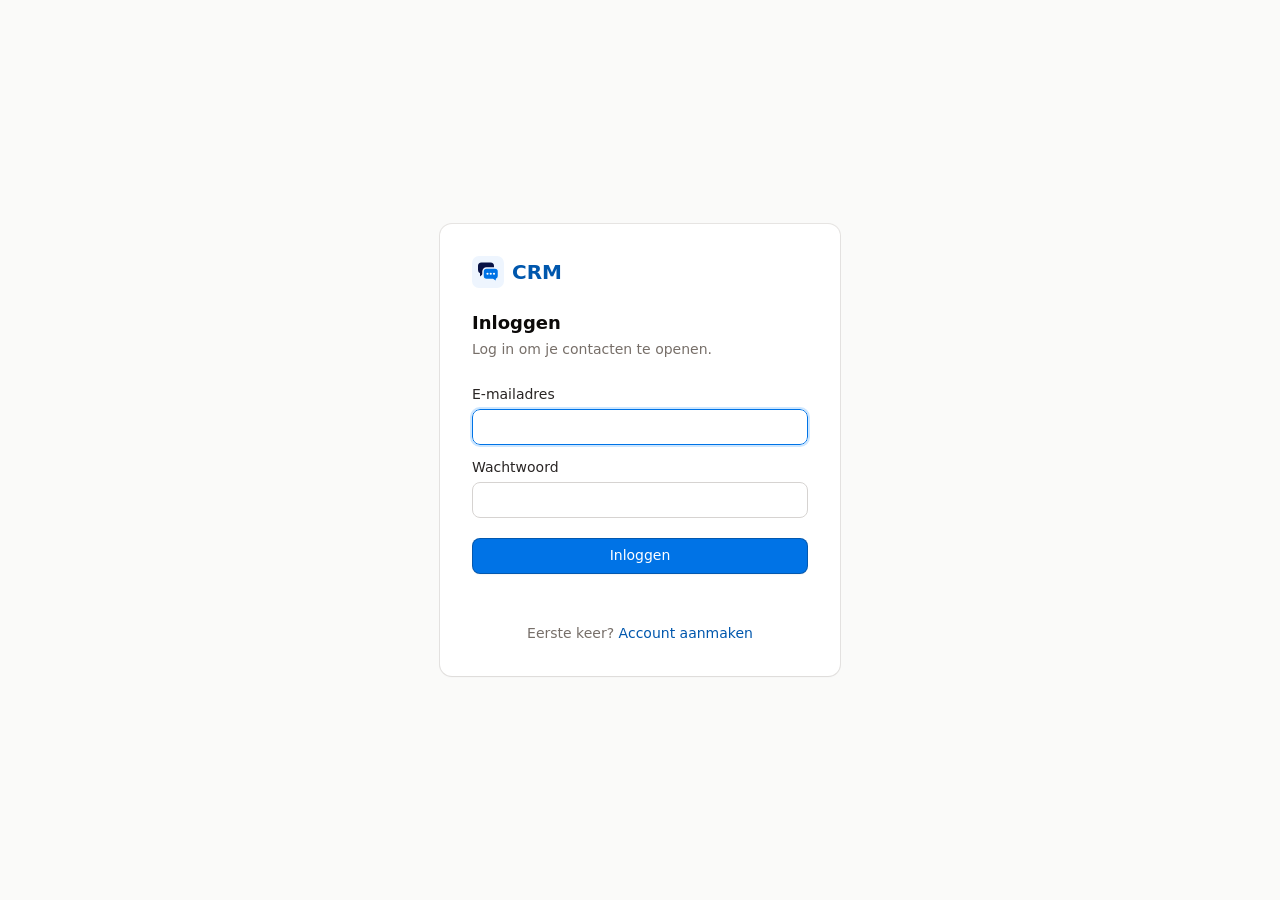
==== commit 88c3b209: "Nieuw logo: twee tekstballonnen (Gesprek) als app-icoon, favicon en merkje Logo-bron in src/logo.svg" ====
--- a/index.html
+++ b/index.html
@@ -507,6 +507,7 @@
 .auth{min-height:100vh;display:none;align-items:center;justify-content:center;padding:16px}
 body.auth-mode .auth{display:flex}
 .auth__box{width:400px;max-width:100%;padding:32px}
+.brand-logo{width:32px;height:32px;display:block;flex-shrink:0}
 .auth__brand{display:flex;align-items:center;gap:8px;color:var(--b600);font-weight:700;font-size:20px;margin-bottom:24px}
 .auth__title{font:600 var(--text-title2)/var(--lh-title2) var(--font);color:var(--primary-title);margin-bottom:4px}
 .auth__lead{color:var(--secondary-text);margin-bottom:24px}
@@ -802,6 +803,7 @@
 <body>
 <svg width="0" height="0" style="position:absolute" aria-hidden="true">
   <defs>
+    <symbol id="i-logo" viewBox="0 0 64 64"><rect width="64" height="64" rx="14" fill="#eef5fe"/><path d="M19 13h18a7 7 0 0 1 7 7v8a7 7 0 0 1-7 7H23l-7 6v-6.6A7 7 0 0 1 12 28v-8a7 7 0 0 1 7-7Z" fill="#081245"/><path d="M29 24h17a7 7 0 0 1 7 7v9a7 7 0 0 1-4 6.3V52l-7-5H29a7 7 0 0 1-7-7v-9a7 7 0 0 1 7-7Z" fill="#0073e6" stroke="#eef5fe" stroke-width="3" stroke-linejoin="round"/><circle cx="31" cy="35.5" r="2.2" fill="#fff"/><circle cx="37.5" cy="35.5" r="2.2" fill="#fff"/><circle cx="44" cy="35.5" r="2.2" fill="#fff"/></symbol>
     <symbol id="i-home" viewBox="0 0 24 24"><path d="M3 11l9-8 9 8v9a1 1 0 0 1-1 1h-5v-6h-6v6H4a1 1 0 0 1-1-1z"/></symbol>
     <symbol id="i-file" viewBox="0 0 24 24"><path d="M14 3H7a1 1 0 0 0-1 1v16a1 1 0 0 0 1 1h10a1 1 0 0 0 1-1V8z"/><path d="M14 3v5h5M9 13h6M9 17h6"/></symbol>
     <symbol id="i-inbox" viewBox="0 0 24 24"><path d="M3 13l2.5-8h13L21 13v6a1 1 0 0 1-1 1H4a1 1 0 0 1-1-1z"/><path d="M3 13h5l1.5 3h5L16 13h5"/></symbol>
@@ -854,7 +856,7 @@
   <div class="topnav__items">
     <div class="topnav__left">
       <a class="topnav__branding" href="#actielijst">
-        <span class="topnav__branding-mark" aria-hidden="true"><svg class="icon"><use href="#i-users"/></svg></span>
+        <svg class="brand-logo" aria-hidden="true"><use href="#i-logo"/></svg>
         <span class="topnav__branding-text">CRM</span>
       </a>
       <span class="state-label state-label--warning hidden" id="demo-flag">Demo</span>
@@ -929,7 +931,7 @@
 <!-- ===================== INLOGGEN ===================== -->
 <div class="auth">
   <div class="base-container auth__box">
-    <div class="auth__brand"><span class="topnav__branding-mark" aria-hidden="true"><svg class="icon"><use href="#i-users"/></svg></span>CRM</div>
+    <div class="auth__brand"><svg class="brand-logo" aria-hidden="true"><use href="#i-logo"/></svg>CRM</div>
     <div id="auth-box"></div>
   </div>
 </div>
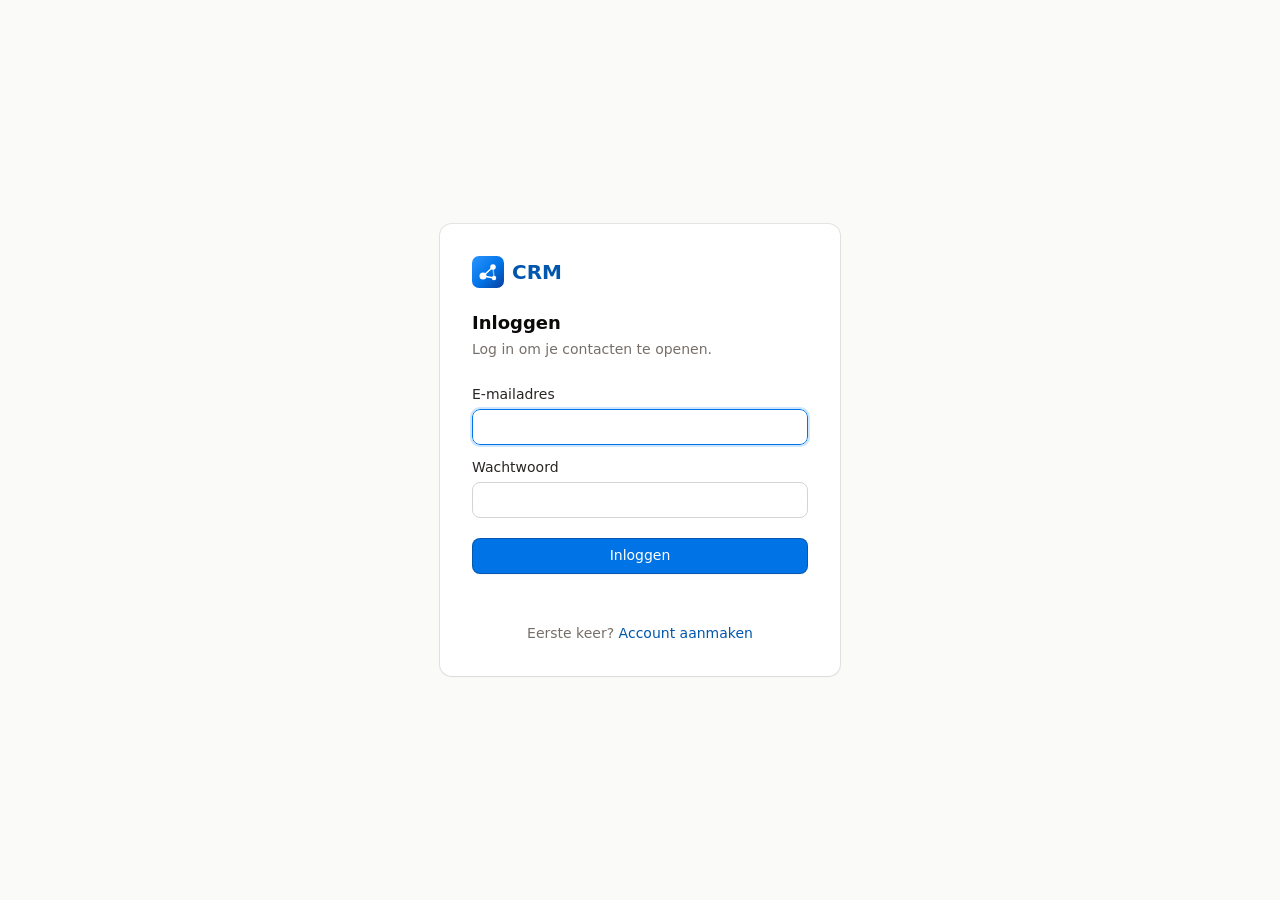
==== commit f08bfd1e: "Logo: toch optie A (Netwerk), alle bollen wit, achtergrond met blauw verloop Co-Authored-By: Claude " ====
--- a/index.html
+++ b/index.html
@@ -803,7 +803,8 @@
 <body>
 <svg width="0" height="0" style="position:absolute" aria-hidden="true">
   <defs>
-    <symbol id="i-logo" viewBox="0 0 64 64"><rect width="64" height="64" rx="14" fill="#eef5fe"/><path d="M19 13h18a7 7 0 0 1 7 7v8a7 7 0 0 1-7 7H23l-7 6v-6.6A7 7 0 0 1 12 28v-8a7 7 0 0 1 7-7Z" fill="#081245"/><path d="M29 24h17a7 7 0 0 1 7 7v9a7 7 0 0 1-4 6.3V52l-7-5H29a7 7 0 0 1-7-7v-9a7 7 0 0 1 7-7Z" fill="#0073e6" stroke="#eef5fe" stroke-width="3" stroke-linejoin="round"/><circle cx="31" cy="35.5" r="2.2" fill="#fff"/><circle cx="37.5" cy="35.5" r="2.2" fill="#fff"/><circle cx="44" cy="35.5" r="2.2" fill="#fff"/></symbol>
+    <linearGradient id="crm-logo-bg" x1="0" y1="0" x2="64" y2="64" gradientUnits="userSpaceOnUse"><stop offset="0" stop-color="#2b95ff"/><stop offset=".55" stop-color="#0073e6"/><stop offset="1" stop-color="#0a3d9c"/></linearGradient>
+    <symbol id="i-logo" viewBox="0 0 64 64"><rect width="64" height="64" rx="14" fill="url(#crm-logo-bg)"/><g stroke="#fff" stroke-width="3" stroke-linecap="round"><path d="M22 40 42 22M22 40 44 44"/><path d="M42 22 44 44" opacity=".55"/></g><circle cx="22" cy="40" r="7" fill="#fff"/><circle cx="42" cy="22" r="5.5" fill="#fff"/><circle cx="44" cy="44" r="4.5" fill="#fff"/></symbol>
     <symbol id="i-home" viewBox="0 0 24 24"><path d="M3 11l9-8 9 8v9a1 1 0 0 1-1 1h-5v-6h-6v6H4a1 1 0 0 1-1-1z"/></symbol>
     <symbol id="i-file" viewBox="0 0 24 24"><path d="M14 3H7a1 1 0 0 0-1 1v16a1 1 0 0 0 1 1h10a1 1 0 0 0 1-1V8z"/><path d="M14 3v5h5M9 13h6M9 17h6"/></symbol>
     <symbol id="i-inbox" viewBox="0 0 24 24"><path d="M3 13l2.5-8h13L21 13v6a1 1 0 0 1-1 1H4a1 1 0 0 1-1-1z"/><path d="M3 13h5l1.5 3h5L16 13h5"/></symbol>
